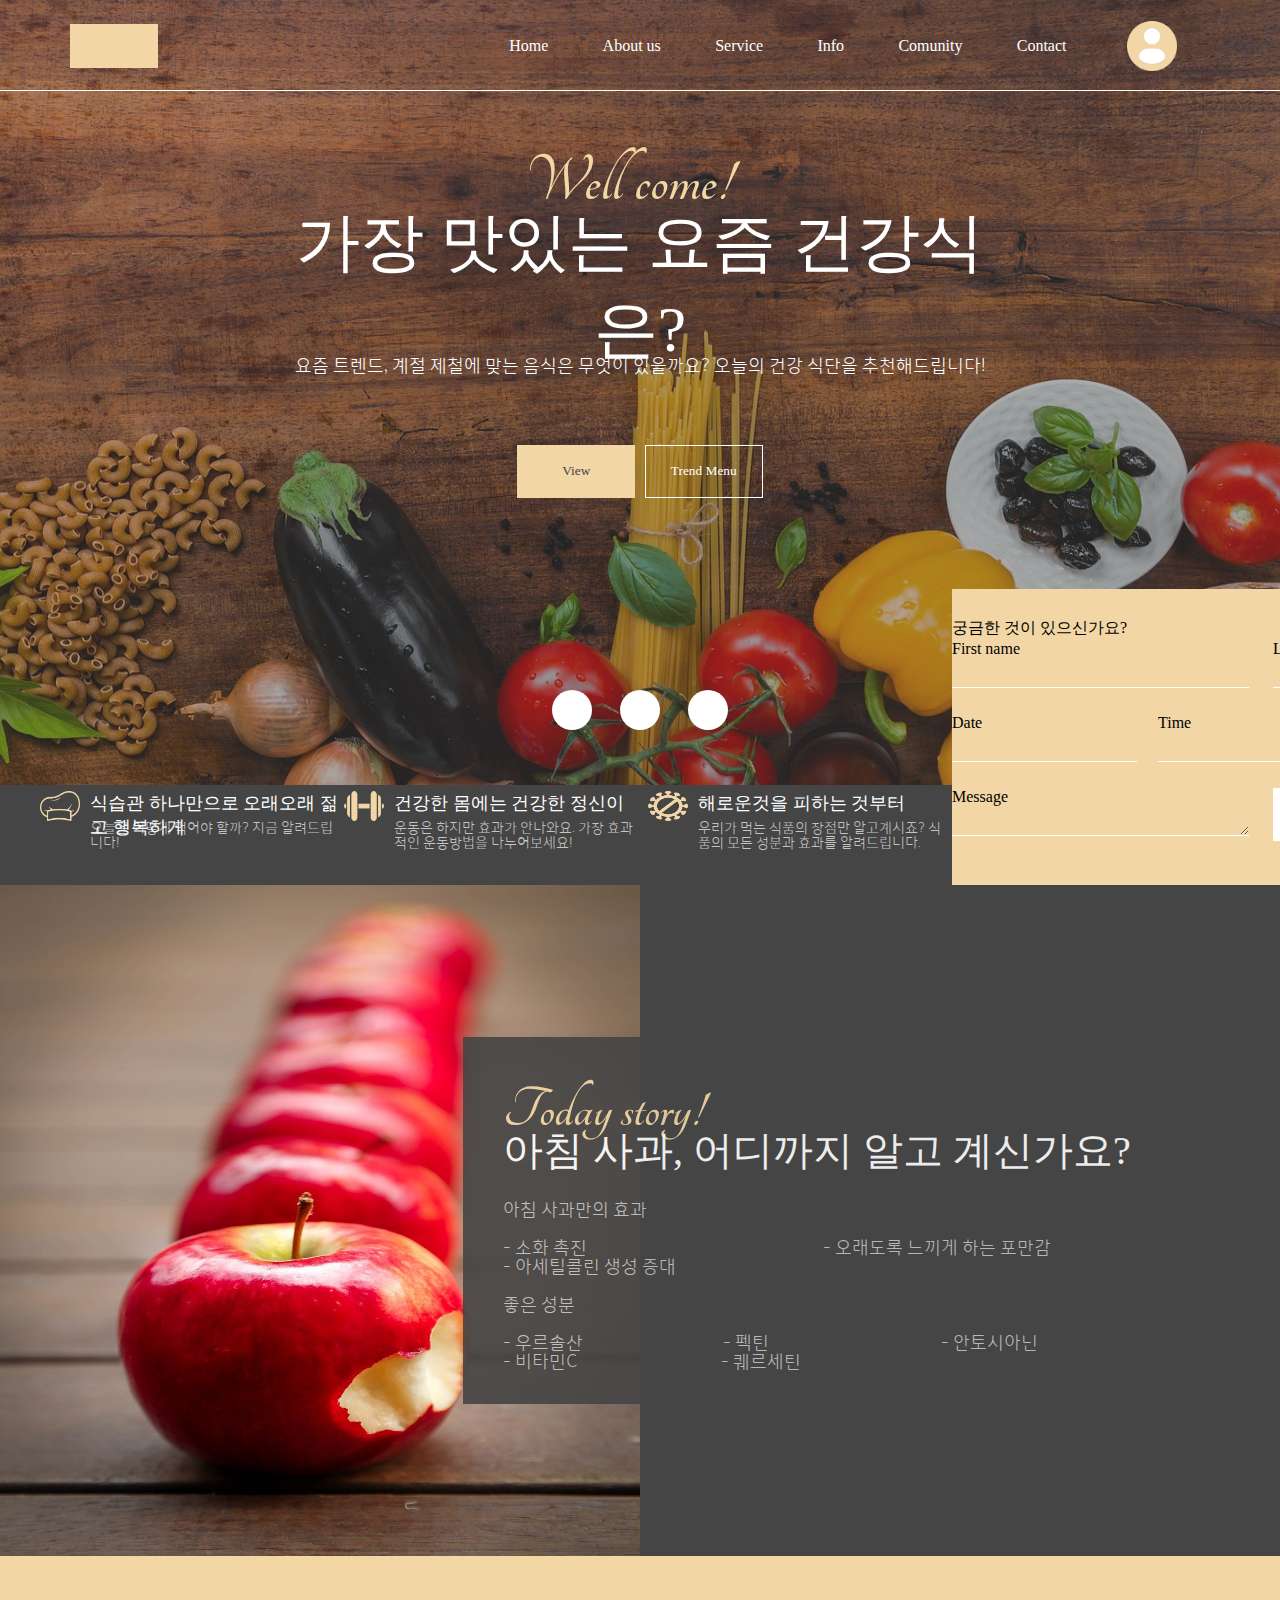
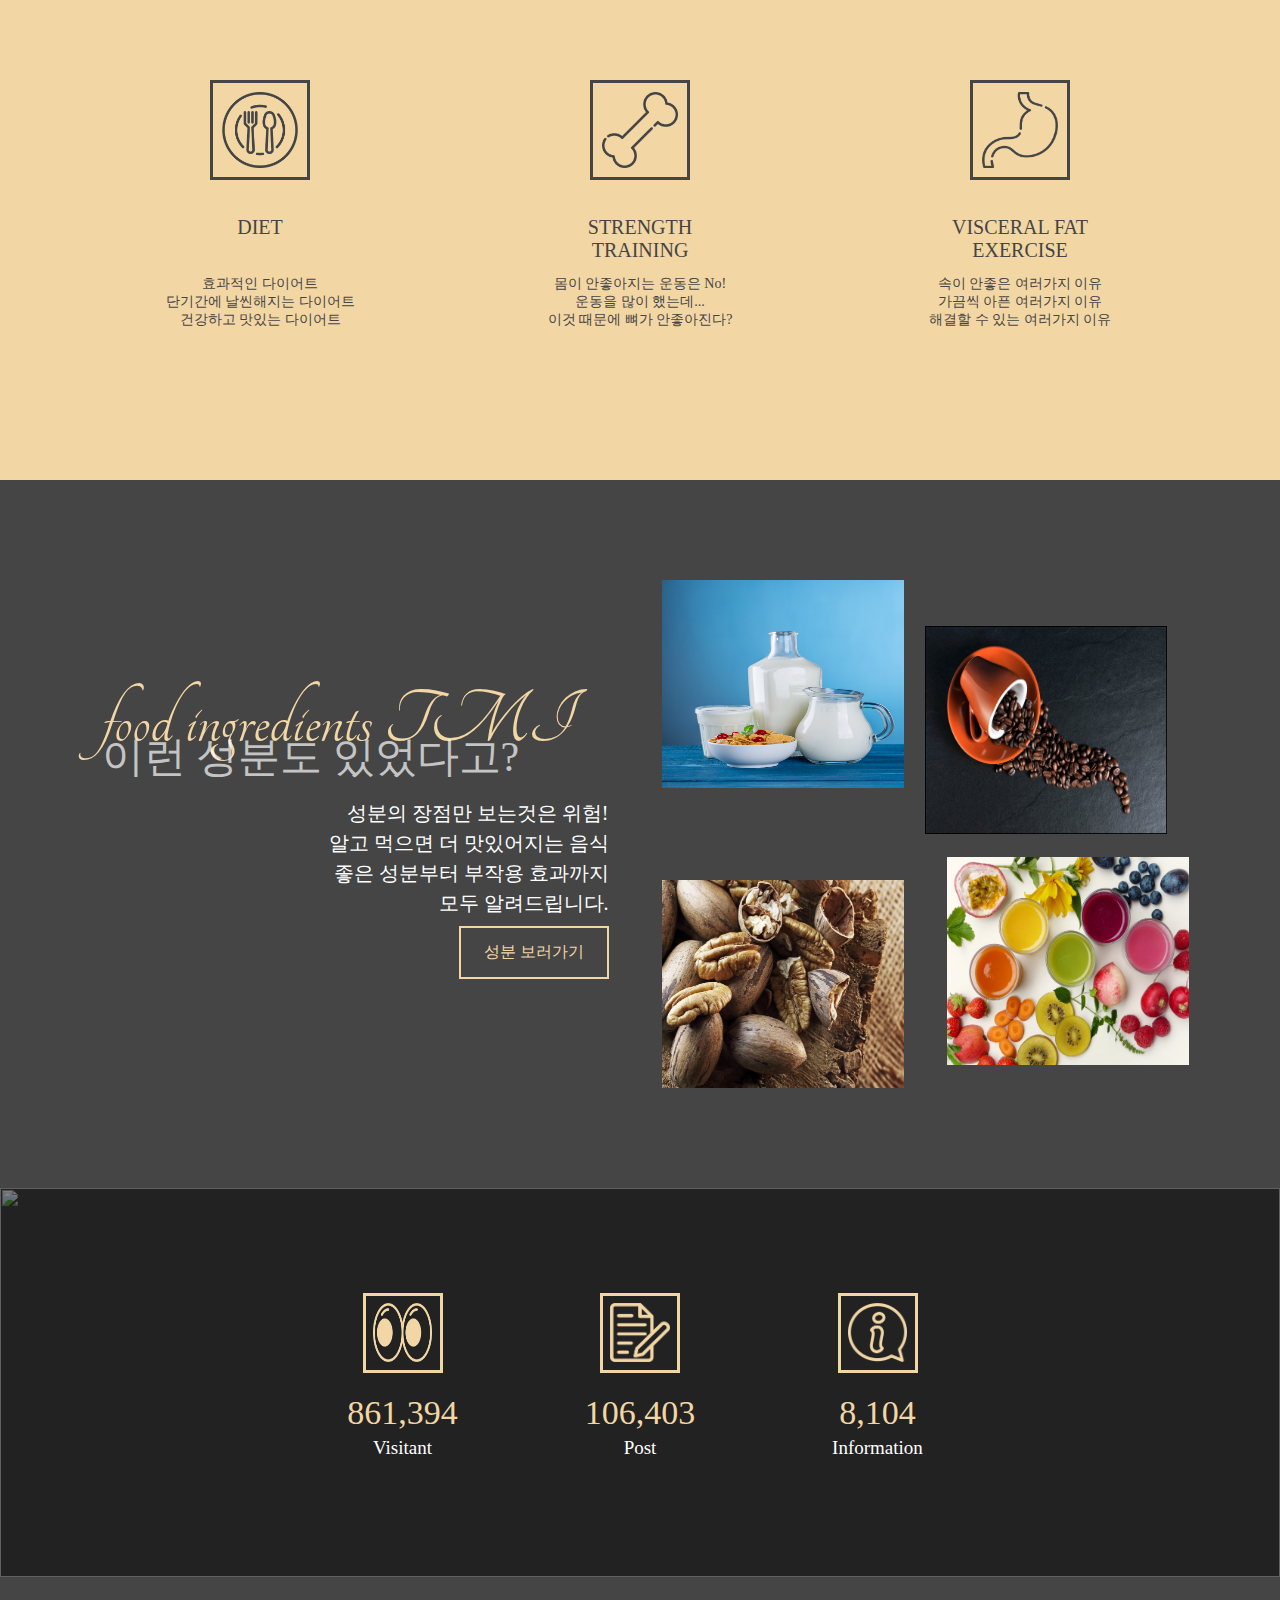
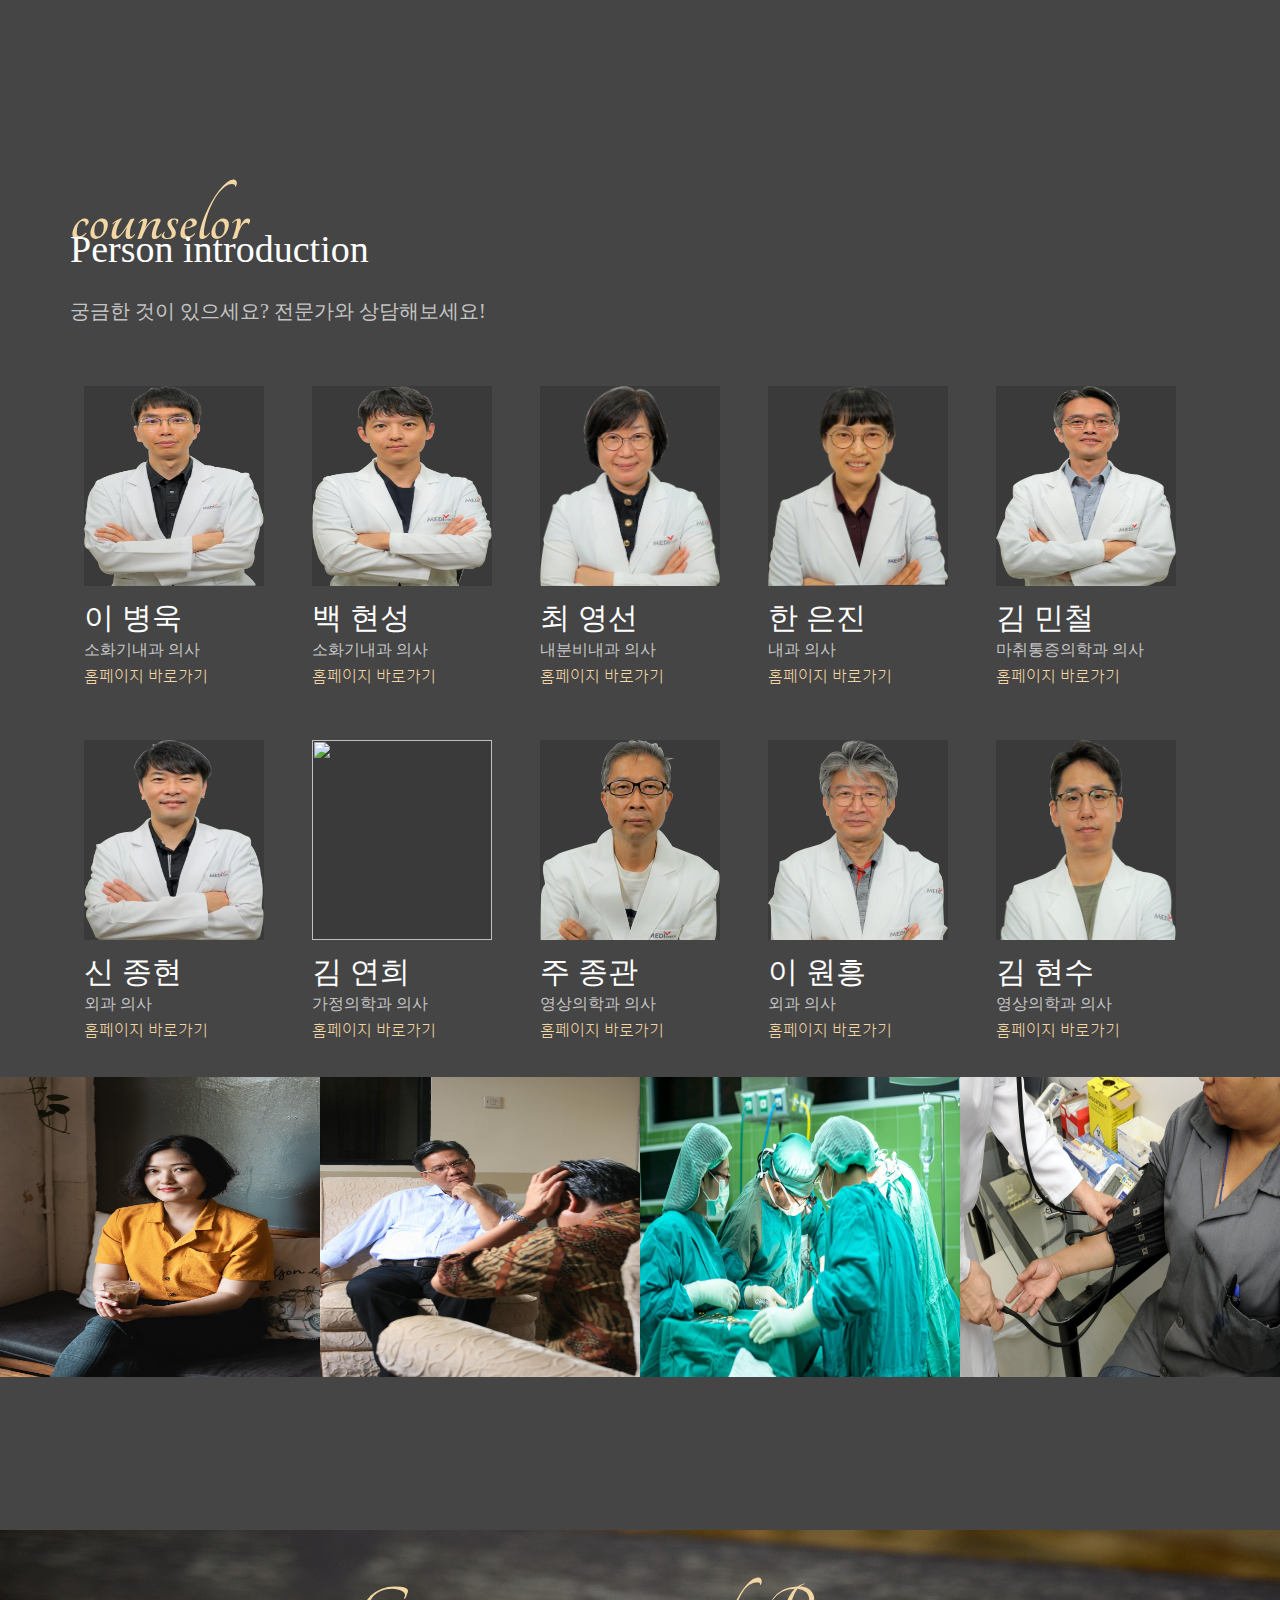
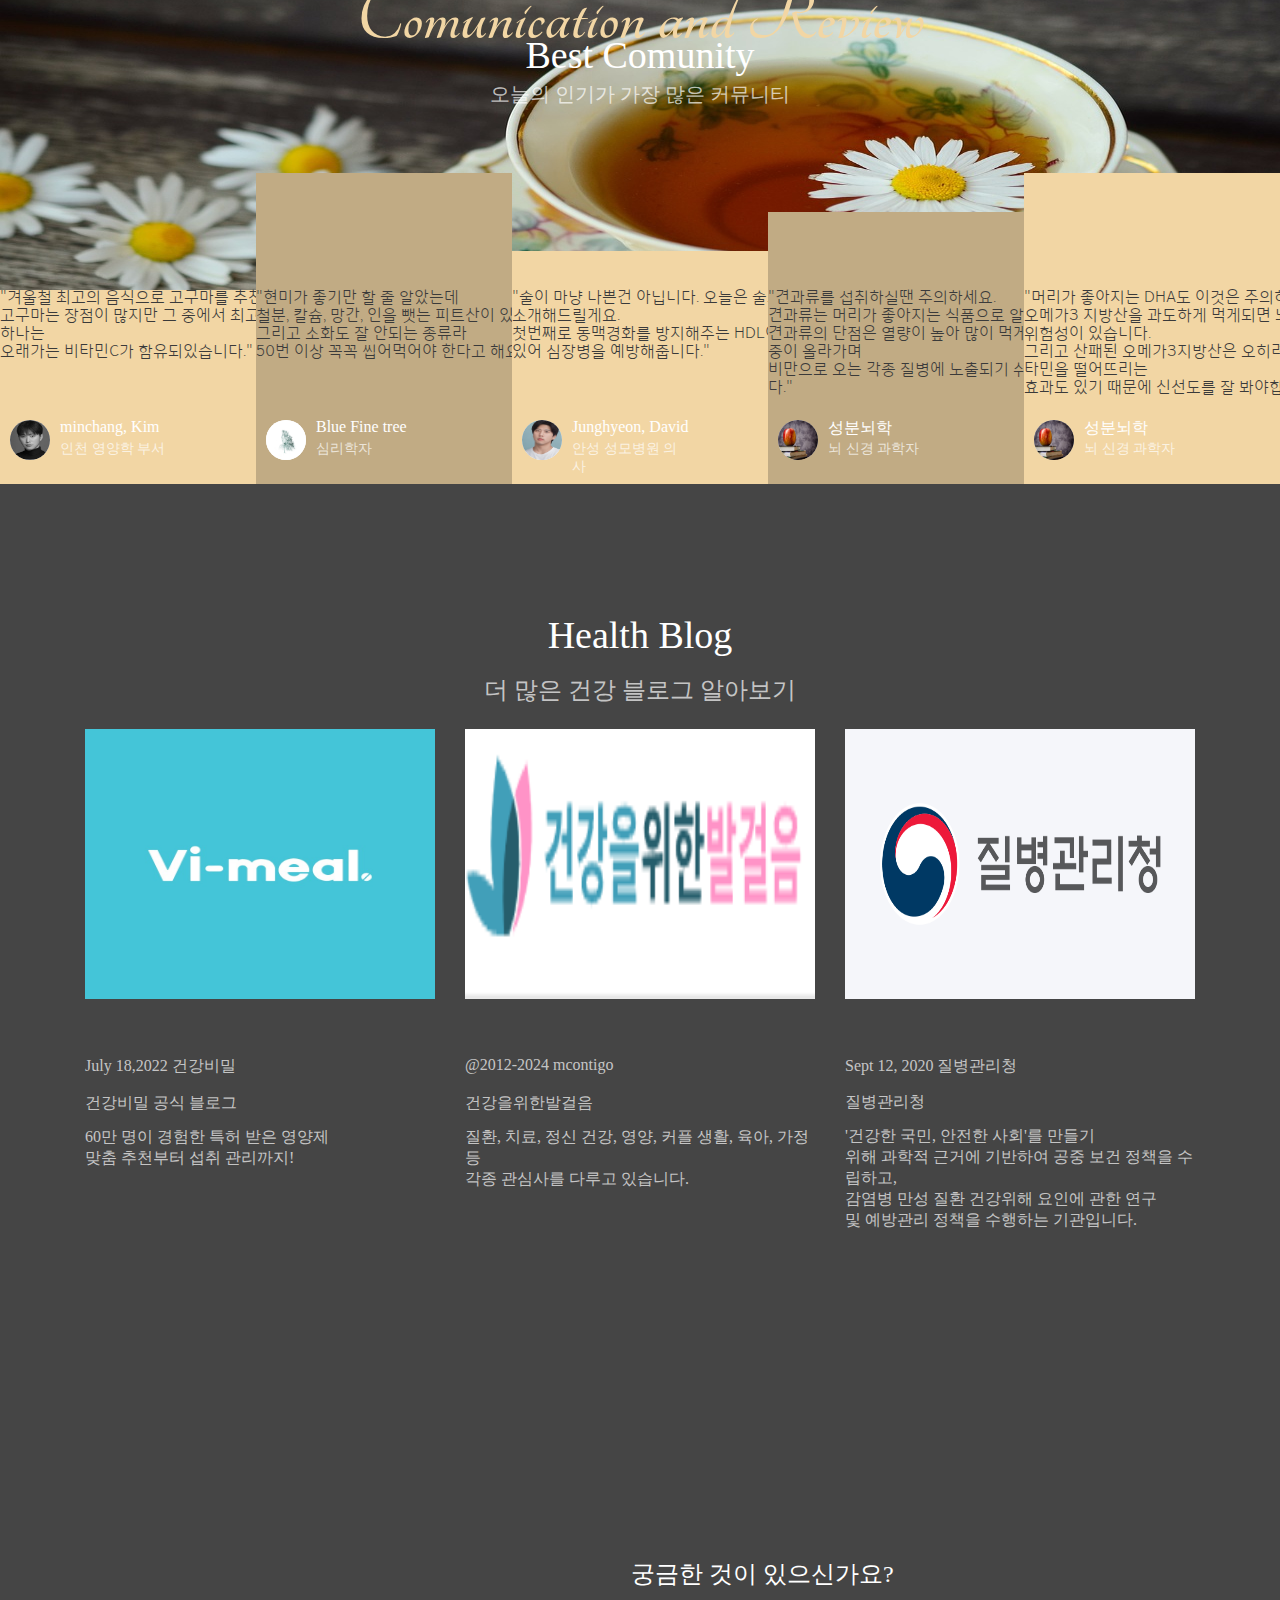
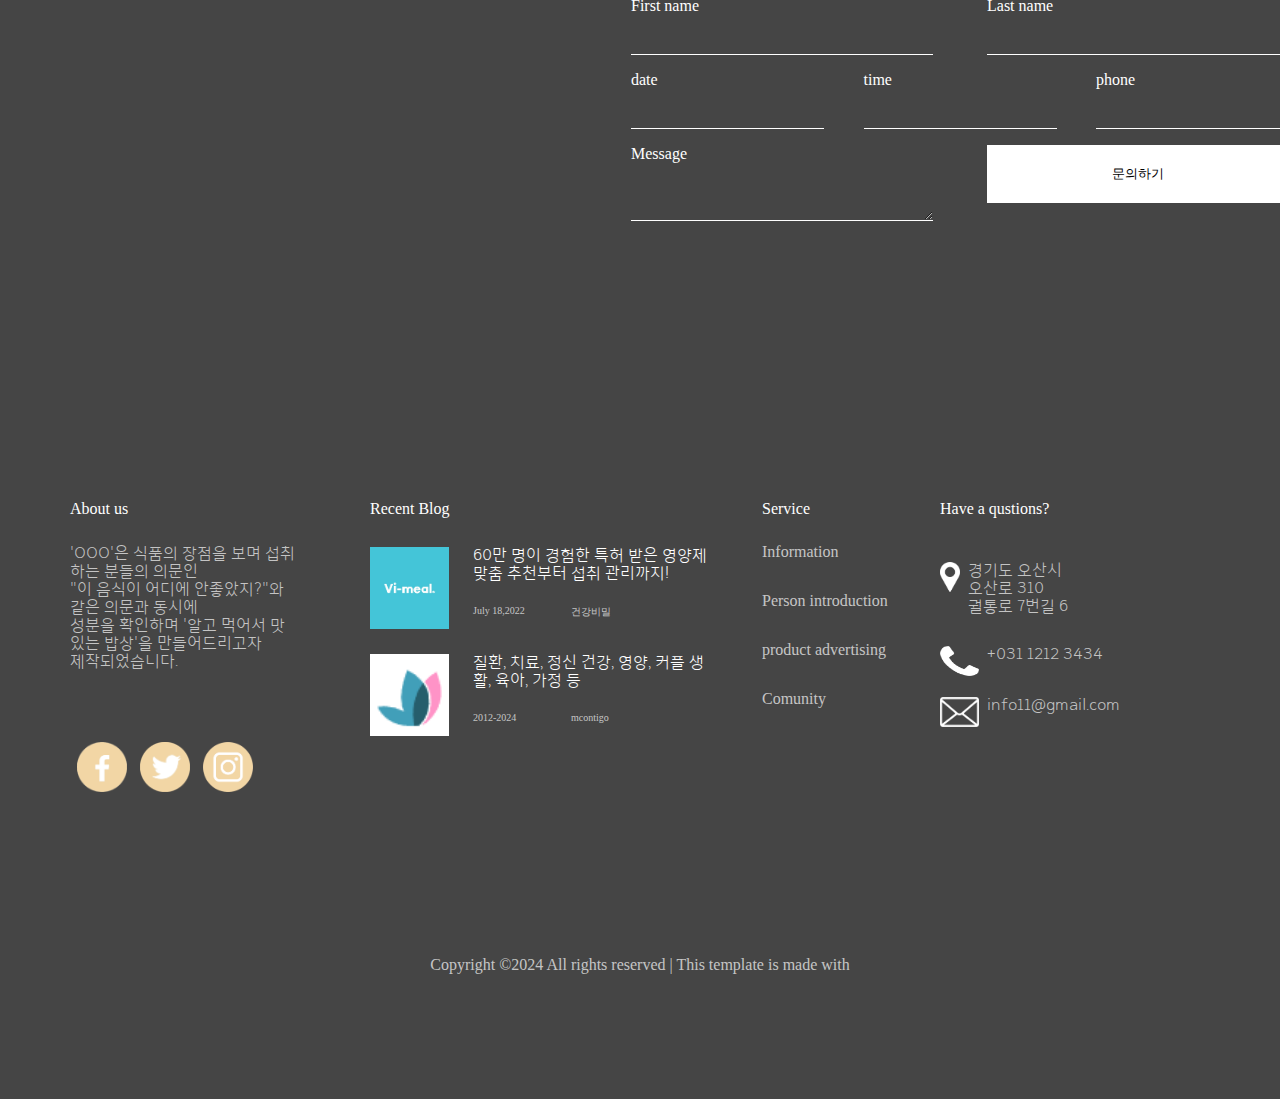
==== index.html @ 74428449 "2024-02-08_01" ====
<!DOCTYPE html>
<html lang="ko">

<head>
    <meta charset="UTF-8">
    <meta name="viewport" content="width=device-width, initial-scale=1.0">
    <title>Document</title>

    <link rel="stylesheet" href="css/reset.css">
    <link rel="stylesheet" href="css/common.css">
    <link rel="stylesheet" href="css/main.css">

</head>

<body>


    <!-- 해더 -->
    <header>

        <div class="container">

            <div class="nav_logo"></div>
            <nav>
                <ul>
                    <li>Home</li>
                    <li>About us</li>
                    <li>Service</li>
                    <li>Info</li>
                    <li>Comunity</li>
                    <li>Contact</li>
                    <li>
                        <div class="nav_icon"><img src="img/Group 1.png" alt=""></div>
                    </li>
                </ul>
            </nav>
        </div>
 
    </header>

    <div id="slider">
        
        <img src="img/cook-2364221_1280.jpg" alt="">
        <div class="slider_title">
            <div class="slider_title_main">
                <div class="slider_title_first">Well come!</div>
                <div class="slider_title_headline">가장 맛있는 요즘 건강식은?</div>
                <div class="slider_title_text">요즘 트렌드, 계절 제철에 맞는 음식은 무엇이 있을까요? 오늘의 건강 식단을 추천해드립니다!</div>
            </div>
            <div class="slider_title_button">
                <button><span>View</span></button>
                <button><span>Trend Menu</span></button>
            </div>

        </div>
        <ul class="slider_pagenation">
            <li class="slider_pagenation_button"></li>
            <li class="slider_pagenation_button"></li>
            <li class="slider_pagenation_button"></li>
            </ul>
    </div>

    <!-- reservation page -->

    <div id="reservation_page">

        <div class="slider_sub">
<div class="slider_sub_layer">
            <div class="slider_sub_icon"><img src="img/reservation_1.png" alt=""></div>
            <div class="slide_sub_location">
                <div class="slide_sub_title">식습관 하나만으로 오래오래 젊고 행복하게 </div>
                <div class="slide_sub_text">오늘은 어떻게 먹어야 할까? 지금 알려드립니다!</div>
            </div>
</div>
<div class="slider_sub_layer">
            <div class="slider_sub_icon"><img src="img/reservation_2.png" alt=""></div>
            <div class="slide_sub_location">
                <div class="slide_sub_title">건강한 몸에는 건강한 정신이</div>
                <div class="slide_sub_text">운동은 하지만 효과가 안나와요. 가장 효과적인 운동방법을 나누어보세요!</div>
            </div>
</div>
<div class="slider_sub_layer">
            <div class="slider_sub_icon"><img src="img/reservation_3.png" alt=""></div>
            <div class="slide_sub_location">
                <div class="slide_sub_title">해로운것을 피하는 것부터</div>
                <div class="slide_sub_text">우리가 먹는 식품의 장점만 알고계시죠? 식품의 모든 성분과 효과를 알려드립니다.</div>
            </div>
</div>
        </div>

        <div class="slider_reservation">

            <div class="slider_reservation_layout">
                <div class="slider_reservation_layout_title">궁금한 것이 있으신가요?</div>
                <div class="slider_reservation_layout_location1">
                    <div class="slider_reservation_layout_location1_item">First name <input type="text"></div>
                    <div class="slider_reservation_layout_location1_item">Last name<input type="text"></div>
                </div>
                <div class="slider_reservation_layout_location2">
                    <div class="slider_reservation_layout_location2_item">Date<input type="text"></div>
                    <div class="slider_reservation_layout_location2_item">Time<input type="text"></div>
                    <div class="slider_reservation_layout_location2_item">Phone<input type="text"></div>
                </div>
                <div class="slider_reservation_layout_location3">
                    <div class="slider_reservation_layout_location3_item">Message <textarea name="" id="" cols="30" rows="10"></textarea></div>
                    <div class="slider_reservation_layout_location3_item"><input type="button" value="문의하기"></div>
                </div>

            </div>

        </div>

    </div>

    <!-- section_1 -->
    <section class="section_1">

        <div class="section1_image_page"><img src="img/apples-634572_1280.jpg" alt=""></div>

        <div class="section1_text_page">

            <div class="section1_text_page_title">
                <div class="section1_text_page_title_title">
                    <div class="section1_text_page_title_title_title">Today story!</div>
                    <div class="section1_text_page_title_title_headline">아침 사과, 어디까지 알고 계신가요?</div>
                </div>
                <div class="section1_text_page_title_text">
 <pre>아침 사과만의 효과

- 소화 촉진                                                           - 오래도록 느끼게 하는 포만감  
- 아세틸콜린 생성 증대
                    <br>좋은 성분
                    <br>- 우르솔산                                   - 펙틴                                           - 안토시아닌 
- 비타민C                                    - 퀘르세틴
                </pre>
                </div>
            </div>

        </div>
    </section>

    <!-- section_2 -->
    <section class="section_2">

        <div class="section2_main_group">
            <div class="section2_main_group_location">
                <div class="section2_main_group_icon"><img src="img/Section_1.png" alt=""></div>
                <div class="section2_main_group_text">
                    <div class="section2_main_group_text_name">DIET</div>
                    <div class="section2_main_group_text_text">
                        <br>효과적인 다이어트<br>단기간에 날씬해지는 다이어트<br>건강하고 맛있는 다이어트
                    </div>
                </div>
            </div>
            <div class="section2_main_group_location">
                <div class="section2_main_group_icon"><img src="img/Section_2.png" alt=""></div>
                <div class="section2_main_group_text">
                    <div class="section2_main_group_text_name">STRENGTH <br>TRAINING</div>
                    <div class="section2_main_group_text_text">
                        <br>몸이 안좋아지는 운동은 No!<br>운동을 많이 했는데...
                        <br>이것 때문에 뼈가 안좋아진다?
                    </div>
                </div>
            </div>
            <div class="section2_main_group_location">
                <div class="section2_main_group_icon"><img src="img/Section_3.png" alt=""></div>
                <div class="section2_main_group_text">
                    <div class="section2_main_group_text_name">VISCERAL FAT <br>EXERCISE</div>
                    <div class="section2_main_group_text_text">
                        <br>속이 안좋은 여러가지 이유 <br>
                        가끔씩 아픈 여러가지 이유 <br>
                        해결할 수 있는 여러가지 이유
                    </div>
                </div>
            </div>
        </div>

    </section>

    <!-- section_3 -->

    <section class="section_3">

        <div class="section3_main_page">

            <div class="section3_text_page">
                <div class="section3_text_page_headline">food ingredients TMI</div>
                <div class="section3_text_page_title">이런 성분도 있었다고?</div>
                <div class="section3_text_page_text">
                    성분의 장점만 보는것은 위험!<br>
                    알고 먹으면 더 맛있어지는 음식 <br>
                    좋은 성분부터 부작용 효과까지<br>
                    모두 알려드립니다.
                </div>
                <div class="section3_text_page_button"> <button>성분 보러가기</button></div>
            </div>

            <div class="section3_capture_page">
                <div class="section3_capture_page_layout1">
                    <div class="section3_capture_page_layout_caption"><img src=
                        "img/cereal-1887237_1280.jpg" alt=""></div>
                </div>
                <div class="section3_capture_page_layout2">
                    <div class="section3_capture_page_layout_caption">
                        <img src="img/coffee-171653_1280.jpg" alt="">
                    </div>
                </div>
                <div class="section3_capture_page_layout3">
                    <div class="section3_capture_page_layout_caption">

                        <img src="img/pecan-nuts-7939326_1280.jpg" alt="">
                    </div>
                </div>
                <div class="section3_capture_page_layout4">
                    <div class="section3_capture_page_layout_caption">
                        <img src="img/smoothies-3809508_1280.jpg" alt="">
                    </div>
                </div>
            </div>
        </div>

    </section>

    <!-- section_4 -->

    <section class="section_4"><img src="img/section_4im.png" alt="">
        <div class="section4_main_layout">
            <div class="section4_main_page">
                <div class="section4_main_page_icon"><img src="img/Section_4_1.png" alt=""></div>
                <div class="section4_main_page_number">861,394</div>
                <div class="section4_main_page_text">Visitant</div>
            </div>
        </div>
        <div class="section4_main_layout">
            <div class="section4_main_page">
                <div class="section4_main_page_icon"><img src="img/Section_4_2.png" alt=""></div>
                <div class="section4_main_page_number">106,403</div>
                <div class="section4_main_page_text">Post</div>
            </div>
        </div>
        <div class="section4_main_layout">
            <div class="section4_main_page">
                <div class="section4_main_page_icon"><img src="img/Section_4_3.png" alt=""></div>
                <div class="section4_main_page_number">8,104</div>
                <div class="section4_main_page_text">Information</div>
            </div>
        </div>
    </section>

    <!-- section_5 -->

    <section class="section_5">

        <div class="section5_title">
            <div class="section5_title_headline">counselor</div>
            <div class="section5_title_title">Person introduction</div>
            <div class="section5_title_text">궁금한 것이 있으세요? 전문가와 상담해보세요!</div>
        </div>

        <div class="person_page">

            <div class="person_list">
                <div class="person_list_image"><img src="img/person_1.png" alt=""></div>
                <div class="person_list_head">이 병욱</div>
                <div class="person_list_job">소화기내과 의사</div>
                <div class="person_list_link"><a href="https://kss.kahp.or.kr/user/bbs/BD_selectBbsList.do?q_bbsCode=1120">홈페이지 바로가기</a></div>
            </div>
            <div class="person_list">
                <div class="person_list_image"><img src="img/person_2.png" alt=""></div>
                <div class="person_list_head">백 현성</div>
                <div class="person_list_job">소화기내과 의사</div>
                <div class="person_list_link"><a href="https://kss.kahp.or.kr/user/bbs/BD_selectBbsList.do?q_bbsCode=1120">홈페이지 바로가기</a></div>
            </div>
            <div class="person_list">
                <div class="person_list_image"><img src="img/person_3.png" alt=""></div>
                <div class="person_list_head">최 영선</div>
                <div class="person_list_job">내분비내과 의사</div>
                <div class="person_list_link"><a href="https://kss.kahp.or.kr/user/bbs/BD_selectBbsList.do?q_bbsCode=1120">홈페이지 바로가기</a></div>
            </div>
            <div class="person_list">
                <div class="person_list_image"><img src="img/person_4.png" alt=""></div>
                <div class="person_list_head">한 은진</div>
                <div class="person_list_job">내과 의사</div>
                <div class="person_list_link"><a href="https://kss.kahp.or.kr/user/bbs/BD_selectBbsList.do?q_bbsCode=1120">홈페이지 바로가기</a></div>
            </div>
            <div class="person_list">
                <div class="person_list_image"><img src="img/person_5.png" alt=""></div>
                <div class="person_list_head">김 민철</div>
                <div class="person_list_job">마취통증의학과 의사</div>
                <div class="person_list_link"><a href="https://kss.kahp.or.kr/user/bbs/BD_selectBbsList.do?q_bbsCode=1120">홈페이지 바로가기</a></div>
            </div>
            <div class="person_list">
                <div class="person_list_image"><img src="img/person_6.png" alt=""></div>
                <div class="person_list_head">신 종현</div>
                <div class="person_list_job">외과 의사</div>
                <div class="person_list_link"><a href="https://kss.kahp.or.kr/user/bbs/BD_selectBbsList.do?q_bbsCode=1120">홈페이지 바로가기</a></div>
            </div>
            <div class="person_list">
                <div class="person_list_image"><img src="img/person_7.png" alt=""></div>
                <div class="person_list_head">김 연희</div>
                <div class="person_list_job">가정의학과 의사</div>
                <div class="person_list_link"><a href="https://kss.kahp.or.kr/user/bbs/BD_selectBbsList.do?q_bbsCode=1120">홈페이지 바로가기</a></div>
            </div>
            <div class="person_list">
                <div class="person_list_image"><img src="img/person_8.png" alt=""></div>
                <div class="person_list_head">주 종관</div>
                <div class="person_list_job">영상의학과 의사</div>
                <div class="person_list_link"><a href="https://kss.kahp.or.kr/user/bbs/BD_selectBbsList.do?q_bbsCode=1120">홈페이지 바로가기</a></div>
            </div>
            <div class="person_list">
                <div class="person_list_image"><img src="img/person_9.png" alt=""></div>
                <div class="person_list_head">이 원흥</div>
                <div class="person_list_job">외과 의사</div>
                <div class="person_list_link"><a href="https://kss.kahp.or.kr/user/bbs/BD_selectBbsList.do?q_bbsCode=1120">홈페이지 바로가기</a></div>
            </div>
            <div class="person_list">
                <div class="person_list_image"><img src="img/person_10.png" alt=""></div>
                <div class="person_list_head">김 현수</div>
                <div class="person_list_job">영상의학과 의사</div>
                <div class="person_list_link"><a href="https://kss.kahp.or.kr/user/bbs/BD_selectBbsList.do?q_bbsCode=1120">홈페이지 바로가기</a></div>
            </div>
        </div>

        <div class="person_slide_page">

            <div class="person_slide_picture"><img src="img/girl-5775940_1280.jpg" alt=""></div>
            <div class="person_slide_picture"><img src="img/counseling-99740_1280.jpg" alt=""></div>
            <div class="person_slide_picture"><img src="img/surgery-1822458_1280.jpg" alt=""></div>
            <div class="person_slide_picture"><img src="img/heart-1698840_1280.jpg" alt=""></div>
        </div>

    </section>
 
    <!-- section_6 -->

    <section class="section_6">
        <img src="img/cup-829527_1280.jpg" alt="">
        <div class="section6_title_page">
            <div class="section6_title_page_headline">Comunication and Review</div>
            <div class="section6_title_page_title">Best Comunity</div>
            <div class="section6_title_page_text">오늘의 인기가 가장 많은 커뮤니티</div>
        </div>
        <div class="section6_community">
            <div class="section6_community_list">
                <div class="section6_community_list_user">
                    <div class="section6_community_list_user_text">
                        "겨울철 최고의 음식으로 고구마를 추천합니다.
                    <br>고구마는 장점이 많지만 그 중에서 최고 장점 중 하나는
                    <br> 오래가는 비타민C가 함유되있습니다."</div>
                    <div class="section6_community_list_user_sub">
                        <div class="section6_community_list_user_sub_cap"><img src="img/Ai_profil_1.png" alt=""></div>
                        <div class="section6_community_list_user_sub_text">
                            <div class="section6_community_list_user_sub_text_name">minchang, Kim</div>
                            <div class="section6_community_list_user_sub_text_name_sub">인천 영양학 부서</div>
                        </div>
                    </div>
                </div>
            </div>
            <div class="section6_community_list">
                <div class="section6_community_list_user">
                    <div class="section6_community_list_user_text">
                        "현미가 좋기만 할 줄 알았는데 
                        <br>철분, 칼슘, 망간, 인을 뺏는 피트산이 있었네요.
                        <br>그리고 소화도 잘 안되는 종류라 
                        <br>50번 이상 꼭꼭 씹어먹어야 한다고 해요."
                    </div>
                    <div class="section6_community_list_user_sub">
                        <div class="section6_community_list_user_sub_cap"><img src="img/Ai_profil_3.jpg" alt=""></div>
                        <div class="section6_community_list_user_sub_text">
                            <div class="section6_community_list_user_sub_text_name">Blue Fine tree</div>
                            <div class="section6_community_list_user_sub_text_name_sub">심리학자</div>
                        </div>
                    </div>
                </div>
            </div>
            <div class="section6_community_list">
                <div class="section6_community_list_user">
                    <div class="section6_community_list_user_text">
                        "술이 마냥 나쁜건 아닙니다. 오늘은 술의 장점만 소개해드릴게요.
                        <br>첫번째로 동맥경화를 방지해주는 HDL이 함유되있어 심장병을 예방해줍니다."
                    </div>
                    <div class="section6_community_list_user_sub">
                        <div class="section6_community_list_user_sub_cap"><img src="img/Ai_profil_2.png" alt=""></div>
                        <div class="section6_community_list_user_sub_text">
                            <div class="section6_community_list_user_sub_text_name">Junghyeon, David</div>
                            <div class="section6_community_list_user_sub_text_name_sub">안성 성모병원 의사</div>
                        </div>
                    </div>
                </div>
            </div> 
            <div class="section6_community_list">
                <div class="section6_community_list_user">
                    <div class="section6_community_list_user_text">
                        "견과류를 섭취하실땐 주의하세요.
                        <br>견과류는 머리가 좋아지는 식품으로 알려졌지만
                        <br>견과류의 단점은 열량이 높아 많이 먹게되면 체중이 올라가며
                        <br>비만으로 오는 각종 질병에 노출되기 쉬워집니다."
                    </div>
                    <div class="section6_community_list_user_sub">
                        <div class="section6_community_list_user_sub_cap"><img src="img/Ai_profil_4.jpg" alt=""></div>
                        <div class="section6_community_list_user_sub_text">
                            <div class="section6_community_list_user_sub_text_name">성분뇌학</div>
                            <div class="section6_community_list_user_sub_text_name_sub">뇌 신경 과학자</div>
                        </div>
                    </div>
                </div>
            </div>
            <div class="section6_community_list">
                <div class="section6_community_list_user">
                    <div class="section6_community_list_user_text">
                        "머리가 좋아지는 DHA도 이것은 주의하세요!
                        <br>오메가3 지방산을 과도하게 먹게되면 뇌졸중의 위험성이 있습니다.
                        <br>그리고 산패된 오메가3지방산은 오히려 체내 비타민을 떨어뜨리는
                        <br>효과도 있기 때문에 신선도를 잘 봐야합니다."
                    </div>
                    <div class="section6_community_list_user_sub">
                        <div class="section6_community_list_user_sub_cap"><img src="img/Ai_profil_4.jpg" alt=""></div>
                        <div class="section6_community_list_user_sub_text">
                            <div class="section6_community_list_user_sub_text_name">성분뇌학</div>
                            <div class="section6_community_list_user_sub_text_name_sub">뇌 신경 과학자</div>
                        </div>
                    </div>
                </div>
            </div>
        </div>
 
    </section>

    <!-- section_7 -->
    <section class="section_7">

        <div class="section7_main_page">
            <div class="section7_title">
                <div class="section7_title_title">Health Blog</div>
                <div class="section7_title_text">더 많은 건강 블로그 알아보기</div>
            </div>
            <div class="section7_page">
                <div class="section7_page_location">
                    <div class="section7_page_location_image"><img src="img/e763f32f6b0346b195be1df612126998.jpg" alt=""></div>
                    <div class="section7_page_location_info">
                        <div class="section7_page_location_info_date">July 18,2022 건강비밀</div>
                        <div class="section7_page_location_info_title">건강비밀 공식 블로그</div>
                        <div class="section7_page_location_info_text">60만 명이 경험한 특허 받은 영양제 <br>맞춤 추천부터 섭취 관리까지!</div>
                    </div>
                </div>
                <div class="section7_page_location">
                    <div class="section7_page_location_image"><img src="img/section_7img.png" alt=""></div>
                    <div class="section7_page_location_info">
                        <div class="section7_page_location_info_date">@2012-2024 mcontigo</div>
                        <div class="section7_page_location_info_title">건강을위한발걸음</div>
                        <div class="section7_page_location_info_text">질환, 치료, 정신 건강, 영양, 커플 생활, 육아, 가정 등 
                            <br>각종 관심사를 다루고 있습니다.</div>
                    </div>
                </div>
                <div class="section7_page_location">
                    <div class="section7_page_location_image"><img src="img/og_logo_n.png" alt=""></div>
                    <div class="section7_page_location_info">
                        <div class="section7_page_location_info_date">Sept 12, 2020 질병관리청</div>
                        <div class="section7_page_location_info_title">질병관리청</div>
                        <div class="section7_page_location_info_text">'건강한 국민, 안전한 사회'를 만들기 
                            <br>위해 과학적 근거에 기반하여 공중 보건 정책을 수립하고, 
                            <br>감염병 만성 질환 건강위해 요인에 관한 연구 
                            <br>및 예방관리
                            정책을 수행하는 기관입니다.</div>
                    </div>
                </div>
            </div>


    </section>
</div>
    <!-- section_8 -->

    <section class="section_8">

        <div class="section8_image_page"><iframe src="https://www.google.com/maps/embed?pb=!1m18!1m12!1m3!1d3179.9198510234314!2d127.06613157641644!3d37.15460524764078!2m3!1f0!2f0!3f0!3m2!1i1024!2i768!4f13.1!3m3!1m2!1s0x357b46e2711057c3%3A0x87d7fe7afe6ef77b!2z6rK96riw64-EIOyYpOyCsOyLnCDsmKTsgrDroZwgMzEw!5e0!3m2!1sko!2skr!4v1707367966206!5m2!1sko!2skr" width="600" height="450" style="border:0;" allowfullscreen="" loading="lazy" referrerpolicy="no-referrer-when-downgrade"></iframe></div>
        <div class="section8_title_page">

            <div class="section8_title_list">
                <div class="section8_title_list_title">궁금한 것이 있으신가요?</div>
                <div class="section8_title_list_first_name">
                    <div class="section8_title_list_first_name_list">First name <input type="text">
                    </div>
                    <div class="section8_title_list_first_name_list">Last name <input type="text"></div>
                </div>
                <div class="section8_title_list_date">
                    <div class="section8_title_list_date_list">date <input type="text"></div>
                    <div class="section8_title_list_date_list">time <input type="text"></div>
                    <div class="section8_title_list_date_list">phone <input type="text"></div>
                </div>
                <div class="section8_title_list_massage">
                    <div class="section8_title_list_massage_list">Message <textarea name="" id="" cols="30" rows="10"></textarea></div>
                    <div class="section8_title_list_massage_button"> <input type="button" value="문의하기"></div>
                </div>
            </div>

        </div>
    </section>

    <!-- footer -->

    <footer>

        <div class="footer_main">
            <div class="footer_page">
                <div class="footer_page_about_us">
                    <div class="footer_page_about_us_title">
                        <div class="footer_page_about_us_title_name">About us</div>
                        <div class="footer_page_about_us_title_text">
                            'OOO'은 식품의 장점을 보며 섭취하는 분들의 의문인
                        <br>"이 음식이 어디에 안좋았지?"와 같은 의문과 동시에
                    <br>성분을 확인하며 '알고 먹어서 맛있는 밥상'을 만들어드리고자
                <br>제작되었습니다.  </div>
                    </div>
                    <div class="footer_page_about_us_sns">
                        <div class="footer_page_about_us_sns_item"><img src="img/sns_1.png" alt=""></div>
                        <div class="footer_page_about_us_sns_item"><img src="img/sns_2.png" alt=""></div>
                        <div class="footer_page_about_us_sns_item"><img src="img/sns_3.png" alt=""></div>
                    </div>
                </div>

                <div class="footer_page_resent_blog">
                    <div class="footer_page_resent_blog_main">
                        <div class="footer_page_resent_blog_main_name">Recent Blog</div>
                        <div class="footer_page_resent_blog_main_location">
                            <div class="footer_page_resent_blog_main_location_image"><img src="img/e763f32f6b0346b195be1df612126998.jpg" alt=""></div>
                            <div class="footer_page_resent_blog_main_location_info">
                                <div class="footer_page_resent_blog_main_location_info_title">60만 명이 경험한 특허 받은 영양제 맞춤 추천부터 섭취 관리까지!</div>
                                <div class="footer_page_resent_blog_main_location_info_cal">
                                    <div class="footer_page_resent_blog_main_location_info_cal_day">July 18,2022</div>
                                    <div class="footer_page_resent_blog_main_location_info_cal_admin">건강비밀</div>
                                </div>
                            </div>
                        </div>
                        <div class="footer_page_resent_blog_main_location">
                            <div class="footer_page_resent_blog_main_location_image"><img src="img/capture.png" alt=""></div>
                            <div class="footer_page_resent_blog_main_location_info">
                                <div class="footer_page_resent_blog_main_location_info_title">질환, 치료, 정신 건강, 영양, 커플 생활, 육아, 가정 등</div>
                                <div class="footer_page_resent_blog_main_location_info_cal">
                                    <div class="footer_page_resent_blog_main_location_info_cal_day">2012-2024</div>
                                    <div class="footer_page_resent_blog_main_location_info_cal_admin">mcontigo</div>
                                </div>
                            </div>
                        </div>
                    </div>
                </div>

                <div class="footer_page_service">
                    <div class="footer_page_service_main">
                        <div class="footer_page_service_main_name">Service</div>
                        <div class="footer_page_service_main_list">Information</div>
                        <div class="footer_page_service_main_list">Person introduction</div>
                        <div class="footer_page_service_main_list">product advertising</div>
                        <div class="footer_page_service_main_list">Comunity</div>
                    </div>
                </div>
                <div class="footer_page_have_a_questions">
                    <div class="footer_page_have_a_questions_main">
                        <div class="footer_page_have_a_questions_sub">
                            <div class="footer_page_have_a_questions_sub_name">Have a qustions?</div>
                            <div class="footer_page_have_a_questions_sub_info">
                                <div class="footer_page_have_a_questions_sub_info_list1">
                                    <div class="footer_page_have_a_questions_sub_info_list1_image"><img src="img/footer_03.png" alt=""></div>
                                    <div class="footer_page_have_a_questions_sub_info_list1_text">
                                        <span>경기도 오산시 
                                            <br>오산로 310
                                            <br>궐통로 7번길 6</span></div>
                                </div>
                                <div class="footer_page_have_a_questions_sub_info_list2">
                                    <div class="footer_page_have_a_questions_sub_info_list2_image"><img src="img/footer_02.png" alt=""></div>
                                    <div class="footer_page_have_a_questions_sub_info_list2_text">+031 1212 3434</div>
                                </div>
                                <div class="footer_page_have_a_questions_sub_info_list2">
                                    <div class="footer_page_have_a_questions_sub_info_list2_image"><img src="img/footer_01.png" alt=""></div>
                                    <div class="footer_page_have_a_questions_sub_info_list2_text">info11@gmail.com</div>
                                </div>
                            </div>
                        </div>
                    </div>

                </div>
            </div>
            <div class="footer_col">Copyright ©2024 All rights reserved | This template is made with</div>
        </div>

    </footer>

    <script src="js/main.js"></script>

</body>

</html>
---- css/common.css ----
@charset "utf-8";


/* 폰트 페이지 */
@import url('https://fonts.googleapis.com/css2?family=Tangerine:wght@400;700&display=swap');


@font-face {
    font-family: 'SejonghospitalBold';
    src: url('https://cdn.jsdelivr.net/gh/projectnoonnu/noonfonts_2312-1@1.1/SejonghospitalBold.woff2') format('woff2');
    font-weight: 700;
    font-style: normal;
}

@font-face {
    font-family: 'Sejong hospital Light';
    src: url('../fonts/Sejong\ hospital\ Light.ttf') format('truetype');
    font-weight: 300;
    font-style: normal;
}



body {
    font-family: 'SejonghospitalBold';
    background-color: #454545;
}


    pre{font-family: 'Sejong hospital Light';
    }
    

@media screen and (max-width:599px){

/* 네비게이션 */

header {
    width: 100%;
    height: 599px;
    border-bottom: 1px solid white;}

.container {
    width: 100%;
    height: auto;
    margin: 0 auto;
    flex-direction:column;
}

.nav_logo {
    width: 100%;
    height: 80px;
    background-color: #F2D6A5;
    margin: 0 auto;
}

nav {
    width: 100%;
    height: auto;
    background-color: antiquewhite;
}


nav ul li {
    color: white;
    background-color: #454545;
    border: 1px solid white;
    height: 80px;
    text-align: center;
    padding: 30px;
}

nav ul li:hover {
    color: #F2D6A5;
    cursor: pointer;
    transition: 0.5s;
}

.nav_icon {
display:none;
}


/* footer */

footer {
    width: 100%;
    height: auto;
    margin-top: 50px;
}

.footer_main {
    width: 100%;;
    height: auto;
    display: flex;
    flex-direction: column;
}

.footer_page {
    width: 100%;
    height: auto;
    display: flex;
    flex-direction:column;
}

.footer_page_about_us {
    width: 100%;
    height: auto;
    display: flex;
    flex-direction:column;
    padding:15px;
}

.footer_page_about_us_title {
    width: 100%;
    height: auto;
}

.footer_page_about_us_title_name {
    width: 100%;
    height: auto;
    color: white;
    font-size:40px;
}

.footer_page_about_us_title_text {
    width: 100%;
    height: auto;
    margin-top: 23px;
    color: #ffffffb3;
    font-family:  'Sejong hospital Light';;
font-size:16px;
margin-top:30px;
}

.footer_page_about_us_sns {
    width: 230px;
    height: 60px;
    margin-top: 40px;
    display: flex;
    justify-content: space-around;
    align-content: center;
    align-items: center;
}

.footer_page_about_us_sns_item {
    width: 60px;
    height: 60px;
    border-radius: 100%;
}

.footer_page_about_us_sns_item img {
    width: 100%;
    height: 100%;
}

.footer_page_resent_blog {
    width: 100%;
    height: auto;
    display: flex;
    margin-top:30px;
    padding:15px;
}

.footer_page_resent_blog_main {
    width: 100%;
    height: auto;
}

.footer_page_resent_blog_main_name {
    width: 100%;
    height: auto;
    color: white;
    font-size:40px;
}

.footer_page_resent_blog_main_location {
    width: 350px;
    height: 82px;
    margin-top: 25px;
    display: flex;
    justify-content: space-between;
}

.footer_page_resent_blog_main_location_image {
    width: 79px;
    height: 82px;
}

.footer_page_resent_blog_main_location_image img {
    width: 100%;
    height: 100%;
}

.footer_page_resent_blog_main_location_info {
    width: 247px;
    height: 82px;
    display: flex;
    justify-content: space-between;
    flex-direction: column;
}

.footer_page_resent_blog_main_location_info_title {
    width: 247px;
    height: 45px;
    color: white;
    font-family:  'Sejong hospital Light';;
}

.footer_page_resent_blog_main_location_info_cal {
    width: 247px;
    height: 27px;
    display: flex;
    flex-direction: row;
    align-content: center;
    align-items: center;
}

.footer_page_resent_blog_main_location_info_cal_day {
    width: 86px;
    height: 22px;
    font-size: 10px;
    color: #ffffffb3;
    margin-right: 12px;
}

.footer_page_resent_blog_main_location_info_cal_admin {
    width: 54px;
    height: 22px;
    font-size: 10px;
    color: #ffffffb3;
    margin-right: 11px;
}

.footer_page_service {
    width: 100%;
    height: auto;
    display: flex;
    padding:15px;
}

.footer_page_service_main {
    width: 100%;
    height: auto;
    color: white;
}

.footer_page_service_main_name {
    width: 136px;
    height: 22px;
    margin-bottom: 60px;
    font-size:40px;
}

.footer_page_service_main_list {
    width: 100%;
    height: 30px;
    color: #ffffffb3;
    font-size:20px;
}

.footer_page_service_main_list:hover{
    color:white;
    cursor:pointer;
    transition:0.5s;
}

.footer_page_have_a_questions {
    width: 100%;
    height: auto;
}

.footer_page_have_a_questions_main {
    width: 100%;
    height: auto;
    display: flex;
padding:15px;
}

.footer_page_have_a_questions_sub {
    width: 100%;
    height: auto;
    display: flex;
    flex-direction: column;
    justify-content: space-between;
}

.footer_page_have_a_questions_sub_name {
    width: 100%;
    height: auto;
    color: white;
    font-size:40px;
}

.footer_page_have_a_questions_sub_info {
    width: 100%;
    height: auto;
    margin-top:30px;
}

.footer_page_have_a_questions_sub_info_list1 {
    width: 255px;
    height: 72px;
    margin-bottom: 12px;
    display: flex;
    font-size: 16px;
}

.footer_page_have_a_questions_sub_info_list1_image {
    width: 20px;
    height: 30px;
}

.footer_page_have_a_questions_sub_info_list1_image img {
    width: 100%;
    height: 100%;
}

.footer_page_have_a_questions_sub_info_list1_text {
    width: 215px;
    height: 72px;
    color: #ffffffb3;
    margin-left: 30px;
    font-family:  'Sejong hospital Light';
}

.footer_page_have_a_questions_sub_info_list2 {
    width: 255px;
    height: 39px;
    ;
    margin-bottom: 12px;
    display: flex;
}

.footer_page_have_a_questions_sub_info_list2_image {
    width: 40px;
    height: 30px;
}

.footer_page_have_a_questions_sub_info_list2_image img {
    width: 80%;
    height: 80%;
}

.footer_page_have_a_questions_sub_info_list2_text {
    width: 215px;
    height: 39px;
    color: white;
    margin-left: 8px;
    font-family:  'Sejong hospital Light';
    color: #ffffffb3;
}

.footer_col {
    width: 80%;
    height: auto;
    display: flex;
    align-items: center;
    justify-content: center;
    color: #ffffffb3;
    text-align:center;
    margin:0 auto;
}
    
}


@media screen and (min-width:600px){

    /* 네비게이션 */
    
    header {
        width: 100%;
        height: 91px;
        border-bottom: 1px solid white;
        position: absolute;
        z-index:10;
    }
    
    .container {
        width: 1140px;
        height: 91px;
        margin: 0 auto;
        display: flex;
        justify-content: space-between;
        align-items: center;
    }
    
    .nav_logo {
        width: 88px;
        height: 44px;
        background-color: #F2D6A5;
    }
    
    nav {
        width: 728px;
        height: 74px;
    }
    
    nav ul {
        display: flex;
        flex-direction: row;
        justify-content: space-around;
    }
    
    nav ul li {
        box-sizing: border-box;
        display: flex;
        align-items: center;
        color: white;
    }
    
    nav ul li:hover {
        color: #F2D6A5;
        cursor: pointer;
        transition: 0.5s;
    }
    
    .nav_icon {
        width: 62px;
        height: 75px;
        display: flex;
        justify-content: center;
        align-content: center;
        align-items: center;
    }
    
    .nav_icon img {
        width: 50px;
        height: 50px;
    }
    
    
    /* footer */
    
    footer {
        width: 100%;
        height: 711px;
        display: flex;
        justify-content: center;
        align-content: center;
        align-items: center;
    }
    
    .footer_main {
        width: 1140px;
        height: 487px;
        display: flex;
        flex-direction: column;
        justify-content: space-between;
    }
    
    .footer_page {
        width: 1140px;
        height: 394px;
        display: flex;
    }
    
    .footer_page_about_us {
        width: 285px;
        height: 394px;
        display: flex;
        flex-direction: column;
        justify-content: flex-start;
        flex-wrap: wrap;
    }
    
    .footer_page_about_us_title {
        width: 225px;
        height: 206px;
    }
    
    .footer_page_about_us_title_name {
        width: 225px;
        height: 22px;
        color: white;
    }
    
    .footer_page_about_us_title_text {
        width: 225px;
        height: 143px;
        margin-top: 23px;
        color: #ffffffb3;
        font-family:  'Sejong hospital Light';;
    }
    
    .footer_page_about_us_sns {
        width: 189px;
        height: 60px;
        margin-top: 31px;
        display: flex;
        justify-content: space-around;
        align-content: center;
        align-items: center;
    }
    
    .footer_page_about_us_sns_item {
        width: 50px;
        height: 50px;
        border-radius: 100%;
    }
    
    .footer_page_about_us_sns_item img {
        width: 100%;
        height: 100%;
    }
    
    .footer_page_resent_blog {
        width: 380px;
        height: 394px;
        display: flex;
        justify-content: center;
    }
    
    .footer_page_resent_blog_main {
        width: 350px;
        height: 250px;
    }
    
    .footer_page_resent_blog_main_name {
        width: 350px;
        height: 22px;
        color: white;
    }
    
    .footer_page_resent_blog_main_location {
        width: 350px;
        height: 82px;
        margin-top: 25px;
        display: flex;
        justify-content: space-between;
    }
    
    .footer_page_resent_blog_main_location_image {
        width: 79px;
        height: 82px;
    }
    
    .footer_page_resent_blog_main_location_image img {
        width: 100%;
        height: 100%;
    }
    
    .footer_page_resent_blog_main_location_info {
        width: 247px;
        height: 82px;
        display: flex;
        justify-content: space-between;
        flex-direction: column;
    }
    
    .footer_page_resent_blog_main_location_info_title {
        width: 247px;
        height: 45px;
        color: white;
        font-family:  'Sejong hospital Light';;
    }
    
    .footer_page_resent_blog_main_location_info_cal {
        width: 247px;
        height: 27px;
        display: flex;
        flex-direction: row;
        align-content: center;
        align-items: center;
    }
    
    .footer_page_resent_blog_main_location_info_cal_day {
        width: 86px;
        height: 22px;
        font-size: 10px;
        color: #ffffffb3;
        margin-right: 12px;
    }
    
    .footer_page_resent_blog_main_location_info_cal_admin {
        width: 54px;
        height: 22px;
        font-size: 10px;
        color: #ffffffb3;
        margin-right: 11px;
    }
    
    .footer_page_service {
        width: 190px;
        height: 394px;
        display: flex;
        justify-content: center;
    }
    
    .footer_page_service_main {
        width: 136px;
        height: 242px;
        color: white;
    }
    
    .footer_page_service_main_name {
        width: 136px;
        height: 22px;
        margin-bottom: 21px;
    }
    
    .footer_page_service_main_list {
        width: 136px;
        height: 45px;
        color: #ffffffb3;
        margin-bottom: 4px;
    }
    
    .footer_page_have_a_questions {
        width: 285px;
        height: 394px;
    }
    
    .footer_page_have_a_questions_main {
        width: 285px;
        height: 346px;
        display: flex;
        justify-content: center;
    }
    
    .footer_page_have_a_questions_sub {
        width: 255px;
        height: 242px;
        display: flex;
        flex-direction: column;
        justify-content: space-between;
    }
    
    .footer_page_have_a_questions_sub_name {
        width: 255px;
        height: 22px;
        color: white;
    }
    
    .footer_page_have_a_questions_sub_info {
        width: 255px;
        height: 180px;
    }
    
    .footer_page_have_a_questions_sub_info_list1 {
        width: 255px;
        height: 72px;
        ;
        margin-bottom: 12px;
        display: flex;
    }
    
    .footer_page_have_a_questions_sub_info_list1_image {
        width: 20px;
        height: 30px;
    }
    
    .footer_page_have_a_questions_sub_info_list1_image img {
        width: 100%;
        height: 100%;
    }
    
    .footer_page_have_a_questions_sub_info_list1_text {
        width: 215px;
        height: 72px;
        color: #ffffffb3;
        margin-left: 8px;
        font-family:  'Sejong hospital Light';
    }
    
    .footer_page_have_a_questions_sub_info_list2 {
        width: 255px;
        height: 39px;
        ;
        margin-bottom: 12px;
        display: flex;
    }
    
    .footer_page_have_a_questions_sub_info_list2_image {
        width: 40px;
        height: 30px;
    }
    
    .footer_page_have_a_questions_sub_info_list2_image img {
        width: 100%;
        height: 100%;
    }
    
    .footer_page_have_a_questions_sub_info_list2_text {
        width: 215px;
        height: 39px;
        color: white;
        margin-left: 8px;
        font-family:  'Sejong hospital Light';
        color: #ffffffb3;
    }
    
    .footer_col {
        width: 1140px;
        height: 45px;
        display: flex;
        align-items: center;
        justify-content: center;
        color: #ffffffb3;
    }
        
    }
---- css/main.css ----
@charset "utf-8";

/* 슬라이더 */

@media screen and (max-width:599px) {

    #slider {
        width: 100%;
        height: auto;
        display: flex;
        justify-content: center;
        position: relative;
    }

    #slider img {
        width: 100%;
        height: auto;
        opacity: 60%;
    }

    .slider_title {
        width: 100%;
        height: auto;
        display: flex;
        flex-direction: column;
        align-items: center;
        position: absolute;
    }

    .slider_pagenation {
        width: 140px;
        height: 30px;
        position: absolute;
        bottom: 10px;
        display: flex;
        flex-direction: row;
        justify-content: space-between;
    }

    .slider_pagenation_button {
        display: none;
    }

    .slider_title_main {
        width: 80%;
        height: auto;
        display: flex;
        flex-direction: column;
        align-items: center;
    }

    .slider_title_first {
        width: 230px;
        height: 38px;
        font-family: 'Tangerine';
        font-size: 70px;
        color: #f2D6A4;
        font-weight: bold;
    }

    .slider_title_headline {
        width: 80%;
        height: auto;
        margin-top: 16px;
        font-size: 32px;
        text-align: center;
        color: white;


    }

    .slider_title_text {
        width: 80%;
        height: auto;
        font-size: 16px;
        text-align: center;
        color: white;
        font-family: 'Sejong hospital Light';
        margin-top: 3%;
    }

    .slider_title_button {
        width: 255px;
        height: 54px;
        display: flex;
        justify-content: space-around;
        margin-top: 5%;
    }

    .slider_title_button button {
        width: 45%;
        height: auto;
        background-color: #F2D6A5;
        color: #454545;
        border: none;
    }

    .slider_title_button button:hover {
        background-color: transparent;
        color: #F2D6A5;
        border: none;
        cursor: pointer;
        transition: 0.5s;
        border: 1px solid #F2D6A5;
    }

    .slider_title_button button:nth-last-child(1) {
        background-color: transparent;
        color: white;
        border: 1px solid white;
    }

    .slider_title_button button:nth-last-child(1):hover {
        background-color: #F2D6A5;
        color: #454545;
        border: none;
        cursor: pointer;
        transition: 0.5s;

    }

    /* reservation page */

    #reservation_page {
        width: 100%;
        height: auto;
    }

    .slider_sub {
        width: 100%;
        height: auto;
        display: flex;
        flex-direction: column;
        margin-top: 15px;
    }


    .slider_sub_layer{
width:100%;
height:auto;
display:flex;
flex-direction:row;
padding:20px;
    }

    .slide_sub_location {
        width: 70%;
        height: auto;
        display: flex;
        flex-direction: column;
        margin-left: 20px;
    }

    .slider_sub_icon {
width:50px;
height:50px;

    }

    .slider_sub_icon img {
        width: 40px;
        height: 30px;

    }


    .slide_sub_title {
        width: 90%;
        height: auto;
        color: white;
        font-size: 20px;
        margin-bottom:10px;
    }

    .slide_sub_text {
        width: 90%;
        height: 54px;
        color: #ffffffb3;
        font-size: 16px;
        font-family: 'Sejong hospital Light';
    }

    .slider_reservation {
        width: 100%;
        height: auto;
        background-color: #F2D6A5;
    }

    .slider_reservation_layout {
        width: 100%;
        height: auto;
        display:flex;
        flex-direction:column;
    }

    .slider_reservation_layout_title {
        width: 100%;
        height: auto;
        display:flex;
        flex-direction:column;
        padding:20px;
    }

    .slider_reservation_layout_location1 {
        width: 100%;
        height: auto;
        display: flex;
        flex-direction: column;
    }

    .slider_reservation_layout_location1_item {
        width: 100%;
        height: auto;
        display: flex;
        flex-direction: column;
        padding: 20px;
    }

    .slider_reservation_layout_location1_item input {
        width: 100%;
        height: 40px;
        background-color: transparent;
        border: none;
        border-bottom: 1px solid white;
    }

    .slider_reservation_layout_location2 {
        width:100%;
        height: auto;
        display: flex;
        flex-direction: column;

    }

    .slider_reservation_layout_location2_item {
        width: 100%;
        height: auto;
        display:flex;
        flex-direction:column;
        padding:20px;
    }

    .slider_reservation_layout_location2_item input {
        width:100%;
        height:40px;
        background-color: transparent;
        border: none;
        border-bottom: 1px solid white;
    }

    .slider_reservation_layout_location3 {
        width: 100%;
        height: auto;
        background-color: #F2D6A5;
        display: flex;
        flex-direction: column;
    }

    .slider_reservation_layout_location3_item {
        width: 100%;
        height: auto;
        display:flex;
        flex-direction:column;
        padding:20px;
    }

    .slider_reservation_layout_location3_item textarea{
        width:100%;
        height:40px;
        border: none;
        border-bottom:1px solid white;
        background-color: transparent;
    }

    .slider_reservation_layout_location3_item input {
        width: 100%;
        height: 53px;
        background-color: white;
        border: none;
        font-family: 'SejonghospitalBold';
        margin-top: 30px;
        color:black;
    }

    .slider_reservation_layout_location3_item input:hover {
        transition: 0.5s;
        background-color: black;
        color: white;
        cursor: pointer;
    }

    /* section_1 */

    .section_1 {
        width: 100%;
        height: auto;
        display: flex;
        flex-direction: column;
    }

    .section1_image_page {
        width: 100%;
        height: auto;
    }

    .section1_image_page img {
        width: 100%;
        height: 100%;

    }

    .section1_text_page {
        width: 100%;
        height: auto;
        display: flex;
        align-content: center;
        align-items: center;
        padding: 20px;
    }

    .section1_text_page_title {
        width: 100%;
        height: auto;
        background-color: #454545;
        display: flex;
        align-content: center;
        justify-content: center;
        flex-direction: column;
        opacity: 90%;
    }

    .section1_text_page_title_title {
        width: 90%;
        height: auto;
        font-size: 28px;
        color: white;
    }

    .section1_text_page_title_title_title {
        width: 100%;
        height: auto;
        font-family: 'Tangerine';
        font-size: 50px;
        color: #f2D6A4;
        font-weight: bold;
    }

    .section1_text_page_title_title_headline {
        width: 100%;
        height: auto;
        margin-top: -6px;
    }

    .section1_text_page_title_text {
        width: 100%;
        height: auto;
        margin-top: 37px;
        color: #ffffffb3;
        font-size: 12px;
    }

    /* section_2 */

    .section_2 {
        width: 100%;
        height: auto;
        background-color: #f2D6A4;
        display: flex;
        justify-content: center;
        align-content: center;
        align-items: center;
    }

    .section2_main_group {
        width: 100%;
        height: auto;
        display: flex;
        flex-direction: column;
        margin-top: 50px;
    }

    .section2_main_group_location {
        width: 100%;
        height: auto;
        display: flex;
        justify-content: center;
        align-content: center;
        align-items: center;
        flex-direction: column;
        margin-bottom: 30px;
    }

    .section2_main_group_icon {
        width: 100px;
        height: 100px;
        border: 3px solid #454545;
        display: flex;
        justify-content: center;
        align-content: center;
        align-items: center;
        margin: 0 auto;
    }

    .section2_main_group_icon img {
        width: 80%;
        height: 80%;
    }

    .section2_main_group_text {
        width: 100%;
        height: auto;
        display: flex;
        flex-direction: column;
        justify-content: center;
        align-items: center;
        color: #454545;
        margin-top: 20px;
    }

    .section2_main_group_text_name {
        width: 100%;
        height: auto;
        text-align: center;
        font-size: 20px;
    }

    .section2_main_group_text_text {
        width: 100%;
        height: auto;
        text-align: center;
        font-size: 14px;
    }


    /* section_3 */

    .section_3 {
        width: 100%;
        height: auto;
        display: flex;
        flex-direction: column;
    }

    .section3_main_page {
        width: 100%;
        height: auto;
        display: flex;
        flex-direction: column;
    }

    .section3_text_page {
        width: 100%;
        height: auto;
        display: flex;
        flex-direction: column;
        padding: 20px;
        align-items: center;
    }

    .section3_text_page_headline {
        width: 100%;
        height: auto;
        font-size: 60px;
        color: #f2D6A4;
        font-family: 'Tangerine';
        text-align: center;
    }

    .section3_text_page_title {
        width: 100%;
        height: auto;
        font-size: 28px;
        color: #ffffffb3;
        margin-top: -10px;
        text-align: center;
    }

    .section3_text_page_text {
        width: 100%;
        height: auto;
        margin-top: 20px;
        font-size: 16px;
        color: white;
        line-height: 20px;
        justify-content: center;
        text-align: center;
    }

    .section3_text_page_button {
        width: 100%;
        height: 53px;
        margin-top: 15px;
        display: flex;
        justify-content: center;
    }

    .section3_text_page_button button {
        width: 150px;
        border: 2px solid #F2D6A5;
        font-size: 16px;
        color: #F2D6A5;
        background-color: transparent;
    }

    .section3_text_page_button button:hover {
        background-color: #F2D6A5;
        color: #454545;
        transition: 0.5s;
        cursor: pointer;
    }

    .section3_capture_page {
        width: 100%;
        height: auto;
        display: flex;
        flex-wrap: wrap;
    }

    .section3_capture_page_layout1 {
        width: 50%;
        height: auto;
        display: flex;
    }

    .section3_capture_page_layout2 {
        width: 50%;
        height: auto;
        display: flex;

    }

    .section3_capture_page_layout3 {
        width: 50%;
        height: auto;
        display: flex;
    }

    .section3_capture_page_layout4 {
        width: 50%;
        height: auto;
        display: flex;
    }

    .section3_capture_page_layout_caption {
        width: 242px;
        height: 208px;
        background-color: white;
    }

    .section3_capture_page_layout_caption img {
        width: 100%;
        height: 100%;
    }

    /* section_4 */

    .section_4 {
        width: 100%;
        height: 300px;
        margin-top: 100px;
        position: relative;
        display: flex;
        justify-content: center;
        align-items: center;
        align-content: center;
    }

    .section_4::after {
        content: '';
        position: absolute;
        top: 0;
        left: 0;
        width: 100%;
        height: 100%;
        background-color: black;
        opacity: 0.5;
        z-index: -1;
    }

    .section_4>img {
        width: 100%;
        height: 300px;
        position: absolute;
        top: 0;
        left: 0;
        z-index: -2;
    }

    .section4_main_layout {
        width: 33.3%;
        height: auto;
    }

    .section4_main_page_icon {
        width: 80px;
        height: 80px;
        border: 3px solid #f2D6A4;
        display: flex;
        align-content: center;
        justify-content: center;
        align-items: center;
        margin: 0 auto;
    }

    .section4_main_page_icon img {
        width: 80%;
        height: 80%;
    }

    .section4_main_page_number {
        width: 100%;
        height: 43px;
        margin-top: 21px;
        text-align: center;
        font-size: 34px;
        color: #f2D6A4
    }

    .section4_main_page_text {
        width: 100%;
        height: 25px;
        text-align: center;
        font-size: 19px;
        color: white;
    }

    /* section_5 */

    .section_5 {
        width: 100%;
        height: auto;
        display: flex;
        flex-direction: column;
        align-items: center;
        margin-top: 50px;
    }

    .section5_title {
        width: 100%;
        height: auto;
    }

    .section5_title_headline {
        width: 100%;
        height: auto;
        font-family: 'Tangerine';
        font-size: 80px;
        color: #f2D6A4;
        font-weight: bold;
        text-align: center;
    }

    .section5_title_title {
        width: 100%;
        height: auto;
        font-size: 32px;
        color: white;
        text-align: center;
        margin-top: -30px;
    }

    .section5_title_text {
        width: 100%;
        height: auto;
        font-size: 16px;
        color: #ffffffb3;
        text-align: center;
        margin-top: 15px;
    }

    .person_page {
        width: 100%;
        height: auto;
        display: flex;
        flex-wrap: wrap;
        justify-content: center;
        margin-top: 80px;
    }



    .person_list {
        width: 45%;
        height: auto;
        display: flex;
        flex-direction: column;
        justify-content: center;
        align-items: center;
        text-align: center;
        margin-bottom: 50px;
    }



    .person_list_image {
        width: 180px;
        height: 200px;
        background-color: #3a3a3a;
    }

    .person_list_image:hover {
        background-color: #f2D6A4;
        transition: 0.5s;

    }

    .person_list_image img {
        width: 100%;
        height: 100%;


    }

    .person_list_head {
        width: 200px;
        height: 42.35px;
        margin-top: 12px;
        font-size: 30px;
        color: white;

    }

    .person_list_job {
        width: 200px;
        height: 16.61px;
        color: #ffffffb3;
    }

    .person_list_link {
        width: 200px;
        height: 25.1px;
        margin-top: 11px;
        font-family: 'Sejong hospital Light';
    }

    .person_list_link a {
        color: #f2D6A4;
        text-decoration: none;
    }

    .person_list_link a:hover {
        color: #c1ab84;
        cursor: pointer;
    }

    .person_list_link a:active {
        color: #c1ab84;
    }


    .person_slide_page {
        width: 100%;
        height: auto;
        display: flex;
        flex-direction: column;
    }

    .person_slide_picture {
        width: 100%;
        height: auto;
    }

    .person_slide_picture img {
        width: 100%;
        height: auto;
        position: relative;
    }

    /* section_6 */

    .section_6 {
        width: 100%;
        height: auto;
        display: flex;
        flex-direction: column;
        justify-content: center;
        margin-top: 110px;
    }

    .section_6 img {
        width: 100%;
        height: auto;
        position: absolute;
    }

    .section6_title_page {
        width: 100%;
        height: auto;
        display: flex;
        flex-direction: column;
        align-items: center;

    }

    .section6_title_page_headline {
        width: 100%;
        height: auto;
        font-family: 'Tangerine';
        font-size: 60px;
        color: #f2D6A4;
        font-weight: bold;
    }


    .section6_title_page_title {
        width: 100%;
        height: auto;
        font-size: 30px;
        text-align: center;
        color: white;
    }

    .section6_title_page_text {
        width: 100%;
        height: auto;
        margin-top: 10px;
        font-size: 16px;
        text-align: center;
        color: #ffffffb3;
    }

    .section6_community {
        width: 100%;
        height: auto;
        display: flex;
        flex-direction: column;
    }

    .section6_community_list {
        width: 100%;
        height: auto;
        background-color: #f2D6A4;
        display: flex;
        align-items: flex-end;
    }

    .section6_community_list:nth-child(even) {
        background-color: #c1ab84
    }

    .section6_community_list_user {
        width: 100%;
        height: auto;
        display: flex;
        justify-content: center;
        align-content: center;
        align-items: center;
        flex-direction: column;
    }

    .section6_community_list_user_text {
        width: 100%;
        height: 100px;
        color: #3a3a3a;
        font-family: 'Sejong hospital Light';
        font-size: 15px;
    }

    .section6_community_list_user_sub {
        width: 100%;
        height: auto;
        margin-top: 22px;
        display: flex;
        align-items: center;
    }

    .section6_community_list_user_sub_cap {
        width: 40px;
        height: 40px;
        background-color: white;
        border-radius: 100%;
        margin-left: 10px;
    }

    .section6_community_list_user_sub_cap img {
        width: 40px;
        height: 40px;
        border-radius: 100%;
    }

    .section6_community_list_user_sub_text {
        width: 110px;
        height: 48px;
        margin-left: 10px;
        display: flex;
        flex-direction: column;
        justify-content: center;
    }

    .section6_community_list_user_sub_text_name {
        width: 160px;
        height: 22px;
        font-size: 16px;
        color: white;
    }

    .section6_community_list_user_sub_text_name_sub {
        width: 110px;
        height: 22px;
        font-size: 14px;
        color: #ffffffb3
    }


    /* section_7 */


    .section_7 {
        width: 100%;
        height: auto;
        display: flex;
        justify-content: center;
        position: relative;
        background-color: #454545;
        margin-top: 100px;
    }

    .section7_main_page {
        width: 100%;
        height: auto;
        display: flex;
        flex-direction: column;
        align-items: center;

    }

    .section7_title {
        width: 100%;
        height: auto;
    }

    .section7_title_title {
        width: 100%;
        height: auto;
        font-size: 38px;
        text-align: center;
        color: white;
    }

    .section7_title_text {
        width: 100%;
        height: auto;
        margin-top: 5px;
        text-align: center;
        font-size: 24px;
        color: #ffffffb3;
    }

    .section7_page {
        width: 100%;
        height: auto;
        display: flex;
        flex-direction: column;
    }

    .section7_page_location {
        width: 100%;
        height: auto;
        display: flex;
        flex-direction: column;
        align-items: center;
    }

    .section7_page_location_image {
        width: 90%;
        height: 270px;
        background-color: gray;
    }

    .section7_page_location_image :nth-child(0) {
        width: 100%;
        height: 70%;
    }

    .section7_page_location_image img {
        width: 100%;
        height: 100%;
    }

    .section7_page_location_info {
        width: 100%;
        height: auto;
        display: flex;
        flex-direction: column;
    }

    .section7_page_location_info_date {
        width: 100%;
        height: auto;
        margin-top: 27px;
        color: #ffffffb3;
    }

    .section7_page_location_info_title {
        width: 100%;
        height: auto;
        margin-top: 15px;
        color: #ffffffb3;
    }

    .section7_page_location_info_text {
        width: 100%;
        height: auto;
        margin-top: 13px;
        color: #ffffffb3;
    }

    /* section_8 */

    .section_8 {
        width: 100%;
        height: auto;
        display: flex;
flex-direction:column;
    }

    .section8_image_page {
        width: 100%;
        height: auto;
    }

    .section8_image_page iframe {
        width: 100%;
        height: 300px;
    }

    .section8_title_page {
        width: 100%;
        height: auto;
background-color:#f2D6A4
    }

    .section8_title_list {
        width: 100%;
        height: auto;
        display:flex;
        flex-direction:column;
    }

    .section8_title_list_title {
        width: 100%;
        height: auto;
        color: white;
        font-size: 24px;
        display:flex;
        flex-direction:column;
        padding:20px;
    }

    .section8_title_list_first_name {
        width: 100%;
        height: auto;
        display: flex;
        flex-direction:column;
    }

    .section8_title_list_first_name_list {
        width: 100%;
        height: auto;
        color: white;
        display:flex;
        flex-direction:column;
        align-items:flex-start;
        padding: 20px;
    }

    .section8_title_list_first_name_list input{
        width:100%;
        height:40px;
        border:none;
        border-bottom:1px solid white;
        background-color:transparent;
        
    }

    .section8_title_list_date {
        width: 100%;
        height: auto;
        display: flex;
flex-direction:column;
        color: white;
    }

    .section8_title_list_date_list {
        width: 100%;
        height: auto;
        display:flex;
        flex-direction:column;
        align-items:flex-start;
        padding: 20px;
    }

    .section8_title_list_date_list input{
        width:100%;
        height:40px;
        border:none;
        border-bottom:1px solid white;
        background-color:transparent;
        
    }

    .section8_title_list_massage {
        width: 100%;
        height: auto;
        display: flex;
        color: white;
        flex-direction:column;
    }

    .section8_title_list_massage_list {
        width: 100%;
        height: auto;
        display:flex;
        flex-direction:column;
    }

    .section8_title_list_massage_list textarea{
        width:100%;
        height:40px;
        border:none;
        border-bottom:1px solid white;
        background-color:transparent;
        
    }

.section8_title_list_massage_button{
    width:100%; height:auto;
display:flex; flex-direction:column;
}

.section8_title_list_massage_button input{
width:100%;
height: 53px;
border:none;
background-color:white;
color:black;
font-family: 'SejonghospitalBold';
margin-top: 30px;
}

.section8_title_list_massage_button input:hover{
    background-color:black;
    color:white;
    cursor:pointer;
    transition:0.5s;
}

}



/* 슬라이더 */

@media screen and (min-width:599px) {

    #slider {
        width: 100%;
        height: 785px;
        display: flex;
        justify-content: center;
        align-content: center;
        align-items: flex-start;
        position: relative;
        background-position: center;
        background-size: cover;
    }

    #slider img {
        width: 100%;
        height: 100%;
        position: relative;
        opacity: 60%;
    }

    .slider_title {
        width: 766px;
        height: 500px;
        margin: 110px;
        display: flex;
        flex-direction: column;
        align-items: center;
        position: absolute;
    }

    .slider_pagenation {
        width: 176px;
        height: 40px;
        position: absolute;
        bottom: 55px;
        display: flex;
        flex-direction: row;
        justify-content: space-between;
    }

    .slider_pagenation_button {
        width: 40px;
        height: 40px;
        background-color: white;
        border-radius: 100%;
    }

    .slider_title_main {
        width: 728px;
        height: 263px;
        display: flex;
        flex-direction: column;
        align-items: center;
        margin-top: 35px;
    }

    .slider_title_first {
        width: 230px;
        height: 38px;
        font-family: 'Tangerine';
        font-size: 70px;
        color: #f2D6A4;
        font-weight: bold;
    }

    .slider_title_headline {
        width: 728px;
        height: 120px;
        margin-top: 16px;
        font-size: 64px;
        text-align: center;
        color: white;
        text-justify: auto;


    }

    .slider_title_text {
        width: 728px;
        height: 53px;
        margin-top: 38px;
        font-size: 18px;
        text-align: center;
        color: white;
        font-family: 'Sejong hospital Light';
    }

    .slider_title_button {
        width: 255px;
        height: 54px;
        margin-top: 36px;
        display: flex;
        justify-content: space-around;
        align-items: center;
    }

    .slider_title_button button {
        width: 118px;
        height: 53px;
        background-color: #F2D6A5;
        color: #454545;
        border: none;
    }

    .slider_title_button button:hover {
        background-color: transparent;
        color: #F2D6A5;
        border: none;
        cursor: pointer;
        transition: 0.5s;
        border: 1px solid #F2D6A5;
    }

    .slider_title_button button:nth-last-child(1) {
        background-color: transparent;
        color: white;
        border: 1px solid white;
    }

    .slider_title_button button:nth-last-child(1):hover {
        background-color: #F2D6A5;
        color: #454545;
        border: none;
        cursor: pointer;
        transition: 0.5s;

    }

    /* reservation page */

    #reservation_page {
        width: 100%;
        height: 100px;
        display: flex;
        justify-content: space-between;
        align-items: flex-end;
        position: relative;
    }

    .slider_sub {
        width: 913px;
        height: 84px;
        margin-left: 40px;
        display: flex;
        align-items: center;
        flex-direction: row;
        align-content: center;
        justify-content: center;
        margin-bottom: 10px;
    }

    .slider_sub_layer{
width:304px;
height:84px;
display:flex;
align-items: center;
flex-direction: row;
align-content: center;
justify-content: center;
    }

    .slide_sub_location {
        width: 264px;
        height: 84px;
        display: flex;
        justify-content: space-between;
        flex-direction: column;
        margin-left: 10px;
    }

    .slider_sub_icon {
        width: 40px;
        height: 84px;
    }

    .slider_sub_icon img {
        width: 40px;
        height: 30px;

    }


    .slide_sub_title {
        width: 250px;
        height: 22px;
        color: white;
        font-size: 18px;
    }

    .slide_sub_text {
        width: 250px;
        height: 54px;
        color: #ffffffb3;
        font-size: 14px;
        font-family: 'Sejong hospital Light';
    }

    .slider_reservation {
        width: 666px;
        height: 296px;
        background-color: #F2D6A5;
        display: flex;
        justify-content: center;
        align-content: center;
        align-items: center;
    }

    .slider_reservation_layout {
        width: 618px;
        height: 239px;
    }

    .slider_reservation_layout_title {
        width: 618px;
        height: 22px;
    }

    .slider_reservation_layout_location1 {
        width: 618px;
        height: 74px;
        background-color: #F2D6A5;
        display: flex;
        flex-direction: row;
        justify-content: space-between;
    }

    .slider_reservation_layout_location1_item {
        width: 297px;
        height: 58px;
        display: flex;
        flex-direction: column;

    }

    .slider_reservation_layout_location1_item input {
        width: 100%;
        height: 30px;
        background-color: transparent;
        border: none;
        border-bottom: 1px solid white;
    }

    .slider_reservation_layout_location2 {
        width: 618px;
        height: 74px;
        display: flex;
        flex-direction: row;
        justify-content: space-between;
    }

    .slider_reservation_layout_location2_item {
        width: 100%;
        height: auto;
        display:flex;
        flex-direction:column;
    }

    .slider_reservation_layout_location2_item input {
        width:90%;
        height:30px;
        background-color: transparent;
        border: none;
        border-bottom: 1px solid white;

    }



.slider_reservation_layout_location3 {
    width: 618px;
    height: 69px;
    background-color: #F2D6A5;
    display: flex;
    flex-direction: row;
    justify-content: space-between;
}

.slider_reservation_layout_location3_item {
    width: 297px;
    height: 53px;
}

.slider_reservation_layout_location3_item textarea{
    width: 100%;
    height: 30px;
    background-color: transparent;
    border: none;
    border-bottom: 1px solid white;
}

.slider_reservation_layout_location3_item input {
    width: 297px;
    height: 53px;
    background-color: white;
    border: none;
    letter-spacing: 2px;
}

.slider_reservation_layout_location3_item input:hover {
    transition: 0.5s;
    background-color: black;
    color: white;
    cursor: pointer;
}

/* section_1 */

.section_1 {
    width: 100%;
    height: 671px;
    display: flex;
}

.section1_image_page {
    width: 50%;
    height: 671px;
    background-position: center;
    background-size: cover;
}

.section1_image_page img {
    width: 100%;
    height: 100%;

}

.section1_text_page {
    width: 50%;
    height: 671px;
    display: flex;
    align-content: center;
    align-items: center;
}

.section1_text_page_title {
    width: 759px;
    height: 367px;
    background-color: #454545;
    margin-left: -177px;
    display: flex;
    align-content: center;
    justify-content: center;
    align-items: center;
    flex-direction: column;
    opacity: 90%;
}

.section1_text_page_title_title {
    width: 679px;
    height: 85px;
    font-size: 40px;
    color: white;
}

.section1_text_page_title_title_title {
    width: 679px;
    height: 50px;
    font-family: 'Tangerine';
    font-size: 60px;
    color: #f2D6A4;
    font-weight: bold;
}

.section1_text_page_title_title_headline {
    width: 679px;
    height: 56px;
    margin-top: -6px;
}

.section1_text_page_title_text {
    width: 679px;
    height: 162px;
    margin-top: 37px;
    color: #ffffffb3;
    font-size: 18px;
}

/* section_2 */

.section_2 {
    width: 100%;
    height: 524px;
    background-color: #f2D6A4;
    display: flex;
    justify-content: center;
    align-content: center;
    align-items: center;
}

.section2_main_group {
    width: 1140px;
    height: 314px;
    display: flex;
}

.section2_main_group_location {
    width: 380px;
    height: 314px;
    display: flex;
    justify-content: center;
    align-content: center;
    align-items: center;
    flex-direction: column;
}

.section2_main_group_icon {
    width: 100px;
    height: 100px;
    border: 3px solid #454545;
    display: flex;
    justify-content: center;
    align-content: center;
    align-items: center;
}

.section2_main_group_icon img {
    width: 80%;
    height: 80%;
}

.section2_main_group_text {
    width: 350px;
    height: 156px;
    margin-top: 20px;
    display: flex;
    flex-direction: column;
    justify-content: center;
    color: #454545;
}

.section2_main_group_text_name {
    width: 350px;
    height: 35px;
    text-align: center;
    font-size: 20px;
}

.section2_main_group_text_text {
    width: 350px;
    height: 81px;
    text-align: center;
    font-size: 14px;
    margin-top: 8px;
}


/* section_3 */

.section_3 {
    width: 100%;
    height: 508px;
    display: flex;
    justify-content: center;
    margin-top: 100px;
}

.section3_main_page {
    width: 1140px;
    height: 508px;
    display: flex;
    align-content: center;
    align-items: center;
}

.section3_text_page {
    width: 570px;
    height: 310px;
    display: flex;
    flex-direction: column;
    align-items: center;
}

.section3_text_page_headline {
    width: 507px;
    height: 50px;
    font-size: 80px;
    color: #f2D6A4;
    font-family: 'Tangerine';
}

.section3_text_page_title {
    width: 507px;
    height: 56px;
    font-size: 42px;
    color: #ffffffb3;
}

.section3_text_page_text {
    width: 507px;
    height: 108px;
    margin-top: 13px;
    text-align: end;
    font-size: 20px;
    color: white;
    line-height: 30px;
}

.section3_text_page_button {
    width: 507px;
    height: 53px;
    margin-top: 15px;
    display: flex;
    justify-content: end;
    margin-top: 20px;
}

.section3_text_page_button button {
    width: 150px;
    border: 2px solid #F2D6A5;
    font-size: 16px;
    color: #F2D6A5;
    background-color: transparent;
}

.section3_text_page_button button:hover {
    background-color: #F2D6A5;
    color: #454545;
    transition: 0.5s;
    cursor: pointer;
}

.section3_capture_page {
    width: 570px;
    height: 508px;
    display: flex;
    flex-wrap: wrap;
}

.section3_capture_page_layout1 {
    width: 285px;
    height: 254px;
    display: flex;
    justify-content: center;
}

.section3_capture_page_layout2 {
    width: 285px;
    height: 254px;
    display: flex;
    align-items: flex-end;
}

.section3_capture_page_layout3 {
    width: 285px;
    height: 254px;
    display: flex;
    justify-content: center;
    align-items: flex-end;
}

.section3_capture_page_layout4 {
    width: 285px;
    height: 254px;
    display: flex;
    justify-content: center;
    align-items: center;
    align-content: center;
}

.section3_capture_page_layout_caption {
    width: 242px;
    height: 208px;
    background-color: white;
}

.section3_capture_page_layout_caption img {
    width: 100%;
    height: 100%;
}

/* section_4 */

.section_4 {
    width: 100%;
    height: 389px;
    margin-top: 100px;
    position: relative;
    display: flex;
    justify-content: center;
    align-items: center;
}

.section_4::after {
    content: '';
    position: absolute;
    top: 0;
    left: 0;
    width: 100%;
    height: 100%;
    background-color: black;
    opacity: 0.5;
    z-index: -1
}

.section_4>img {
    width: 100%;
    height: 100%;
    position: absolute;
    top: 0;
    left: 0;
    z-index: -2;
}

.section4_main_layout {
    width: 237.5px;
    height: 180px;
    display: flex;
    align-items: center;
    justify-content: center;
    position: relative;
}

.section4_main_page {
    width: 116px;
    height: 180px;
    display: flex;
    align-items: center;
    flex-direction: column;
}

.section4_main_page_icon {
    width: 80px;
    height: 80px;
    border: 3px solid #f2D6A4;
    display: flex;
    align-content: center;
    justify-content: center;
    align-items: center;
}

.section4_main_page_icon img {
    width: 80%;
    height: 80%;
}

.section4_main_page_number {
    width: 200px;
    height: 43px;
    margin-top: 21px;
    text-align: center;
    font-size: 34px;
    color: #f2D6A4
}

.section4_main_page_text {
    width: 116px;
    height: 25px;
    text-align: center;
    font-size: 19px;
    color: white;
}

/* section_5 */

.section_5 {
    width: 100%;
    height: 1200px;
    display: flex;
    flex-direction: column;
    align-items: center;
    margin-top: 200px;
}

.section5_title {
    width: 1140px;
    height: 195px;
}

.section5_title_headline {
    width: 1140px;
    height: 50px;
    font-family: 'Tangerine';
    font-size: 80px;
    color: #f2D6A4;
    font-weight: bold;
}

.section5_title_title {
    width: 1140px;
    height: 56px;
    margin-top: 13px;
    font-size: 38px;
    color: white;
    margin-top: -0.1px;
}

.section5_title_text {
    width: 1140px;
    height: 54px;
    margin-top: 15px;
    font-size: 20px;
    color: #ffffffb3;
}

.person_page {
    width: 1140px;
    height: 715px;
    display: flex;
    flex-wrap: wrap;
    justify-content: space-around;
    align-content: space-around;
    align-items: center;
}



.person_list {
    width: 200px;
    height: 321px;
}



.person_list_image {
    width: 180px;
    height: 200px;
    background-color: #3a3a3a;
}

.person_list_image:hover {
    background-color: #f2D6A4;
    transition: 0.5s;

}

.person_list_image img {
    width: 100%;
    height: 100%;


}

.person_list_head {
    width: 200px;
    height: 42.35px;
    margin-top: 12px;
    font-size: 30px;
    color: white;

}

.person_list_job {
    width: 200px;
    height: 16.61px;
    color: #ffffffb3;
}

.person_list_link {
    width: 200px;
    height: 25.1px;
    margin-top: 11px;
    font-family: 'Sejong hospital Light';
}

.person_list_link a {
    color: #f2D6A4;
    text-decoration: none;
}

.person_list_link a:hover {
    color: #c1ab84;
    cursor: pointer;
}

.person_list_link a:active {
    color: #c1ab84;
}


.person_slide_page {
    width: 100%;
    height: 300px;
    background: gray;
    display: flex;
    flex-direction: row;
}

.person_slide_picture {
    width: 476px;
    height: 300px;
}

.person_slide_picture img {
    width: 100%;
    height: 100%;
    position: relative;
}

/* section_6 */

.section_6 {
    width: 100%;
    height: 626px;
    display: flex;
    align-content: flex-end;
    flex-direction: column;
    justify-content: center;
    align-items: center;
    margin-top: 110px;
}

.section_6 img {
    width: 100%;
    height: 60%;
    position: absolute;
}

.section6_title_page {
    width: 665px;
    height: 179px;
    display: flex;
    flex-direction: column;
    align-items: center;
    position: relative;
}

.section6_title_page_headline {
    width: 636px;
    height: 50px;
    font-family: 'Tangerine';
    font-size: 80px;
    color: #f2D6A4;
    font-weight: bold;
    display: flex;
    justify-content: center;
    margin-top: 60px;
}


.section6_title_page_title {
    width: 636px;
    height: 56px;
    margin-top: 7px;
    font-size: 38px;
    text-align: center;
    color: white;
}

.section6_title_page_text {
    width: 636px;
    height: 54px;
    margin-top: 4px;
    font-size: 20px;
    text-align: center;
    color: #ffffffb3;
}

.section6_community {
    width: 100%;
    height: 389px;
    display: flex;
    position: relative;
    align-items: end;
}

.section6_community_list {
    width: 20%;
    height: 389px;
    background-color: #f2D6A4;
    display: flex;
    align-items: flex-end;
}

.section6_community_list:nth-child(even) {
    background-color: #c1ab84
}

.section6_community_list:nth-child(1) {
    height: 50%;
}

.section6_community_list:nth-child(2) {
    height: 80%;
}

.section6_community_list:nth-child(3) {
    height: 60%;
}

.section6_community_list:nth-child(4) {
    height: 70%;
}

.section6_community_list:nth-child(5) {
    height: 80%;
}

.section6_community_list_user {
    width: 384px;
    height: 215px;
    display: flex;
    justify-content: center;
    align-content: center;
    align-items: center;
    flex-direction: column;
}

.section6_community_list_user_text {
    width: 320px;
    height: 100px;
    color: #3a3a3a;
    font-family: 'Sejong hospital Light';
    font-size: 16px;
    margin-bottom: 5px;
}

.section6_community_list_user_sub {
    width: 320px;
    height: 48px;
    margin-top: 22px;
    display: flex;
    align-items: center;
}

.section6_community_list_user_sub_cap {
    width: 40px;
    height: 40px;
    background-color: white;
    border-radius: 100%;
    margin-left: 10px;
}

.section6_community_list_user_sub_cap img {
    width: 40px;
    height: 40px;
    border-radius: 100%;
}

.section6_community_list_user_sub_text {
    width: 110px;
    height: 48px;
    margin-left: 10px;
    display: flex;
    flex-direction: column;
    justify-content: center;
}

.section6_community_list_user_sub_text_name {
    width: 160px;
    height: 22px;
    font-size: 16px;
    color: white;
}

.section6_community_list_user_sub_text_name_sub {
    width: 110px;
    height: 22px;
    font-size: 14px;
    color: #ffffffb3
}


/* section_7 */


.section_7 {
    width: 100%;
    height: 770px;
    display: flex;
    justify-content: center;
    position: relative;
    background-color: #454545;
    margin-top: 100px;
}

.section7_main_page {
    width: 1140px;
    height: 708px;
    display: flex;
    flex-direction: column;
    align-items: center;

}

.section7_title {
    width: 635px;
    height: 116px;
}

.section7_title_title {
    width: 635px;
    height: 56px;
    font-size: 38px;
    text-align: center;
    color: white;
}

.section7_title_text {
    width: 635px;
    height: 54px;
    margin-top: 5px;
    text-align: center;
    font-size: 24px;
    color: #ffffffb3;
}

.section7_page {
    width: 1140px;
    height: 494px;
    display: flex;
}

.section7_page_location {
    width: 380px;
    height: 494px;
    display: flex;
    flex-direction: column;
    align-items: center;
    justify-content: space-between;
}

.section7_page_location_image {
    width: 350px;
    height: 270px;
    background-color: gray;
}

.section7_page_location_image :nth-child(0) {
    width: 100%;
    height: 70%;
}

.section7_page_location_image img {
    width: 100%;
    height: 100%;
}

.section7_page_location_info {
    width: 350px;
    height: 194px;
    display: flex;
    flex-direction: column;
}

.section7_page_location_info_date {
    width: 350px;
    height: 27px;
    margin-top: 27px;
    color: #ffffffb3;
}

.section7_page_location_info_title {
    width: 350px;
    height: 25px;
    margin-top: 15px;
    color: #ffffffb3;
}

.section7_page_location_info_text {
    width: 350px;
    height: 120px;
    margin-top: 13px;
    color: #ffffffb3;
}

/* section_8 */

.section_8 {
    width: 100%;
    height: 605px;
    display: flex;
    align-content: center;
    align-items: center;
}

.section8_image_page {
    width: 50%;
    height: 540px;
}

.section8_image_page iframe {
    width: 100%;
    height: 100%;
}

.section8_title_page {
    width: 50%;
    height: 540px;
    display: flex;
    justify-content: center;
    align-content: center;
    align-items: center;
}

.section8_title_list {
    width: 658px;
    height: 256px;
}

.section8_title_list_title {
    width: 658px;
    height: 39px;
    color: white;
    font-size: 24px;
}

.section8_title_list_first_name {
    width: 658px;
    height: 74px;
    display: flex;
    justify-content: space-between;
}

.section8_title_list_first_name_list {
    width: 302px;
    height: 58px;
    color: white;
}

.section8_title_list_first_name_list input{
    width:100%;
    height:40px;
    border:none;
    border-bottom:1px solid white;
    background-color:transparent;
    
}

.section8_title_list_date {
    width: 658px;
    height: 74px;
    display: flex;
    justify-content: space-between;
    color: white;
}

.section8_title_list_date_list {
    width: 193px;
    height: 58px;
}

.section8_title_list_date_list input{
    width:100%;
    height:40px;
    border:none;
    border-bottom:1px solid white;
    background-color:transparent;
    
}

.section8_title_list_massage {
    width: 658px;
    height: 74px;
    display: flex;
    justify-content: space-between;
    color: white;
}

.section8_title_list_massage_list {
    width: 302px;
    height: 58px;
}

.section8_title_list_massage_list textarea{
    width:302px;
    height:58px;
    border:none;
    border-bottom:1px solid white;
    background-color:transparent;
}

.section8_title_list_massage_button{
    width:302px; height:58px;
display:flex; flex-direction:column;
}

.section8_title_list_massage_button input{
width:302px;
height: 58px;
border:none;
background-color:white;
color:black;
font-family: 'SejonghospitalBold';
}

.section8_title_list_massage_button input:hover{
    background-color:black;
    color:white;
    cursor:pointer;
    transition:0.5s;
}

}
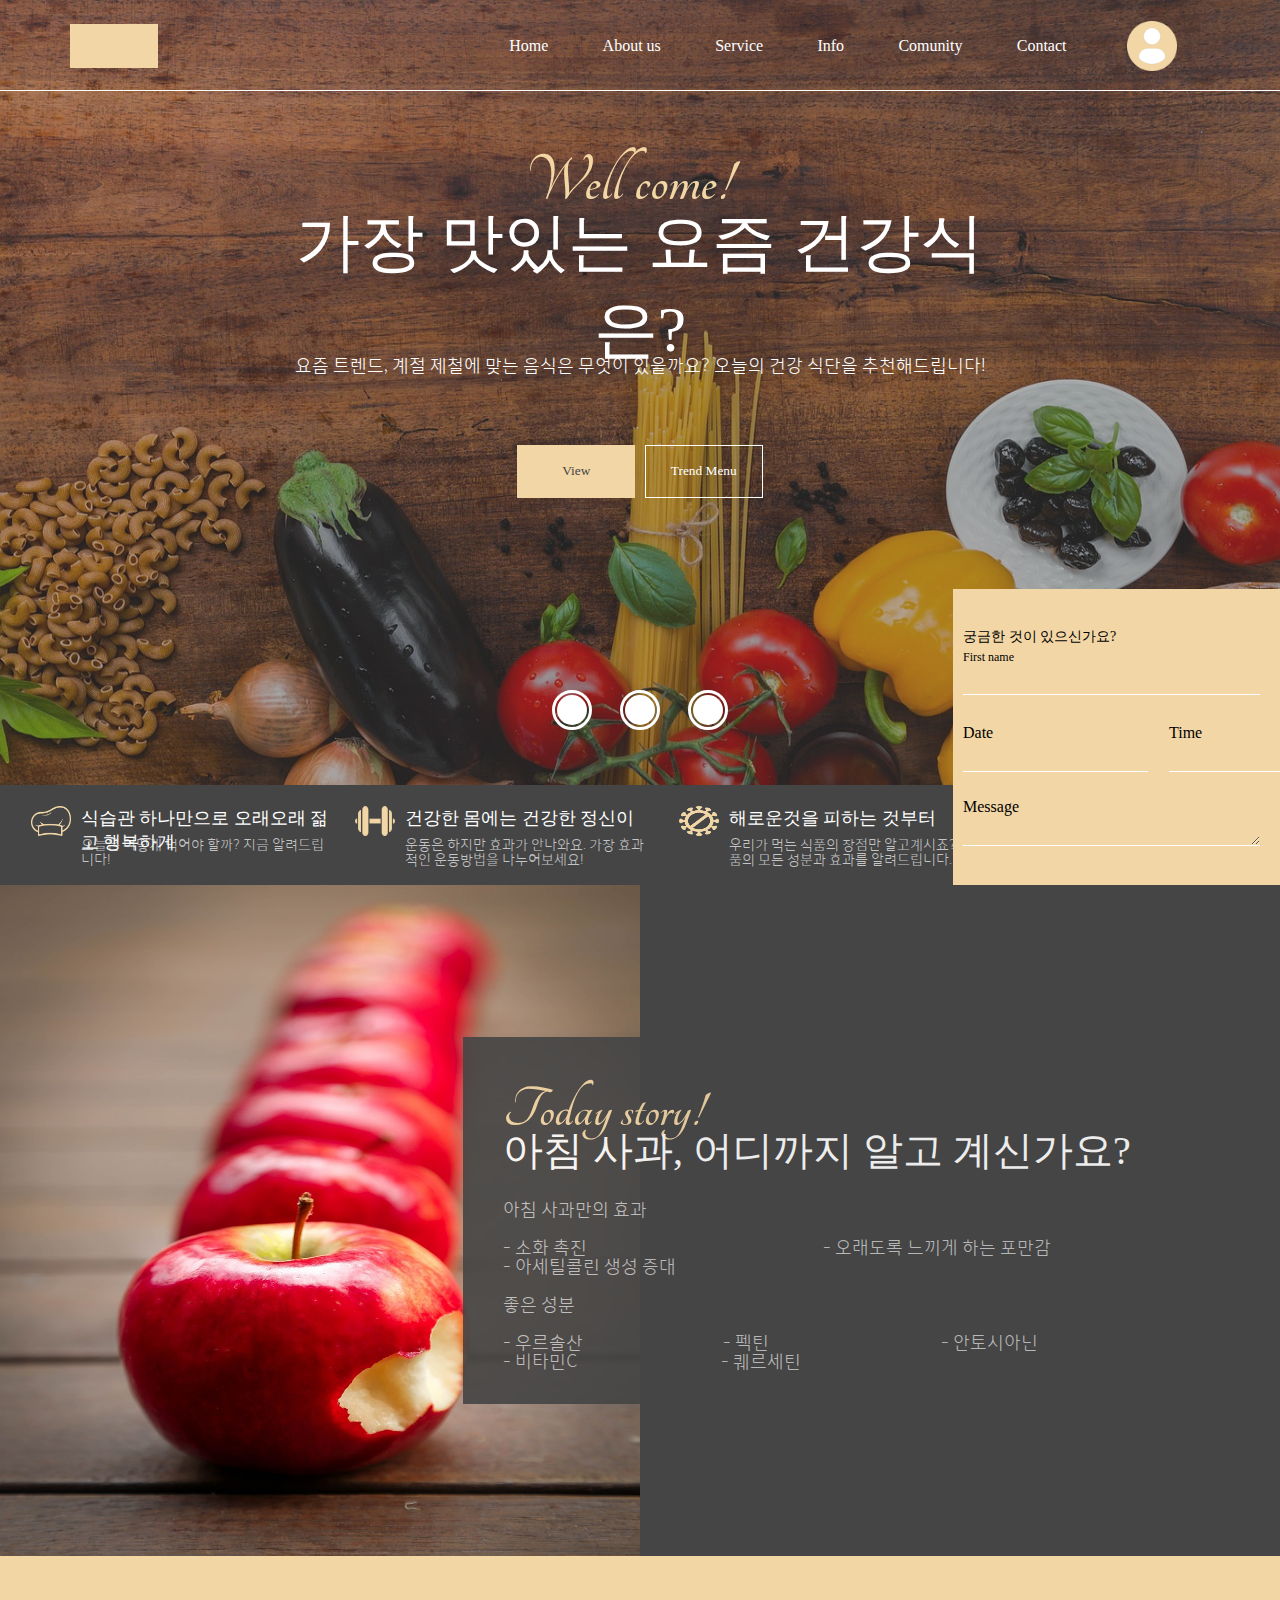
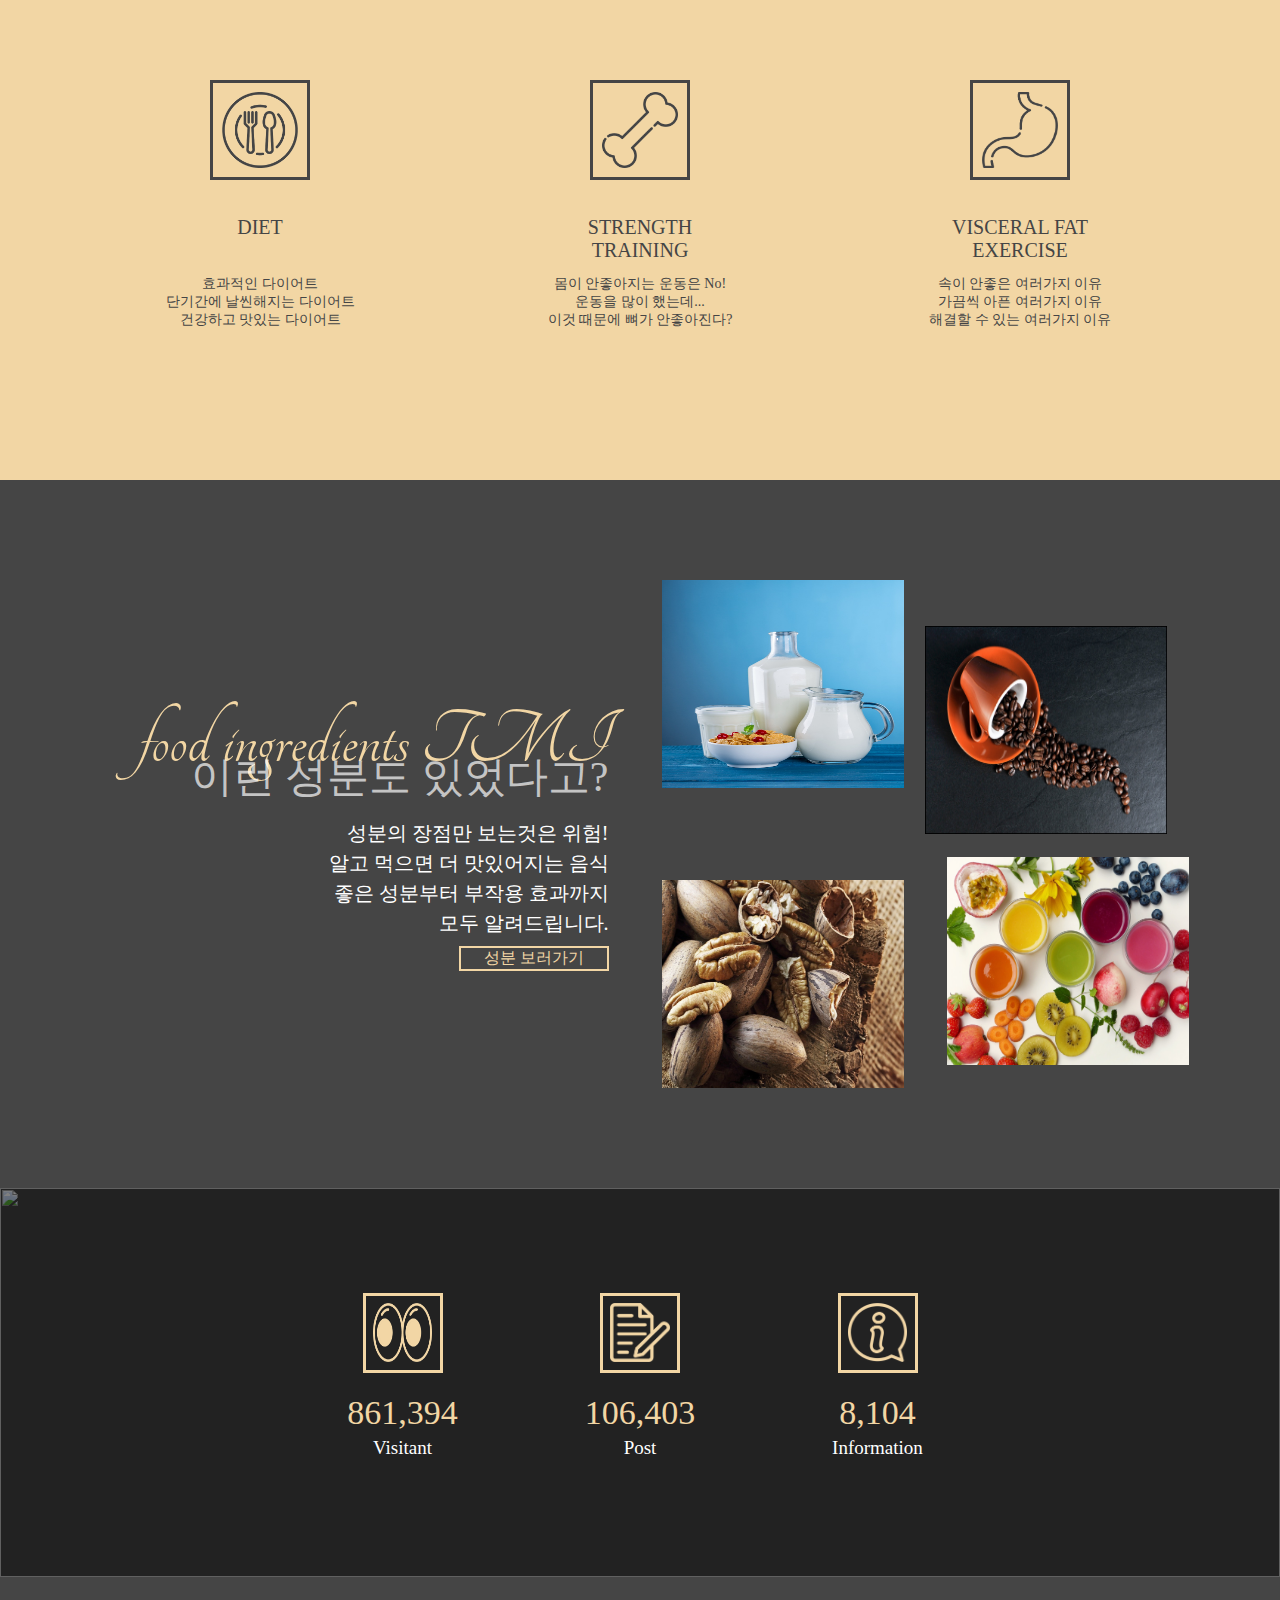
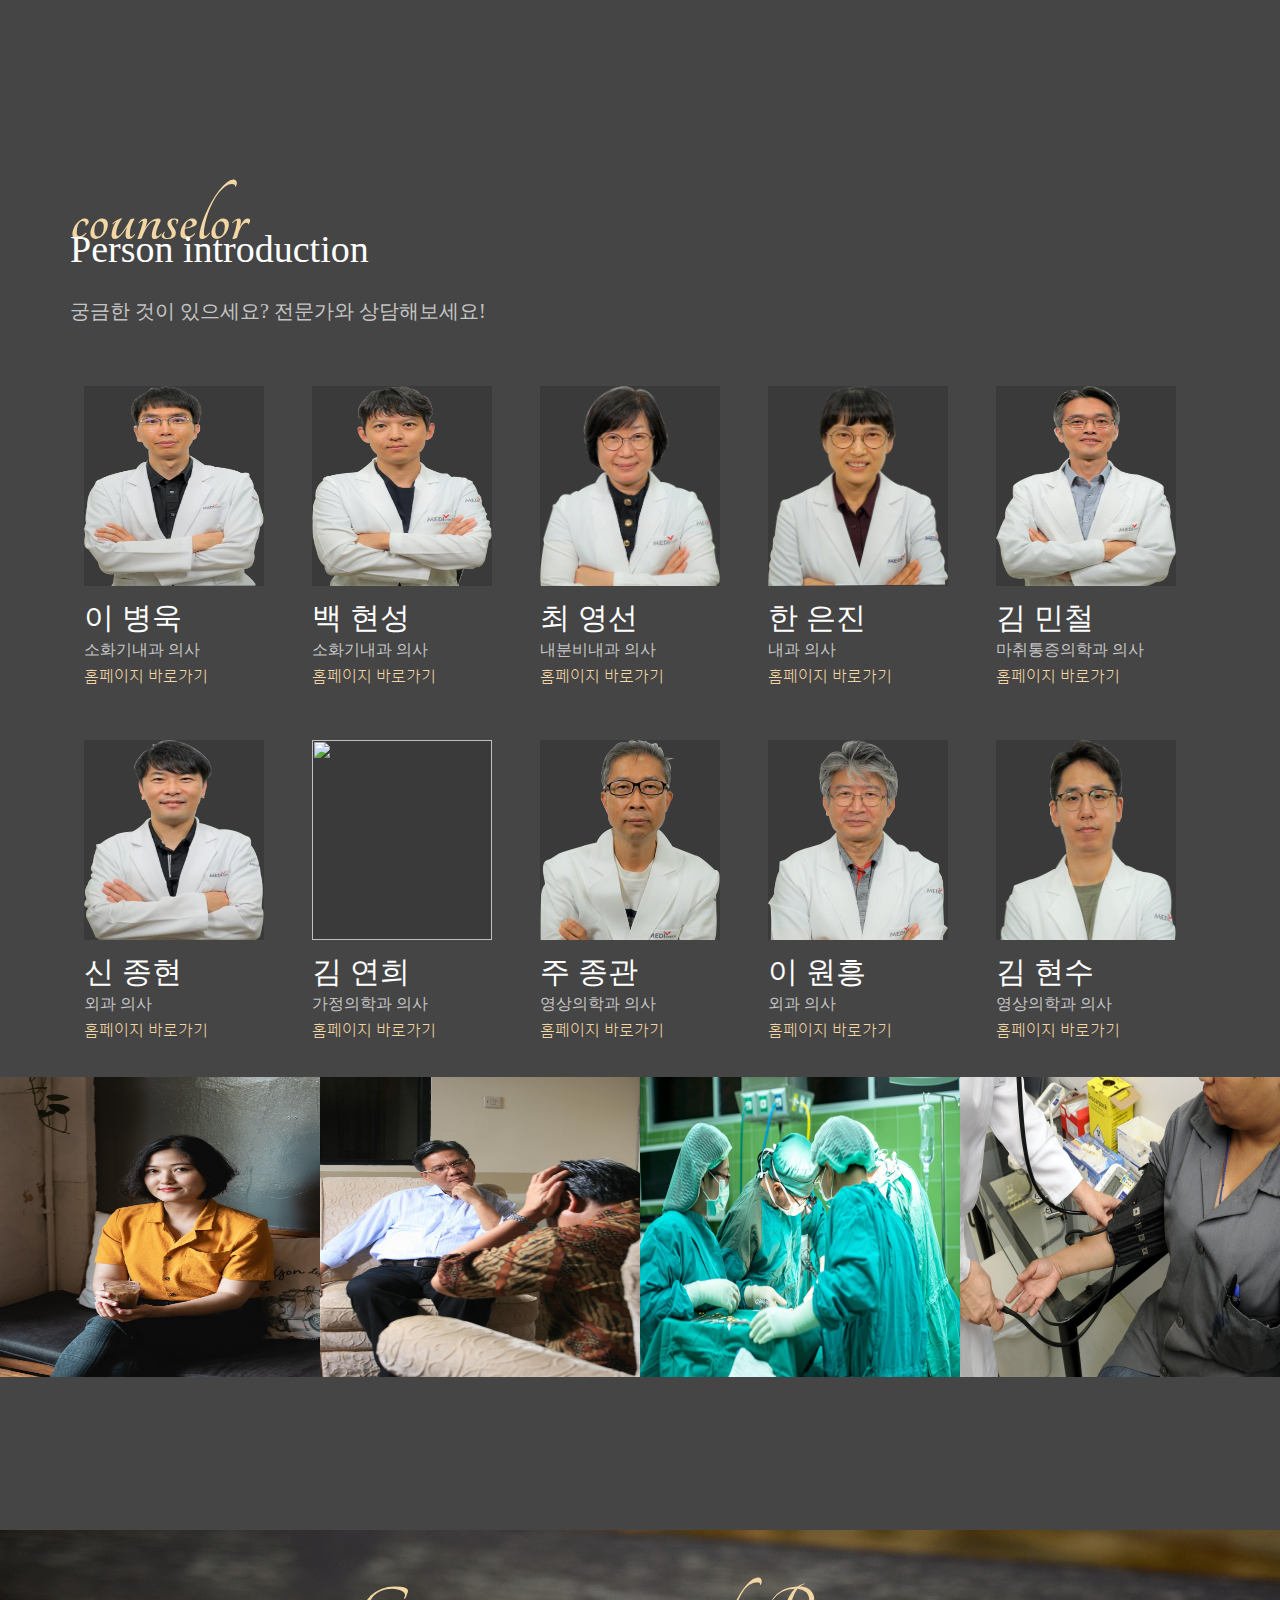
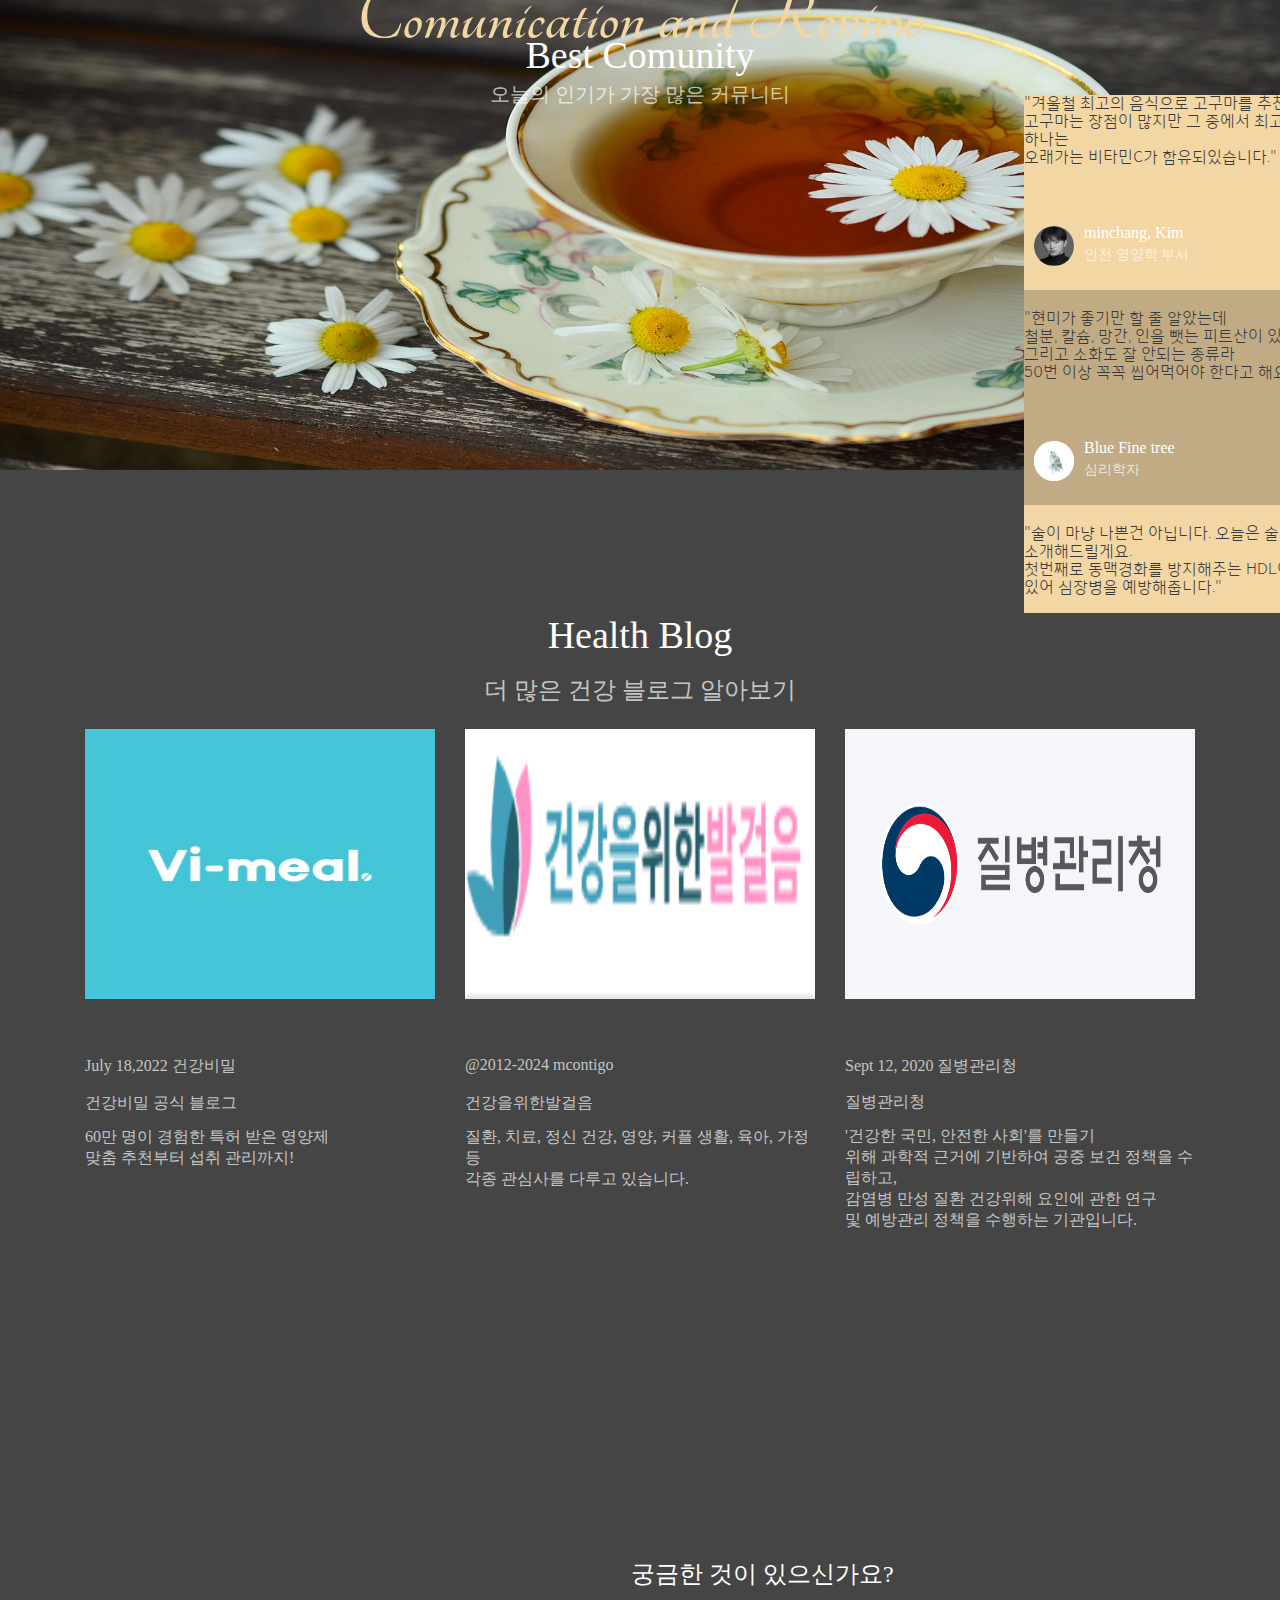
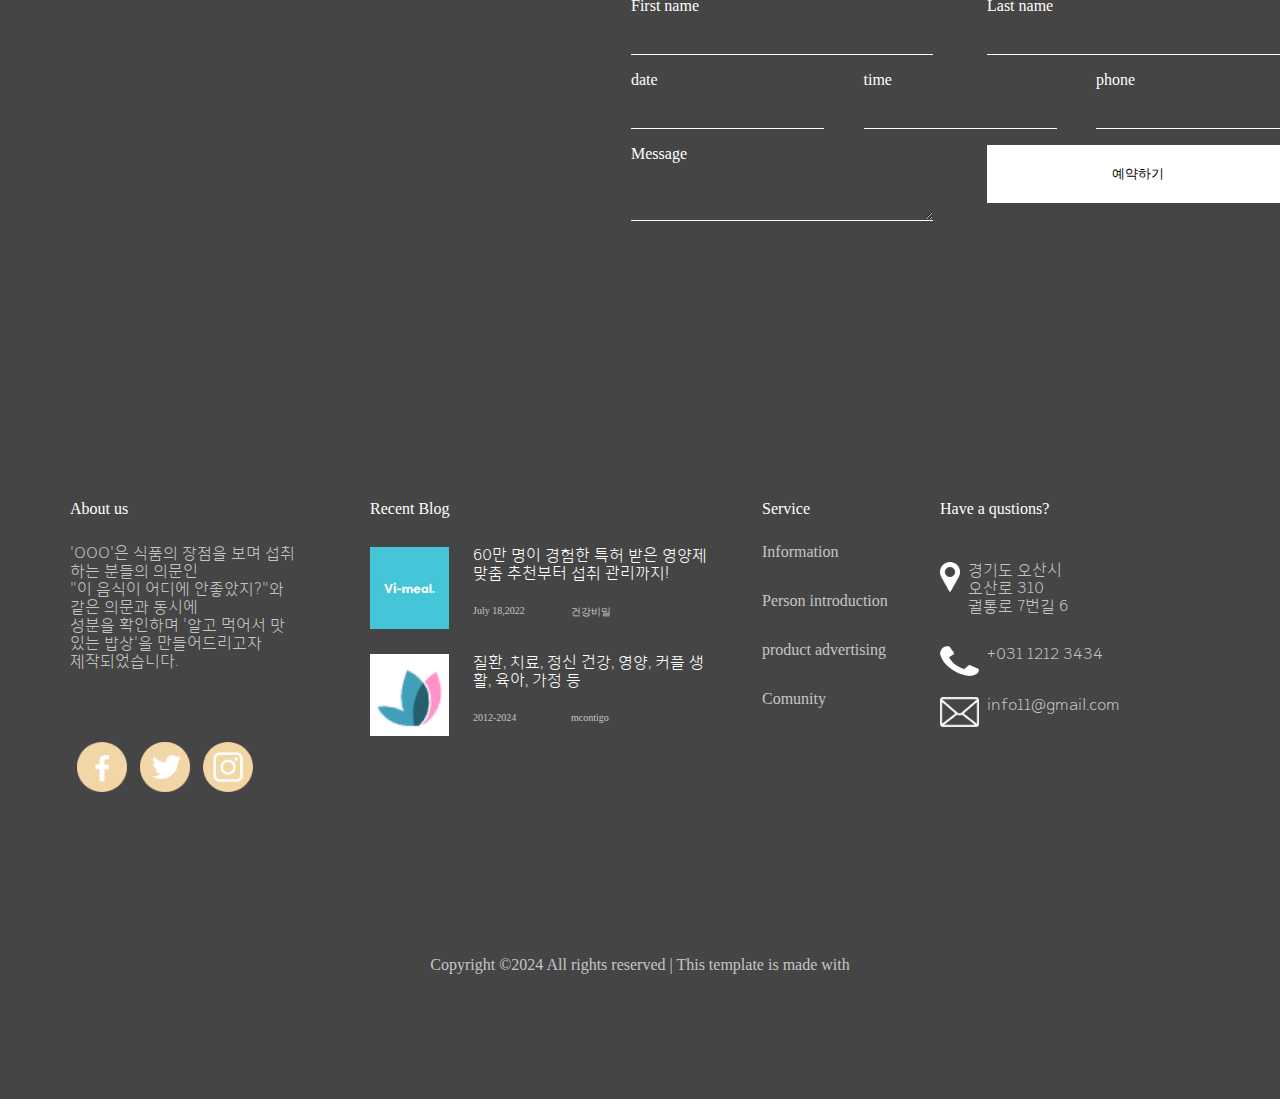
==== commit 960dc5a4: "2024-02-13_01" ====
--- a/index.html
+++ b/index.html
@@ -19,10 +19,12 @@
     <header>
 
         <div class="container">
-
-            <div class="nav_logo"></div>
+            <div class="nav_main">
+                <div class="nav_logo"></div>
+                <div class="nav_bars"></div>
+            </div>
             <nav>
-                <ul>
+                <ul class="menu">
                     <li>Home</li>
                     <li>About us</li>
                     <li>Service</li>
@@ -35,12 +37,12 @@
                 </ul>
             </nav>
         </div>
- 
+
     </header>
 
     <div id="slider">
-        
-        <img src="img/cook-2364221_1280.jpg" alt="">
+
+        <img src="img/cook-2364221_1280.jpg" alt="" id="slider_img">
         <div class="slider_title">
             <div class="slider_title_main">
                 <div class="slider_title_first">Well come!</div>
@@ -54,10 +56,10 @@
 
         </div>
         <ul class="slider_pagenation">
-            <li class="slider_pagenation_button"></li>
-            <li class="slider_pagenation_button"></li>
-            <li class="slider_pagenation_button"></li>
-            </ul>
+            <li class="slider_pagenation_button"><span></span></li>
+            <li class="slider_pagenation_button"><span></span></li>
+            <li class="slider_pagenation_button"><span></span></li>
+        </ul>
     </div>
 
     <!-- reservation page -->
@@ -65,27 +67,27 @@
     <div id="reservation_page">
 
         <div class="slider_sub">
-<div class="slider_sub_layer">
-            <div class="slider_sub_icon"><img src="img/reservation_1.png" alt=""></div>
-            <div class="slide_sub_location">
-                <div class="slide_sub_title">식습관 하나만으로 오래오래 젊고 행복하게 </div>
-                <div class="slide_sub_text">오늘은 어떻게 먹어야 할까? 지금 알려드립니다!</div>
-            </div>
-</div>
-<div class="slider_sub_layer">
-            <div class="slider_sub_icon"><img src="img/reservation_2.png" alt=""></div>
-            <div class="slide_sub_location">
-                <div class="slide_sub_title">건강한 몸에는 건강한 정신이</div>
-                <div class="slide_sub_text">운동은 하지만 효과가 안나와요. 가장 효과적인 운동방법을 나누어보세요!</div>
-            </div>
-</div>
-<div class="slider_sub_layer">
-            <div class="slider_sub_icon"><img src="img/reservation_3.png" alt=""></div>
-            <div class="slide_sub_location">
-                <div class="slide_sub_title">해로운것을 피하는 것부터</div>
-                <div class="slide_sub_text">우리가 먹는 식품의 장점만 알고계시죠? 식품의 모든 성분과 효과를 알려드립니다.</div>
-            </div>
-</div>
+            <div class="slider_sub_layer">
+                <div class="slider_sub_icon"><img src="img/reservation_1.png" alt=""></div>
+                <div class="slide_sub_location">
+                    <div class="slide_sub_title">식습관 하나만으로 오래오래 젊고 행복하게 </div>
+                    <div class="slide_sub_text">오늘은 어떻게 먹어야 할까? 지금 알려드립니다!</div>
+                </div>
+            </div>
+            <div class="slider_sub_layer">
+                <div class="slider_sub_icon"><img src="img/reservation_2.png" alt=""></div>
+                <div class="slide_sub_location">
+                    <div class="slide_sub_title">건강한 몸에는 건강한 정신이</div>
+                    <div class="slide_sub_text">운동은 하지만 효과가 안나와요. 가장 효과적인 운동방법을 나누어보세요!</div>
+                </div>
+            </div>
+            <div class="slider_sub_layer">
+                <div class="slider_sub_icon"><img src="img/reservation_3.png" alt=""></div>
+                <div class="slide_sub_location">
+                    <div class="slide_sub_title">해로운것을 피하는 것부터</div>
+                    <div class="slide_sub_text">우리가 먹는 식품의 장점만 알고계시죠? 식품의 모든 성분과 효과를 알려드립니다.</div>
+                </div>
+            </div>
         </div>
 
         <div class="slider_reservation">
@@ -102,12 +104,21 @@
                     <div class="slider_reservation_layout_location2_item">Phone<input type="text"></div>
                 </div>
                 <div class="slider_reservation_layout_location3">
-                    <div class="slider_reservation_layout_location3_item">Message <textarea name="" id="" cols="30" rows="10"></textarea></div>
-                    <div class="slider_reservation_layout_location3_item"><input type="button" value="문의하기"></div>
-                </div>
-
-            </div>
-
+                    <div class="slider_reservation_layout_location3_item">Message <textarea name="" id="" cols="30"
+                            rows="10"></textarea></div>
+                    <div class="slider_reservation_layout_location3_item"><input type="button" value="예약하기"
+                            id="reservation_click"></div>
+                </div>
+
+            </div>
+
+        </div>
+
+        <div id="modalwrap">
+            <div class="modal">
+                <p>예약이 전송되었습니다.</p>
+                <button id="reservation_close">Close</button>
+            </div>
         </div>
 
     </div>
@@ -125,7 +136,7 @@
                     <div class="section1_text_page_title_title_headline">아침 사과, 어디까지 알고 계신가요?</div>
                 </div>
                 <div class="section1_text_page_title_text">
- <pre>아침 사과만의 효과
+                    <pre>아침 사과만의 효과
 
 - 소화 촉진                                                           - 오래도록 느끼게 하는 포만감  
 - 아세틸콜린 생성 증대
@@ -197,8 +208,8 @@
 
             <div class="section3_capture_page">
                 <div class="section3_capture_page_layout1">
-                    <div class="section3_capture_page_layout_caption"><img src=
-                        "img/cereal-1887237_1280.jpg" alt=""></div>
+                    <div class="section3_capture_page_layout_caption"><img src="img/cereal-1887237_1280.jpg" alt="">
+                    </div>
                 </div>
                 <div class="section3_capture_page_layout2">
                     <div class="section3_capture_page_layout_caption">
@@ -263,61 +274,71 @@
                 <div class="person_list_image"><img src="img/person_1.png" alt=""></div>
                 <div class="person_list_head">이 병욱</div>
                 <div class="person_list_job">소화기내과 의사</div>
-                <div class="person_list_link"><a href="https://kss.kahp.or.kr/user/bbs/BD_selectBbsList.do?q_bbsCode=1120">홈페이지 바로가기</a></div>
+                <div class="person_list_link"><a
+                        href="https://kss.kahp.or.kr/user/bbs/BD_selectBbsList.do?q_bbsCode=1120">홈페이지 바로가기</a></div>
             </div>
             <div class="person_list">
                 <div class="person_list_image"><img src="img/person_2.png" alt=""></div>
                 <div class="person_list_head">백 현성</div>
                 <div class="person_list_job">소화기내과 의사</div>
-                <div class="person_list_link"><a href="https://kss.kahp.or.kr/user/bbs/BD_selectBbsList.do?q_bbsCode=1120">홈페이지 바로가기</a></div>
+                <div class="person_list_link"><a
+                        href="https://kss.kahp.or.kr/user/bbs/BD_selectBbsList.do?q_bbsCode=1120">홈페이지 바로가기</a></div>
             </div>
             <div class="person_list">
                 <div class="person_list_image"><img src="img/person_3.png" alt=""></div>
                 <div class="person_list_head">최 영선</div>
                 <div class="person_list_job">내분비내과 의사</div>
-                <div class="person_list_link"><a href="https://kss.kahp.or.kr/user/bbs/BD_selectBbsList.do?q_bbsCode=1120">홈페이지 바로가기</a></div>
+                <div class="person_list_link"><a
+                        href="https://kss.kahp.or.kr/user/bbs/BD_selectBbsList.do?q_bbsCode=1120">홈페이지 바로가기</a></div>
             </div>
             <div class="person_list">
                 <div class="person_list_image"><img src="img/person_4.png" alt=""></div>
                 <div class="person_list_head">한 은진</div>
                 <div class="person_list_job">내과 의사</div>
-                <div class="person_list_link"><a href="https://kss.kahp.or.kr/user/bbs/BD_selectBbsList.do?q_bbsCode=1120">홈페이지 바로가기</a></div>
+                <div class="person_list_link"><a
+                        href="https://kss.kahp.or.kr/user/bbs/BD_selectBbsList.do?q_bbsCode=1120">홈페이지 바로가기</a></div>
             </div>
             <div class="person_list">
                 <div class="person_list_image"><img src="img/person_5.png" alt=""></div>
                 <div class="person_list_head">김 민철</div>
                 <div class="person_list_job">마취통증의학과 의사</div>
-                <div class="person_list_link"><a href="https://kss.kahp.or.kr/user/bbs/BD_selectBbsList.do?q_bbsCode=1120">홈페이지 바로가기</a></div>
+                <div class="person_list_link"><a
+                        href="https://kss.kahp.or.kr/user/bbs/BD_selectBbsList.do?q_bbsCode=1120">홈페이지 바로가기</a></div>
             </div>
             <div class="person_list">
                 <div class="person_list_image"><img src="img/person_6.png" alt=""></div>
                 <div class="person_list_head">신 종현</div>
                 <div class="person_list_job">외과 의사</div>
-                <div class="person_list_link"><a href="https://kss.kahp.or.kr/user/bbs/BD_selectBbsList.do?q_bbsCode=1120">홈페이지 바로가기</a></div>
+                <div class="person_list_link"><a
+                        href="https://kss.kahp.or.kr/user/bbs/BD_selectBbsList.do?q_bbsCode=1120">홈페이지 바로가기</a></div>
             </div>
             <div class="person_list">
                 <div class="person_list_image"><img src="img/person_7.png" alt=""></div>
                 <div class="person_list_head">김 연희</div>
                 <div class="person_list_job">가정의학과 의사</div>
-                <div class="person_list_link"><a href="https://kss.kahp.or.kr/user/bbs/BD_selectBbsList.do?q_bbsCode=1120">홈페이지 바로가기</a></div>
+                <div class="person_list_link"><a
+                        href="https://kss.kahp.or.kr/user/bbs/BD_selectBbsList.do?q_bbsCode=1120">홈페이지 바로가기</a></div>
             </div>
             <div class="person_list">
                 <div class="person_list_image"><img src="img/person_8.png" alt=""></div>
                 <div class="person_list_head">주 종관</div>
                 <div class="person_list_job">영상의학과 의사</div>
-                <div class="person_list_link"><a href="https://kss.kahp.or.kr/user/bbs/BD_selectBbsList.do?q_bbsCode=1120">홈페이지 바로가기</a></div>
+                <div class="person_list_link"><a
+                        href="https://kss.kahp.or.kr/user/bbs/BD_selectBbsList.do?q_bbsCode=1120">홈페이지 바로가기</a></div>
             </div>
             <div class="person_list">
                 <div class="person_list_image"><img src="img/person_9.png" alt=""></div>
                 <div class="person_list_head">이 원흥</div>
                 <div class="person_list_job">외과 의사</div>
-                <div class="person_list_link"><a href="https://kss.kahp.or.kr/user/bbs/BD_selectBbsList.do?q_bbsCode=1120">홈페이지 바로가기</a></div>
+                <div class="person_list_link"><a
+                        href="https://kss.kahp.or.kr/user/bbs/BD_selectBbsList.do?q_bbsCode=1120">홈페이지 바로가기</a></div>
             </div>
             <div class="person_list">
                 <div class="person_list_image"><img src="img/person_10.png" alt=""></div>
                 <div class="person_list_head">김 현수</div>
                 <div class="person_list_job">영상의학과 의사</div>
-                <div class="person_list_link"><a href="https://kss.kahp.or.kr/user/bbs/BD_selectBbsList.do?q_bbsCode=1120">홈페이지 바로가기</a></div>
+                <div class="person_list_link"><a
+                        href="https://kss.kahp.or.kr/user/bbs/BD_selectBbsList.do?q_bbsCode=1120">홈페이지 바로가기</a></div>
             </div>
         </div>
 
@@ -330,7 +351,7 @@
         </div>
 
     </section>
- 
+
     <!-- section_6 -->
 
     <section class="section_6">
@@ -345,8 +366,9 @@
                 <div class="section6_community_list_user">
                     <div class="section6_community_list_user_text">
                         "겨울철 최고의 음식으로 고구마를 추천합니다.
-                    <br>고구마는 장점이 많지만 그 중에서 최고 장점 중 하나는
-                    <br> 오래가는 비타민C가 함유되있습니다."</div>
+                        <br>고구마는 장점이 많지만 그 중에서 최고 장점 중 하나는
+                        <br> 오래가는 비타민C가 함유되있습니다."
+                    </div>
                     <div class="section6_community_list_user_sub">
                         <div class="section6_community_list_user_sub_cap"><img src="img/Ai_profil_1.png" alt=""></div>
                         <div class="section6_community_list_user_sub_text">
@@ -359,9 +381,9 @@
             <div class="section6_community_list">
                 <div class="section6_community_list_user">
                     <div class="section6_community_list_user_text">
-                        "현미가 좋기만 할 줄 알았는데 
+                        "현미가 좋기만 할 줄 알았는데
                         <br>철분, 칼슘, 망간, 인을 뺏는 피트산이 있었네요.
-                        <br>그리고 소화도 잘 안되는 종류라 
+                        <br>그리고 소화도 잘 안되는 종류라
                         <br>50번 이상 꼭꼭 씹어먹어야 한다고 해요."
                     </div>
                     <div class="section6_community_list_user_sub">
@@ -387,7 +409,7 @@
                         </div>
                     </div>
                 </div>
-            </div> 
+            </div>
             <div class="section6_community_list">
                 <div class="section6_community_list_user">
                     <div class="section6_community_list_user_text">
@@ -423,7 +445,7 @@
                 </div>
             </div>
         </div>
- 
+
     </section>
 
     <!-- section_7 -->
@@ -436,7 +458,8 @@
             </div>
             <div class="section7_page">
                 <div class="section7_page_location">
-                    <div class="section7_page_location_image"><img src="img/e763f32f6b0346b195be1df612126998.jpg" alt=""></div>
+                    <div class="section7_page_location_image"><img src="img/e763f32f6b0346b195be1df612126998.jpg"
+                            alt=""></div>
                     <div class="section7_page_location_info">
                         <div class="section7_page_location_info_date">July 18,2022 건강비밀</div>
                         <div class="section7_page_location_info_title">건강비밀 공식 블로그</div>
@@ -448,8 +471,9 @@
                     <div class="section7_page_location_info">
                         <div class="section7_page_location_info_date">@2012-2024 mcontigo</div>
                         <div class="section7_page_location_info_title">건강을위한발걸음</div>
-                        <div class="section7_page_location_info_text">질환, 치료, 정신 건강, 영양, 커플 생활, 육아, 가정 등 
-                            <br>각종 관심사를 다루고 있습니다.</div>
+                        <div class="section7_page_location_info_text">질환, 치료, 정신 건강, 영양, 커플 생활, 육아, 가정 등
+                            <br>각종 관심사를 다루고 있습니다.
+                        </div>
                     </div>
                 </div>
                 <div class="section7_page_location">
@@ -457,23 +481,27 @@
                     <div class="section7_page_location_info">
                         <div class="section7_page_location_info_date">Sept 12, 2020 질병관리청</div>
                         <div class="section7_page_location_info_title">질병관리청</div>
-                        <div class="section7_page_location_info_text">'건강한 국민, 안전한 사회'를 만들기 
-                            <br>위해 과학적 근거에 기반하여 공중 보건 정책을 수립하고, 
-                            <br>감염병 만성 질환 건강위해 요인에 관한 연구 
+                        <div class="section7_page_location_info_text">'건강한 국민, 안전한 사회'를 만들기
+                            <br>위해 과학적 근거에 기반하여 공중 보건 정책을 수립하고,
+                            <br>감염병 만성 질환 건강위해 요인에 관한 연구
                             <br>및 예방관리
-                            정책을 수행하는 기관입니다.</div>
-                    </div>
-                </div>
-            </div>
-
-
-    </section>
-</div>
+                            정책을 수행하는 기관입니다.
+                        </div>
+                    </div>
+                </div>
+            </div>
+
+
+    </section>
+    </div>
     <!-- section_8 -->
 
     <section class="section_8">
 
-        <div class="section8_image_page"><iframe src="https://www.google.com/maps/embed?pb=!1m18!1m12!1m3!1d3179.9198510234314!2d127.06613157641644!3d37.15460524764078!2m3!1f0!2f0!3f0!3m2!1i1024!2i768!4f13.1!3m3!1m2!1s0x357b46e2711057c3%3A0x87d7fe7afe6ef77b!2z6rK96riw64-EIOyYpOyCsOyLnCDsmKTsgrDroZwgMzEw!5e0!3m2!1sko!2skr!4v1707367966206!5m2!1sko!2skr" width="600" height="450" style="border:0;" allowfullscreen="" loading="lazy" referrerpolicy="no-referrer-when-downgrade"></iframe></div>
+        <div class="section8_image_page"><iframe
+                src="https://www.google.com/maps/embed?pb=!1m18!1m12!1m3!1d3179.9198510234314!2d127.06613157641644!3d37.15460524764078!2m3!1f0!2f0!3f0!3m2!1i1024!2i768!4f13.1!3m3!1m2!1s0x357b46e2711057c3%3A0x87d7fe7afe6ef77b!2z6rK96riw64-EIOyYpOyCsOyLnCDsmKTsgrDroZwgMzEw!5e0!3m2!1sko!2skr!4v1707367966206!5m2!1sko!2skr"
+                width="600" height="450" style="border:0;" allowfullscreen="" loading="lazy"
+                referrerpolicy="no-referrer-when-downgrade"></iframe></div>
         <div class="section8_title_page">
 
             <div class="section8_title_list">
@@ -489,8 +517,9 @@
                     <div class="section8_title_list_date_list">phone <input type="text"></div>
                 </div>
                 <div class="section8_title_list_massage">
-                    <div class="section8_title_list_massage_list">Message <textarea name="" id="" cols="30" rows="10"></textarea></div>
-                    <div class="section8_title_list_massage_button"> <input type="button" value="문의하기"></div>
+                    <div class="section8_title_list_massage_list">Message <textarea name="" id="" cols="30"
+                            rows="10"></textarea></div>
+                    <div class="section8_title_list_massage_button"> <input type="button" value="예약하기"></div>
                 </div>
             </div>
 
@@ -508,9 +537,10 @@
                         <div class="footer_page_about_us_title_name">About us</div>
                         <div class="footer_page_about_us_title_text">
                             'OOO'은 식품의 장점을 보며 섭취하는 분들의 의문인
-                        <br>"이 음식이 어디에 안좋았지?"와 같은 의문과 동시에
-                    <br>성분을 확인하며 '알고 먹어서 맛있는 밥상'을 만들어드리고자
-                <br>제작되었습니다.  </div>
+                            <br>"이 음식이 어디에 안좋았지?"와 같은 의문과 동시에
+                            <br>성분을 확인하며 '알고 먹어서 맛있는 밥상'을 만들어드리고자
+                            <br>제작되었습니다.
+                        </div>
                     </div>
                     <div class="footer_page_about_us_sns">
                         <div class="footer_page_about_us_sns_item"><img src="img/sns_1.png" alt=""></div>
@@ -523,9 +553,11 @@
                     <div class="footer_page_resent_blog_main">
                         <div class="footer_page_resent_blog_main_name">Recent Blog</div>
                         <div class="footer_page_resent_blog_main_location">
-                            <div class="footer_page_resent_blog_main_location_image"><img src="img/e763f32f6b0346b195be1df612126998.jpg" alt=""></div>
+                            <div class="footer_page_resent_blog_main_location_image"><img
+                                    src="img/e763f32f6b0346b195be1df612126998.jpg" alt=""></div>
                             <div class="footer_page_resent_blog_main_location_info">
-                                <div class="footer_page_resent_blog_main_location_info_title">60만 명이 경험한 특허 받은 영양제 맞춤 추천부터 섭취 관리까지!</div>
+                                <div class="footer_page_resent_blog_main_location_info_title">60만 명이 경험한 특허 받은 영양제 맞춤
+                                    추천부터 섭취 관리까지!</div>
                                 <div class="footer_page_resent_blog_main_location_info_cal">
                                     <div class="footer_page_resent_blog_main_location_info_cal_day">July 18,2022</div>
                                     <div class="footer_page_resent_blog_main_location_info_cal_admin">건강비밀</div>
@@ -533,9 +565,11 @@
                             </div>
                         </div>
                         <div class="footer_page_resent_blog_main_location">
-                            <div class="footer_page_resent_blog_main_location_image"><img src="img/capture.png" alt=""></div>
+                            <div class="footer_page_resent_blog_main_location_image"><img src="img/capture.png" alt="">
+                            </div>
                             <div class="footer_page_resent_blog_main_location_info">
-                                <div class="footer_page_resent_blog_main_location_info_title">질환, 치료, 정신 건강, 영양, 커플 생활, 육아, 가정 등</div>
+                                <div class="footer_page_resent_blog_main_location_info_title">질환, 치료, 정신 건강, 영양, 커플 생활,
+                                    육아, 가정 등</div>
                                 <div class="footer_page_resent_blog_main_location_info_cal">
                                     <div class="footer_page_resent_blog_main_location_info_cal_day">2012-2024</div>
                                     <div class="footer_page_resent_blog_main_location_info_cal_admin">mcontigo</div>
@@ -560,18 +594,22 @@
                             <div class="footer_page_have_a_questions_sub_name">Have a qustions?</div>
                             <div class="footer_page_have_a_questions_sub_info">
                                 <div class="footer_page_have_a_questions_sub_info_list1">
-                                    <div class="footer_page_have_a_questions_sub_info_list1_image"><img src="img/footer_03.png" alt=""></div>
+                                    <div class="footer_page_have_a_questions_sub_info_list1_image"><img
+                                            src="img/footer_03.png" alt=""></div>
                                     <div class="footer_page_have_a_questions_sub_info_list1_text">
-                                        <span>경기도 오산시 
+                                        <span>경기도 오산시
                                             <br>오산로 310
-                                            <br>궐통로 7번길 6</span></div>
+                                            <br>궐통로 7번길 6</span>
+                                    </div>
                                 </div>
                                 <div class="footer_page_have_a_questions_sub_info_list2">
-                                    <div class="footer_page_have_a_questions_sub_info_list2_image"><img src="img/footer_02.png" alt=""></div>
+                                    <div class="footer_page_have_a_questions_sub_info_list2_image"><img
+                                            src="img/footer_02.png" alt=""></div>
                                     <div class="footer_page_have_a_questions_sub_info_list2_text">+031 1212 3434</div>
                                 </div>
                                 <div class="footer_page_have_a_questions_sub_info_list2">
-                                    <div class="footer_page_have_a_questions_sub_info_list2_image"><img src="img/footer_01.png" alt=""></div>
+                                    <div class="footer_page_have_a_questions_sub_info_list2_image"><img
+                                            src="img/footer_01.png" alt=""></div>
                                     <div class="footer_page_have_a_questions_sub_info_list2_text">info11@gmail.com</div>
                                 </div>
                             </div>
@@ -585,7 +623,9 @@
 
     </footer>
 
+    <script src="https://ajax.googleapis.com/ajax/libs/jquery/3.7.1/jquery.min.js"></script>
     <script src="js/main.js"></script>
+    <script src="js/common.js"></script>
 
 </body>
 
--- a/css/common.css
+++ b/css/common.css
@@ -27,356 +27,749 @@
 }
 
 
-    pre{font-family: 'Sejong hospital Light';
-    }
-    
-
-@media screen and (max-width:599px){
-
-/* 네비게이션 */
-
-header {
-    width: 100%;
-    height: 599px;
-    border-bottom: 1px solid white;}
-
-.container {
-    width: 100%;
-    height: auto;
-    margin: 0 auto;
-    flex-direction:column;
+pre {
+    font-family: 'Sejong hospital Light';
 }
 
-.nav_logo {
-    width: 100%;
-    height: 80px;
-    background-color: #F2D6A5;
-    margin: 0 auto;
+
+@media screen and (max-width:599px) {
+
+    /* 네비게이션 */
+
+    header {
+        width: 100%;
+        height: auto;
+        border-bottom: 1px solid white;
+    }
+
+    .container {
+        width: 100%;
+        height: auto;
+        margin: 0 auto;
+        display: flex;
+        flex-direction: column;
+    }
+
+    .nav_main {
+        width: 100%;
+        height: 80px;
+        display: flex;
+        flex-direction: row;
+        justify-content: space-between;
+        align-items: center;
+        padding: 20px;
+    }
+
+    .nav_logo {
+        width: 88px;
+        height: 44px;
+        background-color: #F2D6A5;
+    }
+
+    .nav_bars {
+        width: 100px;
+        height: 40px;
+        background-color: aqua;
+    }
+
+    nav {
+        width: 100%;
+        height: auto;
+        background-color: #454545;
+    }
+
+
+    nav ul li {
+        color: white;
+        background-color: #454545;
+        height: auto;
+        display: none;
+        align-items: center;
+        align-content: center;
+        padding: 20px;
+        
+    }
+
+    nav ul li:hover {
+        color: #F2D6A5;
+        cursor: pointer;
+        transition: 0.5s;
+    }
+
+    .nav_icon {
+        width: 60px;
+        height: 60px;
+    }
+
+    .nav_icon img {
+        width: 100%;
+        height: 100%;
+    }
+
+
+    /* footer */
+
+    footer {
+        width: 100%;
+        height: auto;
+        margin-top: 50px;
+    }
+
+    .footer_main {
+        width: 100%;
+        ;
+        height: auto;
+        display: flex;
+        flex-direction: column;
+    }
+
+    .footer_page {
+        width: 100%;
+        height: auto;
+        display: flex;
+        flex-direction: column;
+    }
+
+    .footer_page_about_us {
+        width: 100%;
+        height: auto;
+        display: flex;
+        flex-direction: column;
+        padding: 15px;
+    }
+
+    .footer_page_about_us_title {
+        width: 100%;
+        height: auto;
+    }
+
+    .footer_page_about_us_title_name {
+        width: 100%;
+        height: auto;
+        color: white;
+        font-size: 40px;
+    }
+
+    .footer_page_about_us_title_text {
+        width: 100%;
+        height: auto;
+        margin-top: 23px;
+        color: #ffffffb3;
+        font-family: 'Sejong hospital Light';
+        ;
+        font-size: 16px;
+        margin-top: 30px;
+    }
+
+    .footer_page_about_us_sns {
+        width: 230px;
+        height: 60px;
+        margin-top: 40px;
+        display: flex;
+        justify-content: space-around;
+        align-content: center;
+        align-items: center;
+    }
+
+    .footer_page_about_us_sns_item {
+        width: 60px;
+        height: 60px;
+        border-radius: 100%;
+    }
+
+    .footer_page_about_us_sns_item img {
+        width: 100%;
+        height: 100%;
+    }
+
+    .footer_page_resent_blog {
+        width: 100%;
+        height: auto;
+        display: flex;
+        margin-top: 30px;
+        padding: 15px;
+    }
+
+    .footer_page_resent_blog_main {
+        width: 100%;
+        height: auto;
+    }
+
+    .footer_page_resent_blog_main_name {
+        width: 100%;
+        height: auto;
+        color: white;
+        font-size: 40px;
+    }
+
+    .footer_page_resent_blog_main_location {
+        width: 350px;
+        height: 82px;
+        margin-top: 25px;
+        display: flex;
+        justify-content: space-between;
+    }
+
+    .footer_page_resent_blog_main_location_image {
+        width: 79px;
+        height: 82px;
+    }
+
+    .footer_page_resent_blog_main_location_image img {
+        width: 100%;
+        height: 100%;
+    }
+
+    .footer_page_resent_blog_main_location_info {
+        width: 247px;
+        height: 82px;
+        display: flex;
+        justify-content: space-between;
+        flex-direction: column;
+    }
+
+    .footer_page_resent_blog_main_location_info_title {
+        width: 247px;
+        height: 45px;
+        color: white;
+        font-family: 'Sejong hospital Light';
+        ;
+    }
+
+    .footer_page_resent_blog_main_location_info_cal {
+        width: 247px;
+        height: 27px;
+        display: flex;
+        flex-direction: row;
+        align-content: center;
+        align-items: center;
+    }
+
+    .footer_page_resent_blog_main_location_info_cal_day {
+        width: 86px;
+        height: 22px;
+        font-size: 10px;
+        color: #ffffffb3;
+        margin-right: 12px;
+    }
+
+    .footer_page_resent_blog_main_location_info_cal_admin {
+        width: 54px;
+        height: 22px;
+        font-size: 10px;
+        color: #ffffffb3;
+        margin-right: 11px;
+    }
+
+    .footer_page_service {
+        width: 100%;
+        height: auto;
+        display: flex;
+        padding: 15px;
+    }
+
+    .footer_page_service_main {
+        width: 100%;
+        height: auto;
+        color: white;
+    }
+
+    .footer_page_service_main_name {
+        width: 136px;
+        height: 22px;
+        margin-bottom: 60px;
+        font-size: 40px;
+    }
+
+    .footer_page_service_main_list {
+        width: 100%;
+        height: 30px;
+        color: #ffffffb3;
+        font-size: 20px;
+    }
+
+    .footer_page_service_main_list:hover {
+        color: white;
+        cursor: pointer;
+        transition: 0.5s;
+    }
+
+    .footer_page_have_a_questions {
+        width: 100%;
+        height: auto;
+    }
+
+    .footer_page_have_a_questions_main {
+        width: 100%;
+        height: auto;
+        display: flex;
+        padding: 15px;
+    }
+
+    .footer_page_have_a_questions_sub {
+        width: 100%;
+        height: auto;
+        display: flex;
+        flex-direction: column;
+        justify-content: space-between;
+    }
+
+    .footer_page_have_a_questions_sub_name {
+        width: 100%;
+        height: auto;
+        color: white;
+        font-size: 40px;
+    }
+
+    .footer_page_have_a_questions_sub_info {
+        width: 100%;
+        height: auto;
+        margin-top: 30px;
+    }
+
+    .footer_page_have_a_questions_sub_info_list1 {
+        width: 255px;
+        height: 72px;
+        margin-bottom: 12px;
+        display: flex;
+        font-size: 16px;
+    }
+
+    .footer_page_have_a_questions_sub_info_list1_image {
+        width: 20px;
+        height: 30px;
+    }
+
+    .footer_page_have_a_questions_sub_info_list1_image img {
+        width: 100%;
+        height: 100%;
+    }
+
+    .footer_page_have_a_questions_sub_info_list1_text {
+        width: 215px;
+        height: 72px;
+        color: #ffffffb3;
+        margin-left: 30px;
+        font-family: 'Sejong hospital Light';
+    }
+
+    .footer_page_have_a_questions_sub_info_list2 {
+        width: 255px;
+        height: 39px;
+        ;
+        margin-bottom: 12px;
+        display: flex;
+    }
+
+    .footer_page_have_a_questions_sub_info_list2_image {
+        width: 40px;
+        height: 30px;
+    }
+
+    .footer_page_have_a_questions_sub_info_list2_image img {
+        width: 80%;
+        height: 80%;
+    }
+
+    .footer_page_have_a_questions_sub_info_list2_text {
+        width: 215px;
+        height: 39px;
+        color: white;
+        margin-left: 8px;
+        font-family: 'Sejong hospital Light';
+        color: #ffffffb3;
+    }
+
+    .footer_col {
+        width: 80%;
+        height: auto;
+        display: flex;
+        align-items: center;
+        justify-content: center;
+        color: #ffffffb3;
+        text-align: center;
+        margin: 0 auto;
+    }
+
 }
 
-nav {
-    width: 100%;
-    height: auto;
-    background-color: antiquewhite;
+
+
+@media screen and (max-width:1023px) {
+
+
+        /* 네비게이션 */
+
+    header {
+        width: 100%;
+        height: auto;
+        border-bottom: 1px solid white;
+    }
+
+    .container {
+        width: 100%;
+        height: auto;
+        margin: 0 auto;
+        display: flex;
+        flex-direction: column;
+    }
+
+    .nav_main {
+        width: 100%;
+        height: 80px;
+        display: flex;
+        flex-direction: row;
+        justify-content: space-between;
+        align-items: center;
+        padding: 20px;
+    }
+
+    .nav_logo {
+        width: 88px;
+        height: 44px;
+        background-color: #F2D6A5;
+    }
+
+    .nav_bars {
+        width: 100px;
+        height: 40px;
+        background-color: aqua;
+    }
+
+    nav {
+        width: 100%;
+        height: auto;
+        background-color: #454545;
+    }
+
+
+    nav ul li {
+        color: white;
+        background-color: #454545;
+        display: none;
+        align-items: center;
+        align-content: center;
+        padding: 20px;
+        
+    }
+
+    nav ul li:hover {
+        color: #F2D6A5;
+        cursor: pointer;
+        transition: 0.5s;
+    }
+
+    .nav_icon {
+        width: 60px;
+        height: 60px;
+    }
+
+    .nav_icon img {
+        width: 100%;
+        height: 100%;
+    }
+
+
+    /* footer */
+
+    footer {
+        width: 100%;
+        height: auto;
+        margin-top: 50px;
+    }
+
+    .footer_main {
+        width: 100%;
+        ;
+        height: auto;
+        display: flex;
+        flex-direction: column;
+    }
+
+    .footer_page {
+        width: 100%;
+        height: auto;
+        display: flex;
+        flex-direction: column;
+    }
+
+    .footer_page_about_us {
+        width: 100%;
+        height: auto;
+        display: flex;
+        flex-direction: column;
+        padding: 15px;
+    }
+
+    .footer_page_about_us_title {
+        width: 100%;
+        height: auto;
+    }
+
+    .footer_page_about_us_title_name {
+        width: 100%;
+        height: auto;
+        color: white;
+        font-size: 40px;
+    }
+
+    .footer_page_about_us_title_text {
+        width: 100%;
+        height: auto;
+        margin-top: 23px;
+        color: #ffffffb3;
+        font-family: 'Sejong hospital Light';
+        ;
+        font-size: 16px;
+        margin-top: 30px;
+    }
+
+    .footer_page_about_us_sns {
+        width: 230px;
+        height: 60px;
+        margin-top: 40px;
+        display: flex;
+        justify-content: space-around;
+        align-content: center;
+        align-items: center;
+    }
+
+    .footer_page_about_us_sns_item {
+        width: 60px;
+        height: 60px;
+        border-radius: 100%;
+    }
+
+    .footer_page_about_us_sns_item img {
+        width: 100%;
+        height: 100%;
+    }
+
+    .footer_page_resent_blog {
+        width: 100%;
+        height: auto;
+        display: flex;
+        margin-top: 30px;
+        padding: 15px;
+    }
+
+    .footer_page_resent_blog_main {
+        width: 100%;
+        height: auto;
+    }
+
+    .footer_page_resent_blog_main_name {
+        width: 100%;
+        height: auto;
+        color: white;
+        font-size: 40px;
+    }
+
+    .footer_page_resent_blog_main_location {
+        width: 350px;
+        height: 82px;
+        margin-top: 25px;
+        display: flex;
+        justify-content: space-between;
+    }
+
+    .footer_page_resent_blog_main_location_image {
+        width: 79px;
+        height: 82px;
+    }
+
+    .footer_page_resent_blog_main_location_image img {
+        width: 100%;
+        height: 100%;
+    }
+
+    .footer_page_resent_blog_main_location_info {
+        width: 247px;
+        height: 82px;
+        display: flex;
+        justify-content: space-between;
+        flex-direction: column;
+    }
+
+    .footer_page_resent_blog_main_location_info_title {
+        width: 247px;
+        height: 45px;
+        color: white;
+        font-family: 'Sejong hospital Light';
+        ;
+    }
+
+    .footer_page_resent_blog_main_location_info_cal {
+        width: 247px;
+        height: 27px;
+        display: flex;
+        flex-direction: row;
+        align-content: center;
+        align-items: center;
+    }
+
+    .footer_page_resent_blog_main_location_info_cal_day {
+        width: 86px;
+        height: 22px;
+        font-size: 10px;
+        color: #ffffffb3;
+        margin-right: 12px;
+    }
+
+    .footer_page_resent_blog_main_location_info_cal_admin {
+        width: 54px;
+        height: 22px;
+        font-size: 10px;
+        color: #ffffffb3;
+        margin-right: 11px;
+    }
+
+    .footer_page_service {
+        width: 100%;
+        height: auto;
+        display: flex;
+        padding: 15px;
+    }
+
+    .footer_page_service_main {
+        width: 100%;
+        height: auto;
+        color: white;
+    }
+
+    .footer_page_service_main_name {
+        width: 136px;
+        height: 22px;
+        margin-bottom: 60px;
+        font-size: 40px;
+    }
+
+    .footer_page_service_main_list {
+        width: 100%;
+        height: 30px;
+        color: #ffffffb3;
+        font-size: 20px;
+    }
+
+    .footer_page_service_main_list:hover {
+        color: white;
+        cursor: pointer;
+        transition: 0.5s;
+    }
+
+    .footer_page_have_a_questions {
+        width: 100%;
+        height: auto;
+    }
+
+    .footer_page_have_a_questions_main {
+        width: 100%;
+        height: auto;
+        display: flex;
+        padding: 15px;
+    }
+
+    .footer_page_have_a_questions_sub {
+        width: 100%;
+        height: auto;
+        display: flex;
+        flex-direction: column;
+        justify-content: space-between;
+    }
+
+    .footer_page_have_a_questions_sub_name {
+        width: 100%;
+        height: auto;
+        color: white;
+        font-size: 40px;
+    }
+
+    .footer_page_have_a_questions_sub_info {
+        width: 100%;
+        height: auto;
+        margin-top: 30px;
+    }
+
+    .footer_page_have_a_questions_sub_info_list1 {
+        width: 255px;
+        height: 72px;
+        margin-bottom: 12px;
+        display: flex;
+        font-size: 16px;
+    }
+
+    .footer_page_have_a_questions_sub_info_list1_image {
+        width: 20px;
+        height: 30px;
+    }
+
+    .footer_page_have_a_questions_sub_info_list1_image img {
+        width: 100%;
+        height: 100%;
+    }
+
+    .footer_page_have_a_questions_sub_info_list1_text {
+        width: 215px;
+        height: 72px;
+        color: #ffffffb3;
+        margin-left: 30px;
+        font-family: 'Sejong hospital Light';
+    }
+
+    .footer_page_have_a_questions_sub_info_list2 {
+        width: 255px;
+        height: 39px;
+        ;
+        margin-bottom: 12px;
+        display: flex;
+    }
+
+    .footer_page_have_a_questions_sub_info_list2_image {
+        width: 40px;
+        height: 30px;
+    }
+
+    .footer_page_have_a_questions_sub_info_list2_image img {
+        width: 80%;
+        height: 80%;
+    }
+
+    .footer_page_have_a_questions_sub_info_list2_text {
+        width: 215px;
+        height: 39px;
+        color: white;
+        margin-left: 8px;
+        font-family: 'Sejong hospital Light';
+        color: #ffffffb3;
+    }
+
+    .footer_col {
+        width: 80%;
+        height: auto;
+        display: flex;
+        align-items: center;
+        justify-content: center;
+        color: #ffffffb3;
+        text-align: center;
+        margin: 0 auto;
+    }
+
 }
 
 
-nav ul li {
-    color: white;
-    background-color: #454545;
-    border: 1px solid white;
-    height: 80px;
-    text-align: center;
-    padding: 30px;
-}
-
-nav ul li:hover {
-    color: #F2D6A5;
-    cursor: pointer;
-    transition: 0.5s;
-}
-
-.nav_icon {
-display:none;
-}
-
-
-/* footer */
-
-footer {
-    width: 100%;
-    height: auto;
-    margin-top: 50px;
-}
-
-.footer_main {
-    width: 100%;;
-    height: auto;
-    display: flex;
-    flex-direction: column;
-}
-
-.footer_page {
-    width: 100%;
-    height: auto;
-    display: flex;
-    flex-direction:column;
-}
-
-.footer_page_about_us {
-    width: 100%;
-    height: auto;
-    display: flex;
-    flex-direction:column;
-    padding:15px;
-}
-
-.footer_page_about_us_title {
-    width: 100%;
-    height: auto;
-}
-
-.footer_page_about_us_title_name {
-    width: 100%;
-    height: auto;
-    color: white;
-    font-size:40px;
-}
-
-.footer_page_about_us_title_text {
-    width: 100%;
-    height: auto;
-    margin-top: 23px;
-    color: #ffffffb3;
-    font-family:  'Sejong hospital Light';;
-font-size:16px;
-margin-top:30px;
-}
-
-.footer_page_about_us_sns {
-    width: 230px;
-    height: 60px;
-    margin-top: 40px;
-    display: flex;
-    justify-content: space-around;
-    align-content: center;
-    align-items: center;
-}
-
-.footer_page_about_us_sns_item {
-    width: 60px;
-    height: 60px;
-    border-radius: 100%;
-}
-
-.footer_page_about_us_sns_item img {
-    width: 100%;
-    height: 100%;
-}
-
-.footer_page_resent_blog {
-    width: 100%;
-    height: auto;
-    display: flex;
-    margin-top:30px;
-    padding:15px;
-}
-
-.footer_page_resent_blog_main {
-    width: 100%;
-    height: auto;
-}
-
-.footer_page_resent_blog_main_name {
-    width: 100%;
-    height: auto;
-    color: white;
-    font-size:40px;
-}
-
-.footer_page_resent_blog_main_location {
-    width: 350px;
-    height: 82px;
-    margin-top: 25px;
-    display: flex;
-    justify-content: space-between;
-}
-
-.footer_page_resent_blog_main_location_image {
-    width: 79px;
-    height: 82px;
-}
-
-.footer_page_resent_blog_main_location_image img {
-    width: 100%;
-    height: 100%;
-}
-
-.footer_page_resent_blog_main_location_info {
-    width: 247px;
-    height: 82px;
-    display: flex;
-    justify-content: space-between;
-    flex-direction: column;
-}
-
-.footer_page_resent_blog_main_location_info_title {
-    width: 247px;
-    height: 45px;
-    color: white;
-    font-family:  'Sejong hospital Light';;
-}
-
-.footer_page_resent_blog_main_location_info_cal {
-    width: 247px;
-    height: 27px;
-    display: flex;
-    flex-direction: row;
-    align-content: center;
-    align-items: center;
-}
-
-.footer_page_resent_blog_main_location_info_cal_day {
-    width: 86px;
-    height: 22px;
-    font-size: 10px;
-    color: #ffffffb3;
-    margin-right: 12px;
-}
-
-.footer_page_resent_blog_main_location_info_cal_admin {
-    width: 54px;
-    height: 22px;
-    font-size: 10px;
-    color: #ffffffb3;
-    margin-right: 11px;
-}
-
-.footer_page_service {
-    width: 100%;
-    height: auto;
-    display: flex;
-    padding:15px;
-}
-
-.footer_page_service_main {
-    width: 100%;
-    height: auto;
-    color: white;
-}
-
-.footer_page_service_main_name {
-    width: 136px;
-    height: 22px;
-    margin-bottom: 60px;
-    font-size:40px;
-}
-
-.footer_page_service_main_list {
-    width: 100%;
-    height: 30px;
-    color: #ffffffb3;
-    font-size:20px;
-}
-
-.footer_page_service_main_list:hover{
-    color:white;
-    cursor:pointer;
-    transition:0.5s;
-}
-
-.footer_page_have_a_questions {
-    width: 100%;
-    height: auto;
-}
-
-.footer_page_have_a_questions_main {
-    width: 100%;
-    height: auto;
-    display: flex;
-padding:15px;
-}
-
-.footer_page_have_a_questions_sub {
-    width: 100%;
-    height: auto;
-    display: flex;
-    flex-direction: column;
-    justify-content: space-between;
-}
-
-.footer_page_have_a_questions_sub_name {
-    width: 100%;
-    height: auto;
-    color: white;
-    font-size:40px;
-}
-
-.footer_page_have_a_questions_sub_info {
-    width: 100%;
-    height: auto;
-    margin-top:30px;
-}
-
-.footer_page_have_a_questions_sub_info_list1 {
-    width: 255px;
-    height: 72px;
-    margin-bottom: 12px;
-    display: flex;
-    font-size: 16px;
-}
-
-.footer_page_have_a_questions_sub_info_list1_image {
-    width: 20px;
-    height: 30px;
-}
-
-.footer_page_have_a_questions_sub_info_list1_image img {
-    width: 100%;
-    height: 100%;
-}
-
-.footer_page_have_a_questions_sub_info_list1_text {
-    width: 215px;
-    height: 72px;
-    color: #ffffffb3;
-    margin-left: 30px;
-    font-family:  'Sejong hospital Light';
-}
-
-.footer_page_have_a_questions_sub_info_list2 {
-    width: 255px;
-    height: 39px;
-    ;
-    margin-bottom: 12px;
-    display: flex;
-}
-
-.footer_page_have_a_questions_sub_info_list2_image {
-    width: 40px;
-    height: 30px;
-}
-
-.footer_page_have_a_questions_sub_info_list2_image img {
-    width: 80%;
-    height: 80%;
-}
-
-.footer_page_have_a_questions_sub_info_list2_text {
-    width: 215px;
-    height: 39px;
-    color: white;
-    margin-left: 8px;
-    font-family:  'Sejong hospital Light';
-    color: #ffffffb3;
-}
-
-.footer_col {
-    width: 80%;
-    height: auto;
-    display: flex;
-    align-items: center;
-    justify-content: center;
-    color: #ffffffb3;
-    text-align:center;
-    margin:0 auto;
-}
-    
-}
-
-
-@media screen and (min-width:600px){
+
+@media screen and (min-width:1024px) {
 
     /* 네비게이션 */
-    
+
     header {
         width: 100%;
         height: 91px;
         border-bottom: 1px solid white;
         position: absolute;
-        z-index:10;
-    }
-    
+        z-index: 10;
+    }
+
     .container {
         width: 1140px;
         height: 91px;
@@ -385,37 +778,37 @@
         justify-content: space-between;
         align-items: center;
     }
-    
+
     .nav_logo {
         width: 88px;
         height: 44px;
         background-color: #F2D6A5;
     }
-    
+
     nav {
         width: 728px;
         height: 74px;
     }
-    
+
     nav ul {
         display: flex;
         flex-direction: row;
         justify-content: space-around;
     }
-    
+
     nav ul li {
         box-sizing: border-box;
         display: flex;
         align-items: center;
         color: white;
     }
-    
+
     nav ul li:hover {
         color: #F2D6A5;
         cursor: pointer;
         transition: 0.5s;
     }
-    
+
     .nav_icon {
         width: 62px;
         height: 75px;
@@ -424,15 +817,15 @@
         align-content: center;
         align-items: center;
     }
-    
+
     .nav_icon img {
         width: 50px;
         height: 50px;
     }
-    
-    
+
+
     /* footer */
-    
+
     footer {
         width: 100%;
         height: 711px;
@@ -441,7 +834,7 @@
         align-content: center;
         align-items: center;
     }
-    
+
     .footer_main {
         width: 1140px;
         height: 487px;
@@ -449,13 +842,13 @@
         flex-direction: column;
         justify-content: space-between;
     }
-    
+
     .footer_page {
         width: 1140px;
         height: 394px;
         display: flex;
     }
-    
+
     .footer_page_about_us {
         width: 285px;
         height: 394px;
@@ -464,26 +857,27 @@
         justify-content: flex-start;
         flex-wrap: wrap;
     }
-    
+
     .footer_page_about_us_title {
         width: 225px;
         height: 206px;
     }
-    
+
     .footer_page_about_us_title_name {
         width: 225px;
         height: 22px;
         color: white;
     }
-    
+
     .footer_page_about_us_title_text {
         width: 225px;
         height: 143px;
         margin-top: 23px;
         color: #ffffffb3;
-        font-family:  'Sejong hospital Light';;
-    }
-    
+        font-family: 'Sejong hospital Light';
+        ;
+    }
+
     .footer_page_about_us_sns {
         width: 189px;
         height: 60px;
@@ -493,36 +887,36 @@
         align-content: center;
         align-items: center;
     }
-    
+
     .footer_page_about_us_sns_item {
         width: 50px;
         height: 50px;
         border-radius: 100%;
     }
-    
+
     .footer_page_about_us_sns_item img {
         width: 100%;
         height: 100%;
     }
-    
+
     .footer_page_resent_blog {
         width: 380px;
         height: 394px;
         display: flex;
         justify-content: center;
     }
-    
+
     .footer_page_resent_blog_main {
         width: 350px;
         height: 250px;
     }
-    
+
     .footer_page_resent_blog_main_name {
         width: 350px;
         height: 22px;
         color: white;
     }
-    
+
     .footer_page_resent_blog_main_location {
         width: 350px;
         height: 82px;
@@ -530,17 +924,17 @@
         display: flex;
         justify-content: space-between;
     }
-    
+
     .footer_page_resent_blog_main_location_image {
         width: 79px;
         height: 82px;
     }
-    
+
     .footer_page_resent_blog_main_location_image img {
         width: 100%;
         height: 100%;
     }
-    
+
     .footer_page_resent_blog_main_location_info {
         width: 247px;
         height: 82px;
@@ -548,14 +942,15 @@
         justify-content: space-between;
         flex-direction: column;
     }
-    
+
     .footer_page_resent_blog_main_location_info_title {
         width: 247px;
         height: 45px;
         color: white;
-        font-family:  'Sejong hospital Light';;
-    }
-    
+        font-family: 'Sejong hospital Light';
+        ;
+    }
+
     .footer_page_resent_blog_main_location_info_cal {
         width: 247px;
         height: 27px;
@@ -564,7 +959,7 @@
         align-content: center;
         align-items: center;
     }
-    
+
     .footer_page_resent_blog_main_location_info_cal_day {
         width: 86px;
         height: 22px;
@@ -572,7 +967,7 @@
         color: #ffffffb3;
         margin-right: 12px;
     }
-    
+
     .footer_page_resent_blog_main_location_info_cal_admin {
         width: 54px;
         height: 22px;
@@ -580,45 +975,45 @@
         color: #ffffffb3;
         margin-right: 11px;
     }
-    
+
     .footer_page_service {
         width: 190px;
         height: 394px;
         display: flex;
         justify-content: center;
     }
-    
+
     .footer_page_service_main {
         width: 136px;
         height: 242px;
         color: white;
     }
-    
+
     .footer_page_service_main_name {
         width: 136px;
         height: 22px;
         margin-bottom: 21px;
     }
-    
+
     .footer_page_service_main_list {
         width: 136px;
         height: 45px;
         color: #ffffffb3;
         margin-bottom: 4px;
     }
-    
+
     .footer_page_have_a_questions {
         width: 285px;
         height: 394px;
     }
-    
+
     .footer_page_have_a_questions_main {
         width: 285px;
         height: 346px;
         display: flex;
         justify-content: center;
     }
-    
+
     .footer_page_have_a_questions_sub {
         width: 255px;
         height: 242px;
@@ -626,18 +1021,18 @@
         flex-direction: column;
         justify-content: space-between;
     }
-    
+
     .footer_page_have_a_questions_sub_name {
         width: 255px;
         height: 22px;
         color: white;
     }
-    
+
     .footer_page_have_a_questions_sub_info {
         width: 255px;
         height: 180px;
     }
-    
+
     .footer_page_have_a_questions_sub_info_list1 {
         width: 255px;
         height: 72px;
@@ -645,25 +1040,25 @@
         margin-bottom: 12px;
         display: flex;
     }
-    
+
     .footer_page_have_a_questions_sub_info_list1_image {
         width: 20px;
         height: 30px;
     }
-    
+
     .footer_page_have_a_questions_sub_info_list1_image img {
         width: 100%;
         height: 100%;
     }
-    
+
     .footer_page_have_a_questions_sub_info_list1_text {
         width: 215px;
         height: 72px;
         color: #ffffffb3;
         margin-left: 8px;
-        font-family:  'Sejong hospital Light';
-    }
-    
+        font-family: 'Sejong hospital Light';
+    }
+
     .footer_page_have_a_questions_sub_info_list2 {
         width: 255px;
         height: 39px;
@@ -671,26 +1066,26 @@
         margin-bottom: 12px;
         display: flex;
     }
-    
+
     .footer_page_have_a_questions_sub_info_list2_image {
         width: 40px;
         height: 30px;
     }
-    
+
     .footer_page_have_a_questions_sub_info_list2_image img {
         width: 100%;
         height: 100%;
     }
-    
+
     .footer_page_have_a_questions_sub_info_list2_text {
         width: 215px;
         height: 39px;
         color: white;
         margin-left: 8px;
-        font-family:  'Sejong hospital Light';
-        color: #ffffffb3;
-    }
-    
+        font-family: 'Sejong hospital Light';
+        color: #ffffffb3;
+    }
+
     .footer_col {
         width: 1140px;
         height: 45px;
@@ -699,5 +1094,5 @@
         justify-content: center;
         color: #ffffffb3;
     }
-        
-    }
+
+}--- a/css/main.css
+++ b/css/main.css
@@ -3,6 +3,7 @@
 /* 슬라이더 */
 
 @media screen and (max-width:599px) {
+
 
     #slider {
         width: 100%;
@@ -38,7 +39,22 @@
     }
 
     .slider_pagenation_button {
-        display: none;
+        width: 40px;
+        height: 40px;
+        border-radius: 50%;
+        background:transparent;
+        border: 3px solid white ;
+        position: relative;
+        outline:none;
+    }
+    .slider_pagenation_button span{
+        width:30px;
+        height:30px;
+        background-color:white;
+        position: absolute;
+        border-radius: 50%;
+        left:6%;
+        top:6%;
     }
 
     .slider_title_main {
@@ -135,12 +151,12 @@
     }
 
 
-    .slider_sub_layer{
-width:100%;
-height:auto;
-display:flex;
-flex-direction:row;
-padding:20px;
+    .slider_sub_layer {
+        width: 100%;
+        height: auto;
+        display: flex;
+        flex-direction: row;
+        padding: 20px;
     }
 
     .slide_sub_location {
@@ -152,8 +168,8 @@
     }
 
     .slider_sub_icon {
-width:50px;
-height:50px;
+        width: 50px;
+        height: 50px;
 
     }
 
@@ -169,7 +185,7 @@
         height: auto;
         color: white;
         font-size: 20px;
-        margin-bottom:10px;
+        margin-bottom: 10px;
     }
 
     .slide_sub_text {
@@ -189,16 +205,16 @@
     .slider_reservation_layout {
         width: 100%;
         height: auto;
-        display:flex;
-        flex-direction:column;
+        display: flex;
+        flex-direction: column;
     }
 
     .slider_reservation_layout_title {
         width: 100%;
         height: auto;
-        display:flex;
-        flex-direction:column;
-        padding:20px;
+        display: flex;
+        flex-direction: column;
+        padding: 20px;
     }
 
     .slider_reservation_layout_location1 {
@@ -225,7 +241,7 @@
     }
 
     .slider_reservation_layout_location2 {
-        width:100%;
+        width: 100%;
         height: auto;
         display: flex;
         flex-direction: column;
@@ -235,14 +251,14 @@
     .slider_reservation_layout_location2_item {
         width: 100%;
         height: auto;
-        display:flex;
-        flex-direction:column;
-        padding:20px;
+        display: flex;
+        flex-direction: column;
+        padding: 20px;
     }
 
     .slider_reservation_layout_location2_item input {
-        width:100%;
-        height:40px;
+        width: 100%;
+        height: 40px;
         background-color: transparent;
         border: none;
         border-bottom: 1px solid white;
@@ -259,16 +275,16 @@
     .slider_reservation_layout_location3_item {
         width: 100%;
         height: auto;
-        display:flex;
-        flex-direction:column;
-        padding:20px;
-    }
-
-    .slider_reservation_layout_location3_item textarea{
-        width:100%;
-        height:40px;
+        display: flex;
+        flex-direction: column;
+        padding: 20px;
+    }
+
+    .slider_reservation_layout_location3_item textarea {
+        width: 100%;
+        height: 40px;
         border: none;
-        border-bottom:1px solid white;
+        border-bottom: 1px solid white;
         background-color: transparent;
     }
 
@@ -279,7 +295,7 @@
         border: none;
         font-family: 'SejonghospitalBold';
         margin-top: 30px;
-        color:black;
+        color: black;
     }
 
     .slider_reservation_layout_location3_item input:hover {
@@ -780,7 +796,6 @@
     .section_6 img {
         width: 100%;
         height: auto;
-        position: absolute;
     }
 
     .section6_title_page {
@@ -789,7 +804,6 @@
         display: flex;
         flex-direction: column;
         align-items: center;
-
     }
 
     .section6_title_page_headline {
@@ -927,6 +941,7 @@
     .section7_title {
         width: 100%;
         height: auto;
+        margin-bottom: 50px;
     }
 
     .section7_title_title {
@@ -982,12 +997,12 @@
         height: auto;
         display: flex;
         flex-direction: column;
+        padding: 30px;
     }
 
     .section7_page_location_info_date {
         width: 100%;
         height: auto;
-        margin-top: 27px;
         color: #ffffffb3;
     }
 
@@ -1011,7 +1026,8 @@
         width: 100%;
         height: auto;
         display: flex;
-flex-direction:column;
+        flex-direction: column;
+        margin-top: 100px;
     }
 
     .section8_image_page {
@@ -1027,14 +1043,14 @@
     .section8_title_page {
         width: 100%;
         height: auto;
-background-color:#f2D6A4
+        background-color: #f2D6A4
     }
 
     .section8_title_list {
         width: 100%;
         height: auto;
-        display:flex;
-        flex-direction:column;
+        display: flex;
+        flex-direction: column;
     }
 
     .section8_title_list_title {
@@ -1042,61 +1058,61 @@
         height: auto;
         color: white;
         font-size: 24px;
-        display:flex;
-        flex-direction:column;
-        padding:20px;
+        display: flex;
+        flex-direction: column;
+        padding: 20px;
     }
 
     .section8_title_list_first_name {
         width: 100%;
         height: auto;
         display: flex;
-        flex-direction:column;
+        flex-direction: column;
     }
 
     .section8_title_list_first_name_list {
         width: 100%;
         height: auto;
         color: white;
-        display:flex;
-        flex-direction:column;
-        align-items:flex-start;
+        display: flex;
+        flex-direction: column;
+        align-items: flex-start;
         padding: 20px;
     }
 
-    .section8_title_list_first_name_list input{
-        width:100%;
-        height:40px;
-        border:none;
-        border-bottom:1px solid white;
-        background-color:transparent;
-        
+    .section8_title_list_first_name_list input {
+        width: 100%;
+        height: 40px;
+        border: none;
+        border-bottom: 1px solid white;
+        background-color: transparent;
+
     }
 
     .section8_title_list_date {
         width: 100%;
         height: auto;
         display: flex;
-flex-direction:column;
+        flex-direction: column;
         color: white;
     }
 
     .section8_title_list_date_list {
         width: 100%;
         height: auto;
-        display:flex;
-        flex-direction:column;
-        align-items:flex-start;
+        display: flex;
+        flex-direction: column;
+        align-items: flex-start;
         padding: 20px;
     }
 
-    .section8_title_list_date_list input{
-        width:100%;
-        height:40px;
-        border:none;
-        border-bottom:1px solid white;
-        background-color:transparent;
-        
+    .section8_title_list_date_list input {
+        width: 100%;
+        height: 40px;
+        border: none;
+        border-bottom: 1px solid white;
+        background-color: transparent;
+
     }
 
     .section8_title_list_massage {
@@ -1104,54 +1120,53 @@
         height: auto;
         display: flex;
         color: white;
-        flex-direction:column;
+        flex-direction: column;
     }
 
     .section8_title_list_massage_list {
         width: 100%;
         height: auto;
-        display:flex;
-        flex-direction:column;
-    }
-
-    .section8_title_list_massage_list textarea{
-        width:100%;
-        height:40px;
-        border:none;
-        border-bottom:1px solid white;
-        background-color:transparent;
-        
-    }
-
-.section8_title_list_massage_button{
-    width:100%; height:auto;
-display:flex; flex-direction:column;
+        display: flex;
+        flex-direction: column;
+    }
+
+    .section8_title_list_massage_list textarea {
+        width: 100%;
+        height: 40px;
+        border: none;
+        border-bottom: 1px solid white;
+        background-color: transparent;
+
+    }
+
+    .section8_title_list_massage_button {
+        width: 100%;
+        height: auto;
+        display: flex;
+        flex-direction: column;
+    }
+
+    .section8_title_list_massage_button input {
+        width: 100%;
+        height: 53px;
+        border: none;
+        background-color: white;
+        color: black;
+        font-family: 'SejonghospitalBold';
+        margin-top: 30px;
+    }
+
+    .section8_title_list_massage_button input:hover {
+        background-color: black;
+        color: white;
+        cursor: pointer;
+        transition: 0.5s;
+    }
+
 }
 
-.section8_title_list_massage_button input{
-width:100%;
-height: 53px;
-border:none;
-background-color:white;
-color:black;
-font-family: 'SejonghospitalBold';
-margin-top: 30px;
-}
-
-.section8_title_list_massage_button input:hover{
-    background-color:black;
-    color:white;
-    cursor:pointer;
-    transition:0.5s;
-}
-
-}
-
-
-
-/* 슬라이더 */
-
-@media screen and (min-width:599px) {
+
+@media screen and (min-width:600px) {
 
     #slider {
         width: 100%;
@@ -1170,11 +1185,12 @@
         height: 100%;
         position: relative;
         opacity: 60%;
+        overflow: hidden;
     }
 
     .slider_title {
-        width: 766px;
-        height: 500px;
+        width: 100%;
+        height: auto;
         margin: 110px;
         display: flex;
         flex-direction: column;
@@ -1195,17 +1211,28 @@
     .slider_pagenation_button {
         width: 40px;
         height: 40px;
-        background-color: white;
-        border-radius: 100%;
+        border-radius: 50%;
+        background:transparent;
+        border: 3px solid white ;
+        position: relative;
+        outline:none;
+    }
+    .slider_pagenation_button span{
+        width:30px;
+        height:30px;
+        background-color:white;
+        position: absolute;
+        border-radius: 50%;
+        left:6%;
+        top:6%;
     }
 
     .slider_title_main {
-        width: 728px;
-        height: 263px;
-        display: flex;
-        flex-direction: column;
-        align-items: center;
-        margin-top: 35px;
+        width: 80%;
+        height: auto;
+        display: flex;
+        flex-direction: column;
+        align-items: center;
     }
 
     .slider_title_first {
@@ -1284,6 +1311,1219 @@
 
     #reservation_page {
         width: 100%;
+        height: 300px;
+        display: flex;
+        flex-direction:row;
+
+    }
+
+    .slider_sub {
+        width: 75%;
+        height: 300px;
+                display: flex;
+                flex-direction:row;
+                justify-content:space-between;
+    }
+
+    .slider_sub_layer {
+        width: 100%;
+        height: auto;
+        display: flex;
+        flex-direction: row;
+        margin-top: 30px;
+        margin-left: 20px;
+    }
+
+    .slide_sub_location {
+        width: 100%;
+        height: auto;
+        display: flex;
+        flex-direction: column;
+        margin-left: 20px;
+    }
+
+    .slider_sub_icon {
+        width: 40px;
+        height: 84px;
+    }
+
+    .slider_sub_icon img {
+        width: 40px;
+        height: 30px;
+
+    }
+
+
+    .slide_sub_title {
+        width: 75%;
+        height: 80px;
+        color: white;
+        font-size: 18px;
+    }
+
+    .slide_sub_text {
+        width: 75%;
+        height: auto;
+        color: #ffffffb3;
+        font-size: 14px;
+        font-family: 'Sejong hospital Light';
+margin-top:10px;
+    }
+
+    .slider_reservation {
+        width: 25%;
+        height: 300px;
+        background-color: #F2D6A5;
+        display: flex;
+    }
+
+    .slider_reservation_layout {
+        width: 100%;
+        height: auto;
+        padding: 10px;
+    }
+
+    .slider_reservation_layout_title {
+        width: 100%;
+        height: 22px;
+        font-size: 14px;
+    }
+
+    .slider_reservation_layout_location1 {
+        width: 100%;
+        height: 74px;
+        background-color: #F2D6A5;
+        display: flex;
+        flex-direction: row;
+        justify-content: space-between;
+        font-size: 12px;
+    }
+
+    .slider_reservation_layout_location1_item {
+        width: 50%;
+        height: 58px;
+        display: flex;
+        flex-direction: column;
+
+    }
+
+    .slider_reservation_layout_location1_item input {
+        width: 90%;
+        height: 30px;
+        background-color: transparent;
+        border: none;
+        border-bottom: 1px solid white;
+        font-size: 12px;
+    }
+
+    .slider_reservation_layout_location2 {
+        width: 100%;
+        height: 74px;
+        display: flex;
+        flex-direction: row;
+        justify-content: space-between;
+    }
+
+    .slider_reservation_layout_location2_item {
+        width: 100%;
+        height: auto;
+        display: flex;
+        flex-direction: column;
+    }
+
+    .slider_reservation_layout_location2_item input {
+        width: 90%;
+        height: 30px;
+        background-color: transparent;
+        border: none;
+        border-bottom: 1px solid white;
+
+    }
+
+
+
+    .slider_reservation_layout_location3 {
+        width: 100%;
+        height: 69px;
+        background-color: #F2D6A5;
+        display: flex;
+        flex-direction: column;
+
+    }
+
+    .slider_reservation_layout_location3_item {
+        width: 100%;
+        height: 53px;
+    }
+
+    .slider_reservation_layout_location3_item textarea {
+        width: 100%;
+        height: 30px;
+        background-color: transparent;
+        border: none;
+        border-bottom: 1px solid white;
+    }
+
+    .slider_reservation_layout_location3_item input {
+        width: 100%;
+        height: 53px;
+        background-color: white;
+        border: none;
+        letter-spacing: 2px;
+    }
+
+    .slider_reservation_layout_location3_item input:hover {
+        transition: 0.5s;
+        background-color: black;
+        color: white;
+        cursor: pointer;
+    }
+
+    #modalwrap{width:100vw; height: 100vh; background-color:rgba(0,0,0,0.5); position:fixed;
+    top:0; left:0;z-index:10; display:none;
+    }
+
+    .modal{position:absolute; top:50%; left:50%; transform:translate(-50%,-50%);
+    width: 500px; height:300px; background-color:white;
+    display: flex; align-items: center; justify-content: space-around;
+    flex-direction:column; 
+    border: 3px solid #f2D6A4;border-radius: 30px;
+    }
+
+    .modal p{font-size:30px; color: #454545;
+    margin-top:50px; letter-spacing: 2px;
+    }
+
+    #reservation_close{width:200px; 
+        border: none;
+        height: 60px;
+    background-color: #3a3a3a;
+    color:white;
+    border-radius: 20px;
+    }
+
+    #reservation_close:hover{
+transition: 0.5s;
+background-color: #f2D6A4;
+color: #3a3a3a;
+cursor: pointer;
+    }
+
+    /* section_1 */
+
+    .section_1 {
+        width: 100%;
+        height: 671px;
+        display: flex;
+    }
+
+    .section1_image_page {
+        width: 50%;
+        height: 671px;
+        background-position: center;
+        background-size: cover;
+    }
+
+    .section1_image_page img {
+        width: 100%;
+        height: 100%;
+
+    }
+
+    .section1_text_page {
+        width: 50%;
+        height: 671px;
+        display: flex;
+        align-content: center;
+        align-items: center;
+    }
+
+    .section1_text_page_title {
+        width: 759px;
+        height: 367px;
+        background-color: #454545;
+        margin-left: -177px;
+        display: flex;
+        align-content: center;
+        justify-content: center;
+        align-items: center;
+        flex-direction: column;
+        opacity: 90%;
+float: right;
+    }
+
+    .section1_text_page_title_title {
+        width: 100%;;
+        height: 85px;
+        font-size: 40px;
+        color: white;
+    }
+
+    .section1_text_page_title_title_title {
+        width: 679px;
+        height: 50px;
+        font-family: 'Tangerine';
+        font-size: 60px;
+        color: #f2D6A4;
+        font-weight: bold;
+    }
+
+    .section1_text_page_title_title_headline {
+        width: 679px;
+        height: 56px;
+        margin-top: -6px;
+    }
+
+    .section1_text_page_title_text {
+        width: 679px;
+        height: 162px;
+        margin-top: 37px;
+        color: #ffffffb3;
+        font-size: 18px;
+    }
+
+    /* section_2 */
+
+    .section_2 {
+        width: 100%;
+        height: 524px;
+        background-color: #f2D6A4;
+        display: flex;
+        justify-content: center;
+        align-content: center;
+        align-items: center;
+    }
+
+    .section2_main_group {
+        width: 100%;
+        height: auto;
+        display: flex;
+    }
+
+    .section2_main_group_location {
+        width: 33.33%;
+        height: 314px;
+        display: flex;
+        justify-content: center;
+        align-content: center;
+        align-items: center;
+        flex-direction: column;
+    }
+
+    .section2_main_group_icon {
+        width: 100px;
+        height: 100px;
+        border: 3px solid #454545;
+        display: flex;
+        justify-content: center;
+        align-content: center;
+        align-items: center;
+    }
+
+    .section2_main_group_icon img {
+        width: 80%;
+        height: 80%;
+    }
+
+    .section2_main_group_text {
+        width: 100%;
+        height: auto;
+        margin-top: 20px;
+        display: flex;
+        flex-direction: column;
+        justify-content: center;
+        color: #454545;
+    }
+
+    .section2_main_group_text_name {
+        width: 100%;
+        height: auto;
+        text-align: center;
+        font-size: 20px;
+    }
+
+    .section2_main_group_text_text {
+        width: 100%;
+        height: auto;
+        text-align: center;
+        font-size: 14px;
+        margin-top: 8px;
+    }
+
+
+    /* section_3 */
+
+    .section_3 {
+        width: 100%;
+        height: 508px;
+        display: flex;
+        justify-content: center;
+        margin-top: 100px;
+    }
+
+    .section3_main_page {
+        width: 100%;
+        height: auto;
+        display: flex;
+        align-content: center;
+        align-items: center;
+    }
+
+    .section3_text_page {
+        width: 50%;
+        height: 310px;
+        display: flex;
+        flex-direction: column;
+        align-items: center;
+        padding: 20px;
+    }
+
+    .section3_text_page_headline {
+        width: 100%;
+        height: 50px;
+        font-size: 50px;
+        color: #f2D6A4;
+        font-family: 'Tangerine';
+        display: flex;
+        justify-content: flex-end;
+    }
+
+    .section3_text_page_title {
+        width: 100%;
+        height: auto;
+        font-size: 28px;
+        color: #ffffffb3;
+        display: flex;
+        justify-content: flex-end;
+    }
+
+    .section3_text_page_text {
+        width: 100%;
+        height: 108px;
+        margin-top: 13px;
+        text-align: end;
+        font-size: 18px;
+        color: white;
+        line-height: 30px;
+    }
+
+    .section3_text_page_button {
+        width: 100%;
+        height: 53px;
+        margin-top: 35px;
+        display: flex;
+        justify-content: end;
+    }
+
+    .section3_text_page_button button {
+        width: 150px;
+        border: 2px solid #F2D6A5;
+        font-size: 16px;
+        color: #F2D6A5;
+        background-color: transparent;
+    }
+
+    .section3_text_page_button button:hover {
+        background-color: #F2D6A5;
+        color: #454545;
+        transition: 0.5s;
+        cursor: pointer;
+    }
+
+    .section3_capture_page {
+        width: 50%;
+        height: auto;
+        display: flex;
+        flex-wrap: wrap;
+    }
+
+    .section3_capture_page_layout1 {
+        width: 40%;
+        height: 40%;
+        display: flex;
+        justify-content: center;
+    }
+
+    .section3_capture_page_layout2 {
+        width: 40%;
+        height: 40%;
+        display: flex;
+        align-items: flex-end;
+    }
+
+    .section3_capture_page_layout3 {
+        width: 40%;
+        height: 40%;
+        display: flex;
+        justify-content: center;
+        align-items: flex-end;
+    }
+
+    .section3_capture_page_layout4 {
+        width: 40%;
+        height: 40%;
+        display: flex;
+        justify-content: center;
+        align-items: center;
+        align-content: center;
+    }
+
+    .section3_capture_page_layout_caption {
+        width: 242px;
+        height: 208px;
+        background-color: white;
+    }
+
+    .section3_capture_page_layout_caption img {
+        width: 100%;
+        height: 100%;
+    }
+
+    /* section_4 */
+
+    .section_4 {
+        width: 100%;
+        height: 700px;
+        margin-top: 100px;
+        position: relative;
+        display: flex;
+        justify-content: center;
+        align-items: center;
+    }
+
+    .section_4::after {
+        content: '';
+        position: absolute;
+        top: 0;
+        left: 0;
+        width: 100%;
+        height: 100%;
+        background-color: black;
+        opacity: 0.5;
+        z-index: -1
+    }
+
+    .section_4>img {
+        width: 100%;
+        height: 100%;
+        position: absolute;
+        top: 0;
+        left: 0;
+        z-index: -2;
+    }
+
+    .section4_main_layout {
+        width: 237.5px;
+        height: 180px;
+        display: flex;
+        align-items: center;
+        justify-content: center;
+        position: relative;
+    }
+
+    .section4_main_page {
+        width: 116px;
+        height: 180px;
+        display: flex;
+        align-items: center;
+        flex-direction: column;
+    }
+
+    .section4_main_page_icon {
+        width: 80px;
+        height: 80px;
+        border: 3px solid #f2D6A4;
+        display: flex;
+        align-content: center;
+        justify-content: center;
+        align-items: center;
+    }
+
+    .section4_main_page_icon img {
+        width: 80%;
+        height: 80%;
+    }
+
+    .section4_main_page_number {
+        width: 200px;
+        height: 43px;
+        margin-top: 21px;
+        text-align: center;
+        font-size: 34px;
+        color: #f2D6A4
+    }
+
+    .section4_main_page_text {
+        width: 116px;
+        height: 25px;
+        text-align: center;
+        font-size: 19px;
+        color: white;
+    }
+
+    /* section_5 */
+
+    .section_5 {
+        width: 100%;
+        height: 1200px;
+        display: flex;
+        flex-direction: column;
+        align-items: center;
+        margin-top: 200px;
+    }
+
+    .section5_title {
+        width: 1140px;
+        height: 195px;
+    }
+
+    .section5_title_headline {
+        width: 1140px;
+        height: 50px;
+        font-family: 'Tangerine';
+        font-size: 80px;
+        color: #f2D6A4;
+        font-weight: bold;
+    }
+
+    .section5_title_title {
+        width: 1140px;
+        height: 56px;
+        margin-top: 13px;
+        font-size: 38px;
+        color: white;
+        margin-top: -0.1px;
+    }
+
+    .section5_title_text {
+        width: 1140px;
+        height: 54px;
+        margin-top: 15px;
+        font-size: 20px;
+        color: #ffffffb3;
+    }
+
+    .person_page {
+        width: 1140px;
+        height: 715px;
+        display: flex;
+        flex-wrap: wrap;
+        justify-content: space-around;
+        align-content: space-around;
+        align-items: center;
+    }
+
+
+
+    .person_list {
+        width: 200px;
+        height: 321px;
+    }
+
+
+
+    .person_list_image {
+        width: 180px;
+        height: 200px;
+        background-color: #3a3a3a;
+    }
+
+    .person_list_image:hover {
+        background-color: #f2D6A4;
+        transition: 0.5s;
+
+    }
+
+    .person_list_image img {
+        width: 100%;
+        height: 100%;
+
+
+    }
+
+    .person_list_head {
+        width: 200px;
+        height: 42.35px;
+        margin-top: 12px;
+        font-size: 30px;
+        color: white;
+
+    }
+
+    .person_list_job {
+        width: 200px;
+        height: 16.61px;
+        color: #ffffffb3;
+    }
+
+    .person_list_link {
+        width: 200px;
+        height: 25.1px;
+        margin-top: 11px;
+        font-family: 'Sejong hospital Light';
+    }
+
+    .person_list_link a {
+        color: #f2D6A4;
+        text-decoration: none;
+    }
+
+    .person_list_link a:hover {
+        color: #c1ab84;
+        cursor: pointer;
+    }
+
+    .person_list_link a:active {
+        color: #c1ab84;
+    }
+
+
+    .person_slide_page {
+        width: 100%;
+        height: 300px;
+        background: gray;
+        display: flex;
+        flex-direction: row;
+    }
+
+    .person_slide_picture {
+        width: 476px;
+        height: 300px;
+    }
+
+    .person_slide_picture img {
+        width: 100%;
+        height: 100%;
+        position: relative;
+    }
+
+    /* section_6 */
+
+    .section_6 {
+        width: 100%;
+        height: 626px;
+        display: flex;
+        align-content: flex-end;
+        flex-direction: column;
+        justify-content: center;
+        align-items: center;
+        margin-top: 110px;
+    }
+
+    .section_6 img {
+        width: 100%;
+        height: 60%;
+        position: absolute;
+    }
+
+    .section6_title_page {
+        width: 665px;
+        height: 179px;
+        display: flex;
+        flex-direction: column;
+        align-items: center;
+        position: relative;
+    }
+
+    .section6_title_page_headline {
+        width: 636px;
+        height: 50px;
+        font-family: 'Tangerine';
+        font-size: 80px;
+        color: #f2D6A4;
+        font-weight: bold;
+        display: flex;
+        justify-content: center;
+        margin-top: 60px;
+    }
+
+
+    .section6_title_page_title {
+        width: 636px;
+        height: 56px;
+        margin-top: 7px;
+        font-size: 38px;
+        text-align: center;
+        color: white;
+    }
+
+    .section6_title_page_text {
+        width: 636px;
+        height: 54px;
+        margin-top: 4px;
+        font-size: 20px;
+        text-align: center;
+        color: #ffffffb3;
+    }
+
+    .section6_community {
+        width: 100%;
+        height: auto;
+        display: flex;
+        flex-direction:column;
+    }
+
+    .section6_community_list {
+        width: 100%;
+        height: 200px;
+        background-color: #f2D6A4;
+        display: flex;
+        align-items: flex-end;
+    }
+
+    .section6_community_list:nth-child(even) {
+        background-color: #c1ab84
+    }
+
+
+    .section6_community_list_user {
+        width: 384px;
+        height: 215px;
+        display: flex;
+        justify-content: center;
+        align-content: center;
+        align-items: center;
+        flex-direction: column;
+    }
+
+    .section6_community_list_user_text {
+        width: 320px;
+        height: 100px;
+        color: #3a3a3a;
+        font-family: 'Sejong hospital Light';
+        font-size: 16px;
+        margin-bottom: 5px;
+    }
+
+    .section6_community_list_user_sub {
+        width: 320px;
+        height: 48px;
+        margin-top: 22px;
+        display: flex;
+        align-items: center;
+    }
+
+    .section6_community_list_user_sub_cap {
+        width: 40px;
+        height: 40px;
+        background-color: white;
+        border-radius: 100%;
+        margin-left: 10px;
+    }
+
+    .section6_community_list_user_sub_cap img {
+        width: 40px;
+        height: 40px;
+        border-radius: 100%;
+    }
+
+    .section6_community_list_user_sub_text {
+        width: 110px;
+        height: 48px;
+        margin-left: 10px;
+        display: flex;
+        flex-direction: column;
+        justify-content: center;
+    }
+
+    .section6_community_list_user_sub_text_name {
+        width: 160px;
+        height: 22px;
+        font-size: 16px;
+        color: white;
+    }
+
+    .section6_community_list_user_sub_text_name_sub {
+        width: 110px;
+        height: 22px;
+        font-size: 14px;
+        color: #ffffffb3
+    }
+
+
+    /* section_7 */
+
+
+    .section_7 {
+        width: 100%;
+        height: 770px;
+        display: flex;
+        justify-content: center;
+        position: relative;
+        background-color: #454545;
+        margin-top: 100px;
+    }
+
+    .section7_main_page {
+        width: 1140px;
+        height: 708px;
+        display: flex;
+        flex-direction: column;
+        align-items: center;
+
+    }
+
+    .section7_title {
+        width: 635px;
+        height: 116px;
+    }
+
+    .section7_title_title {
+        width: 635px;
+        height: 56px;
+        font-size: 38px;
+        text-align: center;
+        color: white;
+    }
+
+    .section7_title_text {
+        width: 635px;
+        height: 54px;
+        margin-top: 5px;
+        text-align: center;
+        font-size: 24px;
+        color: #ffffffb3;
+    }
+
+    .section7_page {
+        width: 1140px;
+        height: 494px;
+        display: flex;
+    }
+
+    .section7_page_location {
+        width: 380px;
+        height: 494px;
+        display: flex;
+        flex-direction: column;
+        align-items: center;
+        justify-content: space-between;
+    }
+
+    .section7_page_location_image {
+        width: 350px;
+        height: 270px;
+        background-color: gray;
+    }
+
+    .section7_page_location_image :nth-child(0) {
+        width: 100%;
+        height: 70%;
+    }
+
+    .section7_page_location_image img {
+        width: 100%;
+        height: 100%;
+    }
+
+    .section7_page_location_info {
+        width: 350px;
+        height: 194px;
+        display: flex;
+        flex-direction: column;
+    }
+
+    .section7_page_location_info_date {
+        width: 350px;
+        height: 27px;
+        margin-top: 27px;
+        color: #ffffffb3;
+    }
+
+    .section7_page_location_info_title {
+        width: 350px;
+        height: 25px;
+        margin-top: 15px;
+        color: #ffffffb3;
+    }
+
+    .section7_page_location_info_text {
+        width: 350px;
+        height: 120px;
+        margin-top: 13px;
+        color: #ffffffb3;
+    }
+
+    /* section_8 */
+
+    .section_8 {
+        width: 100%;
+        height: 605px;
+        display: flex;
+        align-content: center;
+        align-items: center;
+    }
+
+    .section8_image_page {
+        width: 50%;
+        height: 540px;
+    }
+
+    .section8_image_page iframe {
+        width: 100%;
+        height: 100%;
+    }
+
+    .section8_title_page {
+        width: 50%;
+        height: 540px;
+        display: flex;
+        justify-content: center;
+        align-content: center;
+        align-items: center;
+    }
+
+    .section8_title_list {
+        width: 658px;
+        height: 256px;
+    }
+
+    .section8_title_list_title {
+        width: 658px;
+        height: 39px;
+        color: white;
+        font-size: 24px;
+    }
+
+    .section8_title_list_first_name {
+        width: 658px;
+        height: 74px;
+        display: flex;
+        justify-content: space-between;
+    }
+
+    .section8_title_list_first_name_list {
+        width: 302px;
+        height: 58px;
+        color: white;
+    }
+
+    .section8_title_list_first_name_list input {
+        width: 100%;
+        height: 40px;
+        border: none;
+        border-bottom: 1px solid white;
+        background-color: transparent;
+
+    }
+
+    .section8_title_list_date {
+        width: 658px;
+        height: 74px;
+        display: flex;
+        justify-content: space-between;
+        color: white;
+    }
+
+    .section8_title_list_date_list {
+        width: 193px;
+        height: 58px;
+    }
+
+    .section8_title_list_date_list input {
+        width: 100%;
+        height: 40px;
+        border: none;
+        border-bottom: 1px solid white;
+        background-color: transparent;
+
+    }
+
+    .section8_title_list_massage {
+        width: 658px;
+        height: 74px;
+        display: flex;
+        justify-content: space-between;
+        color: white;
+    }
+
+    .section8_title_list_massage_list {
+        width: 302px;
+        height: 58px;
+    }
+
+    .section8_title_list_massage_list textarea {
+        width: 302px;
+        height: 58px;
+        border: none;
+        border-bottom: 1px solid white;
+        background-color: transparent;
+    }
+
+    .section8_title_list_massage_button {
+        width: 302px;
+        height: 58px;
+        display: flex;
+        flex-direction: column;
+    }
+
+    .section8_title_list_massage_button input {
+        width: 302px;
+        height: 58px;
+        border: none;
+        background-color: white;
+        color: black;
+        font-family: 'SejonghospitalBold';
+    }
+
+    .section8_title_list_massage_button input:hover {
+        background-color: black;
+        color: white;
+        cursor: pointer;
+        transition: 0.5s;
+    }
+
+}
+
+
+/* 슬라이더 */
+
+@media screen and (min-width:1024px) {
+
+    #slider {
+        width: 100%;
+        height: 785px;
+        display: flex;
+        justify-content: center;
+        align-content: center;
+        align-items: flex-start;
+        position: relative;
+        background-position: center;
+        background-size: cover;
+    }
+
+    #slider img {
+        width: 100%;
+        height: 100%;
+        position: relative;
+        opacity: 60%;
+    }
+
+    .slider_title {
+        width: 766px;
+        height: 500px;
+        margin: 110px;
+        display: flex;
+        flex-direction: column;
+        align-items: center;
+        position: absolute;
+    }
+
+    .slider_pagenation {
+        width: 176px;
+        height: 40px;
+        position: absolute;
+        bottom: 55px;
+        display: flex;
+        flex-direction: row;
+        justify-content: space-between;
+    }
+
+    .slider_pagenation_button {
+        width: 40px;
+        height: 40px;
+        border-radius: 50%;
+        background:transparent;
+        border: 3px solid white ;
+        position: relative;
+        outline:none;
+    }
+    .slider_pagenation_button span{
+        width:30px;
+        height:30px;
+        background-color:white;
+        position: absolute;
+        border-radius: 50%;
+        left:6%;
+        top:6%;
+    }
+
+
+    .slider_title_main {
+        width: 728px;
+        height: 263px;
+        display: flex;
+        flex-direction: column;
+        align-items: center;
+        margin-top: 35px;
+    }
+
+    .slider_title_first {
+        width: 230px;
+        height: 38px;
+        font-family: 'Tangerine';
+        font-size: 70px;
+        color: #f2D6A4;
+        font-weight: bold;
+    }
+
+    .slider_title_headline {
+        width: 728px;
+        height: 120px;
+        margin-top: 16px;
+        font-size: 64px;
+        text-align: center;
+        color: white;
+        text-justify: auto;
+
+
+    }
+
+    .slider_title_text {
+        width: 728px;
+        height: 53px;
+        margin-top: 38px;
+        font-size: 18px;
+        text-align: center;
+        color: white;
+        font-family: 'Sejong hospital Light';
+    }
+
+    .slider_title_button {
+        width: 255px;
+        height: 54px;
+        margin-top: 36px;
+        display: flex;
+        justify-content: space-around;
+        align-items: center;
+    }
+
+    .slider_title_button button {
+        width: 118px;
+        height: 53px;
+        background-color: #F2D6A5;
+        color: #454545;
+        border: none;
+    }
+
+    .slider_title_button button:hover {
+        background-color: transparent;
+        color: #F2D6A5;
+        border: none;
+        cursor: pointer;
+        transition: 0.5s;
+        border: 1px solid #F2D6A5;
+    }
+
+    .slider_title_button button:nth-last-child(1) {
+        background-color: transparent;
+        color: white;
+        border: 1px solid white;
+    }
+
+    .slider_title_button button:nth-last-child(1):hover {
+        background-color: #F2D6A5;
+        color: #454545;
+        border: none;
+        cursor: pointer;
+        transition: 0.5s;
+
+    }
+
+    /* reservation page */
+
+    #reservation_page {
+        width: 100%;
         height: 100px;
         display: flex;
         justify-content: space-between;
@@ -1303,14 +2543,14 @@
         margin-bottom: 10px;
     }
 
-    .slider_sub_layer{
-width:304px;
-height:84px;
-display:flex;
-align-items: center;
-flex-direction: row;
-align-content: center;
-justify-content: center;
+    .slider_sub_layer {
+        width: 304px;
+        height: 84px;
+        display: flex;
+        align-items: center;
+        flex-direction: row;
+        align-content: center;
+        justify-content: center;
     }
 
     .slide_sub_location {
@@ -1405,13 +2645,13 @@
     .slider_reservation_layout_location2_item {
         width: 100%;
         height: auto;
-        display:flex;
-        flex-direction:column;
+        display: flex;
+        flex-direction: column;
     }
 
     .slider_reservation_layout_location2_item input {
-        width:90%;
-        height:30px;
+        width: 90%;
+        height: 30px;
         background-color: transparent;
         border: none;
         border-bottom: 1px solid white;
@@ -1420,918 +2660,920 @@
 
 
 
-.slider_reservation_layout_location3 {
-    width: 618px;
-    height: 69px;
-    background-color: #F2D6A5;
-    display: flex;
-    flex-direction: row;
-    justify-content: space-between;
-}
-
-.slider_reservation_layout_location3_item {
-    width: 297px;
-    height: 53px;
-}
-
-.slider_reservation_layout_location3_item textarea{
-    width: 100%;
-    height: 30px;
-    background-color: transparent;
-    border: none;
-    border-bottom: 1px solid white;
-}
-
-.slider_reservation_layout_location3_item input {
-    width: 297px;
-    height: 53px;
-    background-color: white;
-    border: none;
-    letter-spacing: 2px;
-}
-
-.slider_reservation_layout_location3_item input:hover {
-    transition: 0.5s;
-    background-color: black;
-    color: white;
-    cursor: pointer;
-}
-
-/* section_1 */
-
-.section_1 {
-    width: 100%;
-    height: 671px;
-    display: flex;
-}
-
-.section1_image_page {
-    width: 50%;
-    height: 671px;
-    background-position: center;
-    background-size: cover;
-}
-
-.section1_image_page img {
-    width: 100%;
-    height: 100%;
-
-}
-
-.section1_text_page {
-    width: 50%;
-    height: 671px;
-    display: flex;
-    align-content: center;
-    align-items: center;
-}
-
-.section1_text_page_title {
-    width: 759px;
-    height: 367px;
-    background-color: #454545;
-    margin-left: -177px;
-    display: flex;
-    align-content: center;
-    justify-content: center;
-    align-items: center;
-    flex-direction: column;
-    opacity: 90%;
-}
-
-.section1_text_page_title_title {
-    width: 679px;
-    height: 85px;
-    font-size: 40px;
-    color: white;
-}
-
-.section1_text_page_title_title_title {
-    width: 679px;
-    height: 50px;
-    font-family: 'Tangerine';
-    font-size: 60px;
-    color: #f2D6A4;
-    font-weight: bold;
-}
-
-.section1_text_page_title_title_headline {
-    width: 679px;
-    height: 56px;
-    margin-top: -6px;
-}
-
-.section1_text_page_title_text {
-    width: 679px;
-    height: 162px;
-    margin-top: 37px;
-    color: #ffffffb3;
-    font-size: 18px;
-}
-
-/* section_2 */
-
-.section_2 {
-    width: 100%;
-    height: 524px;
-    background-color: #f2D6A4;
-    display: flex;
-    justify-content: center;
-    align-content: center;
-    align-items: center;
-}
-
-.section2_main_group {
-    width: 1140px;
-    height: 314px;
-    display: flex;
-}
-
-.section2_main_group_location {
-    width: 380px;
-    height: 314px;
-    display: flex;
-    justify-content: center;
-    align-content: center;
-    align-items: center;
-    flex-direction: column;
-}
-
-.section2_main_group_icon {
-    width: 100px;
-    height: 100px;
-    border: 3px solid #454545;
-    display: flex;
-    justify-content: center;
-    align-content: center;
-    align-items: center;
-}
-
-.section2_main_group_icon img {
-    width: 80%;
-    height: 80%;
-}
-
-.section2_main_group_text {
-    width: 350px;
-    height: 156px;
-    margin-top: 20px;
-    display: flex;
-    flex-direction: column;
-    justify-content: center;
-    color: #454545;
-}
-
-.section2_main_group_text_name {
-    width: 350px;
-    height: 35px;
-    text-align: center;
-    font-size: 20px;
-}
-
-.section2_main_group_text_text {
-    width: 350px;
-    height: 81px;
-    text-align: center;
-    font-size: 14px;
-    margin-top: 8px;
-}
-
-
-/* section_3 */
-
-.section_3 {
-    width: 100%;
-    height: 508px;
-    display: flex;
-    justify-content: center;
-    margin-top: 100px;
-}
-
-.section3_main_page {
-    width: 1140px;
-    height: 508px;
-    display: flex;
-    align-content: center;
-    align-items: center;
-}
-
-.section3_text_page {
-    width: 570px;
-    height: 310px;
-    display: flex;
-    flex-direction: column;
-    align-items: center;
-}
-
-.section3_text_page_headline {
-    width: 507px;
-    height: 50px;
-    font-size: 80px;
-    color: #f2D6A4;
-    font-family: 'Tangerine';
-}
-
-.section3_text_page_title {
-    width: 507px;
-    height: 56px;
-    font-size: 42px;
-    color: #ffffffb3;
-}
-
-.section3_text_page_text {
-    width: 507px;
-    height: 108px;
-    margin-top: 13px;
-    text-align: end;
-    font-size: 20px;
-    color: white;
-    line-height: 30px;
-}
-
-.section3_text_page_button {
-    width: 507px;
-    height: 53px;
-    margin-top: 15px;
-    display: flex;
-    justify-content: end;
-    margin-top: 20px;
-}
-
-.section3_text_page_button button {
-    width: 150px;
-    border: 2px solid #F2D6A5;
-    font-size: 16px;
-    color: #F2D6A5;
-    background-color: transparent;
-}
-
-.section3_text_page_button button:hover {
-    background-color: #F2D6A5;
-    color: #454545;
-    transition: 0.5s;
-    cursor: pointer;
-}
-
-.section3_capture_page {
-    width: 570px;
-    height: 508px;
-    display: flex;
-    flex-wrap: wrap;
-}
-
-.section3_capture_page_layout1 {
-    width: 285px;
-    height: 254px;
-    display: flex;
-    justify-content: center;
-}
-
-.section3_capture_page_layout2 {
-    width: 285px;
-    height: 254px;
-    display: flex;
-    align-items: flex-end;
-}
-
-.section3_capture_page_layout3 {
-    width: 285px;
-    height: 254px;
-    display: flex;
-    justify-content: center;
-    align-items: flex-end;
-}
-
-.section3_capture_page_layout4 {
-    width: 285px;
-    height: 254px;
-    display: flex;
-    justify-content: center;
-    align-items: center;
-    align-content: center;
-}
-
-.section3_capture_page_layout_caption {
-    width: 242px;
-    height: 208px;
-    background-color: white;
-}
-
-.section3_capture_page_layout_caption img {
-    width: 100%;
-    height: 100%;
-}
-
-/* section_4 */
-
-.section_4 {
-    width: 100%;
-    height: 389px;
-    margin-top: 100px;
-    position: relative;
-    display: flex;
-    justify-content: center;
-    align-items: center;
-}
-
-.section_4::after {
-    content: '';
-    position: absolute;
-    top: 0;
-    left: 0;
-    width: 100%;
-    height: 100%;
-    background-color: black;
-    opacity: 0.5;
-    z-index: -1
-}
-
-.section_4>img {
-    width: 100%;
-    height: 100%;
-    position: absolute;
-    top: 0;
-    left: 0;
-    z-index: -2;
-}
-
-.section4_main_layout {
-    width: 237.5px;
-    height: 180px;
-    display: flex;
-    align-items: center;
-    justify-content: center;
-    position: relative;
-}
-
-.section4_main_page {
-    width: 116px;
-    height: 180px;
-    display: flex;
-    align-items: center;
-    flex-direction: column;
-}
-
-.section4_main_page_icon {
-    width: 80px;
-    height: 80px;
-    border: 3px solid #f2D6A4;
-    display: flex;
-    align-content: center;
-    justify-content: center;
-    align-items: center;
-}
-
-.section4_main_page_icon img {
-    width: 80%;
-    height: 80%;
-}
-
-.section4_main_page_number {
-    width: 200px;
-    height: 43px;
-    margin-top: 21px;
-    text-align: center;
-    font-size: 34px;
-    color: #f2D6A4
-}
-
-.section4_main_page_text {
-    width: 116px;
-    height: 25px;
-    text-align: center;
-    font-size: 19px;
-    color: white;
-}
-
-/* section_5 */
-
-.section_5 {
-    width: 100%;
-    height: 1200px;
-    display: flex;
-    flex-direction: column;
-    align-items: center;
-    margin-top: 200px;
-}
-
-.section5_title {
-    width: 1140px;
-    height: 195px;
-}
-
-.section5_title_headline {
-    width: 1140px;
-    height: 50px;
-    font-family: 'Tangerine';
-    font-size: 80px;
-    color: #f2D6A4;
-    font-weight: bold;
-}
-
-.section5_title_title {
-    width: 1140px;
-    height: 56px;
-    margin-top: 13px;
-    font-size: 38px;
-    color: white;
-    margin-top: -0.1px;
-}
-
-.section5_title_text {
-    width: 1140px;
-    height: 54px;
-    margin-top: 15px;
-    font-size: 20px;
-    color: #ffffffb3;
-}
-
-.person_page {
-    width: 1140px;
-    height: 715px;
-    display: flex;
-    flex-wrap: wrap;
-    justify-content: space-around;
-    align-content: space-around;
-    align-items: center;
-}
-
-
-
-.person_list {
-    width: 200px;
-    height: 321px;
-}
-
-
-
-.person_list_image {
-    width: 180px;
-    height: 200px;
-    background-color: #3a3a3a;
-}
-
-.person_list_image:hover {
-    background-color: #f2D6A4;
-    transition: 0.5s;
-
-}
-
-.person_list_image img {
-    width: 100%;
-    height: 100%;
-
-
-}
-
-.person_list_head {
-    width: 200px;
-    height: 42.35px;
-    margin-top: 12px;
-    font-size: 30px;
-    color: white;
-
-}
-
-.person_list_job {
-    width: 200px;
-    height: 16.61px;
-    color: #ffffffb3;
-}
-
-.person_list_link {
-    width: 200px;
-    height: 25.1px;
-    margin-top: 11px;
-    font-family: 'Sejong hospital Light';
-}
-
-.person_list_link a {
-    color: #f2D6A4;
-    text-decoration: none;
-}
-
-.person_list_link a:hover {
-    color: #c1ab84;
-    cursor: pointer;
-}
-
-.person_list_link a:active {
-    color: #c1ab84;
-}
-
-
-.person_slide_page {
-    width: 100%;
-    height: 300px;
-    background: gray;
-    display: flex;
-    flex-direction: row;
-}
-
-.person_slide_picture {
-    width: 476px;
-    height: 300px;
-}
-
-.person_slide_picture img {
-    width: 100%;
-    height: 100%;
-    position: relative;
-}
-
-/* section_6 */
-
-.section_6 {
-    width: 100%;
-    height: 626px;
-    display: flex;
-    align-content: flex-end;
-    flex-direction: column;
-    justify-content: center;
-    align-items: center;
-    margin-top: 110px;
-}
-
-.section_6 img {
-    width: 100%;
-    height: 60%;
-    position: absolute;
-}
-
-.section6_title_page {
-    width: 665px;
-    height: 179px;
-    display: flex;
-    flex-direction: column;
-    align-items: center;
-    position: relative;
-}
-
-.section6_title_page_headline {
-    width: 636px;
-    height: 50px;
-    font-family: 'Tangerine';
-    font-size: 80px;
-    color: #f2D6A4;
-    font-weight: bold;
-    display: flex;
-    justify-content: center;
-    margin-top: 60px;
-}
-
-
-.section6_title_page_title {
-    width: 636px;
-    height: 56px;
-    margin-top: 7px;
-    font-size: 38px;
-    text-align: center;
-    color: white;
-}
-
-.section6_title_page_text {
-    width: 636px;
-    height: 54px;
-    margin-top: 4px;
-    font-size: 20px;
-    text-align: center;
-    color: #ffffffb3;
-}
-
-.section6_community {
-    width: 100%;
-    height: 389px;
-    display: flex;
-    position: relative;
-    align-items: end;
-}
-
-.section6_community_list {
-    width: 20%;
-    height: 389px;
-    background-color: #f2D6A4;
-    display: flex;
-    align-items: flex-end;
-}
-
-.section6_community_list:nth-child(even) {
-    background-color: #c1ab84
-}
-
-.section6_community_list:nth-child(1) {
-    height: 50%;
-}
-
-.section6_community_list:nth-child(2) {
-    height: 80%;
-}
-
-.section6_community_list:nth-child(3) {
-    height: 60%;
-}
-
-.section6_community_list:nth-child(4) {
-    height: 70%;
-}
-
-.section6_community_list:nth-child(5) {
-    height: 80%;
-}
-
-.section6_community_list_user {
-    width: 384px;
-    height: 215px;
-    display: flex;
-    justify-content: center;
-    align-content: center;
-    align-items: center;
-    flex-direction: column;
-}
-
-.section6_community_list_user_text {
-    width: 320px;
-    height: 100px;
-    color: #3a3a3a;
-    font-family: 'Sejong hospital Light';
-    font-size: 16px;
-    margin-bottom: 5px;
-}
-
-.section6_community_list_user_sub {
-    width: 320px;
-    height: 48px;
-    margin-top: 22px;
-    display: flex;
-    align-items: center;
-}
-
-.section6_community_list_user_sub_cap {
-    width: 40px;
-    height: 40px;
-    background-color: white;
-    border-radius: 100%;
-    margin-left: 10px;
-}
-
-.section6_community_list_user_sub_cap img {
-    width: 40px;
-    height: 40px;
-    border-radius: 100%;
-}
-
-.section6_community_list_user_sub_text {
-    width: 110px;
-    height: 48px;
-    margin-left: 10px;
-    display: flex;
-    flex-direction: column;
-    justify-content: center;
-}
-
-.section6_community_list_user_sub_text_name {
-    width: 160px;
-    height: 22px;
-    font-size: 16px;
-    color: white;
-}
-
-.section6_community_list_user_sub_text_name_sub {
-    width: 110px;
-    height: 22px;
-    font-size: 14px;
-    color: #ffffffb3
-}
-
-
-/* section_7 */
-
-
-.section_7 {
-    width: 100%;
-    height: 770px;
-    display: flex;
-    justify-content: center;
-    position: relative;
-    background-color: #454545;
-    margin-top: 100px;
-}
-
-.section7_main_page {
-    width: 1140px;
-    height: 708px;
-    display: flex;
-    flex-direction: column;
-    align-items: center;
-
-}
-
-.section7_title {
-    width: 635px;
-    height: 116px;
-}
-
-.section7_title_title {
-    width: 635px;
-    height: 56px;
-    font-size: 38px;
-    text-align: center;
-    color: white;
-}
-
-.section7_title_text {
-    width: 635px;
-    height: 54px;
-    margin-top: 5px;
-    text-align: center;
-    font-size: 24px;
-    color: #ffffffb3;
-}
-
-.section7_page {
-    width: 1140px;
-    height: 494px;
-    display: flex;
-}
-
-.section7_page_location {
-    width: 380px;
-    height: 494px;
-    display: flex;
-    flex-direction: column;
-    align-items: center;
-    justify-content: space-between;
-}
-
-.section7_page_location_image {
-    width: 350px;
-    height: 270px;
-    background-color: gray;
-}
-
-.section7_page_location_image :nth-child(0) {
-    width: 100%;
-    height: 70%;
-}
-
-.section7_page_location_image img {
-    width: 100%;
-    height: 100%;
-}
-
-.section7_page_location_info {
-    width: 350px;
-    height: 194px;
-    display: flex;
-    flex-direction: column;
-}
-
-.section7_page_location_info_date {
-    width: 350px;
-    height: 27px;
-    margin-top: 27px;
-    color: #ffffffb3;
-}
-
-.section7_page_location_info_title {
-    width: 350px;
-    height: 25px;
-    margin-top: 15px;
-    color: #ffffffb3;
-}
-
-.section7_page_location_info_text {
-    width: 350px;
-    height: 120px;
-    margin-top: 13px;
-    color: #ffffffb3;
-}
-
-/* section_8 */
-
-.section_8 {
-    width: 100%;
-    height: 605px;
-    display: flex;
-    align-content: center;
-    align-items: center;
-}
-
-.section8_image_page {
-    width: 50%;
-    height: 540px;
-}
-
-.section8_image_page iframe {
-    width: 100%;
-    height: 100%;
-}
-
-.section8_title_page {
-    width: 50%;
-    height: 540px;
-    display: flex;
-    justify-content: center;
-    align-content: center;
-    align-items: center;
-}
-
-.section8_title_list {
-    width: 658px;
-    height: 256px;
-}
-
-.section8_title_list_title {
-    width: 658px;
-    height: 39px;
-    color: white;
-    font-size: 24px;
-}
-
-.section8_title_list_first_name {
-    width: 658px;
-    height: 74px;
-    display: flex;
-    justify-content: space-between;
-}
-
-.section8_title_list_first_name_list {
-    width: 302px;
-    height: 58px;
-    color: white;
-}
-
-.section8_title_list_first_name_list input{
-    width:100%;
-    height:40px;
-    border:none;
-    border-bottom:1px solid white;
-    background-color:transparent;
-    
-}
-
-.section8_title_list_date {
-    width: 658px;
-    height: 74px;
-    display: flex;
-    justify-content: space-between;
-    color: white;
-}
-
-.section8_title_list_date_list {
-    width: 193px;
-    height: 58px;
-}
-
-.section8_title_list_date_list input{
-    width:100%;
-    height:40px;
-    border:none;
-    border-bottom:1px solid white;
-    background-color:transparent;
-    
-}
-
-.section8_title_list_massage {
-    width: 658px;
-    height: 74px;
-    display: flex;
-    justify-content: space-between;
-    color: white;
-}
-
-.section8_title_list_massage_list {
-    width: 302px;
-    height: 58px;
-}
-
-.section8_title_list_massage_list textarea{
-    width:302px;
-    height:58px;
-    border:none;
-    border-bottom:1px solid white;
-    background-color:transparent;
-}
-
-.section8_title_list_massage_button{
-    width:302px; height:58px;
-display:flex; flex-direction:column;
-}
-
-.section8_title_list_massage_button input{
-width:302px;
-height: 58px;
-border:none;
-background-color:white;
-color:black;
-font-family: 'SejonghospitalBold';
-}
-
-.section8_title_list_massage_button input:hover{
-    background-color:black;
-    color:white;
-    cursor:pointer;
-    transition:0.5s;
-}
+    .slider_reservation_layout_location3 {
+        width: 618px;
+        height: 69px;
+        background-color: #F2D6A5;
+        display: flex;
+        flex-direction: row;
+        justify-content: space-between;
+    }
+
+    .slider_reservation_layout_location3_item {
+        width: 297px;
+        height: 53px;
+    }
+
+    .slider_reservation_layout_location3_item textarea {
+        width: 100%;
+        height: 30px;
+        background-color: transparent;
+        border: none;
+        border-bottom: 1px solid white;
+    }
+
+    .slider_reservation_layout_location3_item input {
+        width: 297px;
+        height: 53px;
+        background-color: white;
+        border: none;
+        letter-spacing: 2px;
+    }
+
+    .slider_reservation_layout_location3_item input:hover {
+        transition: 0.5s;
+        background-color: black;
+        color: white;
+        cursor: pointer;
+    }
+
+    /* section_1 */
+
+    .section_1 {
+        width: 100%;
+        height: 671px;
+        display: flex;
+    }
+
+    .section1_image_page {
+        width: 50%;
+        height: 671px;
+        background-position: center;
+        background-size: cover;
+    }
+
+    .section1_image_page img {
+        width: 100%;
+        height: 100%;
+
+    }
+
+    .section1_text_page {
+        width: 50%;
+        height: 671px;
+        display: flex;
+        align-content: center;
+        align-items: center;
+    }
+
+    .section1_text_page_title {
+        width: 759px;
+        height: 367px;
+        background-color: #454545;
+        margin-left: -177px;
+        display: flex;
+        align-content: center;
+        justify-content: center;
+        align-items: center;
+        flex-direction: column;
+        opacity: 90%;
+    }
+
+    .section1_text_page_title_title {
+        width: 679px;
+        height: 85px;
+        font-size: 40px;
+        color: white;
+    }
+
+    .section1_text_page_title_title_title {
+        width: 679px;
+        height: 50px;
+        font-family: 'Tangerine';
+        font-size: 60px;
+        color: #f2D6A4;
+        font-weight: bold;
+    }
+
+    .section1_text_page_title_title_headline {
+        width: 679px;
+        height: 56px;
+        margin-top: -6px;
+    }
+
+    .section1_text_page_title_text {
+        width: 679px;
+        height: 162px;
+        margin-top: 37px;
+        color: #ffffffb3;
+        font-size: 18px;
+    }
+
+    /* section_2 */
+
+    .section_2 {
+        width: 100%;
+        height: 524px;
+        background-color: #f2D6A4;
+        display: flex;
+        justify-content: center;
+        align-content: center;
+        align-items: center;
+    }
+
+    .section2_main_group {
+        width: 1140px;
+        height: 314px;
+        display: flex;
+    }
+
+    .section2_main_group_location {
+        width: 380px;
+        height: 314px;
+        display: flex;
+        justify-content: center;
+        align-content: center;
+        align-items: center;
+        flex-direction: column;
+    }
+
+    .section2_main_group_icon {
+        width: 100px;
+        height: 100px;
+        border: 3px solid #454545;
+        display: flex;
+        justify-content: center;
+        align-content: center;
+        align-items: center;
+    }
+
+    .section2_main_group_icon img {
+        width: 80%;
+        height: 80%;
+    }
+
+    .section2_main_group_text {
+        width: 350px;
+        height: 156px;
+        margin-top: 20px;
+        display: flex;
+        flex-direction: column;
+        justify-content: center;
+        color: #454545;
+    }
+
+    .section2_main_group_text_name {
+        width: 350px;
+        height: 35px;
+        text-align: center;
+        font-size: 20px;
+    }
+
+    .section2_main_group_text_text {
+        width: 350px;
+        height: 81px;
+        text-align: center;
+        font-size: 14px;
+        margin-top: 8px;
+    }
+
+
+    /* section_3 */
+
+    .section_3 {
+        width: 100%;
+        height: 508px;
+        display: flex;
+        justify-content: center;
+        margin-top: 100px;
+    }
+
+    .section3_main_page {
+        width: 1140px;
+        height: 508px;
+        display: flex;
+        align-content: center;
+        align-items: center;
+    }
+
+    .section3_text_page {
+        width: 570px;
+        height: 310px;
+        display: flex;
+        flex-direction: column;
+        align-items: center;
+    }
+
+    .section3_text_page_headline {
+        width: 507px;
+        height: 50px;
+        font-size: 80px;
+        color: #f2D6A4;
+        font-family: 'Tangerine';
+    }
+
+    .section3_text_page_title {
+        width: 507px;
+        height: 56px;
+        font-size: 42px;
+        color: #ffffffb3;
+    }
+
+    .section3_text_page_text {
+        width: 507px;
+        height: 108px;
+        margin-top: 13px;
+        text-align: end;
+        font-size: 20px;
+        color: white;
+        line-height: 30px;
+    }
+
+    .section3_text_page_button {
+        width: 507px;
+        height: 53px;
+        margin-top: 15px;
+        display: flex;
+        justify-content: end;
+        margin-top: 20px;
+    }
+
+    .section3_text_page_button button {
+        width: 150px;
+        border: 2px solid #F2D6A5;
+        font-size: 16px;
+        color: #F2D6A5;
+        background-color: transparent;
+    }
+
+    .section3_text_page_button button:hover {
+        background-color: #F2D6A5;
+        color: #454545;
+        transition: 0.5s;
+        cursor: pointer;
+    }
+
+    .section3_capture_page {
+        width: 570px;
+        height: 508px;
+        display: flex;
+        flex-wrap: wrap;
+    }
+
+    .section3_capture_page_layout1 {
+        width: 285px;
+        height: 254px;
+        display: flex;
+        justify-content: center;
+    }
+
+    .section3_capture_page_layout2 {
+        width: 285px;
+        height: 254px;
+        display: flex;
+        align-items: flex-end;
+    }
+
+    .section3_capture_page_layout3 {
+        width: 285px;
+        height: 254px;
+        display: flex;
+        justify-content: center;
+        align-items: flex-end;
+    }
+
+    .section3_capture_page_layout4 {
+        width: 285px;
+        height: 254px;
+        display: flex;
+        justify-content: center;
+        align-items: center;
+        align-content: center;
+    }
+
+    .section3_capture_page_layout_caption {
+        width: 242px;
+        height: 208px;
+        background-color: white;
+    }
+
+    .section3_capture_page_layout_caption img {
+        width: 100%;
+        height: 100%;
+    }
+
+    /* section_4 */
+
+    .section_4 {
+        width: 100%;
+        height: 389px;
+        margin-top: 100px;
+        position: relative;
+        display: flex;
+        justify-content: center;
+        align-items: center;
+    }
+
+    .section_4::after {
+        content: '';
+        position: absolute;
+        top: 0;
+        left: 0;
+        width: 100%;
+        height: 100%;
+        background-color: black;
+        opacity: 0.5;
+        z-index: -1
+    }
+
+    .section_4>img {
+        width: 100%;
+        height: 100%;
+        position: absolute;
+        top: 0;
+        left: 0;
+        z-index: -2;
+    }
+
+    .section4_main_layout {
+        width: 237.5px;
+        height: 180px;
+        display: flex;
+        align-items: center;
+        justify-content: center;
+        position: relative;
+    }
+
+    .section4_main_page {
+        width: 116px;
+        height: 180px;
+        display: flex;
+        align-items: center;
+        flex-direction: column;
+    }
+
+    .section4_main_page_icon {
+        width: 80px;
+        height: 80px;
+        border: 3px solid #f2D6A4;
+        display: flex;
+        align-content: center;
+        justify-content: center;
+        align-items: center;
+    }
+
+    .section4_main_page_icon img {
+        width: 80%;
+        height: 80%;
+    }
+
+    .section4_main_page_number {
+        width: 200px;
+        height: 43px;
+        margin-top: 21px;
+        text-align: center;
+        font-size: 34px;
+        color: #f2D6A4
+    }
+
+    .section4_main_page_text {
+        width: 116px;
+        height: 25px;
+        text-align: center;
+        font-size: 19px;
+        color: white;
+    }
+
+    /* section_5 */
+
+    .section_5 {
+        width: 100%;
+        height: 1200px;
+        display: flex;
+        flex-direction: column;
+        align-items: center;
+        margin-top: 200px;
+    }
+
+    .section5_title {
+        width: 1140px;
+        height: 195px;
+    }
+
+    .section5_title_headline {
+        width: 1140px;
+        height: 50px;
+        font-family: 'Tangerine';
+        font-size: 80px;
+        color: #f2D6A4;
+        font-weight: bold;
+    }
+
+    .section5_title_title {
+        width: 1140px;
+        height: 56px;
+        margin-top: 13px;
+        font-size: 38px;
+        color: white;
+        margin-top: -0.1px;
+    }
+
+    .section5_title_text {
+        width: 1140px;
+        height: 54px;
+        margin-top: 15px;
+        font-size: 20px;
+        color: #ffffffb3;
+    }
+
+    .person_page {
+        width: 1140px;
+        height: 715px;
+        display: flex;
+        flex-wrap: wrap;
+        justify-content: space-around;
+        align-content: space-around;
+        align-items: center;
+    }
+
+
+
+    .person_list {
+        width: 200px;
+        height: 321px;
+    }
+
+
+
+    .person_list_image {
+        width: 180px;
+        height: 200px;
+        background-color: #3a3a3a;
+    }
+
+    .person_list_image:hover {
+        background-color: #f2D6A4;
+        transition: 0.5s;
+
+    }
+
+    .person_list_image img {
+        width: 100%;
+        height: 100%;
+
+
+    }
+
+    .person_list_head {
+        width: 200px;
+        height: 42.35px;
+        margin-top: 12px;
+        font-size: 30px;
+        color: white;
+
+    }
+
+    .person_list_job {
+        width: 200px;
+        height: 16.61px;
+        color: #ffffffb3;
+    }
+
+    .person_list_link {
+        width: 200px;
+        height: 25.1px;
+        margin-top: 11px;
+        font-family: 'Sejong hospital Light';
+    }
+
+    .person_list_link a {
+        color: #f2D6A4;
+        text-decoration: none;
+    }
+
+    .person_list_link a:hover {
+        color: #c1ab84;
+        cursor: pointer;
+    }
+
+    .person_list_link a:active {
+        color: #c1ab84;
+    }
+
+
+    .person_slide_page {
+        width: 100%;
+        height: 300px;
+        background: gray;
+        display: flex;
+        flex-direction: row;
+    }
+
+    .person_slide_picture {
+        width: 476px;
+        height: 300px;
+    }
+
+    .person_slide_picture img {
+        width: 100%;
+        height: 100%;
+        position: relative;
+    }
+
+    /* section_6 */
+
+    .section_6 {
+        width: 100%;
+        height: 626px;
+        display: flex;
+        align-content: flex-end;
+        flex-direction: column;
+        justify-content: center;
+        align-items: center;
+        margin-top: 110px;
+    }
+
+    .section_6 img {
+        width: 100%;
+        height: 60%;
+        position: absolute;
+    }
+
+    .section6_title_page {
+        width: 665px;
+        height: 179px;
+        display: flex;
+        flex-direction: column;
+        align-items: center;
+        position: relative;
+    }
+
+    .section6_title_page_headline {
+        width: 636px;
+        height: 50px;
+        font-family: 'Tangerine';
+        font-size: 80px;
+        color: #f2D6A4;
+        font-weight: bold;
+        display: flex;
+        justify-content: center;
+        margin-top: 60px;
+    }
+
+
+    .section6_title_page_title {
+        width: 636px;
+        height: 56px;
+        margin-top: 7px;
+        font-size: 38px;
+        text-align: center;
+        color: white;
+    }
+
+    .section6_title_page_text {
+        width: 636px;
+        height: 54px;
+        margin-top: 4px;
+        font-size: 20px;
+        text-align: center;
+        color: #ffffffb3;
+    }
+
+    .section6_community {
+        width: 100%;
+        height: 389px;
+        display: flex;
+        position: relative;
+        align-items: end;
+    }
+
+    .section6_community_list {
+        width: 20%;
+        height: 389px;
+        background-color: #f2D6A4;
+        display: flex;
+        align-items: flex-end;
+    }
+
+    .section6_community_list:nth-child(even) {
+        background-color: #c1ab84
+    }
+
+    .section6_community_list:nth-child(1) {
+        height: 50%;
+    }
+
+    .section6_community_list:nth-child(2) {
+        height: 80%;
+    }
+
+    .section6_community_list:nth-child(3) {
+        height: 60%;
+    }
+
+    .section6_community_list:nth-child(4) {
+        height: 70%;
+    }
+
+    .section6_community_list:nth-child(5) {
+        height: 80%;
+    }
+
+    .section6_community_list_user {
+        width: 384px;
+        height: 215px;
+        display: flex;
+        justify-content: center;
+        align-content: center;
+        align-items: center;
+        flex-direction: column;
+    }
+
+    .section6_community_list_user_text {
+        width: 320px;
+        height: 100px;
+        color: #3a3a3a;
+        font-family: 'Sejong hospital Light';
+        font-size: 16px;
+        margin-bottom: 5px;
+    }
+
+    .section6_community_list_user_sub {
+        width: 320px;
+        height: 48px;
+        margin-top: 22px;
+        display: flex;
+        align-items: center;
+    }
+
+    .section6_community_list_user_sub_cap {
+        width: 40px;
+        height: 40px;
+        background-color: white;
+        border-radius: 100%;
+        margin-left: 10px;
+    }
+
+    .section6_community_list_user_sub_cap img {
+        width: 40px;
+        height: 40px;
+        border-radius: 100%;
+    }
+
+    .section6_community_list_user_sub_text {
+        width: 110px;
+        height: 48px;
+        margin-left: 10px;
+        display: flex;
+        flex-direction: column;
+        justify-content: center;
+    }
+
+    .section6_community_list_user_sub_text_name {
+        width: 160px;
+        height: 22px;
+        font-size: 16px;
+        color: white;
+    }
+
+    .section6_community_list_user_sub_text_name_sub {
+        width: 110px;
+        height: 22px;
+        font-size: 14px;
+        color: #ffffffb3
+    }
+
+
+    /* section_7 */
+
+
+    .section_7 {
+        width: 100%;
+        height: 770px;
+        display: flex;
+        justify-content: center;
+        position: relative;
+        background-color: #454545;
+        margin-top: 100px;
+    }
+
+    .section7_main_page {
+        width: 1140px;
+        height: 708px;
+        display: flex;
+        flex-direction: column;
+        align-items: center;
+
+    }
+
+    .section7_title {
+        width: 635px;
+        height: 116px;
+    }
+
+    .section7_title_title {
+        width: 635px;
+        height: 56px;
+        font-size: 38px;
+        text-align: center;
+        color: white;
+    }
+
+    .section7_title_text {
+        width: 635px;
+        height: 54px;
+        margin-top: 5px;
+        text-align: center;
+        font-size: 24px;
+        color: #ffffffb3;
+    }
+
+    .section7_page {
+        width: 1140px;
+        height: 494px;
+        display: flex;
+    }
+
+    .section7_page_location {
+        width: 380px;
+        height: 494px;
+        display: flex;
+        flex-direction: column;
+        align-items: center;
+        justify-content: space-between;
+    }
+
+    .section7_page_location_image {
+        width: 350px;
+        height: 270px;
+        background-color: gray;
+    }
+
+    .section7_page_location_image :nth-child(0) {
+        width: 100%;
+        height: 70%;
+    }
+
+    .section7_page_location_image img {
+        width: 100%;
+        height: 100%;
+    }
+
+    .section7_page_location_info {
+        width: 350px;
+        height: 194px;
+        display: flex;
+        flex-direction: column;
+    }
+
+    .section7_page_location_info_date {
+        width: 350px;
+        height: 27px;
+        margin-top: 27px;
+        color: #ffffffb3;
+    }
+
+    .section7_page_location_info_title {
+        width: 350px;
+        height: 25px;
+        margin-top: 15px;
+        color: #ffffffb3;
+    }
+
+    .section7_page_location_info_text {
+        width: 350px;
+        height: 120px;
+        margin-top: 13px;
+        color: #ffffffb3;
+    }
+
+    /* section_8 */
+
+    .section_8 {
+        width: 100%;
+        height: 605px;
+        display: flex;
+        align-content: center;
+        align-items: center;
+    }
+
+    .section8_image_page {
+        width: 50%;
+        height: 540px;
+    }
+
+    .section8_image_page iframe {
+        width: 100%;
+        height: 100%;
+    }
+
+    .section8_title_page {
+        width: 50%;
+        height: 540px;
+        display: flex;
+        justify-content: center;
+        align-content: center;
+        align-items: center;
+    }
+
+    .section8_title_list {
+        width: 658px;
+        height: 256px;
+    }
+
+    .section8_title_list_title {
+        width: 658px;
+        height: 39px;
+        color: white;
+        font-size: 24px;
+    }
+
+    .section8_title_list_first_name {
+        width: 658px;
+        height: 74px;
+        display: flex;
+        justify-content: space-between;
+    }
+
+    .section8_title_list_first_name_list {
+        width: 302px;
+        height: 58px;
+        color: white;
+    }
+
+    .section8_title_list_first_name_list input {
+        width: 100%;
+        height: 40px;
+        border: none;
+        border-bottom: 1px solid white;
+        background-color: transparent;
+
+    }
+
+    .section8_title_list_date {
+        width: 658px;
+        height: 74px;
+        display: flex;
+        justify-content: space-between;
+        color: white;
+    }
+
+    .section8_title_list_date_list {
+        width: 193px;
+        height: 58px;
+    }
+
+    .section8_title_list_date_list input {
+        width: 100%;
+        height: 40px;
+        border: none;
+        border-bottom: 1px solid white;
+        background-color: transparent;
+
+    }
+
+    .section8_title_list_massage {
+        width: 658px;
+        height: 74px;
+        display: flex;
+        justify-content: space-between;
+        color: white;
+    }
+
+    .section8_title_list_massage_list {
+        width: 302px;
+        height: 58px;
+    }
+
+    .section8_title_list_massage_list textarea {
+        width: 302px;
+        height: 58px;
+        border: none;
+        border-bottom: 1px solid white;
+        background-color: transparent;
+    }
+
+    .section8_title_list_massage_button {
+        width: 302px;
+        height: 58px;
+        display: flex;
+        flex-direction: column;
+    }
+
+    .section8_title_list_massage_button input {
+        width: 302px;
+        height: 58px;
+        border: none;
+        background-color: white;
+        color: black;
+        font-family: 'SejonghospitalBold';
+    }
+
+    .section8_title_list_massage_button input:hover {
+        background-color: black;
+        color: white;
+        cursor: pointer;
+        transition: 0.5s;
+    }
 
 }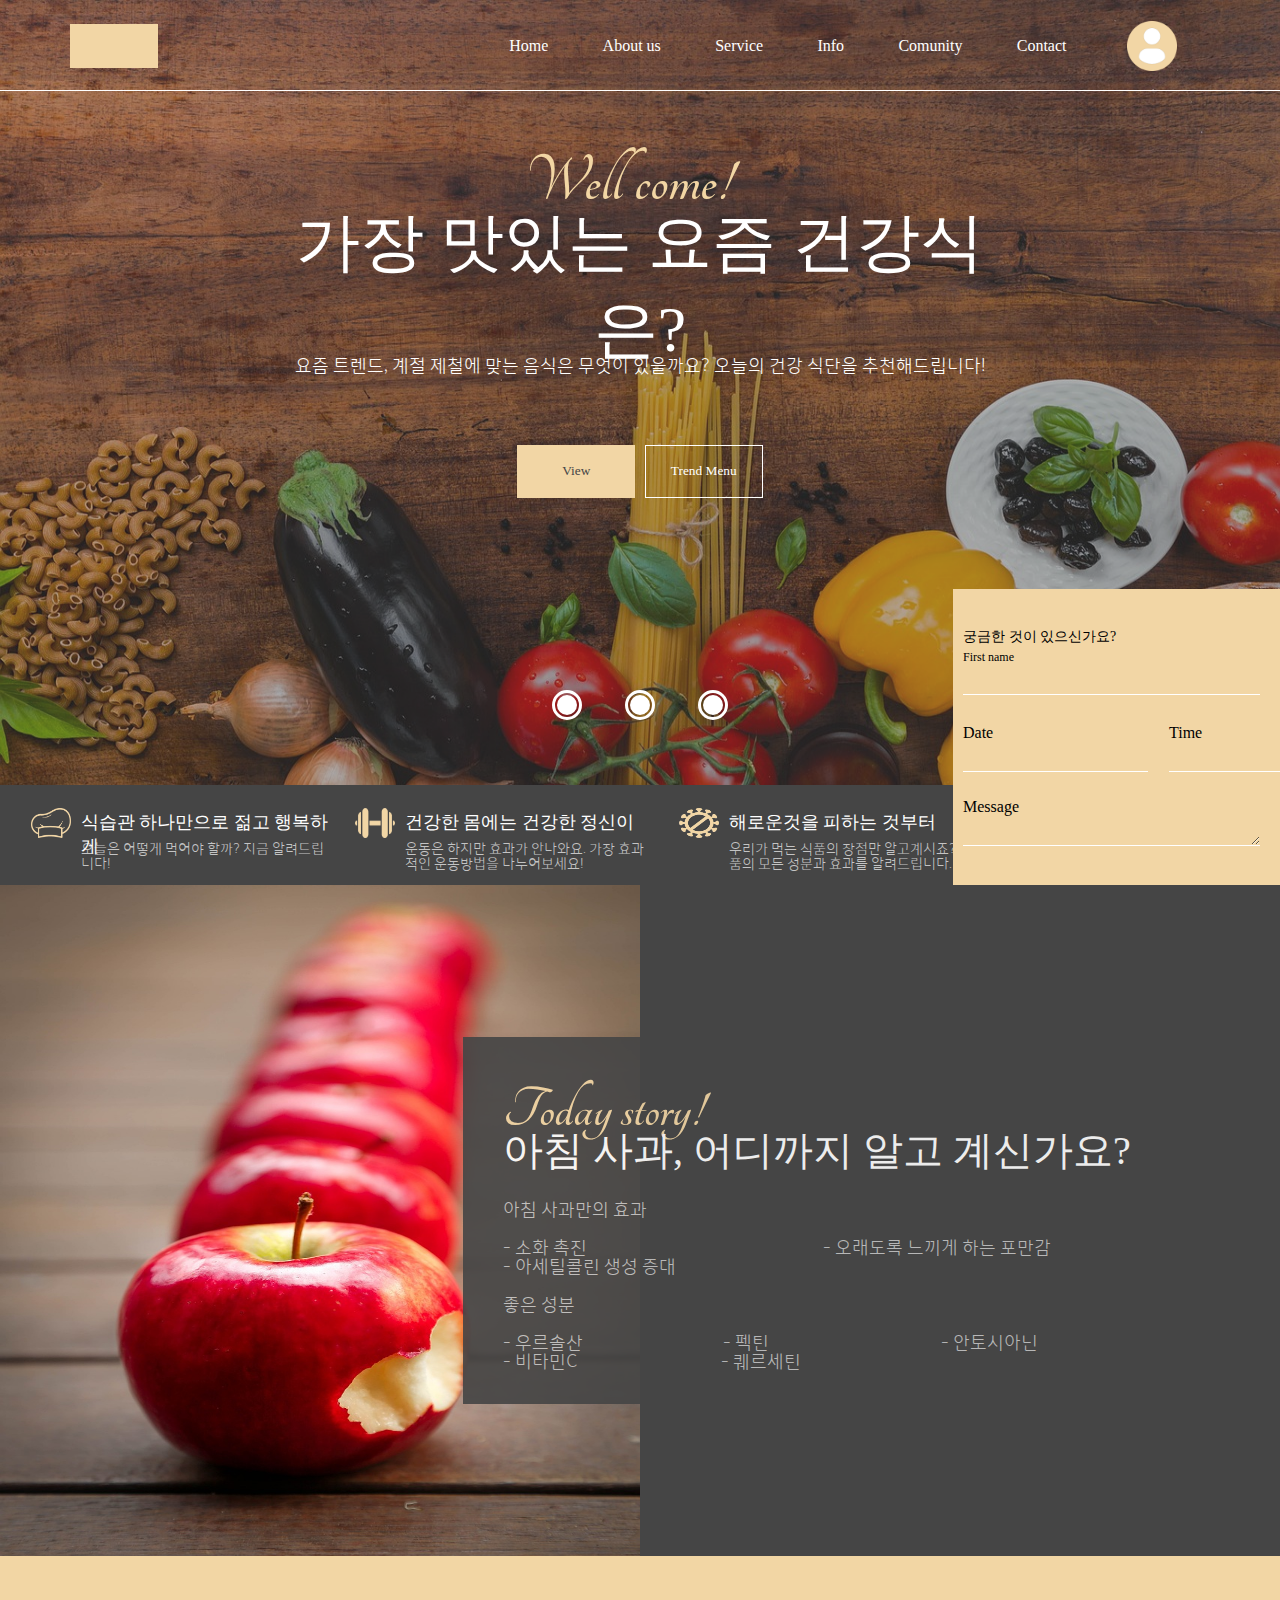
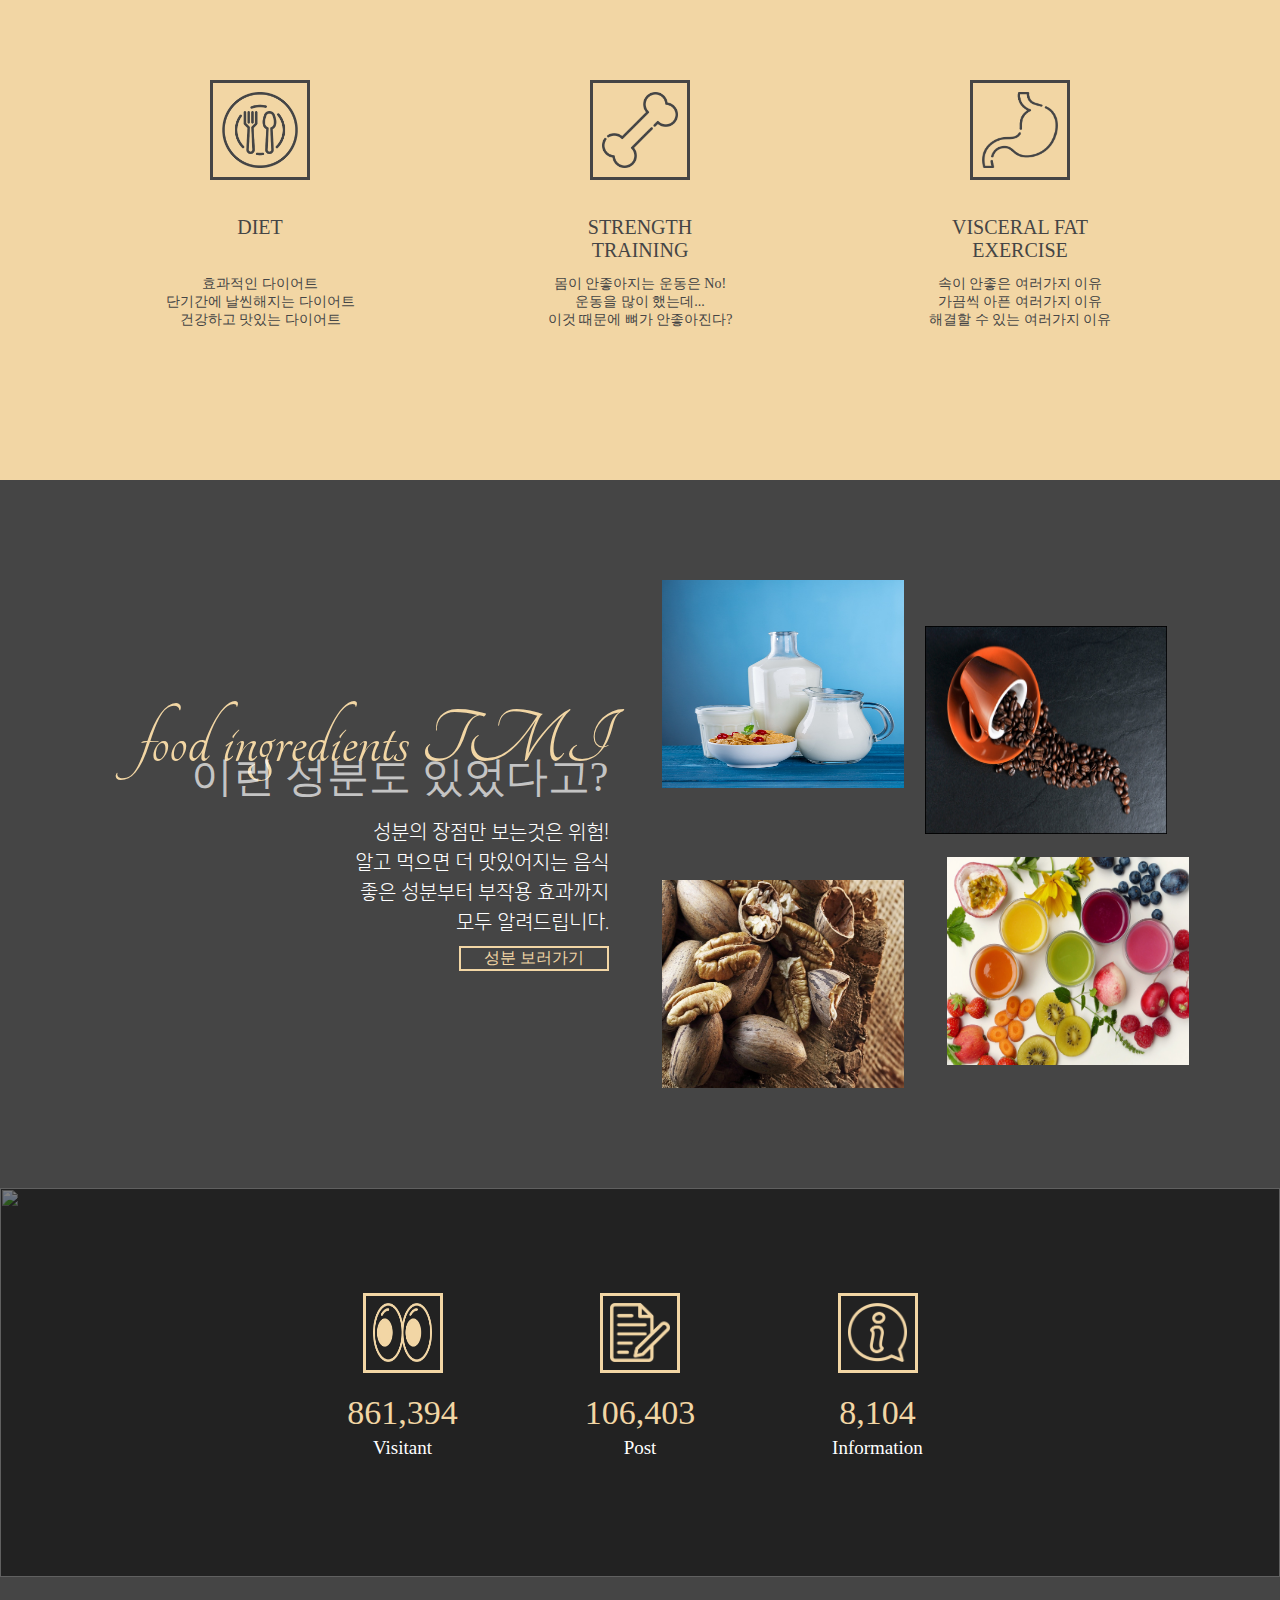
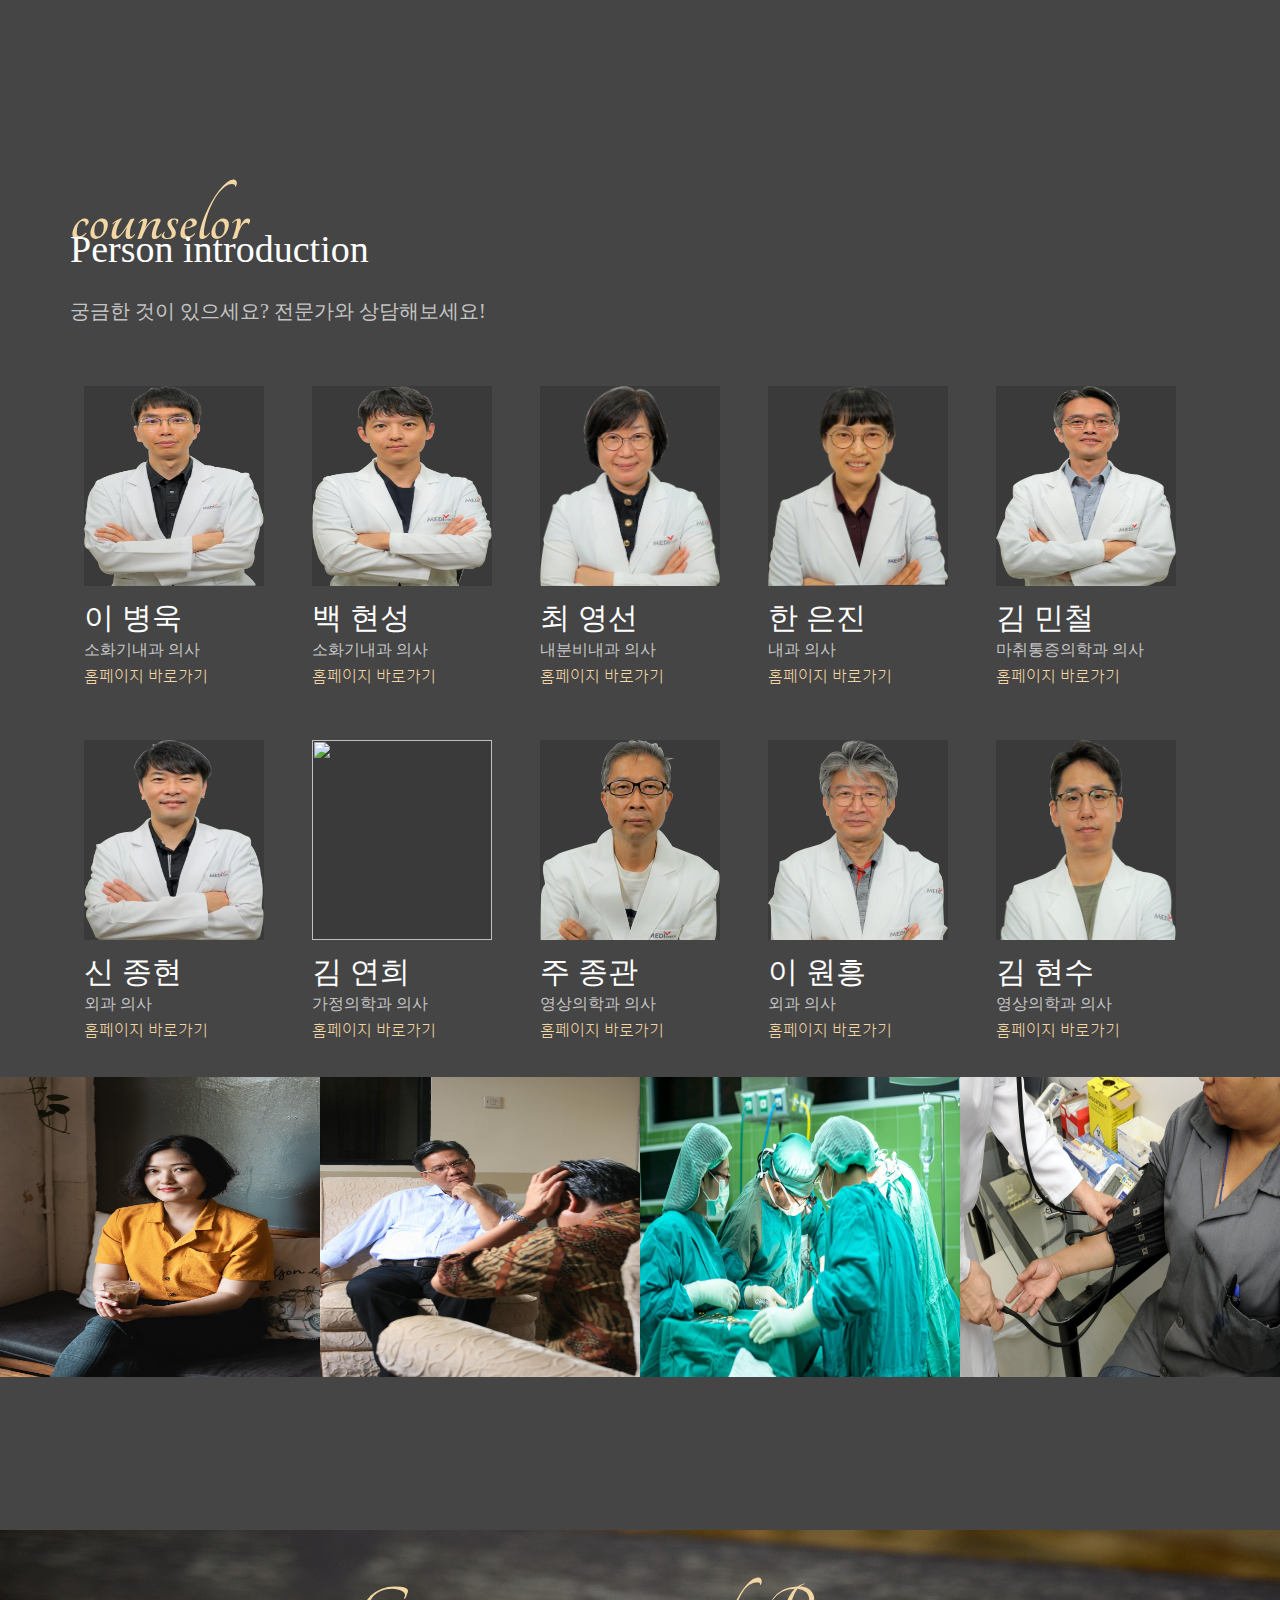
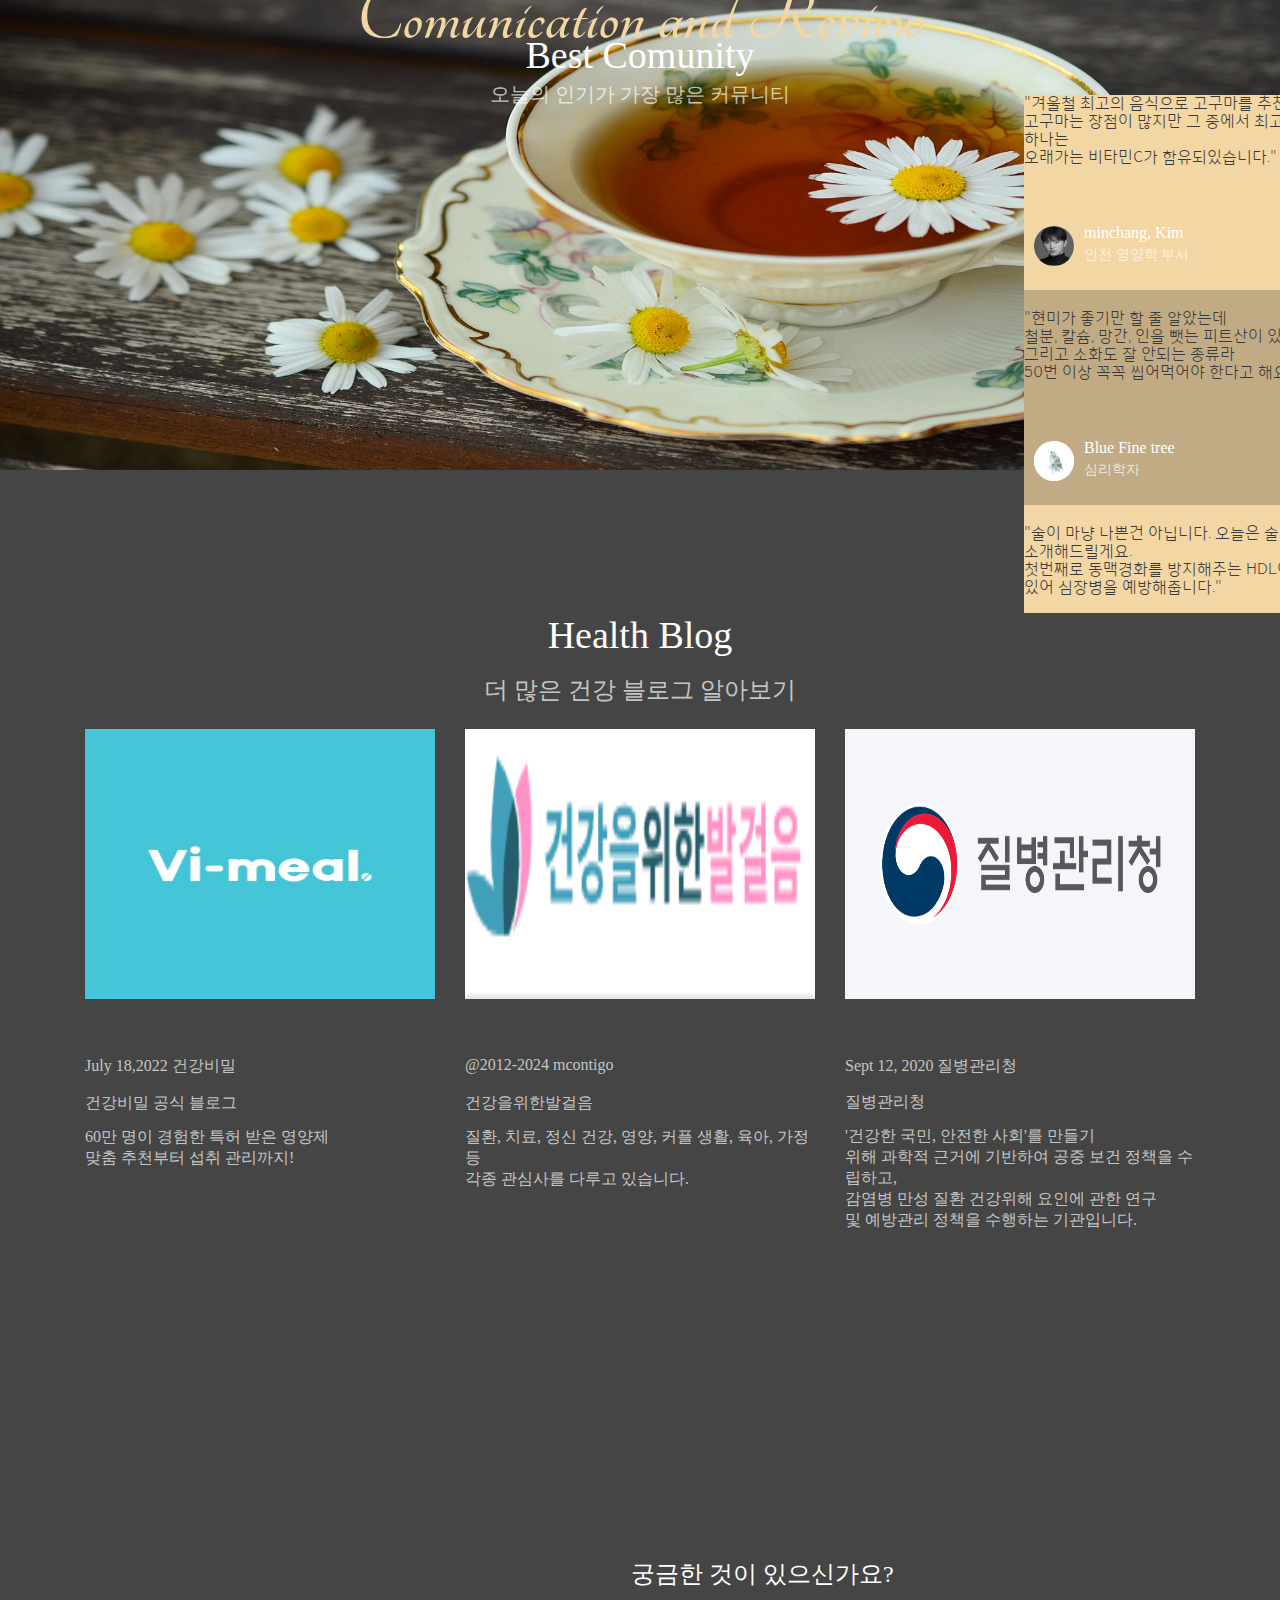
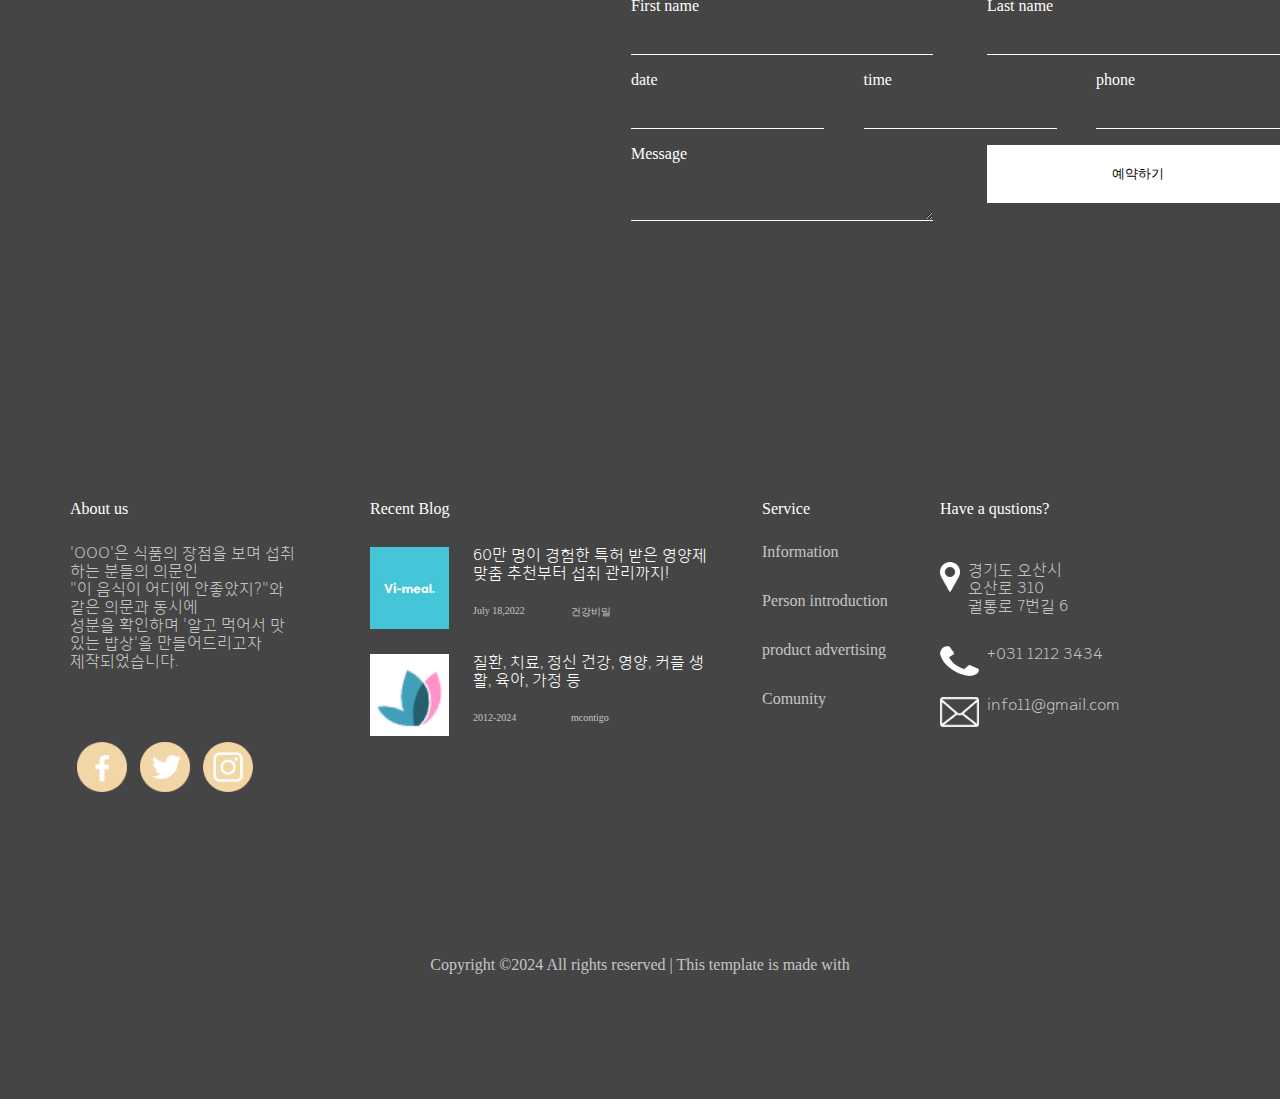
==== commit 3b18104a: "2024-02-15_01" ====
--- a/index.html
+++ b/index.html
@@ -70,7 +70,7 @@
             <div class="slider_sub_layer">
                 <div class="slider_sub_icon"><img src="img/reservation_1.png" alt=""></div>
                 <div class="slide_sub_location">
-                    <div class="slide_sub_title">식습관 하나만으로 오래오래 젊고 행복하게 </div>
+                    <div class="slide_sub_title">식습관 하나만으로 젊고 행복하게 </div>
                     <div class="slide_sub_text">오늘은 어떻게 먹어야 할까? 지금 알려드립니다!</div>
                 </div>
             </div>
--- a/css/main.css
+++ b/css/main.css
@@ -1,9 +1,8 @@
 @charset "utf-8";
 
-/* 슬라이더 */
-
 @media screen and (max-width:599px) {
 
+    /* 슬라이더 */
 
     #slider {
         width: 100%;
@@ -39,8 +38,8 @@
     }
 
     .slider_pagenation_button {
-        width: 40px;
-        height: 40px;
+        width: 30px;
+        height: 30px;
         border-radius: 50%;
         background:transparent;
         border: 3px solid white ;
@@ -48,13 +47,13 @@
         outline:none;
     }
     .slider_pagenation_button span{
-        width:30px;
-        height:30px;
+        width:20px;
+        height:20px;
         background-color:white;
         position: absolute;
         border-radius: 50%;
-        left:6%;
-        top:6%;
+        left:10%;
+        top:10%;
     }
 
     .slider_title_main {
@@ -500,6 +499,7 @@
         line-height: 20px;
         justify-content: center;
         text-align: center;
+        font-family: 'Sejong hospital Light';
     }
 
     .section3_text_page_button {
@@ -1165,7 +1165,6 @@
 
 }
 
-
 @media screen and (min-width:600px) {
 
     #slider {
@@ -1209,8 +1208,8 @@
     }
 
     .slider_pagenation_button {
-        width: 40px;
-        height: 40px;
+        width: 30px;
+        height: 30px;
         border-radius: 50%;
         background:transparent;
         border: 3px solid white ;
@@ -1218,13 +1217,13 @@
         outline:none;
     }
     .slider_pagenation_button span{
-        width:30px;
-        height:30px;
+        width:20px;
+        height:20px;
         background-color:white;
         position: absolute;
         border-radius: 50%;
-        left:6%;
-        top:6%;
+        left:10%;
+        top:10%;
     }
 
     .slider_title_main {
@@ -1319,7 +1318,7 @@
 
     .slider_sub {
         width: 75%;
-        height: 300px;
+        height: 100%;
                 display: flex;
                 flex-direction:row;
                 justify-content:space-between;
@@ -1705,6 +1704,7 @@
         font-size: 18px;
         color: white;
         line-height: 30px;
+        font-family: 'Sejong hospital Light';
     }
 
     .section3_text_page_button {
@@ -2375,10 +2375,9 @@
 
 }
 
-
-/* 슬라이더 */
-
 @media screen and (min-width:1024px) {
+
+    /* 슬라이더 */
 
     #slider {
         width: 100%;
@@ -2420,8 +2419,8 @@
     }
 
     .slider_pagenation_button {
-        width: 40px;
-        height: 40px;
+        width: 30px;
+        height: 30px;
         border-radius: 50%;
         background:transparent;
         border: 3px solid white ;
@@ -2429,13 +2428,13 @@
         outline:none;
     }
     .slider_pagenation_button span{
-        width:30px;
-        height:30px;
+        width:20px;
+        height:20px;
         background-color:white;
         position: absolute;
         border-radius: 50%;
-        left:6%;
-        top:6%;
+        left:10%;
+        top:10%;
     }
 
 
@@ -2533,19 +2532,18 @@
 
     .slider_sub {
         width: 913px;
-        height: 84px;
+        height: 100%;
         margin-left: 40px;
         display: flex;
         align-items: center;
         flex-direction: row;
         align-content: center;
         justify-content: center;
-        margin-bottom: 10px;
     }
 
     .slider_sub_layer {
         width: 304px;
-        height: 84px;
+        height: 100%;
         display: flex;
         align-items: center;
         flex-direction: row;
@@ -2555,7 +2553,7 @@
 
     .slide_sub_location {
         width: 264px;
-        height: 84px;
+        height: 80px;
         display: flex;
         justify-content: space-between;
         flex-direction: column;
@@ -2887,6 +2885,7 @@
         font-size: 20px;
         color: white;
         line-height: 30px;
+        font-family: 'Sejong hospital Light';
     }
 
     .section3_text_page_button {
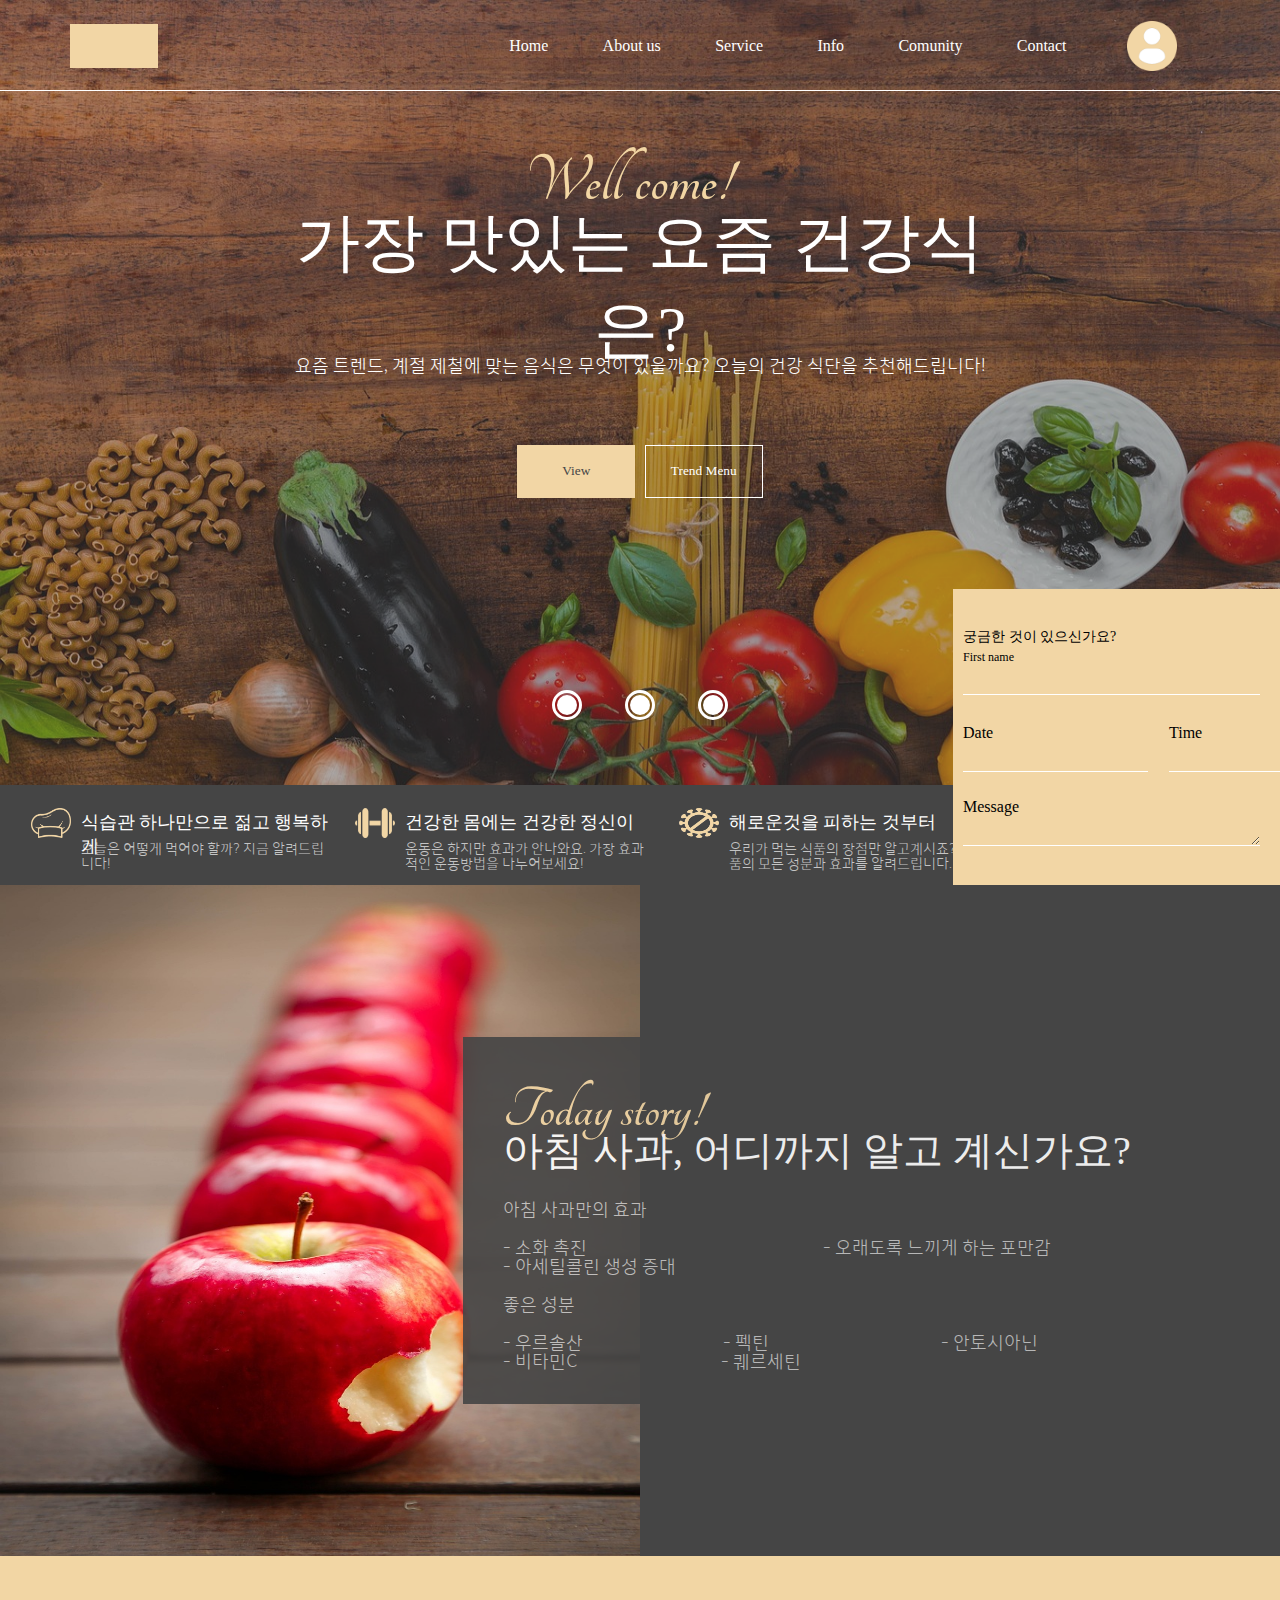
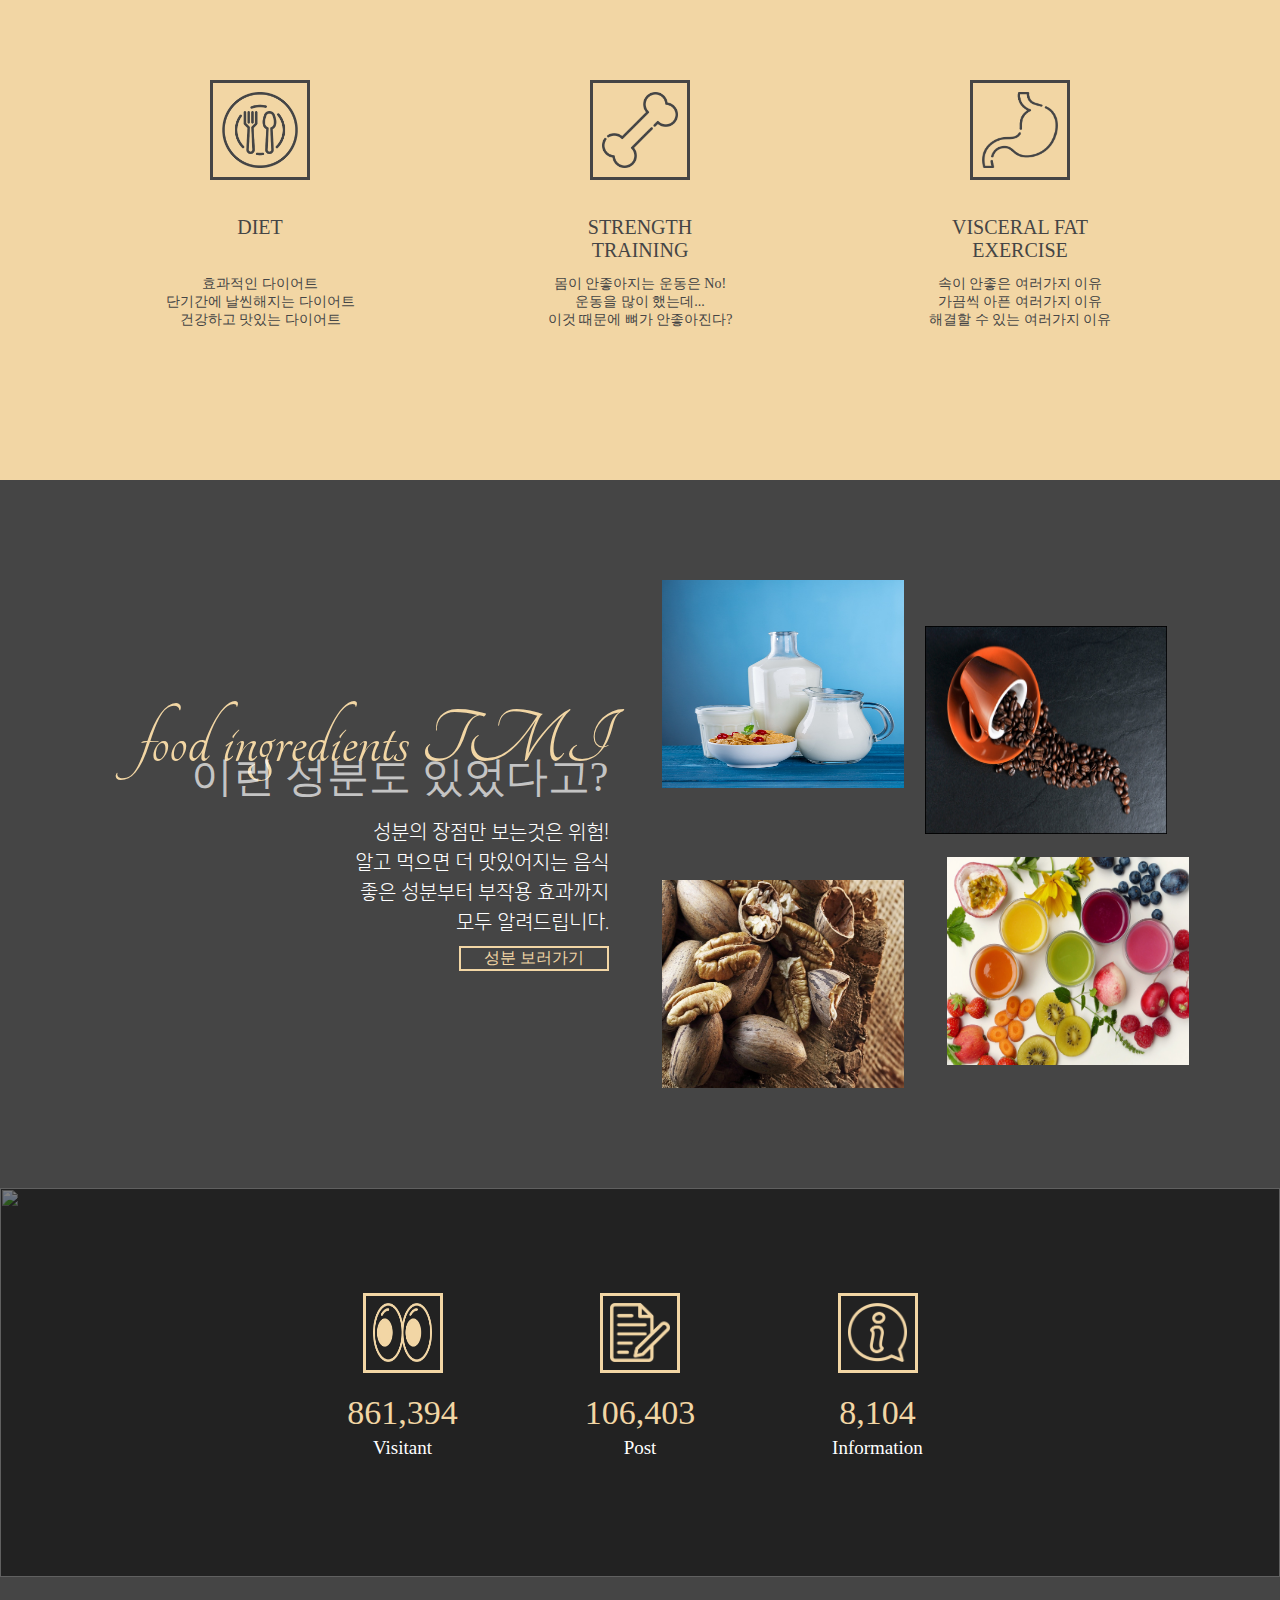
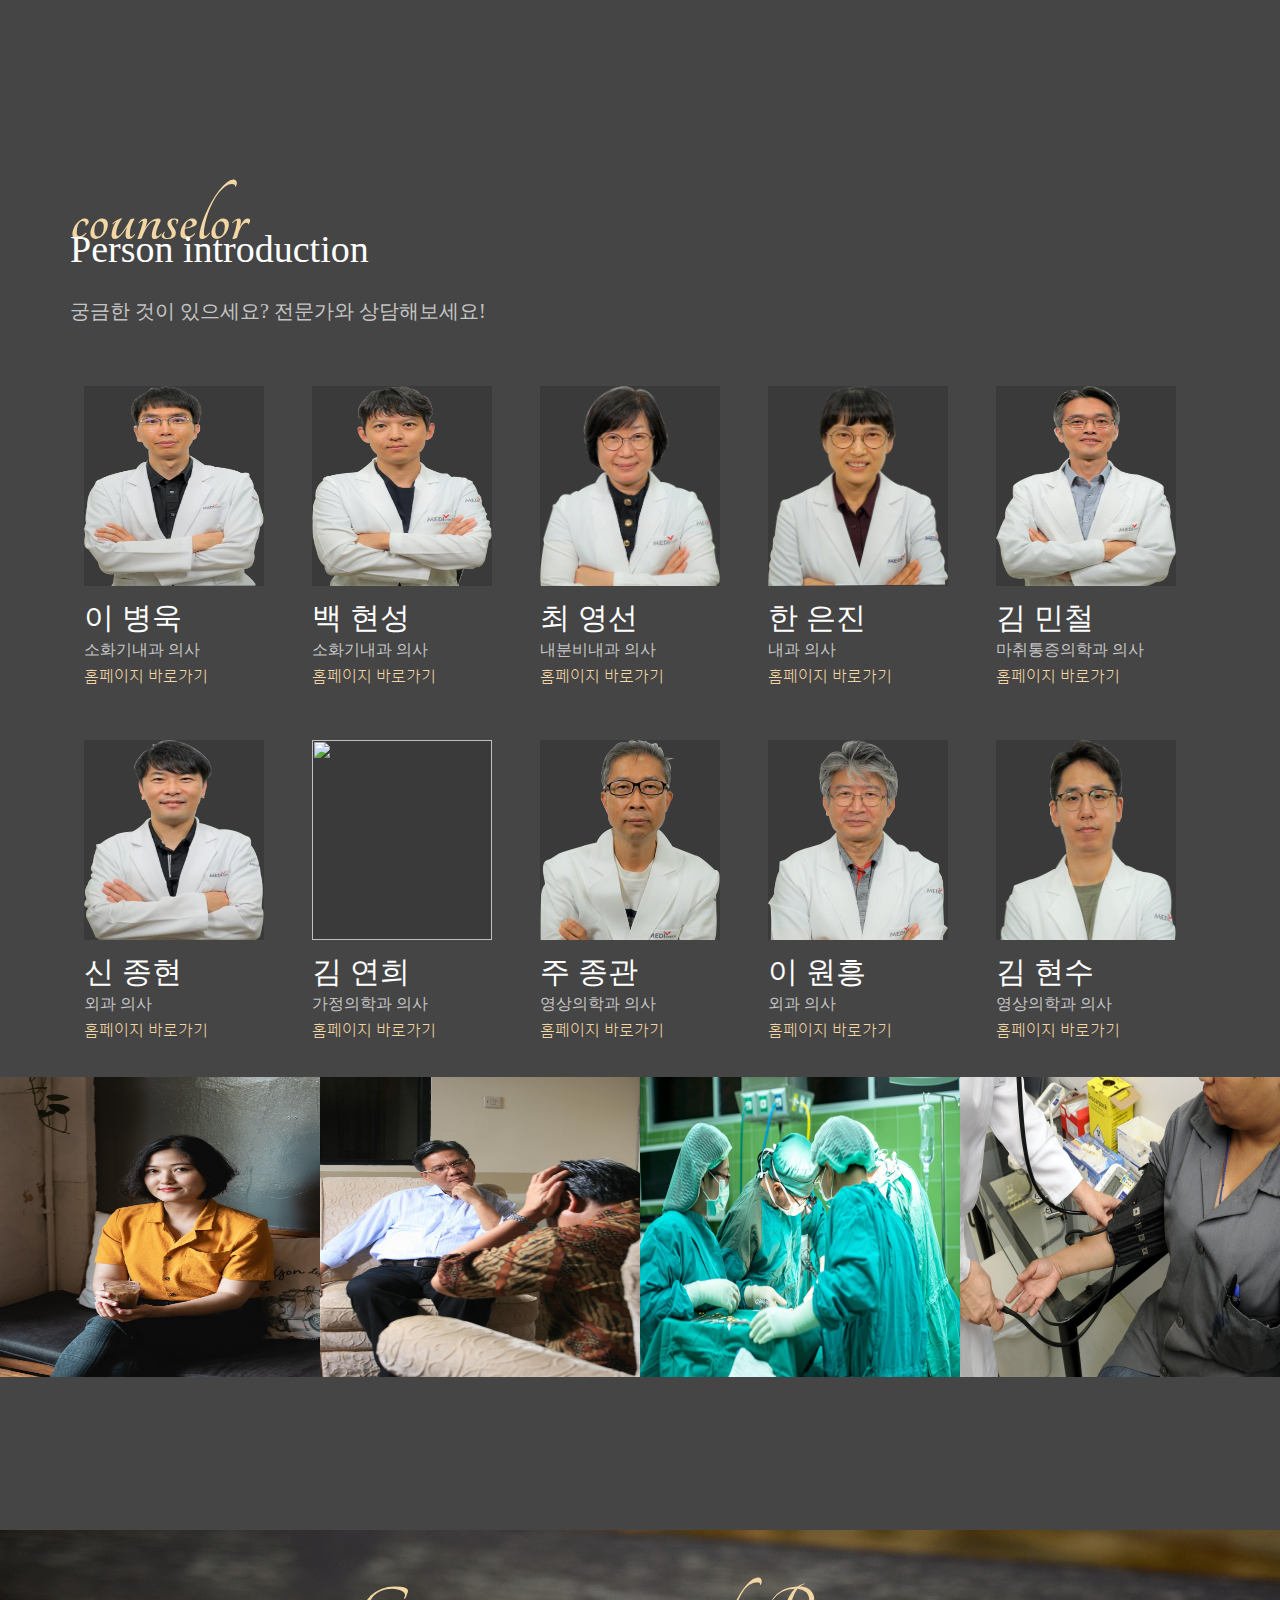
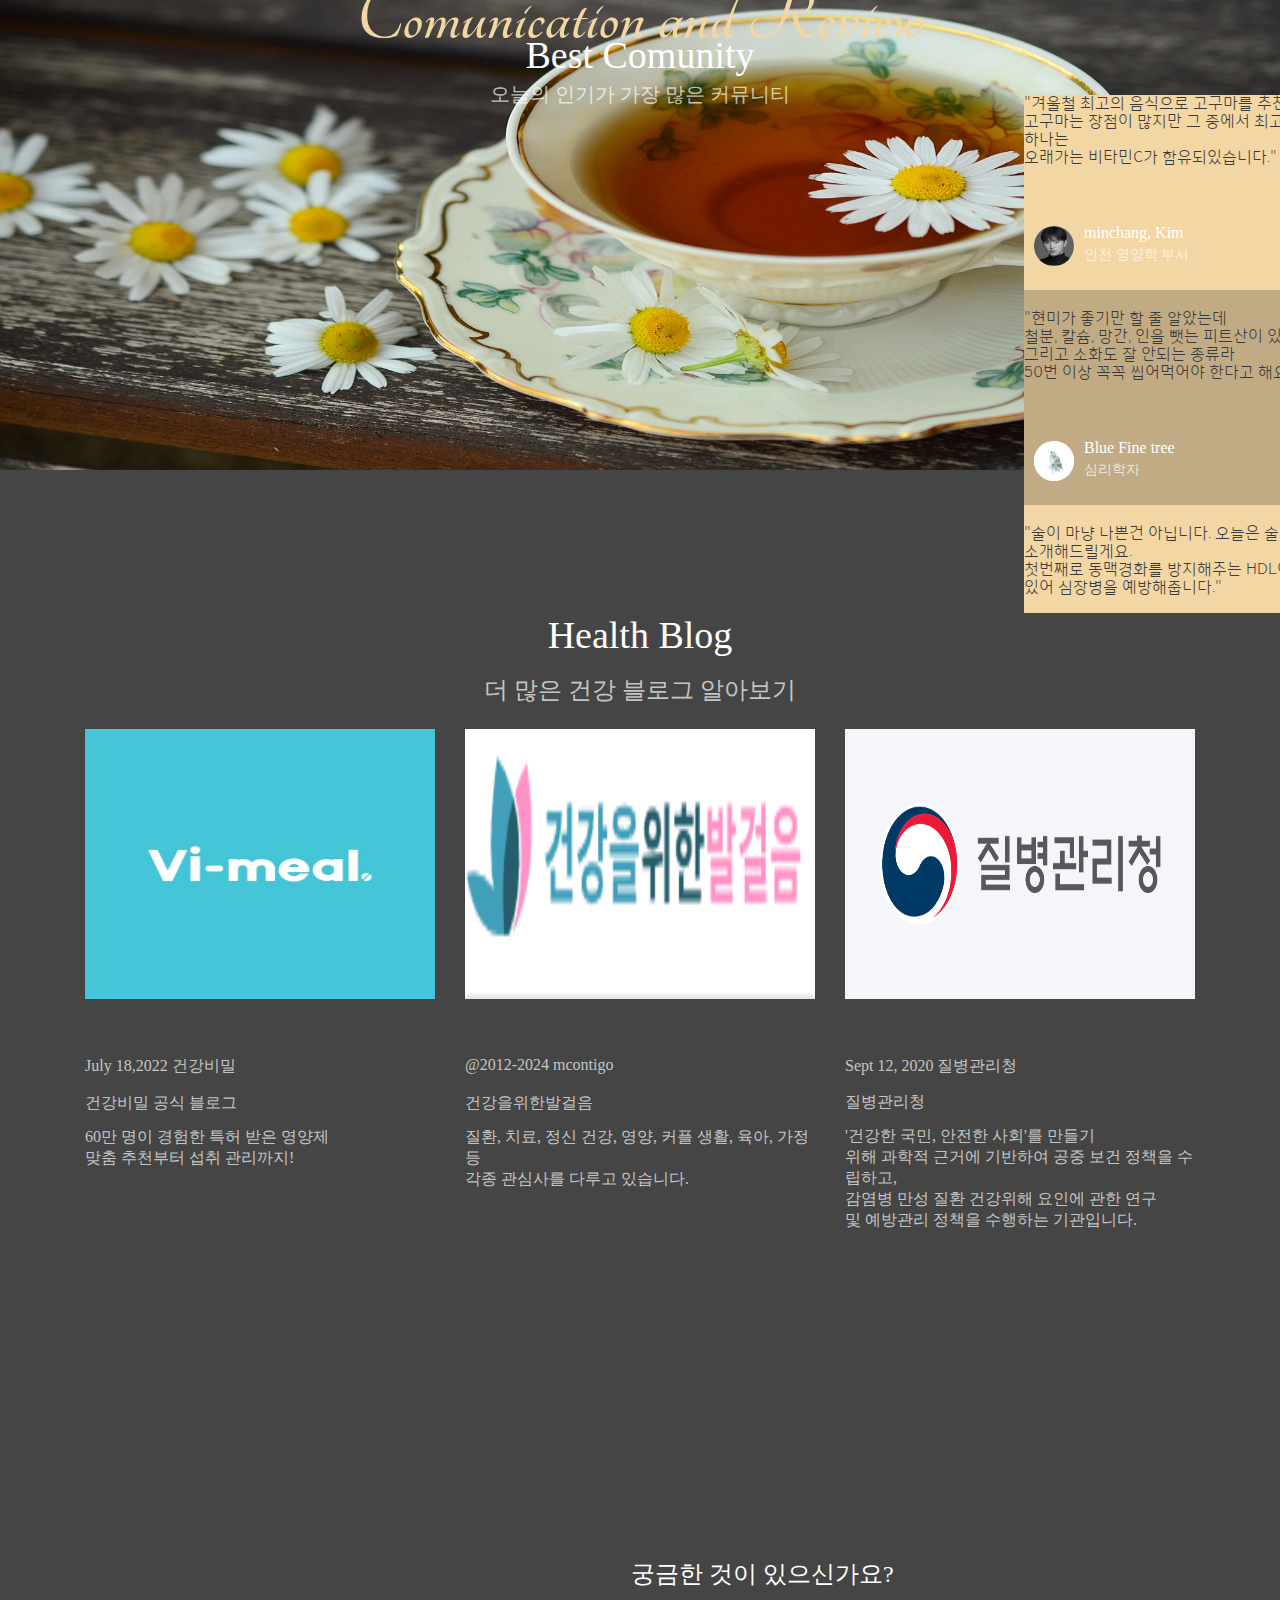
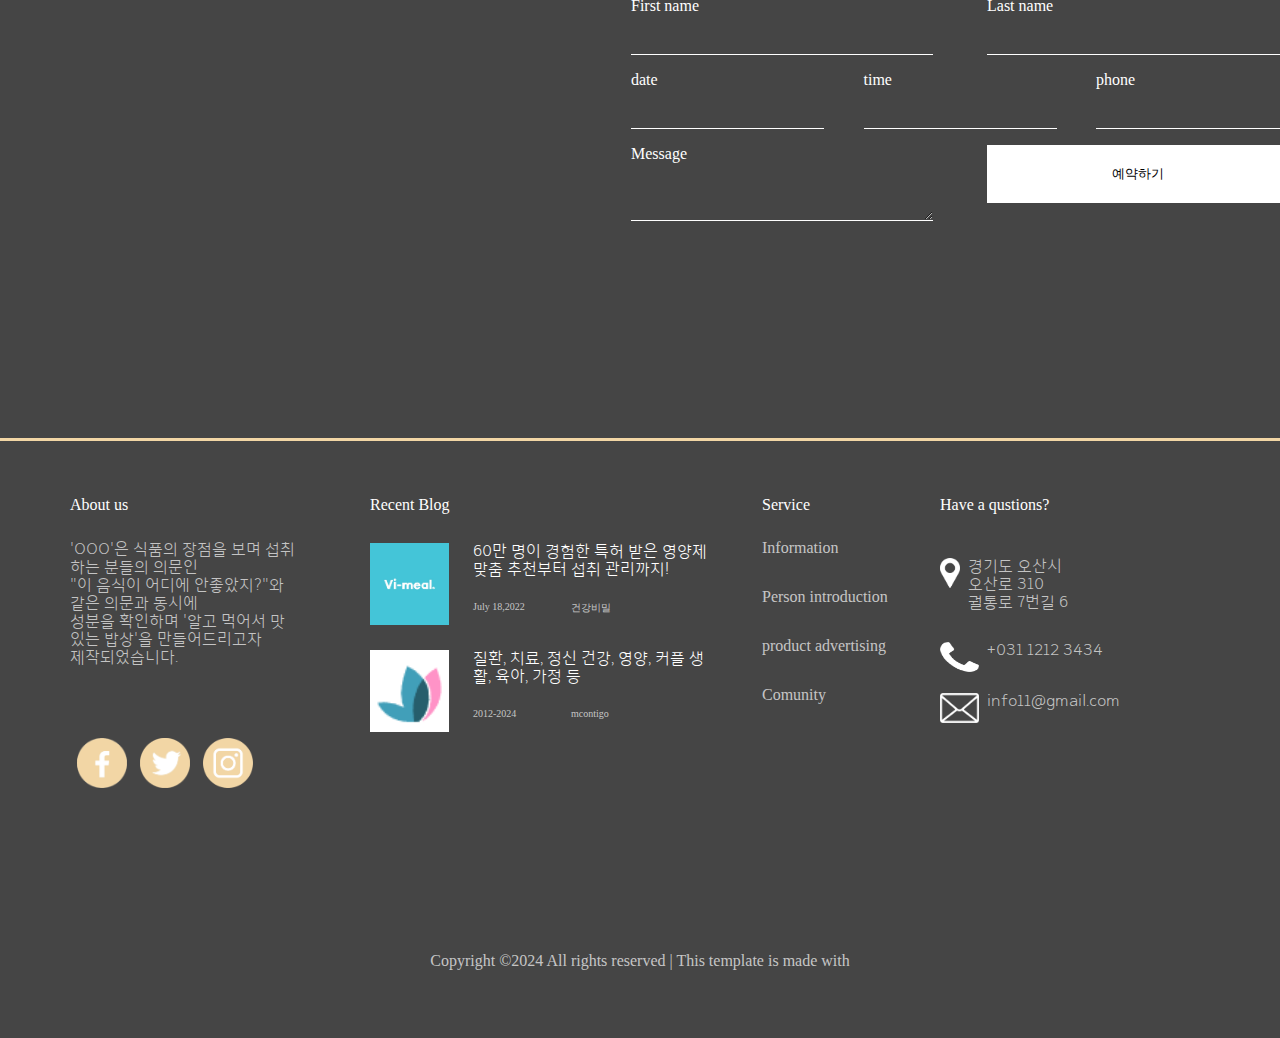
==== commit 1149f3c5: "2024-02-16_01" ====
--- a/index.html
+++ b/index.html
@@ -4,7 +4,7 @@
 <head>
     <meta charset="UTF-8">
     <meta name="viewport" content="width=device-width, initial-scale=1.0">
-    <title>Document</title>
+    <title>모든 건강의 이야기,</title>
 
     <link rel="stylesheet" href="css/reset.css">
     <link rel="stylesheet" href="css/common.css">
--- a/css/common.css
+++ b/css/common.css
@@ -113,6 +113,7 @@
         width: 100%;
         height: auto;
         margin-top: 50px;
+        border-top: 3px solid #F2D6A5;
     }
 
     .footer_main {
@@ -476,6 +477,7 @@
         width: 100%;
         height: auto;
         margin-top: 50px;
+        border-top: 3px solid #F2D6A5;
     }
 
     .footer_main {
@@ -828,11 +830,13 @@
 
     footer {
         width: 100%;
-        height: 711px;
+        height: 600px;
         display: flex;
         justify-content: center;
         align-content: center;
         align-items: center;
+        border-top: 3px solid #F2D6A5;
+        margin-top: 50px;
     }
 
     .footer_main {
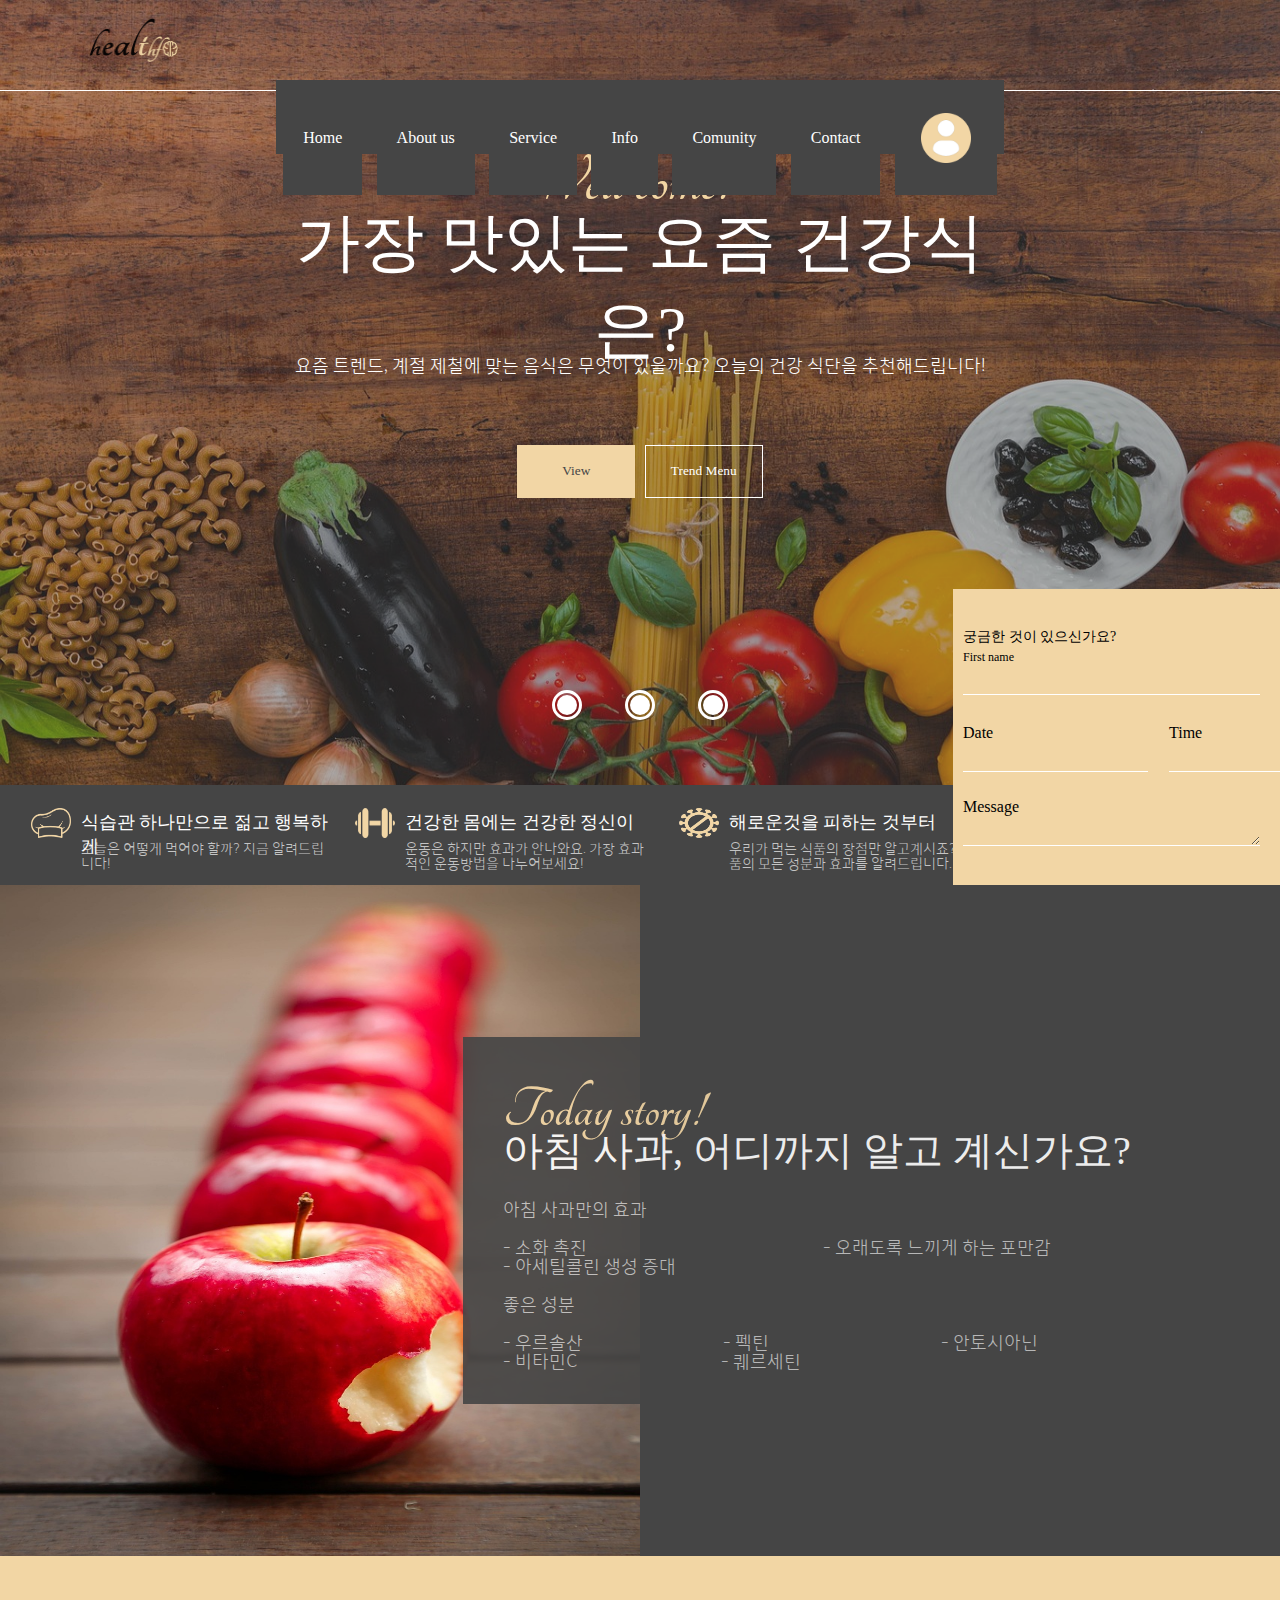
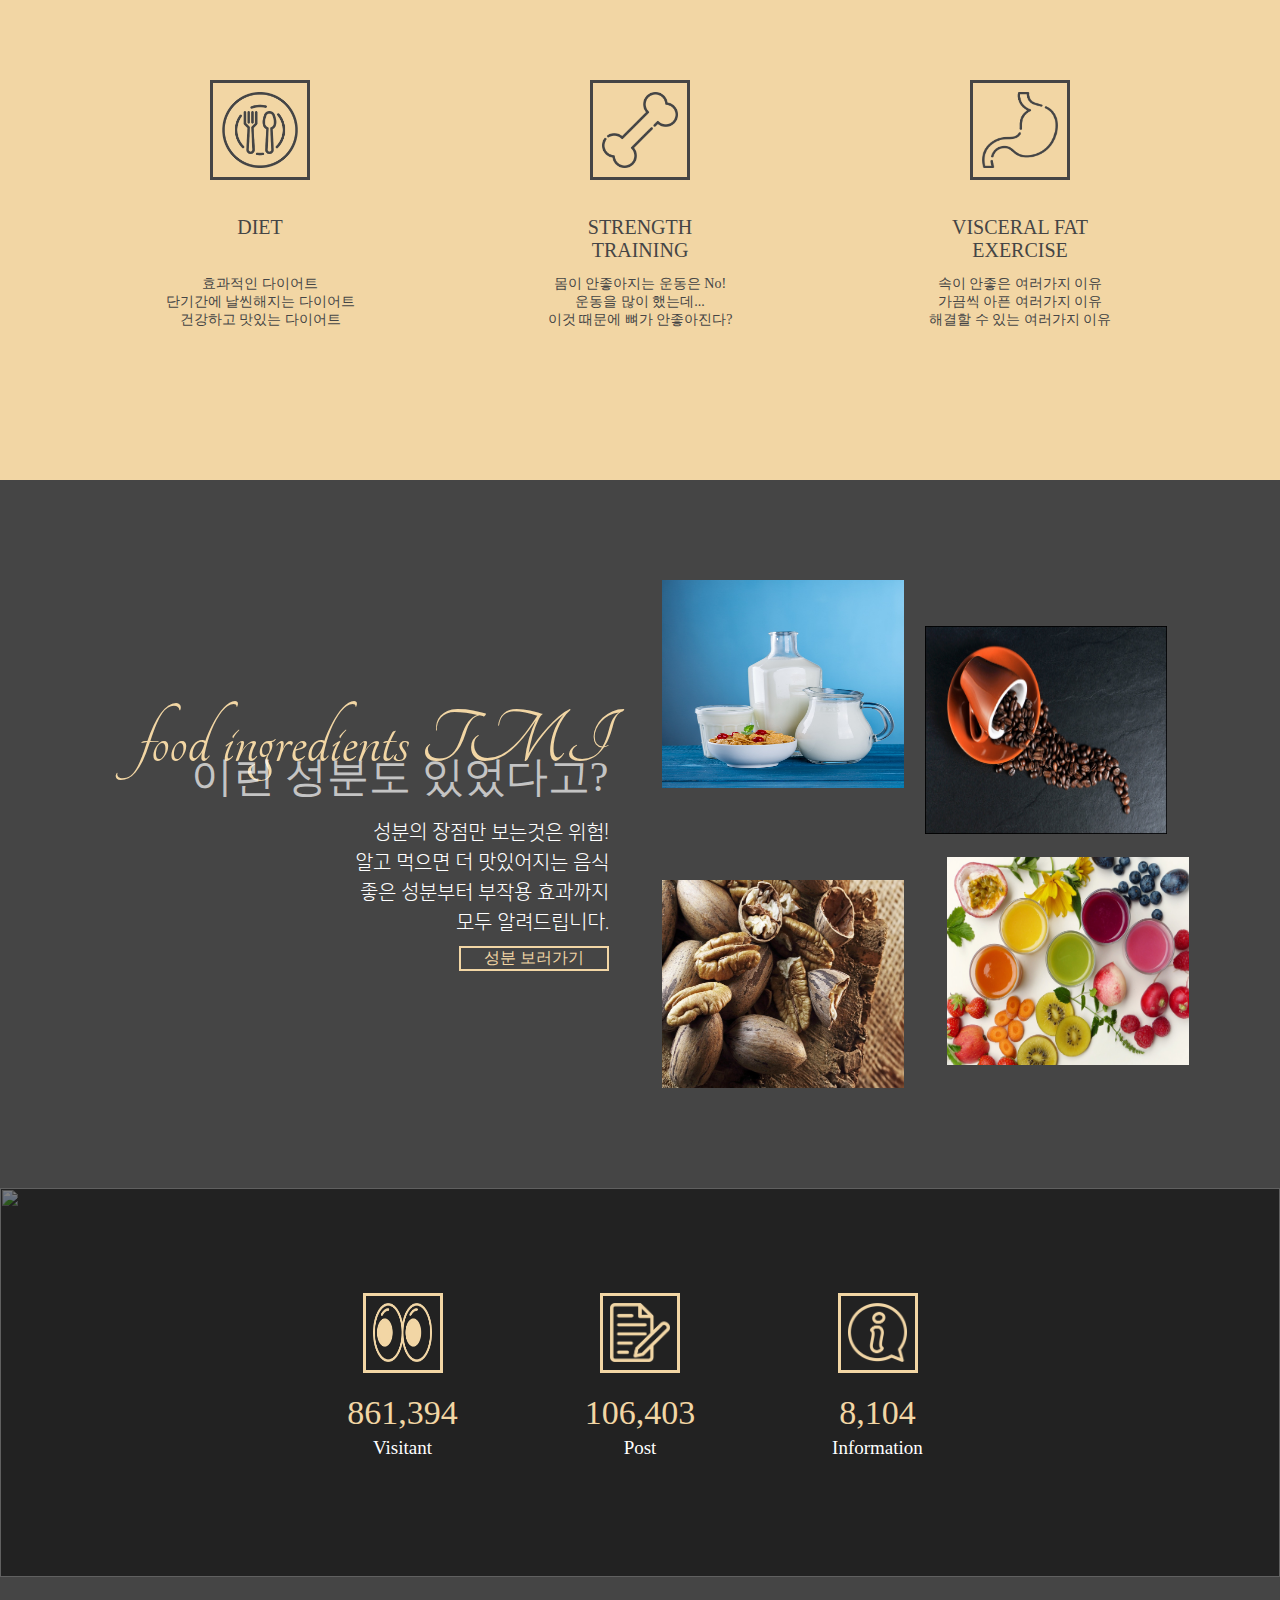
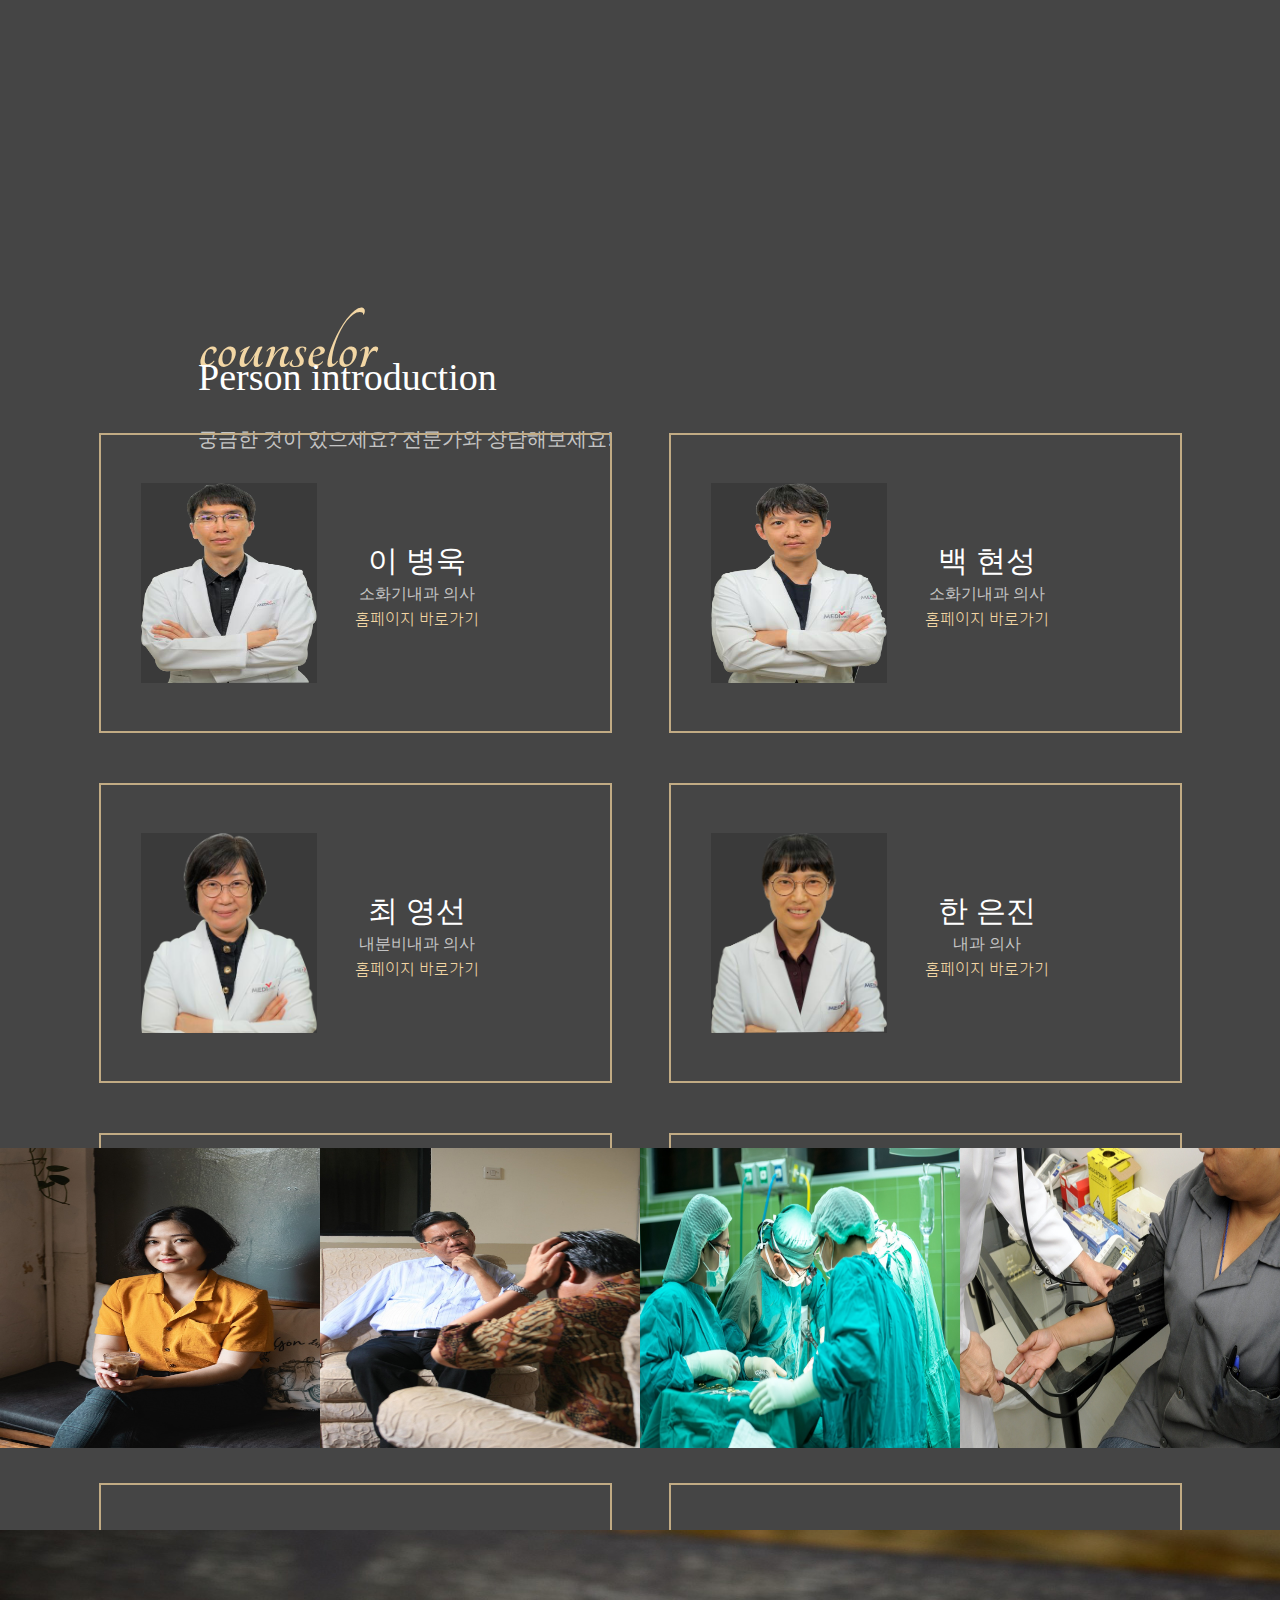
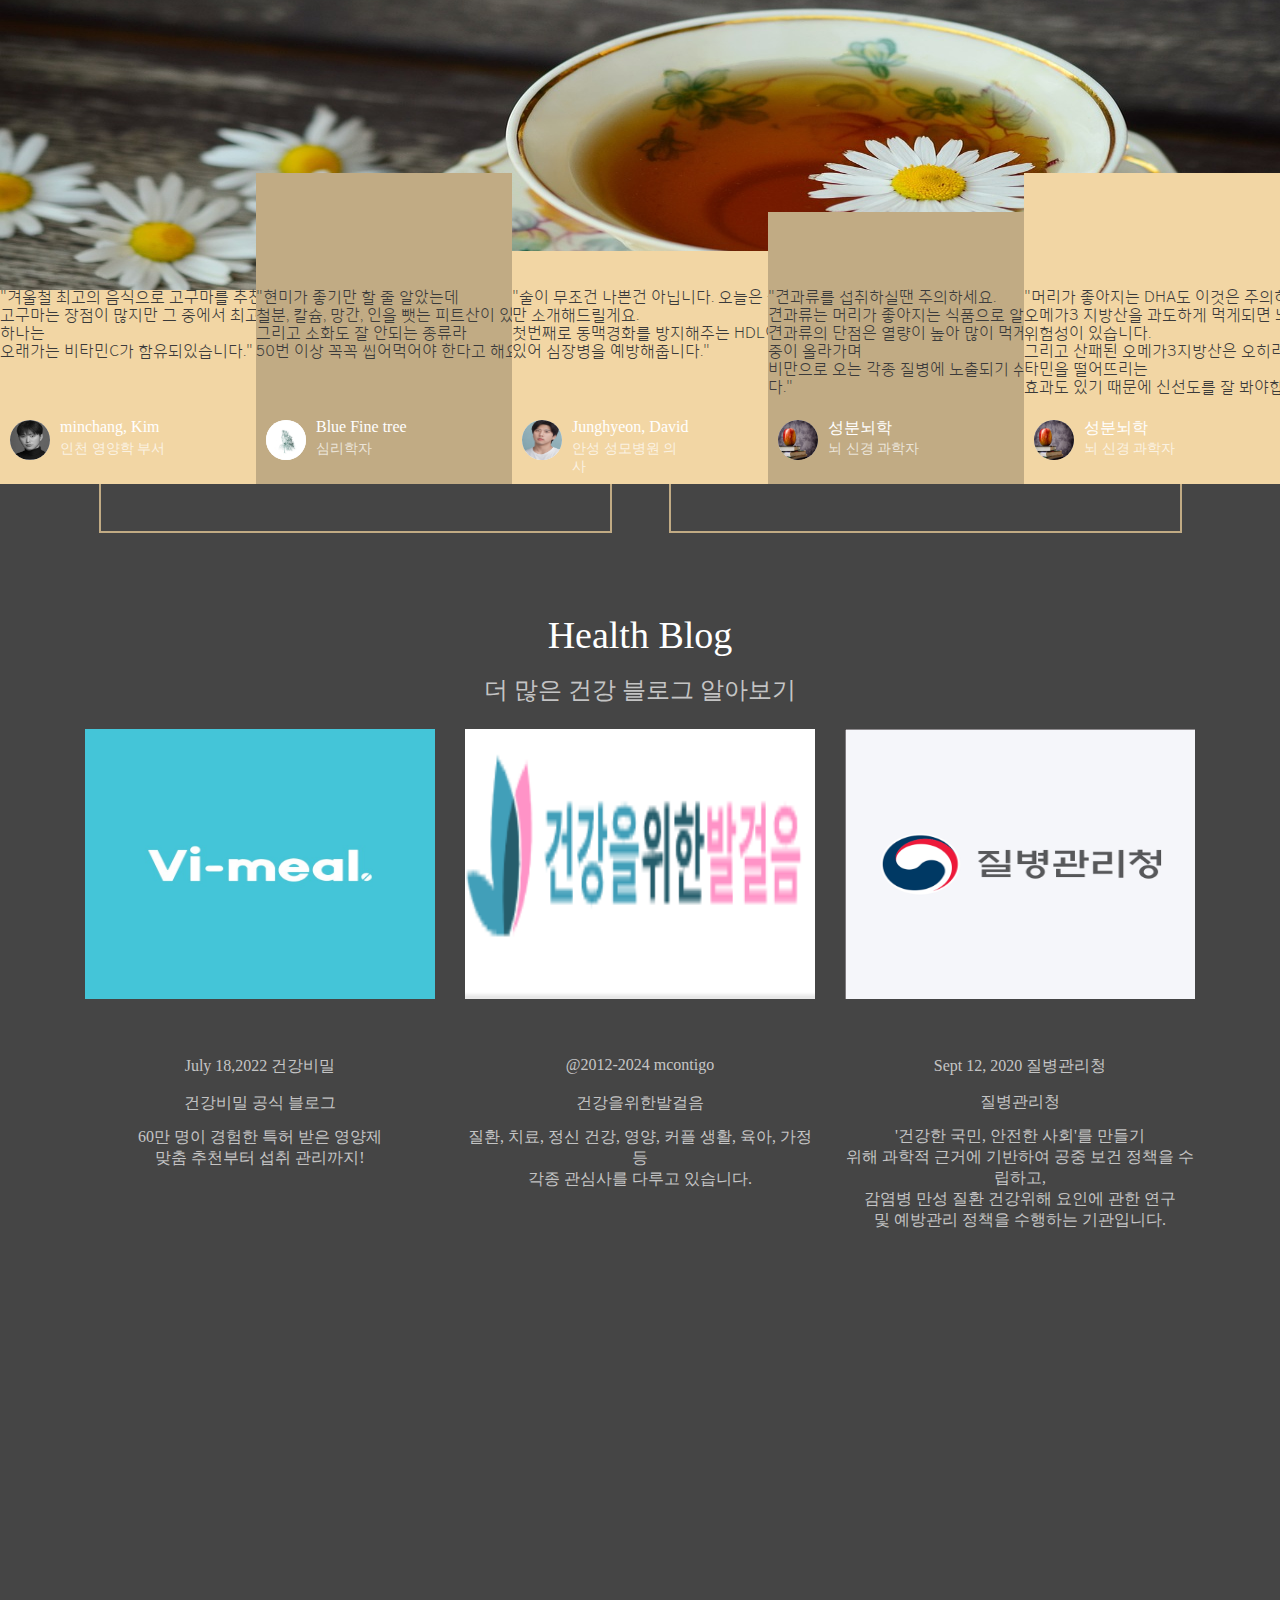
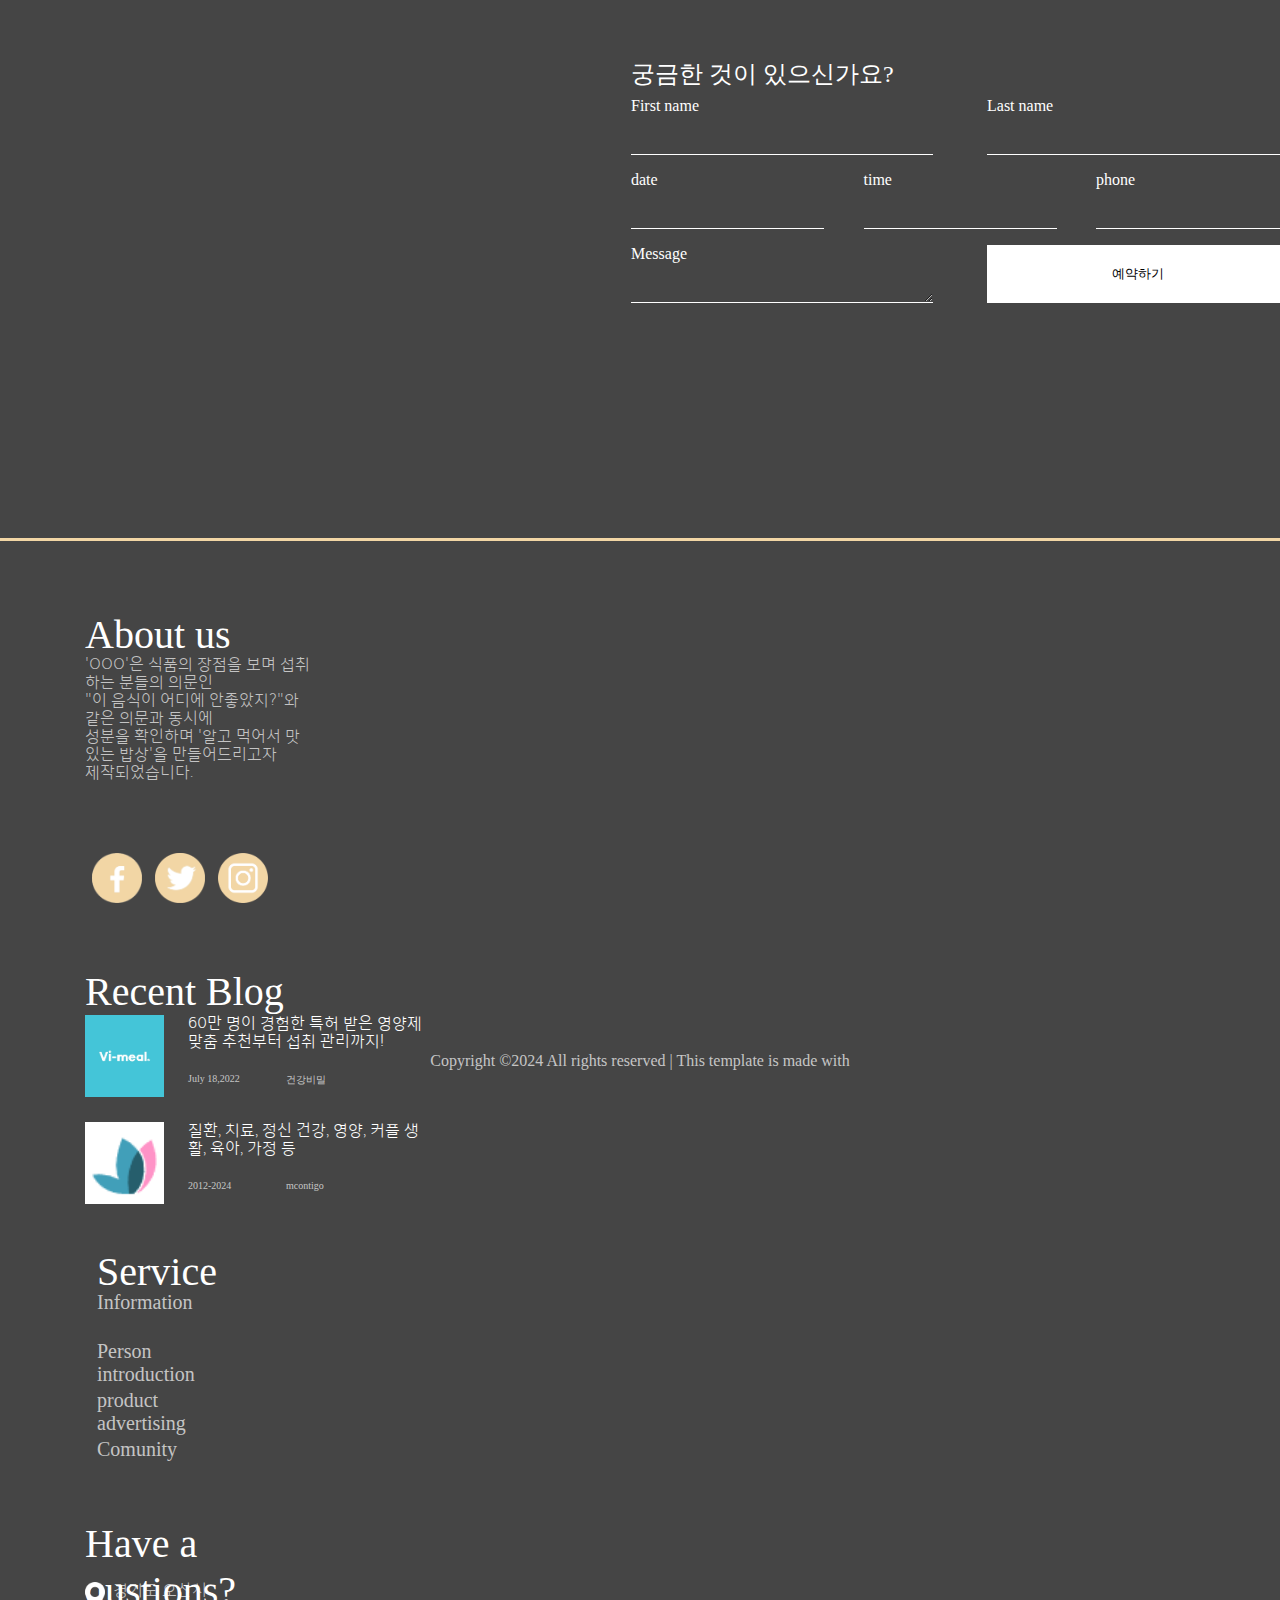
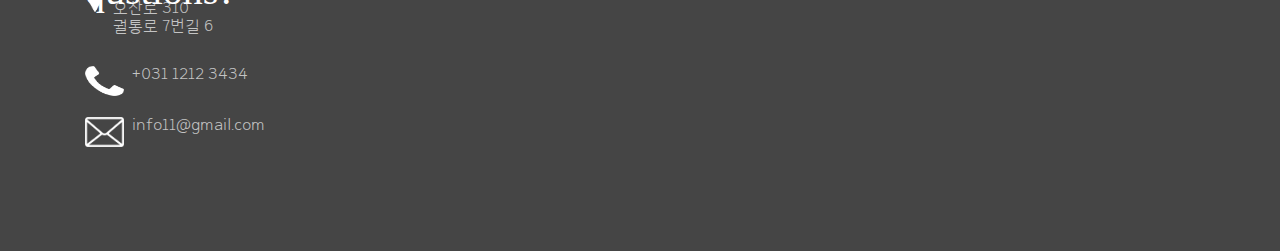
==== commit 900cf4e7: "2024-02-19_001" ====
--- a/index.html
+++ b/index.html
@@ -20,8 +20,13 @@
 
         <div class="container">
             <div class="nav_main">
-                <div class="nav_logo"></div>
-                <div class="nav_bars"></div>
+                <div class="nav_logo">
+                    <img src="img/logo.png" alt="">
+                </div>
+                <div class="nav_bars">
+                    <img src="img/menu_1.png" alt="">
+                    <div class="bars_menu">Menu</div>
+                </div>
             </div>
             <nav>
                 <ul class="menu">
@@ -272,73 +277,93 @@
 
             <div class="person_list">
                 <div class="person_list_image"><img src="img/person_1.png" alt=""></div>
+                <div class="person_list_txtx_page">
                 <div class="person_list_head">이 병욱</div>
                 <div class="person_list_job">소화기내과 의사</div>
                 <div class="person_list_link"><a
                         href="https://kss.kahp.or.kr/user/bbs/BD_selectBbsList.do?q_bbsCode=1120">홈페이지 바로가기</a></div>
             </div>
+            </div>
             <div class="person_list">
                 <div class="person_list_image"><img src="img/person_2.png" alt=""></div>
+                <div class="person_list_txtx_page">
                 <div class="person_list_head">백 현성</div>
                 <div class="person_list_job">소화기내과 의사</div>
                 <div class="person_list_link"><a
                         href="https://kss.kahp.or.kr/user/bbs/BD_selectBbsList.do?q_bbsCode=1120">홈페이지 바로가기</a></div>
             </div>
+            </div>
             <div class="person_list">
                 <div class="person_list_image"><img src="img/person_3.png" alt=""></div>
+                <div class="person_list_txtx_page">
                 <div class="person_list_head">최 영선</div>
                 <div class="person_list_job">내분비내과 의사</div>
                 <div class="person_list_link"><a
                         href="https://kss.kahp.or.kr/user/bbs/BD_selectBbsList.do?q_bbsCode=1120">홈페이지 바로가기</a></div>
             </div>
+            </div>
             <div class="person_list">
                 <div class="person_list_image"><img src="img/person_4.png" alt=""></div>
+                <div class="person_list_txtx_page">
                 <div class="person_list_head">한 은진</div>
                 <div class="person_list_job">내과 의사</div>
                 <div class="person_list_link"><a
                         href="https://kss.kahp.or.kr/user/bbs/BD_selectBbsList.do?q_bbsCode=1120">홈페이지 바로가기</a></div>
             </div>
+            </div>
             <div class="person_list">
                 <div class="person_list_image"><img src="img/person_5.png" alt=""></div>
+                <div class="person_list_txtx_page">
                 <div class="person_list_head">김 민철</div>
                 <div class="person_list_job">마취통증의학과 의사</div>
                 <div class="person_list_link"><a
                         href="https://kss.kahp.or.kr/user/bbs/BD_selectBbsList.do?q_bbsCode=1120">홈페이지 바로가기</a></div>
             </div>
+            </div>
             <div class="person_list">
                 <div class="person_list_image"><img src="img/person_6.png" alt=""></div>
+                <div class="person_list_txtx_page">
                 <div class="person_list_head">신 종현</div>
                 <div class="person_list_job">외과 의사</div>
                 <div class="person_list_link"><a
                         href="https://kss.kahp.or.kr/user/bbs/BD_selectBbsList.do?q_bbsCode=1120">홈페이지 바로가기</a></div>
             </div>
+            </div>
             <div class="person_list">
                 <div class="person_list_image"><img src="img/person_7.png" alt=""></div>
+                <div class="person_list_txtx_page">
                 <div class="person_list_head">김 연희</div>
                 <div class="person_list_job">가정의학과 의사</div>
                 <div class="person_list_link"><a
                         href="https://kss.kahp.or.kr/user/bbs/BD_selectBbsList.do?q_bbsCode=1120">홈페이지 바로가기</a></div>
             </div>
+            </div>
             <div class="person_list">
                 <div class="person_list_image"><img src="img/person_8.png" alt=""></div>
+                <div class="person_list_txtx_page">
                 <div class="person_list_head">주 종관</div>
                 <div class="person_list_job">영상의학과 의사</div>
                 <div class="person_list_link"><a
                         href="https://kss.kahp.or.kr/user/bbs/BD_selectBbsList.do?q_bbsCode=1120">홈페이지 바로가기</a></div>
             </div>
+            </div>
             <div class="person_list">
                 <div class="person_list_image"><img src="img/person_9.png" alt=""></div>
+                <div class="person_list_txtx_page">
                 <div class="person_list_head">이 원흥</div>
                 <div class="person_list_job">외과 의사</div>
                 <div class="person_list_link"><a
                         href="https://kss.kahp.or.kr/user/bbs/BD_selectBbsList.do?q_bbsCode=1120">홈페이지 바로가기</a></div>
             </div>
+            </div>
             <div class="person_list">
                 <div class="person_list_image"><img src="img/person_10.png" alt=""></div>
+                <div class="person_list_txtx_page">
                 <div class="person_list_head">김 현수</div>
                 <div class="person_list_job">영상의학과 의사</div>
                 <div class="person_list_link"><a
                         href="https://kss.kahp.or.kr/user/bbs/BD_selectBbsList.do?q_bbsCode=1120">홈페이지 바로가기</a></div>
+            </div>
             </div>
         </div>
 
@@ -355,12 +380,13 @@
     <!-- section_6 -->
 
     <section class="section_6">
-        <img src="img/cup-829527_1280.jpg" alt="">
+
         <div class="section6_title_page">
             <div class="section6_title_page_headline">Comunication and Review</div>
             <div class="section6_title_page_title">Best Comunity</div>
             <div class="section6_title_page_text">오늘의 인기가 가장 많은 커뮤니티</div>
         </div>
+        <img src="img/cup-829527_1280.jpg" alt="">
         <div class="section6_community">
             <div class="section6_community_list">
                 <div class="section6_community_list_user">
@@ -398,7 +424,7 @@
             <div class="section6_community_list">
                 <div class="section6_community_list_user">
                     <div class="section6_community_list_user_text">
-                        "술이 마냥 나쁜건 아닙니다. 오늘은 술의 장점만 소개해드릴게요.
+                        "술이 무조건 나쁜건 아닙니다. 오늘은 술의 장점만 소개해드릴게요.
                         <br>첫번째로 동맥경화를 방지해주는 HDL이 함유되있어 심장병을 예방해줍니다."
                     </div>
                     <div class="section6_community_list_user_sub">
@@ -519,7 +545,15 @@
                 <div class="section8_title_list_massage">
                     <div class="section8_title_list_massage_list">Message <textarea name="" id="" cols="30"
                             rows="10"></textarea></div>
-                    <div class="section8_title_list_massage_button"> <input type="button" value="예약하기"></div>
+                    <div class="section8_title_list_massage_button"> <input type="button" value="예약하기"
+                        id="reservation_click_2"></div>
+                </div>
+            </div>
+
+            <div id="modalwrap_2">
+                <div class="modal">
+                    <p>예약이 전송되었습니다.</p>
+                    <button id="reservation_close_2">Close</button>
                 </div>
             </div>
 
--- a/css/common.css
+++ b/css/common.css
@@ -32,7 +32,7 @@
 }
 
 
-@media screen and (max-width:599px) {
+@media screen and (max-width:699px) {
 
     /* 네비게이션 */
 
@@ -63,13 +63,28 @@
     .nav_logo {
         width: 88px;
         height: 44px;
-        background-color: #F2D6A5;
+    }
+
+    .nav_logo img{
+        width:100%;
+        height:100%;
     }
 
     .nav_bars {
         width: 100px;
         height: 40px;
-        background-color: aqua;
+        display: flex;
+        justify-content: center;
+    }
+
+    .nav_bars img{
+        width:40px;
+        height:40px;
+        display:flex;
+    }
+
+    .bars_menu{
+        display:none;
     }
 
     nav {
@@ -396,7 +411,7 @@
 
 
 
-@media screen and (max-width:1023px) {
+@media screen and (min-width:700px) {
 
 
         /* 네비게이션 */
@@ -415,6 +430,8 @@
         flex-direction: column;
     }
 
+    
+
     .nav_main {
         width: 100%;
         height: 80px;
@@ -423,18 +440,41 @@
         justify-content: space-between;
         align-items: center;
         padding: 20px;
+    }
+
+
+    .nav_logo img{
+        width:100%;
+        height:100%;
     }
 
     .nav_logo {
         width: 88px;
         height: 44px;
-        background-color: #F2D6A5;
     }
 
     .nav_bars {
-        width: 100px;
+        width: 150px;
         height: 40px;
-        background-color: aqua;
+        display:flex;
+        justify-content: space-around;
+        align-items: center;
+    }
+
+    .nav_bars img{
+        width:30px;
+        height:30px;
+    }
+
+    .bars_menu{
+        width: 80px;
+        height:40px;
+        font-size: 30px;
+        color: white;
+        letter-spacing: 4px;
+        display: flex;
+        align-items: center;
+        font-family: 'Sejong hospital Light';
     }
 
     nav {
@@ -784,12 +824,25 @@
     .nav_logo {
         width: 88px;
         height: 44px;
-        background-color: #F2D6A5;
+    }
+
+    .nav_logo img{
+        width:100%;
+        height:100%;
     }
 
     nav {
         width: 728px;
         height: 74px;
+    }
+
+    .nav_bars img{
+        display: none;
+    }
+
+
+    .bars_menu{
+        display: none;
     }
 
     nav ul {
--- a/css/main.css
+++ b/css/main.css
@@ -1,6 +1,6 @@
 @charset "utf-8";
 
-@media screen and (max-width:599px) {
+@media screen and (max-width:699px) {
 
     /* 슬라이더 */
 
@@ -1165,7 +1165,7 @@
 
 }
 
-@media screen and (min-width:600px) {
+@media screen and (min-width:700px) {
 
     #slider {
         width: 100%;
@@ -1548,7 +1548,6 @@
         align-items: center;
         flex-direction: column;
         opacity: 90%;
-float: right;
     }
 
     .section1_text_page_title_title {
@@ -1574,7 +1573,7 @@
     }
 
     .section1_text_page_title_text {
-        width: 679px;
+        width: 100%;
         height: 162px;
         margin-top: 37px;
         color: #ffffffb3;
@@ -1865,7 +1864,7 @@
 
     .section_5 {
         width: 100%;
-        height: 1200px;
+        height: auto;
         display: flex;
         flex-direction: column;
         align-items: center;
@@ -1873,12 +1872,13 @@
     }
 
     .section5_title {
-        width: 1140px;
-        height: 195px;
+        width: 100%;
+        height: auto;
+        padding: 10%;
     }
 
     .section5_title_headline {
-        width: 1140px;
+        width: 100%;
         height: 50px;
         font-family: 'Tangerine';
         font-size: 80px;
@@ -1887,7 +1887,7 @@
     }
 
     .section5_title_title {
-        width: 1140px;
+        width: 100%;
         height: 56px;
         margin-top: 13px;
         font-size: 38px;
@@ -1896,7 +1896,7 @@
     }
 
     .section5_title_text {
-        width: 1140px;
+        width: 100%;
         height: 54px;
         margin-top: 15px;
         font-size: 20px;
@@ -1904,8 +1904,8 @@
     }
 
     .person_page {
-        width: 1140px;
-        height: 715px;
+        width: 100%;
+        height: auto;
         display: flex;
         flex-wrap: wrap;
         justify-content: space-around;
@@ -1916,10 +1916,25 @@
 
 
     .person_list {
-        width: 200px;
-        height: 321px;
-    }
-
+        width: 45%;
+        height: 300px;
+        border: 2px solid #c1ab84;
+        display:flex;
+        flex-direction:row;
+        align-items:center;
+        justify-content: center;
+        margin-bottom: 50px;
+        padding: 40px;
+    }
+
+
+    .person_list_txtx_page{
+        width:60%;
+        height:200px;
+        display:flex;
+        flex-direction:column;
+        justify-content:center;
+    }
 
 
     .person_list_image {
@@ -1942,25 +1957,27 @@
     }
 
     .person_list_head {
-        width: 200px;
-        height: 42.35px;
+        width: 100%;
+        height: auto;
         margin-top: 12px;
         font-size: 30px;
         color: white;
-
+        text-align:center;
     }
 
     .person_list_job {
-        width: 200px;
+        width: 100%;
         height: 16.61px;
         color: #ffffffb3;
+        text-align:center;
     }
 
     .person_list_link {
-        width: 200px;
+        width: 100%;
         height: 25.1px;
         margin-top: 11px;
         font-family: 'Sejong hospital Light';
+        text-align:center;
     }
 
     .person_list_link a {
@@ -1980,7 +1997,7 @@
 
     .person_slide_page {
         width: 100%;
-        height: 300px;
+        height: auto;
         background: gray;
         display: flex;
         flex-direction: row;
@@ -2001,19 +2018,13 @@
 
     .section_6 {
         width: 100%;
-        height: 626px;
+        height: auto;
         display: flex;
         align-content: flex-end;
         flex-direction: column;
         justify-content: center;
         align-items: center;
         margin-top: 110px;
-    }
-
-    .section_6 img {
-        width: 100%;
-        height: 60%;
-        position: absolute;
     }
 
     .section6_title_page {
@@ -2056,11 +2067,16 @@
         color: #ffffffb3;
     }
 
+    .section_6 img {
+        width: 100%;
+        height: 60%;
+    }
+
+
+
     .section6_community {
         width: 100%;
         height: auto;
-        display: flex;
-        flex-direction:column;
     }
 
     .section6_community_list {
@@ -2146,7 +2162,7 @@
 
     .section_7 {
         width: 100%;
-        height: 770px;
+        height: auto;
         display: flex;
         justify-content: center;
         position: relative;
@@ -2155,8 +2171,8 @@
     }
 
     .section7_main_page {
-        width: 1140px;
-        height: 708px;
+        width: 100%;
+        height: auto;
         display: flex;
         flex-direction: column;
         align-items: center;
@@ -2164,7 +2180,7 @@
     }
 
     .section7_title {
-        width: 635px;
+        width: 100%;
         height: 116px;
     }
 
@@ -2186,23 +2202,24 @@
     }
 
     .section7_page {
-        width: 1140px;
+        width: 100%;
+        height: auto;
+        display: flex;
+        justify-content: space-around;
+    }
+
+    .section7_page_location {
+        width: 30%;
         height: 494px;
         display: flex;
-    }
-
-    .section7_page_location {
-        width: 380px;
-        height: 494px;
-        display: flex;
         flex-direction: column;
         align-items: center;
         justify-content: space-between;
     }
 
     .section7_page_location_image {
-        width: 350px;
-        height: 270px;
+        width: 100%;
+        height: auto;
         background-color: gray;
     }
 
@@ -2217,41 +2234,45 @@
     }
 
     .section7_page_location_info {
-        width: 350px;
-        height: 194px;
+        width: 100%;
+        height: auto;
         display: flex;
         flex-direction: column;
     }
 
     .section7_page_location_info_date {
-        width: 350px;
+        width: 100%;
         height: 27px;
         margin-top: 27px;
         color: #ffffffb3;
+        text-align:center;
     }
 
     .section7_page_location_info_title {
-        width: 350px;
+        width: 100%;
         height: 25px;
         margin-top: 15px;
         color: #ffffffb3;
+        text-align:center;
     }
 
     .section7_page_location_info_text {
-        width: 350px;
+        width: 100%;
         height: 120px;
         margin-top: 13px;
         color: #ffffffb3;
+        text-align:center;
     }
 
     /* section_8 */
 
     .section_8 {
         width: 100%;
-        height: 605px;
+        height: auto;
         display: flex;
         align-content: center;
         align-items: center;
+        margin-top:100px;
     }
 
     .section8_image_page {
@@ -2267,33 +2288,31 @@
     .section8_title_page {
         width: 50%;
         height: 540px;
-        display: flex;
-        justify-content: center;
-        align-content: center;
-        align-items: center;
+        padding:20px;
+        display:flex;
     }
 
     .section8_title_list {
-        width: 658px;
+        width: 100%;
         height: 256px;
     }
 
     .section8_title_list_title {
-        width: 658px;
+        width: 100%;
         height: 39px;
         color: white;
         font-size: 24px;
     }
 
     .section8_title_list_first_name {
-        width: 658px;
-        height: 74px;
-        display: flex;
-        justify-content: space-between;
+        width: 100%;
+        height: auto;
+        display: flex;
+        flex-direction:column;
     }
 
     .section8_title_list_first_name_list {
-        width: 302px;
+        width: 100%;
         height: 58px;
         color: white;
     }
@@ -2308,15 +2327,15 @@
     }
 
     .section8_title_list_date {
-        width: 658px;
-        height: 74px;
-        display: flex;
-        justify-content: space-between;
+        width: 100%;
+        height: auto;
+        display: flex;
+        flex-direction: column;
         color: white;
     }
 
     .section8_title_list_date_list {
-        width: 193px;
+        width: 100%;
         height: 58px;
     }
 
@@ -2330,16 +2349,18 @@
     }
 
     .section8_title_list_massage {
-        width: 658px;
-        height: 74px;
-        display: flex;
-        justify-content: space-between;
+        width: 100%;
+        height: auto;
+        display: flex;
+        flex-direction:column;
         color: white;
     }
 
     .section8_title_list_massage_list {
-        width: 302px;
-        height: 58px;
+        width: 100%;
+        height: 100px;
+        display: flex;
+        flex-direction: column;
     }
 
     .section8_title_list_massage_list textarea {
@@ -2351,14 +2372,14 @@
     }
 
     .section8_title_list_massage_button {
-        width: 302px;
+        width: 100%;
         height: 58px;
         display: flex;
         flex-direction: column;
     }
 
     .section8_title_list_massage_button input {
-        width: 302px;
+        width: 100%;
         height: 58px;
         border: none;
         background-color: white;
@@ -2372,6 +2393,11 @@
         cursor: pointer;
         transition: 0.5s;
     }
+
+
+    #modalwrap_2{width:100vw; height: 100vh; background-color:rgba(0,0,0,0.5); position:fixed;
+        top:0; left:0;z-index:10; display:none;
+        }
 
 }
 
@@ -3097,13 +3123,6 @@
 
 
 
-    .person_list {
-        width: 200px;
-        height: 321px;
-    }
-
-
-
     .person_list_image {
         width: 180px;
         height: 200px;
@@ -3243,6 +3262,7 @@
         height: 389px;
         display: flex;
         position: relative;
+        flex-direction: row;
         align-items: end;
     }
 
@@ -3466,6 +3486,7 @@
         height: 100%;
     }
 
+
     .section8_title_page {
         width: 50%;
         height: 540px;
@@ -3473,6 +3494,7 @@
         justify-content: center;
         align-content: center;
         align-items: center;
+        padding: 0;
     }
 
     .section8_title_list {
@@ -3491,6 +3513,7 @@
         width: 658px;
         height: 74px;
         display: flex;
+        flex-direction: row;
         justify-content: space-between;
     }
 
@@ -3513,6 +3536,7 @@
         width: 658px;
         height: 74px;
         display: flex;
+        flex-direction: row;
         justify-content: space-between;
         color: white;
     }
@@ -3536,6 +3560,7 @@
         height: 74px;
         display: flex;
         justify-content: space-between;
+        flex-direction: row;
         color: white;
     }
 
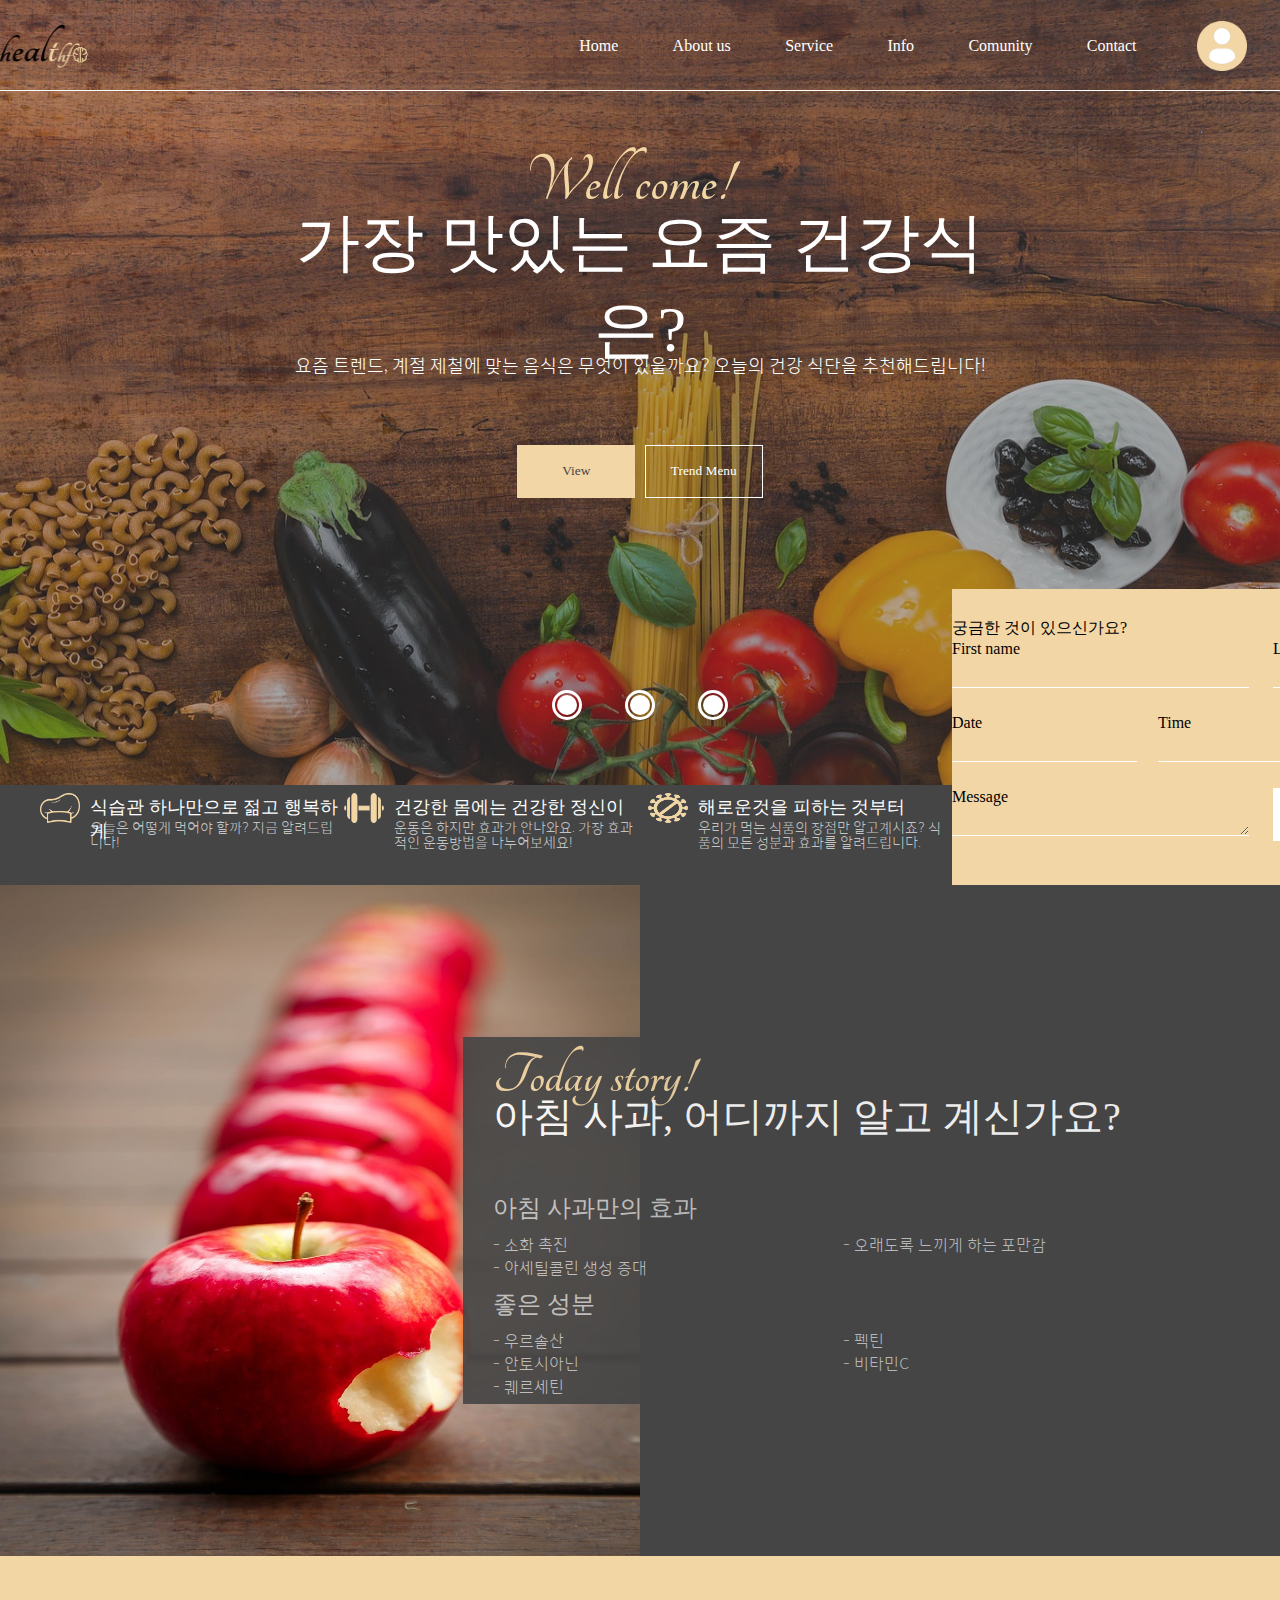
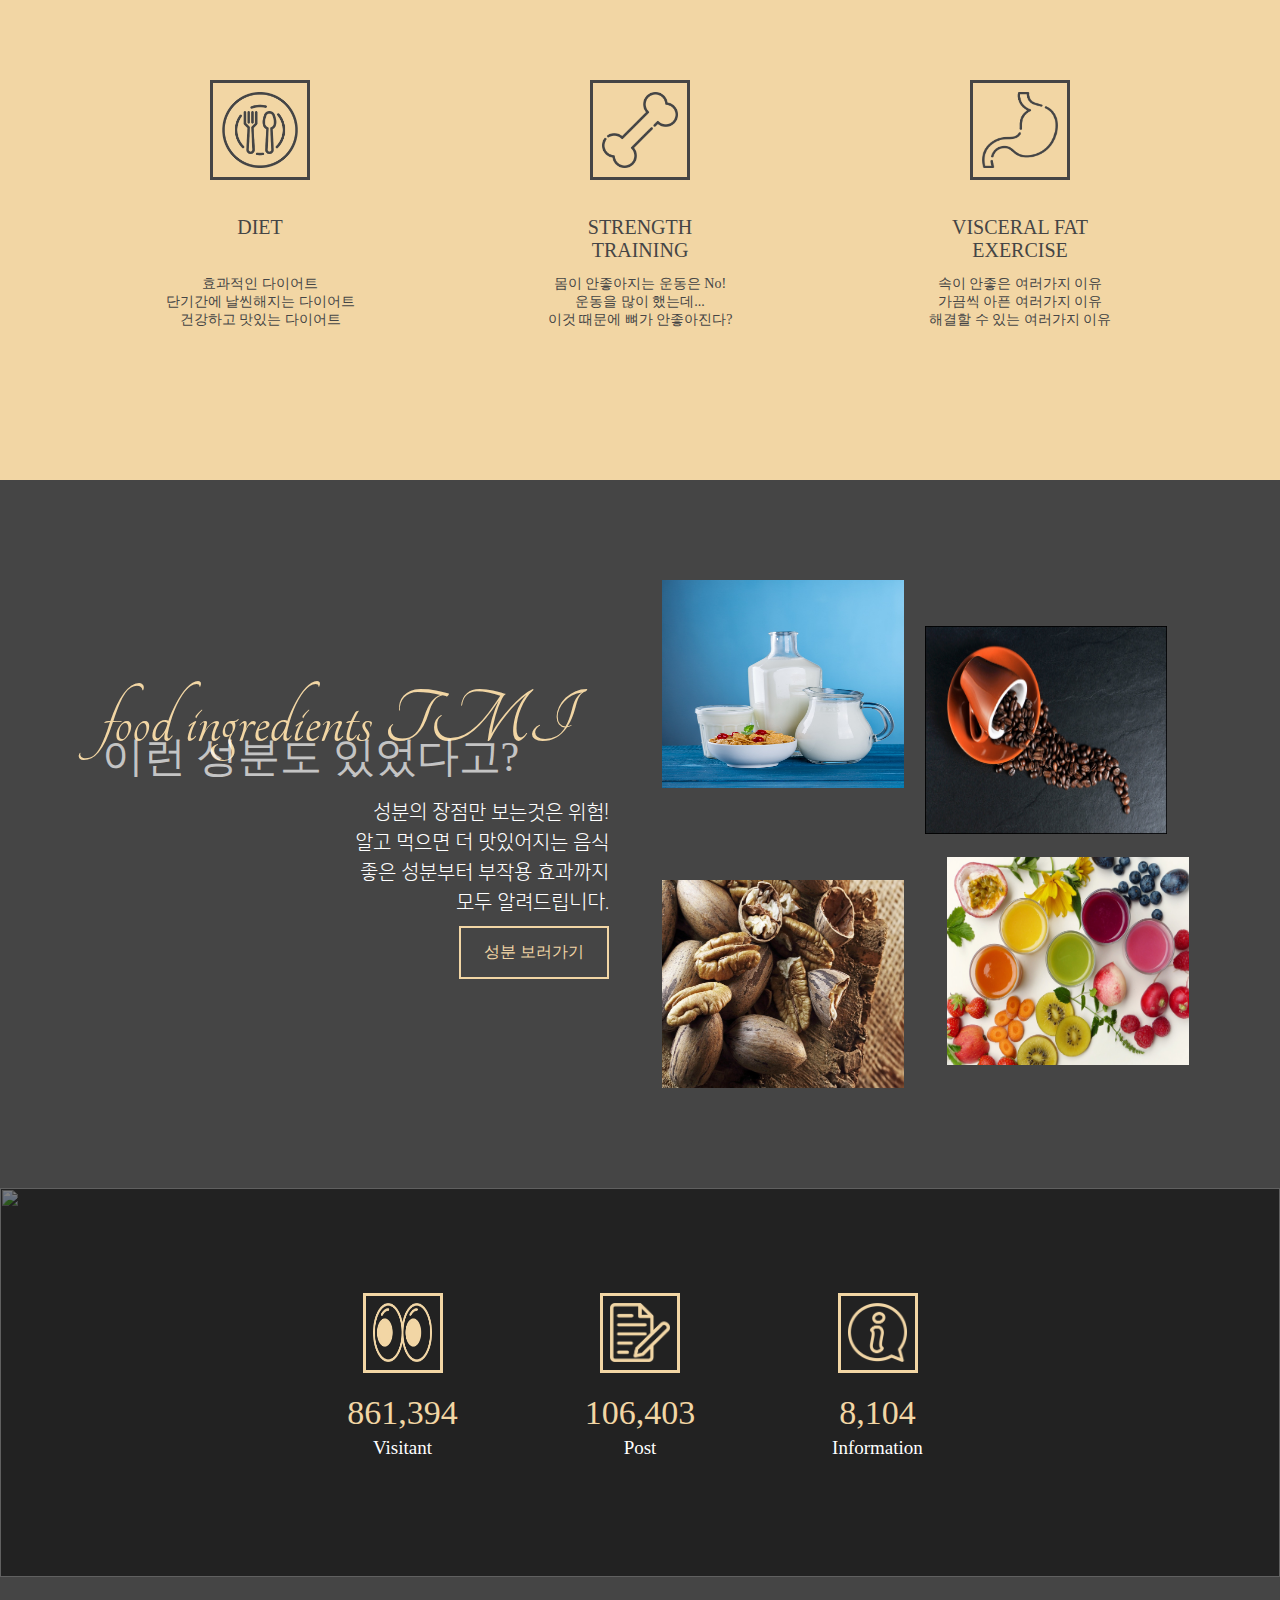
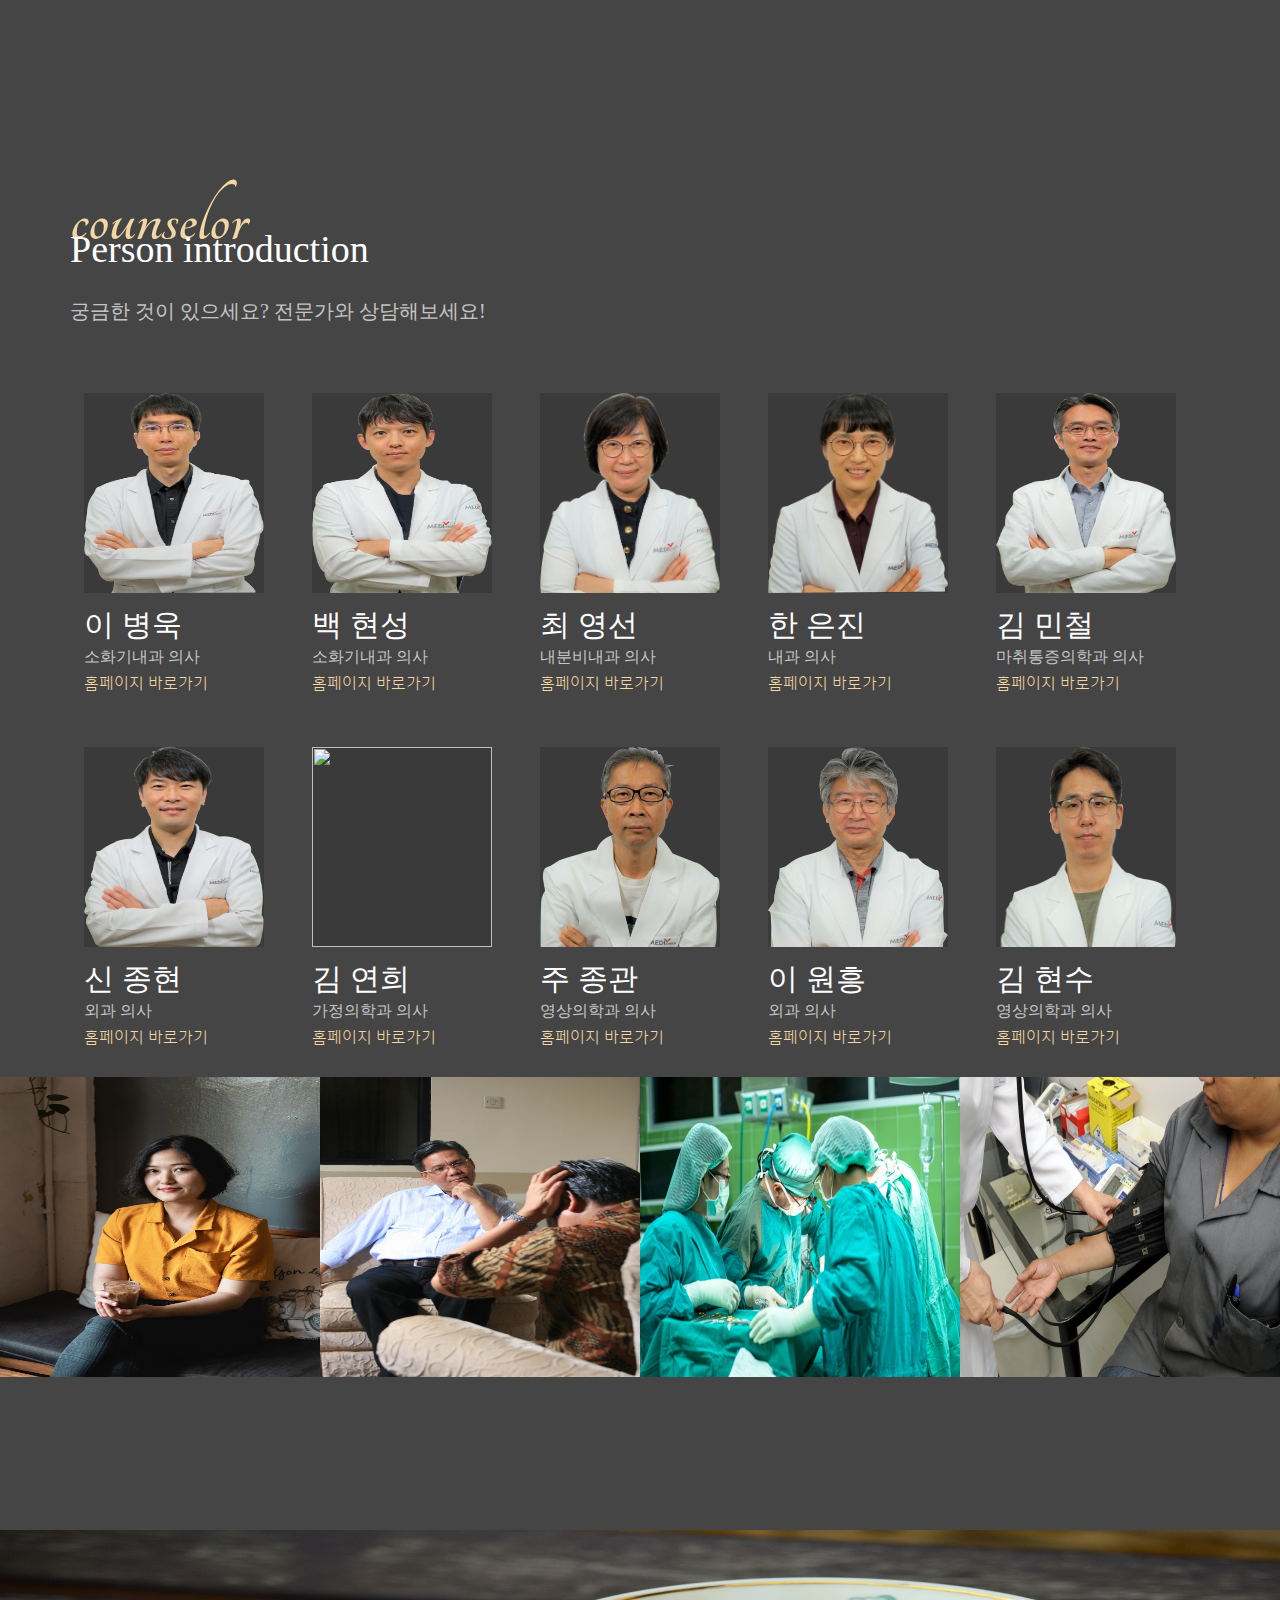
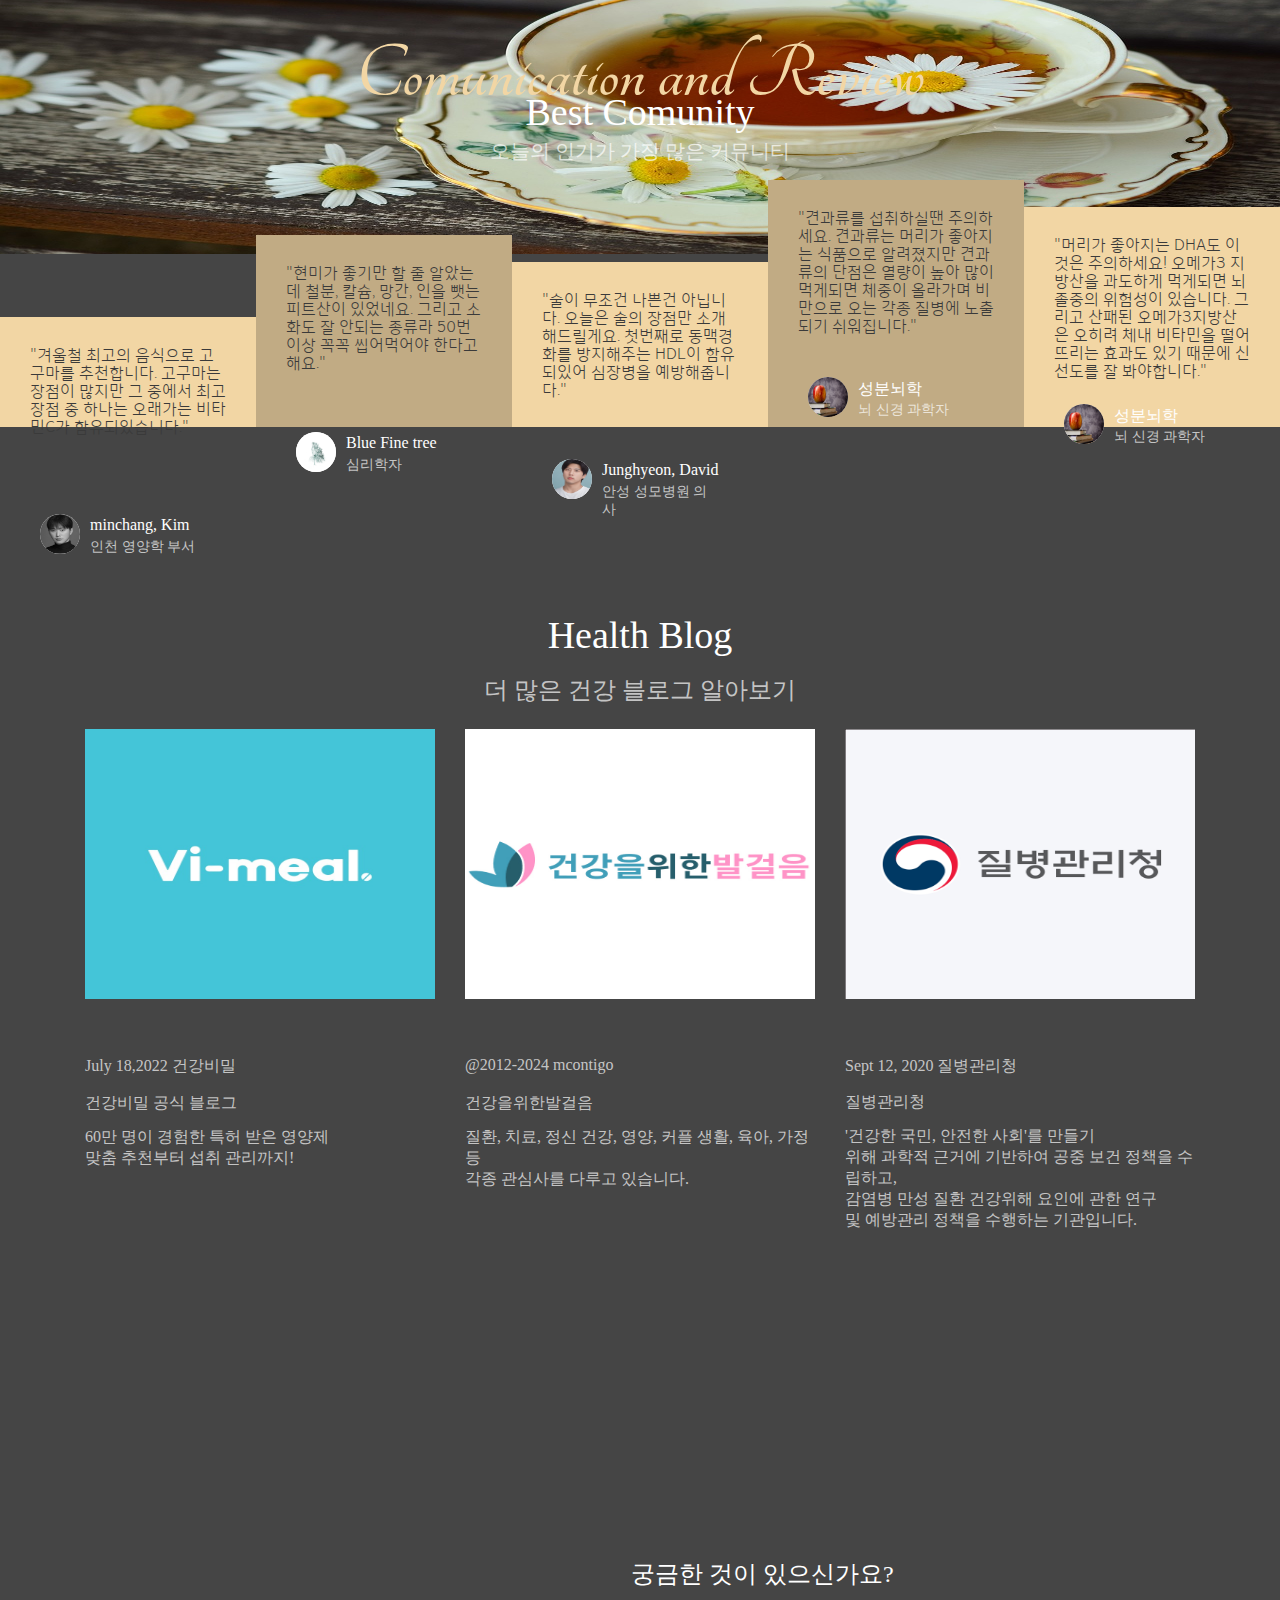
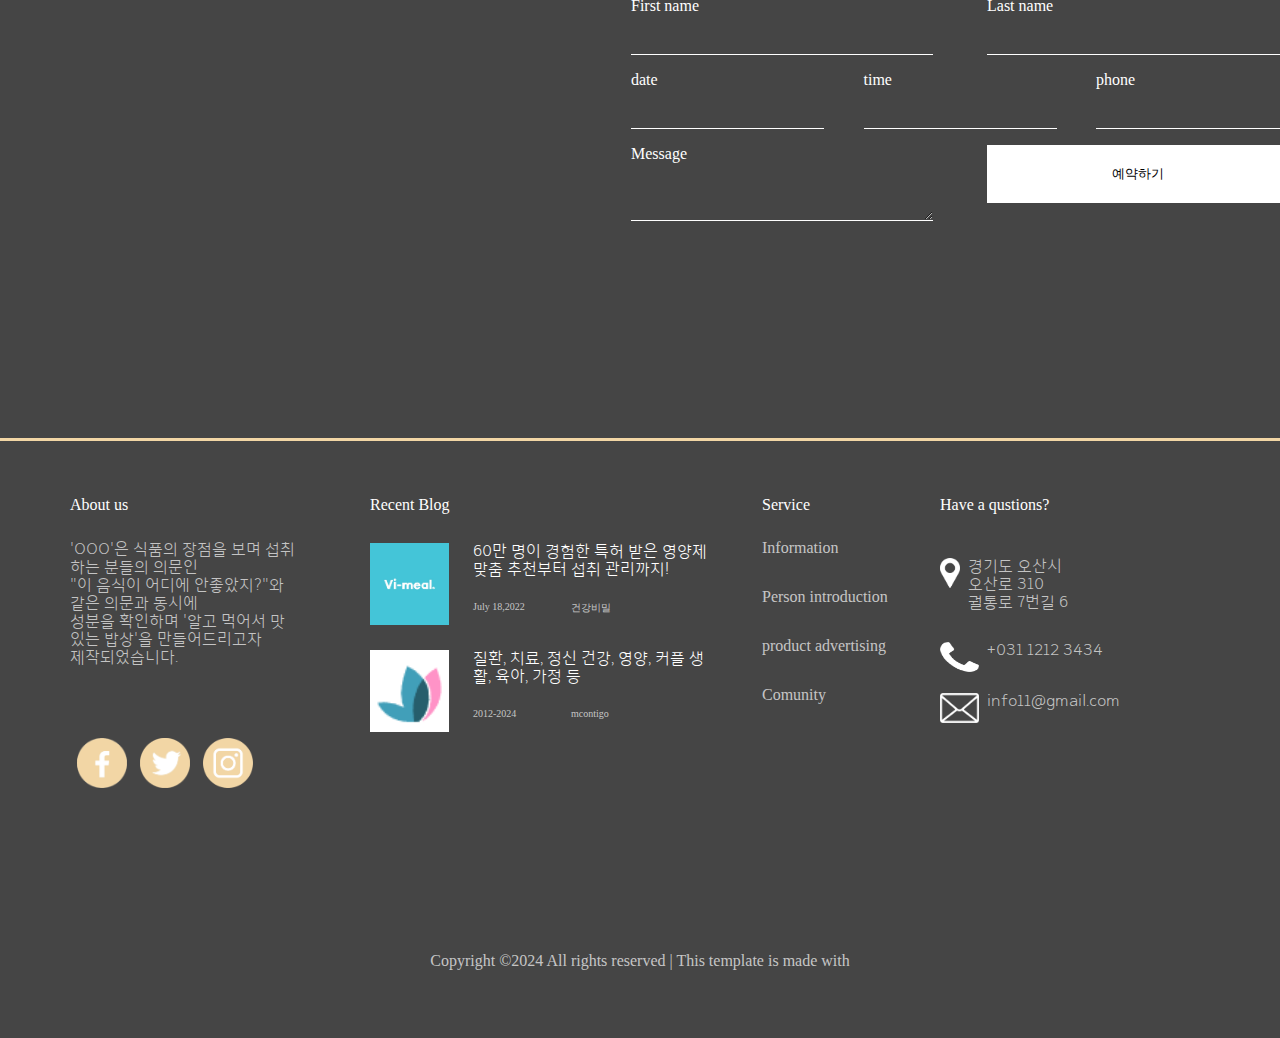
==== commit 985240d0: "2024-02-19_01" ====
--- a/index.html
+++ b/index.html
@@ -42,7 +42,7 @@
                 </ul>
             </nav>
         </div>
-
+ 
     </header>
 
     <div id="slider">
@@ -141,14 +141,20 @@
                     <div class="section1_text_page_title_title_headline">아침 사과, 어디까지 알고 계신가요?</div>
                 </div>
                 <div class="section1_text_page_title_text">
-                    <pre>아침 사과만의 효과
-
-- 소화 촉진                                                           - 오래도록 느끼게 하는 포만감  
-- 아세틸콜린 생성 증대
-                    <br>좋은 성분
-                    <br>- 우르솔산                                   - 펙틴                                           - 안토시아닌 
-- 비타민C                                    - 퀘르세틴
-                </pre>
+                    <div class="section1_text_page_title_text_main">아침 사과만의 효과</div>
+                    <div class="section1_text_page_title_text_sub_group">
+                    <div class="section1_text_page_title_text_sub">- 소화 촉진</div>                                                          
+                    <div class="section1_text_page_title_text_sub"> - 오래도록 느끼게 하는 포만감 </div>
+                    <div class="section1_text_page_title_text_sub">- 아세틸콜린 생성 증대</div>
+                    </div>
+<div class="section1_text_page_title_text_main">좋은 성분</div>    
+<div class="section1_text_page_title_text_sub_group">                
+<div class="section1_text_page_title_text_sub">- 우르솔산</div>                                   
+<div class="section1_text_page_title_text_sub">- 펙틴  </div>                                         
+<div class="section1_text_page_title_text_sub">- 안토시아닌 </div>
+<div class="section1_text_page_title_text_sub">- 비타민C</div>                  
+<div class="section1_text_page_title_text_sub">- 퀘르세틴</div>
+</div>
                 </div>
             </div>
 
@@ -386,14 +392,14 @@
             <div class="section6_title_page_title">Best Comunity</div>
             <div class="section6_title_page_text">오늘의 인기가 가장 많은 커뮤니티</div>
         </div>
-        <img src="img/cup-829527_1280.jpg" alt="">
+        <div class="section_6_img"><img src="img/cup-829527_1280.jpg" alt=""></div>
         <div class="section6_community">
             <div class="section6_community_list">
                 <div class="section6_community_list_user">
                     <div class="section6_community_list_user_text">
                         "겨울철 최고의 음식으로 고구마를 추천합니다.
-                        <br>고구마는 장점이 많지만 그 중에서 최고 장점 중 하나는
-                        <br> 오래가는 비타민C가 함유되있습니다."
+                        고구마는 장점이 많지만 그 중에서 최고 장점 중 하나는
+                         오래가는 비타민C가 함유되있습니다."
                     </div>
                     <div class="section6_community_list_user_sub">
                         <div class="section6_community_list_user_sub_cap"><img src="img/Ai_profil_1.png" alt=""></div>
@@ -408,9 +414,9 @@
                 <div class="section6_community_list_user">
                     <div class="section6_community_list_user_text">
                         "현미가 좋기만 할 줄 알았는데
-                        <br>철분, 칼슘, 망간, 인을 뺏는 피트산이 있었네요.
-                        <br>그리고 소화도 잘 안되는 종류라
-                        <br>50번 이상 꼭꼭 씹어먹어야 한다고 해요."
+                        철분, 칼슘, 망간, 인을 뺏는 피트산이 있었네요.
+                        그리고 소화도 잘 안되는 종류라
+                        50번 이상 꼭꼭 씹어먹어야 한다고 해요."
                     </div>
                     <div class="section6_community_list_user_sub">
                         <div class="section6_community_list_user_sub_cap"><img src="img/Ai_profil_3.jpg" alt=""></div>
@@ -425,7 +431,7 @@
                 <div class="section6_community_list_user">
                     <div class="section6_community_list_user_text">
                         "술이 무조건 나쁜건 아닙니다. 오늘은 술의 장점만 소개해드릴게요.
-                        <br>첫번째로 동맥경화를 방지해주는 HDL이 함유되있어 심장병을 예방해줍니다."
+                        첫번째로 동맥경화를 방지해주는 HDL이 함유되있어 심장병을 예방해줍니다."
                     </div>
                     <div class="section6_community_list_user_sub">
                         <div class="section6_community_list_user_sub_cap"><img src="img/Ai_profil_2.png" alt=""></div>
@@ -440,9 +446,9 @@
                 <div class="section6_community_list_user">
                     <div class="section6_community_list_user_text">
                         "견과류를 섭취하실땐 주의하세요.
-                        <br>견과류는 머리가 좋아지는 식품으로 알려졌지만
-                        <br>견과류의 단점은 열량이 높아 많이 먹게되면 체중이 올라가며
-                        <br>비만으로 오는 각종 질병에 노출되기 쉬워집니다."
+                        견과류는 머리가 좋아지는 식품으로 알려졌지만
+                        견과류의 단점은 열량이 높아 많이 먹게되면 체중이 올라가며
+                        비만으로 오는 각종 질병에 노출되기 쉬워집니다."
                     </div>
                     <div class="section6_community_list_user_sub">
                         <div class="section6_community_list_user_sub_cap"><img src="img/Ai_profil_4.jpg" alt=""></div>
@@ -457,9 +463,9 @@
                 <div class="section6_community_list_user">
                     <div class="section6_community_list_user_text">
                         "머리가 좋아지는 DHA도 이것은 주의하세요!
-                        <br>오메가3 지방산을 과도하게 먹게되면 뇌졸중의 위험성이 있습니다.
-                        <br>그리고 산패된 오메가3지방산은 오히려 체내 비타민을 떨어뜨리는
-                        <br>효과도 있기 때문에 신선도를 잘 봐야합니다."
+                        오메가3 지방산을 과도하게 먹게되면 뇌졸중의 위험성이 있습니다.
+                        그리고 산패된 오메가3지방산은 오히려 체내 비타민을 떨어뜨리는
+                        효과도 있기 때문에 신선도를 잘 봐야합니다."
                     </div>
                     <div class="section6_community_list_user_sub">
                         <div class="section6_community_list_user_sub_cap"><img src="img/Ai_profil_4.jpg" alt=""></div>
@@ -493,7 +499,7 @@
                     </div>
                 </div>
                 <div class="section7_page_location">
-                    <div class="section7_page_location_image"><img src="img/section_7img.png" alt=""></div>
+                    <div class="section7_page_location_image"><img src="img/imgsection_7.jpg" alt=""></div>
                     <div class="section7_page_location_info">
                         <div class="section7_page_location_info_date">@2012-2024 mcontigo</div>
                         <div class="section7_page_location_info_title">건강을위한발걸음</div>
--- a/css/common.css
+++ b/css/common.css
@@ -91,14 +91,14 @@
         width: 100%;
         height: auto;
         background-color: #454545;
+        display: none;
     }
 
 
     nav ul li {
         color: white;
         background-color: #454545;
-        height: auto;
-        display: none;
+        height: auto;       
         align-items: center;
         align-content: center;
         padding: 20px;
@@ -143,7 +143,7 @@
         width: 100%;
         height: auto;
         display: flex;
-        flex-direction: column;
+        flex-direction:column;
     }
 
     .footer_page_about_us {
@@ -411,7 +411,7 @@
 
 
 
-@media screen and (min-width:700px) {
+@media screen and (min-width:700px) and (max-width:1023px) {
 
 
         /* 네비게이션 */
@@ -481,13 +481,13 @@
         width: 100%;
         height: auto;
         background-color: #454545;
+        display: none;
     }
 
 
     nav ul li {
         color: white;
-        background-color: #454545;
-        display: none;
+        background-color: #454545;        
         align-items: center;
         align-content: center;
         padding: 20px;
@@ -813,7 +813,7 @@
     }
 
     .container {
-        width: 1140px;
+        width: 100%;
         height: 91px;
         margin: 0 auto;
         display: flex;
--- a/css/main.css
+++ b/css/main.css
@@ -41,19 +41,20 @@
         width: 30px;
         height: 30px;
         border-radius: 50%;
-        background:transparent;
-        border: 3px solid white ;
+        background: transparent;
+        border: 3px solid white;
         position: relative;
-        outline:none;
-    }
-    .slider_pagenation_button span{
-        width:20px;
-        height:20px;
-        background-color:white;
+        outline: none;
+    }
+
+    .slider_pagenation_button span {
+        width: 20px;
+        height: 20px;
+        background-color: white;
         position: absolute;
         border-radius: 50%;
-        left:10%;
-        top:10%;
+        left: 10%;
+        top: 10%;
     }
 
     .slider_title_main {
@@ -304,6 +305,56 @@
         cursor: pointer;
     }
 
+    #modalwrap {
+        width: 100vw;
+        height: 100vh;
+        background-color: rgba(0, 0, 0, 0.5);
+        position: fixed;
+        top: 0;
+        left: 0;
+        z-index: 10;
+        display: none;
+    }
+
+    .modal {
+        position: absolute;
+        top: 50%;
+        left: 50%;
+        transform: translate(-50%, -50%);
+        width: 500px;
+        height: 300px;
+        background-color: white;
+        display: flex;
+        align-items: center;
+        justify-content: space-around;
+        flex-direction: column;
+        border: 3px solid #f2D6A4;
+        border-radius: 30px;
+    }
+
+    .modal p {
+        font-size: 30px;
+        color: #454545;
+        margin-top: 50px;
+        letter-spacing: 2px;
+    }
+
+    #reservation_close {
+        width: 200px;
+        border: none;
+        height: 60px;
+        background-color: #3a3a3a;
+        color: white;
+        border-radius: 20px;
+    }
+
+    #reservation_close:hover {
+        transition: 0.5s;
+        background-color: #f2D6A4;
+        color: #3a3a3a;
+        cursor: pointer;
+    }
+
     /* section_1 */
 
     .section_1 {
@@ -372,7 +423,27 @@
         margin-top: 37px;
         color: #ffffffb3;
         font-size: 12px;
-    }
+        display: flex;
+        flex-direction:column;
+    }
+
+    .section1_text_page_title_text_main{
+        width:100%;
+        height: auto;
+        font-size: 16px;
+    }
+
+.section1_text_page_title_text_sub_group{
+    display:flex;
+    flex-wrap:wrap;
+}
+
+.section1_text_page_title_text_sub{
+width:50%;
+height:auto;
+font-family: 'Sejong hospital Light';
+}
+
 
     /* section_2 */
 
@@ -793,9 +864,15 @@
         margin-top: 110px;
     }
 
-    .section_6 img {
-        width: 100%;
-        height: auto;
+    .section_6_img{
+        width: 100%;
+        height: auto; 
+        
+    }
+
+    .section_6_img img {
+        width: 100%;
+        height: auto; 
     }
 
     .section6_title_page {
@@ -804,6 +881,9 @@
         display: flex;
         flex-direction: column;
         align-items: center;
+        position: absolute;
+        z-index: 1;
+        margin-bottom: 1200px;
     }
 
     .section6_title_page_headline {
@@ -813,6 +893,7 @@
         font-size: 60px;
         color: #f2D6A4;
         font-weight: bold;
+        text-align:center;
     }
 
 
@@ -846,6 +927,7 @@
         background-color: #f2D6A4;
         display: flex;
         align-items: flex-end;
+        padding: 20px;
     }
 
     .section6_community_list:nth-child(even) {
@@ -1163,9 +1245,36 @@
         transition: 0.5s;
     }
 
+    #modalwrap_2 {
+        width: 100vw;
+        height: 100vh;
+        background-color: rgba(0, 0, 0, 0.5);
+        position: fixed;
+        top: 0;
+        left: 0;
+        z-index: 10;
+        display: none;
+    }
+
+    #reservation_close_2 {
+        width: 200px;
+        border: none;
+        height: 60px;
+        background-color: #3a3a3a;
+        color: white;
+        border-radius: 20px;
+    }
+
+    #reservation_close_2:hover {
+        transition: 0.5s;
+        background-color: #f2D6A4;
+        color: #3a3a3a;
+        cursor: pointer;
+    }
+
 }
 
-@media screen and (min-width:700px) {
+@media screen and (min-width:700px) and (max-width:1023px) {
 
     #slider {
         width: 100%;
@@ -1211,19 +1320,20 @@
         width: 30px;
         height: 30px;
         border-radius: 50%;
-        background:transparent;
-        border: 3px solid white ;
+        background: transparent;
+        border: 3px solid white;
         position: relative;
-        outline:none;
-    }
-    .slider_pagenation_button span{
-        width:20px;
-        height:20px;
-        background-color:white;
+        outline: none;
+    }
+
+    .slider_pagenation_button span {
+        width: 20px;
+        height: 20px;
+        background-color: white;
         position: absolute;
         border-radius: 50%;
-        left:10%;
-        top:10%;
+        left: 10%;
+        top: 10%;
     }
 
     .slider_title_main {
@@ -1312,16 +1422,16 @@
         width: 100%;
         height: 300px;
         display: flex;
-        flex-direction:row;
+        flex-direction: row;
 
     }
 
     .slider_sub {
         width: 75%;
         height: 100%;
-                display: flex;
-                flex-direction:row;
-                justify-content:space-between;
+        display: flex;
+        flex-direction: row;
+        justify-content: space-between;
     }
 
     .slider_sub_layer {
@@ -1366,7 +1476,7 @@
         color: #ffffffb3;
         font-size: 14px;
         font-family: 'Sejong hospital Light';
-margin-top:10px;
+        margin-top: 10px;
     }
 
     .slider_reservation {
@@ -1478,34 +1588,54 @@
         cursor: pointer;
     }
 
-    #modalwrap{width:100vw; height: 100vh; background-color:rgba(0,0,0,0.5); position:fixed;
-    top:0; left:0;z-index:10; display:none;
-    }
-
-    .modal{position:absolute; top:50%; left:50%; transform:translate(-50%,-50%);
-    width: 500px; height:300px; background-color:white;
-    display: flex; align-items: center; justify-content: space-around;
-    flex-direction:column; 
-    border: 3px solid #f2D6A4;border-radius: 30px;
-    }
-
-    .modal p{font-size:30px; color: #454545;
-    margin-top:50px; letter-spacing: 2px;
-    }
-
-    #reservation_close{width:200px; 
+    #modalwrap {
+        width: 100vw;
+        height: 100vh;
+        background-color: rgba(0, 0, 0, 0.5);
+        position: fixed;
+        top: 0;
+        left: 0;
+        z-index: 10;
+        display: none;
+    }
+
+    .modal {
+        position: absolute;
+        top: 50%;
+        left: 50%;
+        transform: translate(-50%, -50%);
+        width: 500px;
+        height: 300px;
+        background-color: white;
+        display: flex;
+        align-items: center;
+        justify-content: space-around;
+        flex-direction: column;
+        border: 3px solid #f2D6A4;
+        border-radius: 30px;
+    }
+
+    .modal p {
+        font-size: 30px;
+        color: #454545;
+        margin-top: 50px;
+        letter-spacing: 2px;
+    }
+
+    #reservation_close {
+        width: 200px;
         border: none;
         height: 60px;
-    background-color: #3a3a3a;
-    color:white;
-    border-radius: 20px;
-    }
-
-    #reservation_close:hover{
-transition: 0.5s;
-background-color: #f2D6A4;
-color: #3a3a3a;
-cursor: pointer;
+        background-color: #3a3a3a;
+        color: white;
+        border-radius: 20px;
+    }
+
+    #reservation_close:hover {
+        transition: 0.5s;
+        background-color: #f2D6A4;
+        color: #3a3a3a;
+        cursor: pointer;
     }
 
     /* section_1 */
@@ -1548,10 +1678,12 @@
         align-items: center;
         flex-direction: column;
         opacity: 90%;
+        padding: 30px;
     }
 
     .section1_text_page_title_title {
-        width: 100%;;
+        width: 100%;
+        ;
         height: 85px;
         font-size: 40px;
         color: white;
@@ -1572,13 +1704,37 @@
         margin-top: -6px;
     }
 
+
     .section1_text_page_title_text {
         width: 100%;
-        height: 162px;
+        height: auto;
         margin-top: 37px;
         color: #ffffffb3;
-        font-size: 18px;
-    }
+        font-size: 12px;
+        display: flex;
+        flex-direction:column;
+    }
+
+    .section1_text_page_title_text_main{
+        width:100%;
+        height: auto;
+        font-size: 24px;
+        margin-top: 10px;
+    }
+
+.section1_text_page_title_text_sub_group{
+    display:flex;
+    flex-wrap:wrap;
+    margin-top: 8px;
+}
+
+.section1_text_page_title_text_sub{
+width:50%;
+height:auto;
+font-family: 'Sejong hospital Light';
+font-size: 16px;
+margin-top: 5px;
+}
 
     /* section_2 */
 
@@ -1868,7 +2024,6 @@
         display: flex;
         flex-direction: column;
         align-items: center;
-        margin-top: 200px;
     }
 
     .section5_title {
@@ -1919,20 +2074,21 @@
         width: 45%;
         height: 300px;
         border: 2px solid #c1ab84;
-        display:flex;
-        flex-direction:row;
-        align-items:center;
+        display: flex;
+        flex-direction: row;
+        align-items: center;
         justify-content: center;
         margin-bottom: 50px;
         padding: 40px;
-    }
-
-
-    .person_list_txtx_page{
-        width:60%;
-        height:200px;
-        display:flex;
-        flex-direction:column;
+        border-radius: 30px;
+    }
+
+
+    .person_list_txtx_page {
+        width: 60%;
+        height: 200px;
+        display: flex;
+        flex-direction: column;
         justify-content:center;
     }
 
@@ -1962,22 +2118,22 @@
         margin-top: 12px;
         font-size: 30px;
         color: white;
-        text-align:center;
+        text-align: center;
     }
 
     .person_list_job {
         width: 100%;
-        height: 16.61px;
+        height: auto;
         color: #ffffffb3;
-        text-align:center;
+        text-align: center;
     }
 
     .person_list_link {
         width: 100%;
-        height: 25.1px;
+        height: auto;
         margin-top: 11px;
         font-family: 'Sejong hospital Light';
-        text-align:center;
+        text-align: center;
     }
 
     .person_list_link a {
@@ -2033,7 +2189,8 @@
         display: flex;
         flex-direction: column;
         align-items: center;
-        position: relative;
+        position: absolute;
+        margin-bottom: 1700px;
     }
 
     .section6_title_page_headline {
@@ -2081,10 +2238,11 @@
 
     .section6_community_list {
         width: 100%;
-        height: 200px;
+        height: auto;
         background-color: #f2D6A4;
         display: flex;
         align-items: flex-end;
+        padding: 30px;
     }
 
     .section6_community_list:nth-child(even) {
@@ -2093,17 +2251,15 @@
 
 
     .section6_community_list_user {
-        width: 384px;
+        width: 100%;
         height: 215px;
         display: flex;
-        justify-content: center;
-        align-content: center;
-        align-items: center;
-        flex-direction: column;
+        flex-direction: column;
+        justify-content: space-between;
     }
 
     .section6_community_list_user_text {
-        width: 320px;
+        width: 100%;
         height: 100px;
         color: #3a3a3a;
         font-family: 'Sejong hospital Light';
@@ -2245,7 +2401,7 @@
         height: 27px;
         margin-top: 27px;
         color: #ffffffb3;
-        text-align:center;
+        text-align: center;
     }
 
     .section7_page_location_info_title {
@@ -2253,7 +2409,7 @@
         height: 25px;
         margin-top: 15px;
         color: #ffffffb3;
-        text-align:center;
+        text-align: center;
     }
 
     .section7_page_location_info_text {
@@ -2261,7 +2417,7 @@
         height: 120px;
         margin-top: 13px;
         color: #ffffffb3;
-        text-align:center;
+        text-align: center;
     }
 
     /* section_8 */
@@ -2272,7 +2428,7 @@
         display: flex;
         align-content: center;
         align-items: center;
-        margin-top:100px;
+        margin-top: 100px;
     }
 
     .section8_image_page {
@@ -2288,8 +2444,8 @@
     .section8_title_page {
         width: 50%;
         height: 540px;
-        padding:20px;
-        display:flex;
+        padding: 20px;
+        display: flex;
     }
 
     .section8_title_list {
@@ -2308,7 +2464,7 @@
         width: 100%;
         height: auto;
         display: flex;
-        flex-direction:column;
+        flex-direction: column;
     }
 
     .section8_title_list_first_name_list {
@@ -2352,7 +2508,7 @@
         width: 100%;
         height: auto;
         display: flex;
-        flex-direction:column;
+        flex-direction: column;
         color: white;
     }
 
@@ -2395,9 +2551,32 @@
     }
 
 
-    #modalwrap_2{width:100vw; height: 100vh; background-color:rgba(0,0,0,0.5); position:fixed;
-        top:0; left:0;z-index:10; display:none;
-        }
+    #modalwrap_2 {
+        width: 100vw;
+        height: 100vh;
+        background-color: rgba(0, 0, 0, 0.5);
+        position: fixed;
+        top: 0;
+        left: 0;
+        z-index: 10;
+        display: none;
+    }
+
+    #reservation_close_2 {
+        width: 200px;
+        border: none;
+        height: 60px;
+        background-color: #3a3a3a;
+        color: white;
+        border-radius: 20px;
+    }
+
+    #reservation_close_2:hover {
+        transition: 0.5s;
+        background-color: #f2D6A4;
+        color: #3a3a3a;
+        cursor: pointer;
+    }
 
 }
 
@@ -2448,19 +2627,20 @@
         width: 30px;
         height: 30px;
         border-radius: 50%;
-        background:transparent;
-        border: 3px solid white ;
+        background: transparent;
+        border: 3px solid white;
         position: relative;
-        outline:none;
-    }
-    .slider_pagenation_button span{
-        width:20px;
-        height:20px;
-        background-color:white;
+        outline: none;
+    }
+
+    .slider_pagenation_button span {
+        width: 20px;
+        height: 20px;
+        background-color: white;
         position: absolute;
         border-radius: 50%;
-        left:10%;
-        top:10%;
+        left: 10%;
+        top: 10%;
     }
 
 
@@ -2721,6 +2901,56 @@
         cursor: pointer;
     }
 
+    #modalwrap {
+        width: 100vw;
+        height: 100vh;
+        background-color: rgba(0, 0, 0, 0.5);
+        position: fixed;
+        top: 0;
+        left: 0;
+        z-index: 10;
+        display: none;
+    }
+
+    .modal {
+        position: absolute;
+        top: 50%;
+        left: 50%;
+        transform: translate(-50%, -50%);
+        width: 500px;
+        height: 300px;
+        background-color: white;
+        display: flex;
+        align-items: center;
+        justify-content: space-around;
+        flex-direction: column;
+        border: 3px solid #f2D6A4;
+        border-radius: 30px;
+    }
+
+    .modal p {
+        font-size: 30px;
+        color: #454545;
+        margin-top: 50px;
+        letter-spacing: 2px;
+    }
+
+    #reservation_close {
+        width: 200px;
+        border: none;
+        height: 60px;
+        background-color: #3a3a3a;
+        color: white;
+        border-radius: 20px;
+    }
+
+    #reservation_close:hover {
+        transition: 0.5s;
+        background-color: #f2D6A4;
+        color: #3a3a3a;
+        cursor: pointer;
+    }
+
     /* section_1 */
 
     .section_1 {
@@ -2748,6 +2978,7 @@
         display: flex;
         align-content: center;
         align-items: center;
+        
     }
 
     .section1_text_page_title {
@@ -2761,11 +2992,12 @@
         align-items: center;
         flex-direction: column;
         opacity: 90%;
+        padding: 30px;
     }
 
     .section1_text_page_title_title {
-        width: 679px;
-        height: 85px;
+        width: 100%;
+        height: auto;
         font-size: 40px;
         color: white;
     }
@@ -2786,12 +3018,35 @@
     }
 
     .section1_text_page_title_text {
-        width: 679px;
-        height: 162px;
+        width: 100%;
+        height: auto;
         margin-top: 37px;
         color: #ffffffb3;
-        font-size: 18px;
-    }
+        font-size: 12px;
+        display: flex;
+        flex-direction:column;
+    }
+
+    .section1_text_page_title_text_main{
+        width:100%;
+        height: auto;
+        font-size: 24px;
+        margin-top: 10px;
+    }
+
+.section1_text_page_title_text_sub_group{
+    display:flex;
+    flex-wrap:wrap;
+    margin-top: 8px;
+}
+
+.section1_text_page_title_text_sub{
+width:50%;
+height:auto;
+font-family: 'Sejong hospital Light';
+font-size: 16px;
+margin-top: 5px;
+}
 
     /* section_2 */
 
@@ -3211,10 +3466,15 @@
         margin-top: 110px;
     }
 
-    .section_6 img {
+    .section_6_img {
         width: 100%;
         height: 60%;
         position: absolute;
+    }
+
+    .section_6_img img {
+        width: 100%;
+        height: 60%;
     }
 
     .section6_title_page {
@@ -3224,6 +3484,7 @@
         flex-direction: column;
         align-items: center;
         position: relative;
+        z-index: 1;
     }
 
     .section6_title_page_headline {
@@ -3259,19 +3520,17 @@
 
     .section6_community {
         width: 100%;
-        height: 389px;
         display: flex;
         position: relative;
         flex-direction: row;
-        align-items: end;
+        align-items: flex-end;
     }
 
     .section6_community_list {
         width: 20%;
-        height: 389px;
         background-color: #f2D6A4;
         display: flex;
-        align-items: flex-end;
+        padding: 30px;
     }
 
     .section6_community_list:nth-child(even) {
@@ -3279,37 +3538,37 @@
     }
 
     .section6_community_list:nth-child(1) {
-        height: 50%;
-    }
+        height:40%;
+    }
+
 
     .section6_community_list:nth-child(2) {
-        height: 80%;
+        height:70%;
     }
 
     .section6_community_list:nth-child(3) {
-        height: 60%;
+        height:60%;
     }
 
     .section6_community_list:nth-child(4) {
-        height: 70%;
+        height:90%;
     }
 
     .section6_community_list:nth-child(5) {
-        height: 80%;
+        height:80%;
     }
 
     .section6_community_list_user {
         width: 384px;
         height: 215px;
         display: flex;
-        justify-content: center;
+        justify-content: space-between;
         align-content: center;
         align-items: center;
         flex-direction: column;
     }
 
     .section6_community_list_user_text {
-        width: 320px;
         height: 100px;
         color: #3a3a3a;
         font-family: 'Sejong hospital Light';
@@ -3318,11 +3577,10 @@
     }
 
     .section6_community_list_user_sub {
-        width: 320px;
+        width:100%;
         height: 48px;
         margin-top: 22px;
         display: flex;
-        align-items: center;
     }
 
     .section6_community_list_user_sub_cap {
@@ -3600,4 +3858,31 @@
         transition: 0.5s;
     }
 
+    #modalwrap_2 {
+        width: 100vw;
+        height: 100vh;
+        background-color: rgba(0, 0, 0, 0.5);
+        position: fixed;
+        top: 0;
+        left: 0;
+        z-index: 10;
+        display: none;
+    }
+
+    #reservation_close_2 {
+        width: 200px;
+        border: none;
+        height: 60px;
+        background-color: #3a3a3a;
+        color: white;
+        border-radius: 20px;
+    }
+
+    #reservation_close_2:hover {
+        transition: 0.5s;
+        background-color: #f2D6A4;
+        color: #3a3a3a;
+        cursor: pointer;
+    }
+
 }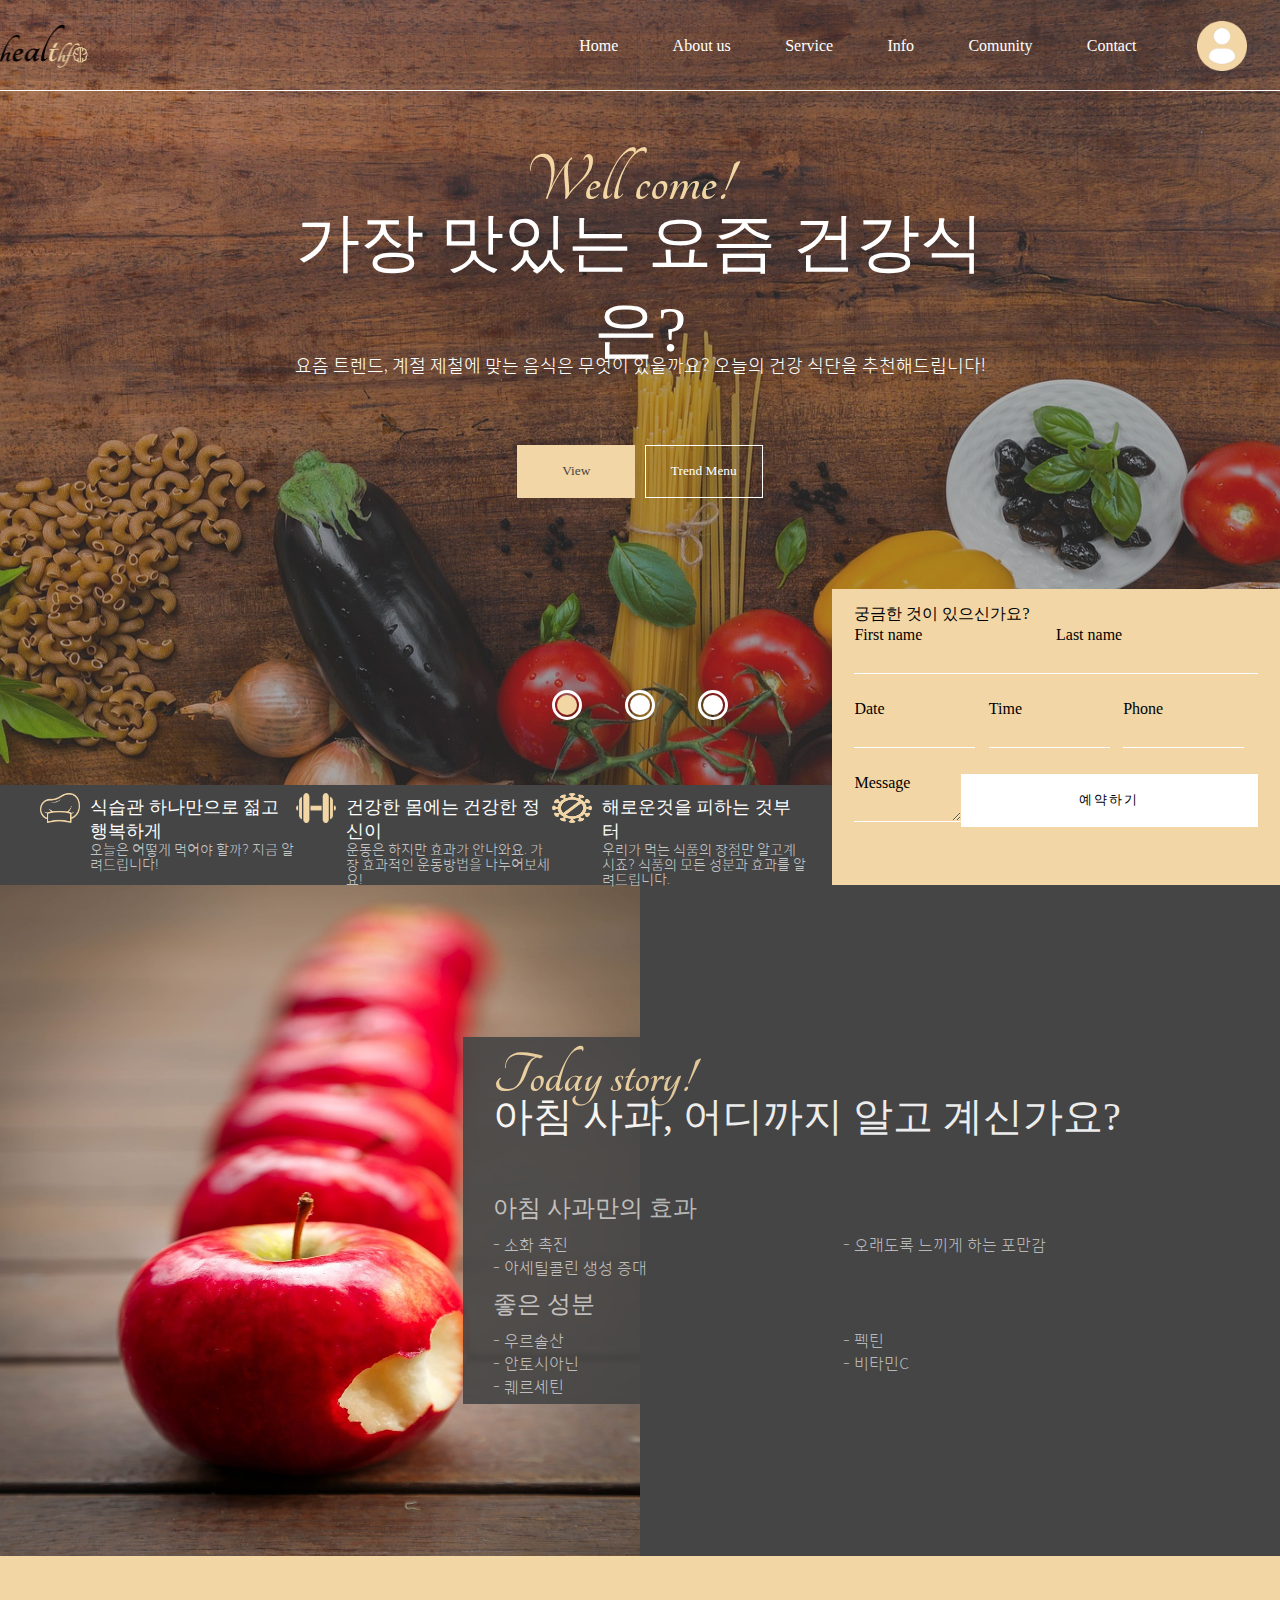
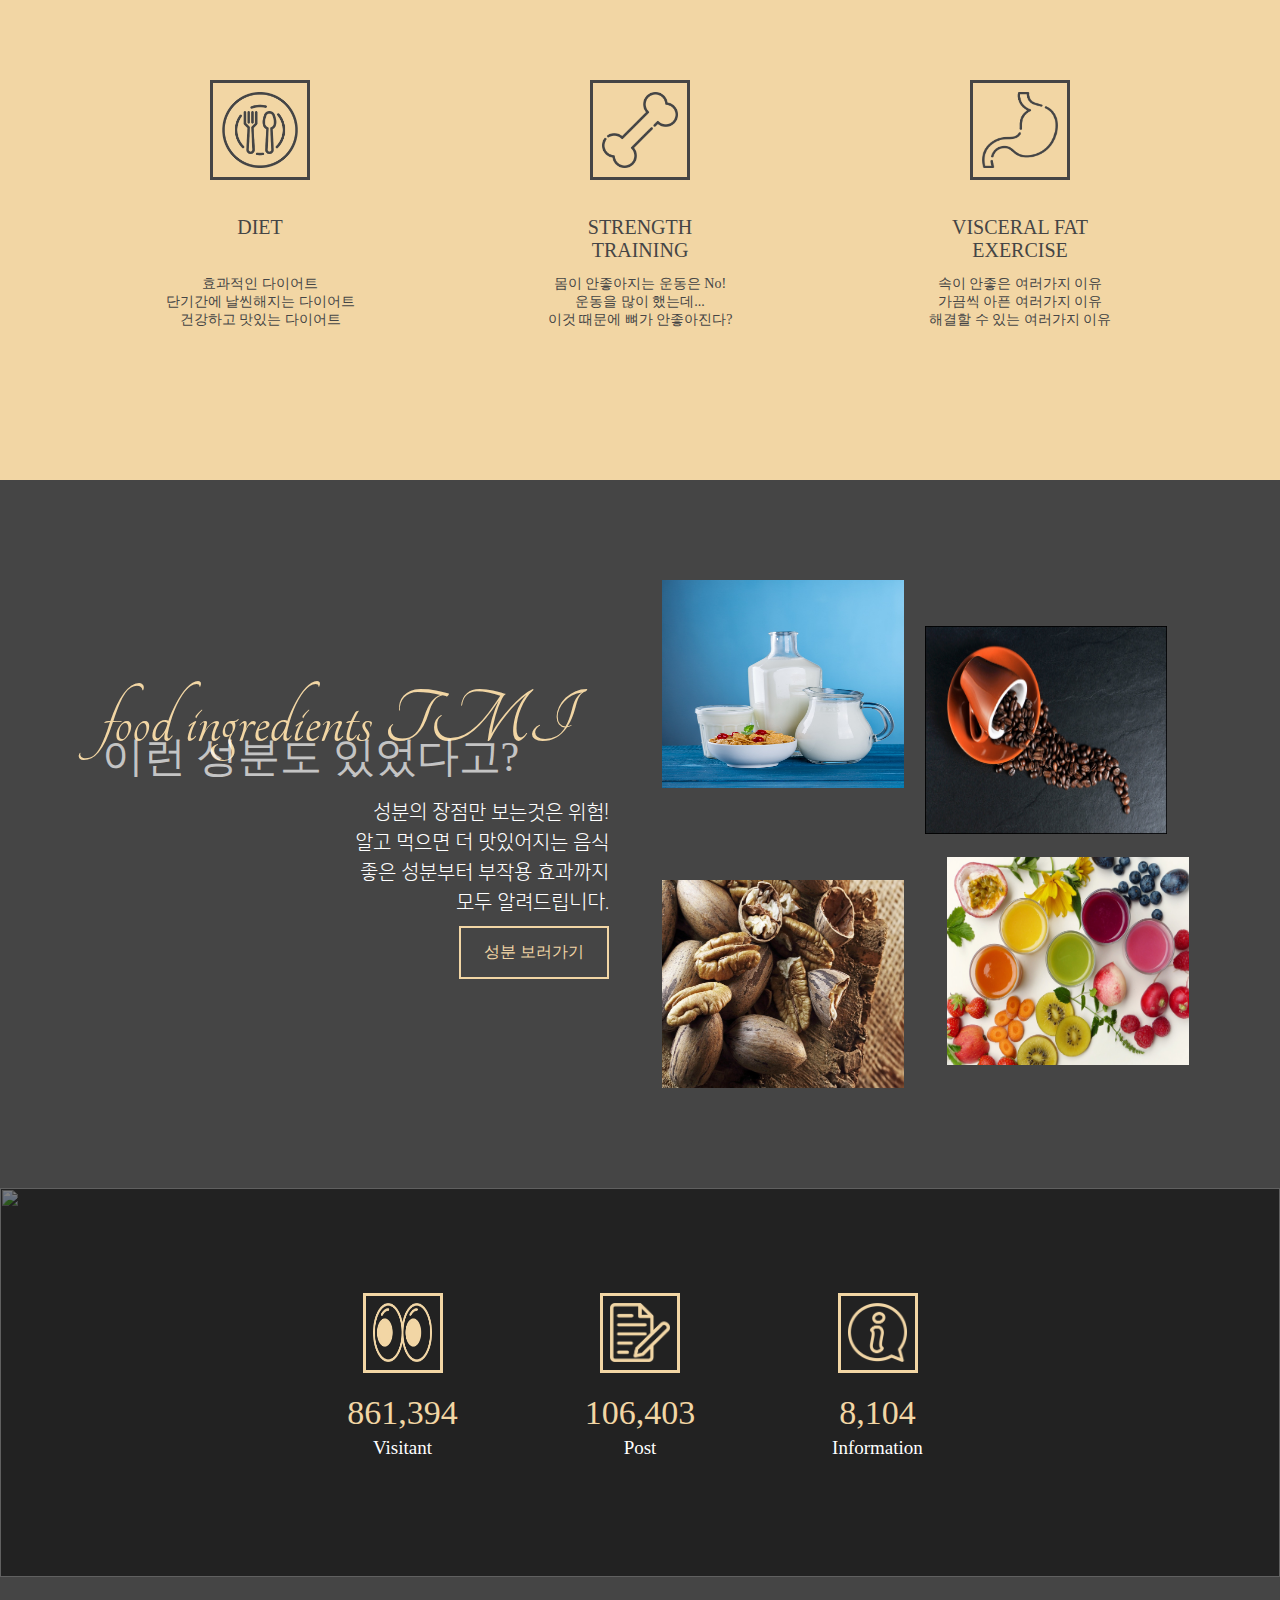
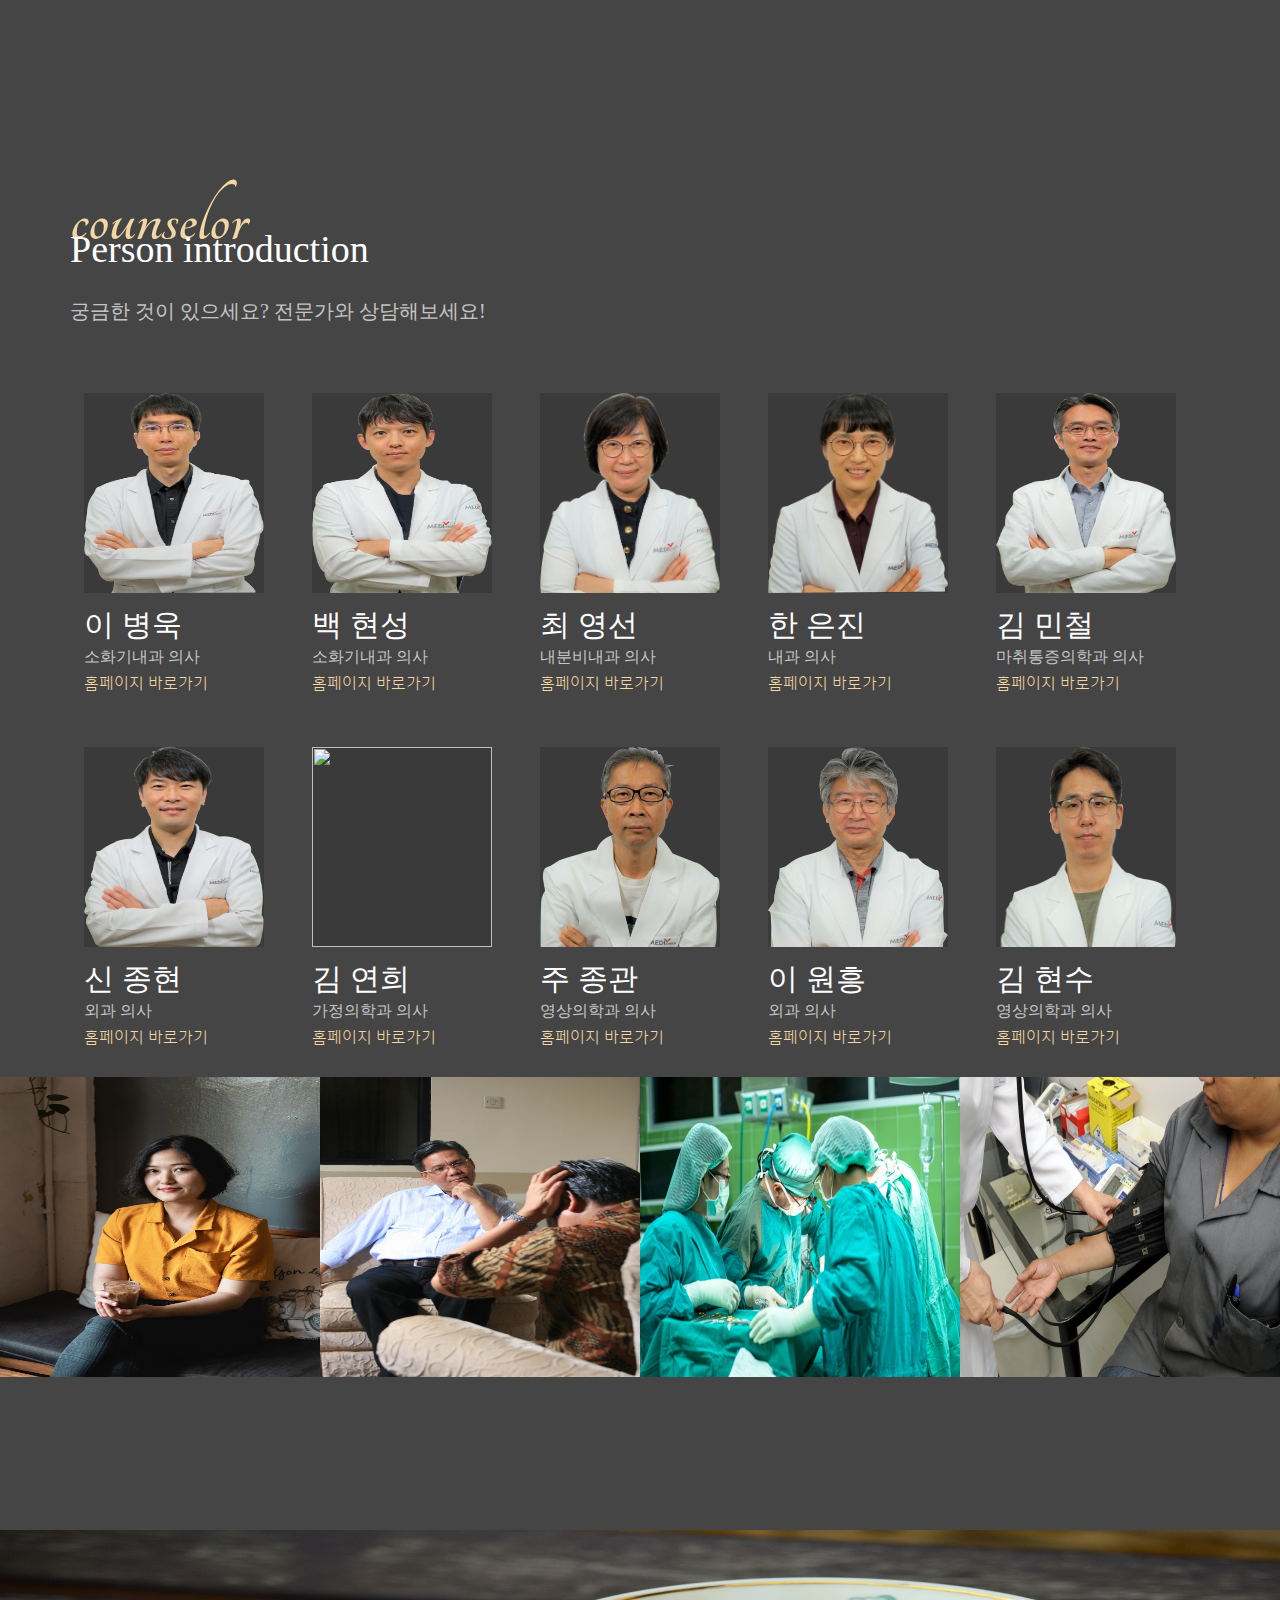
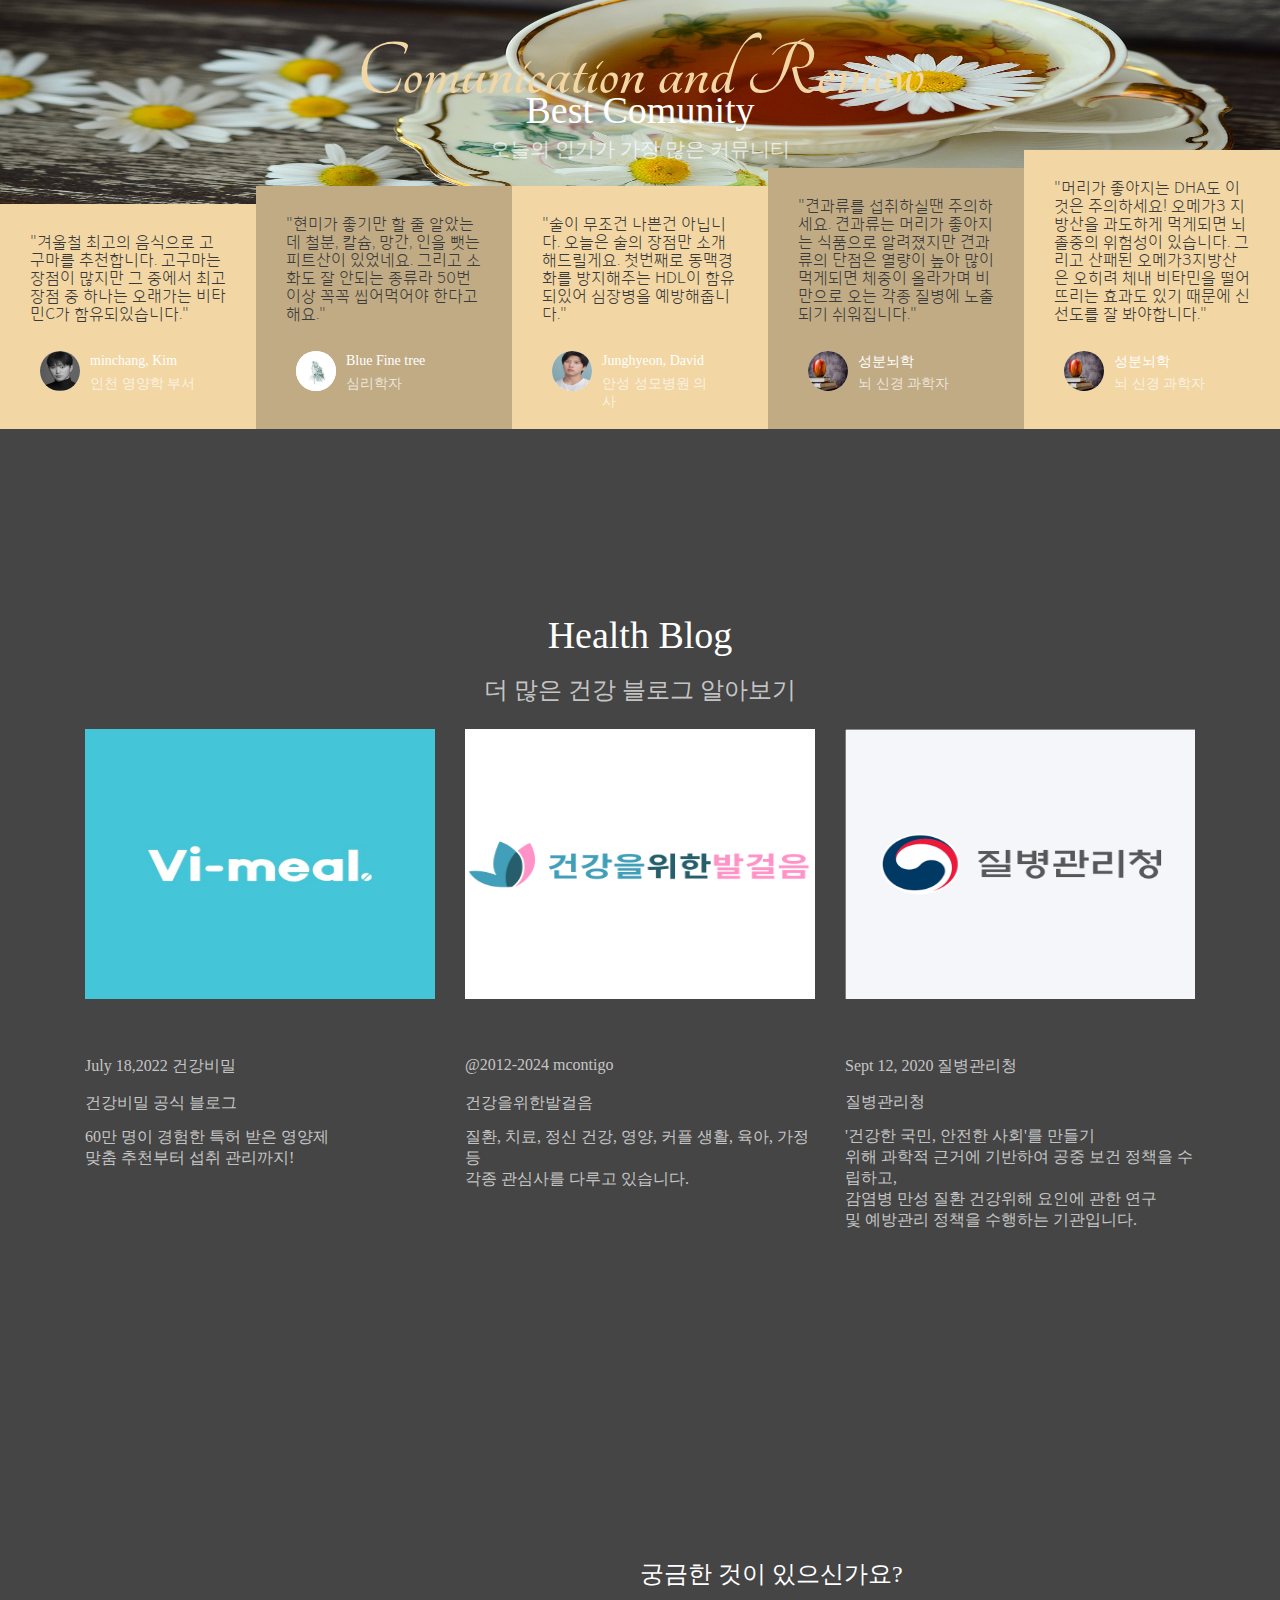
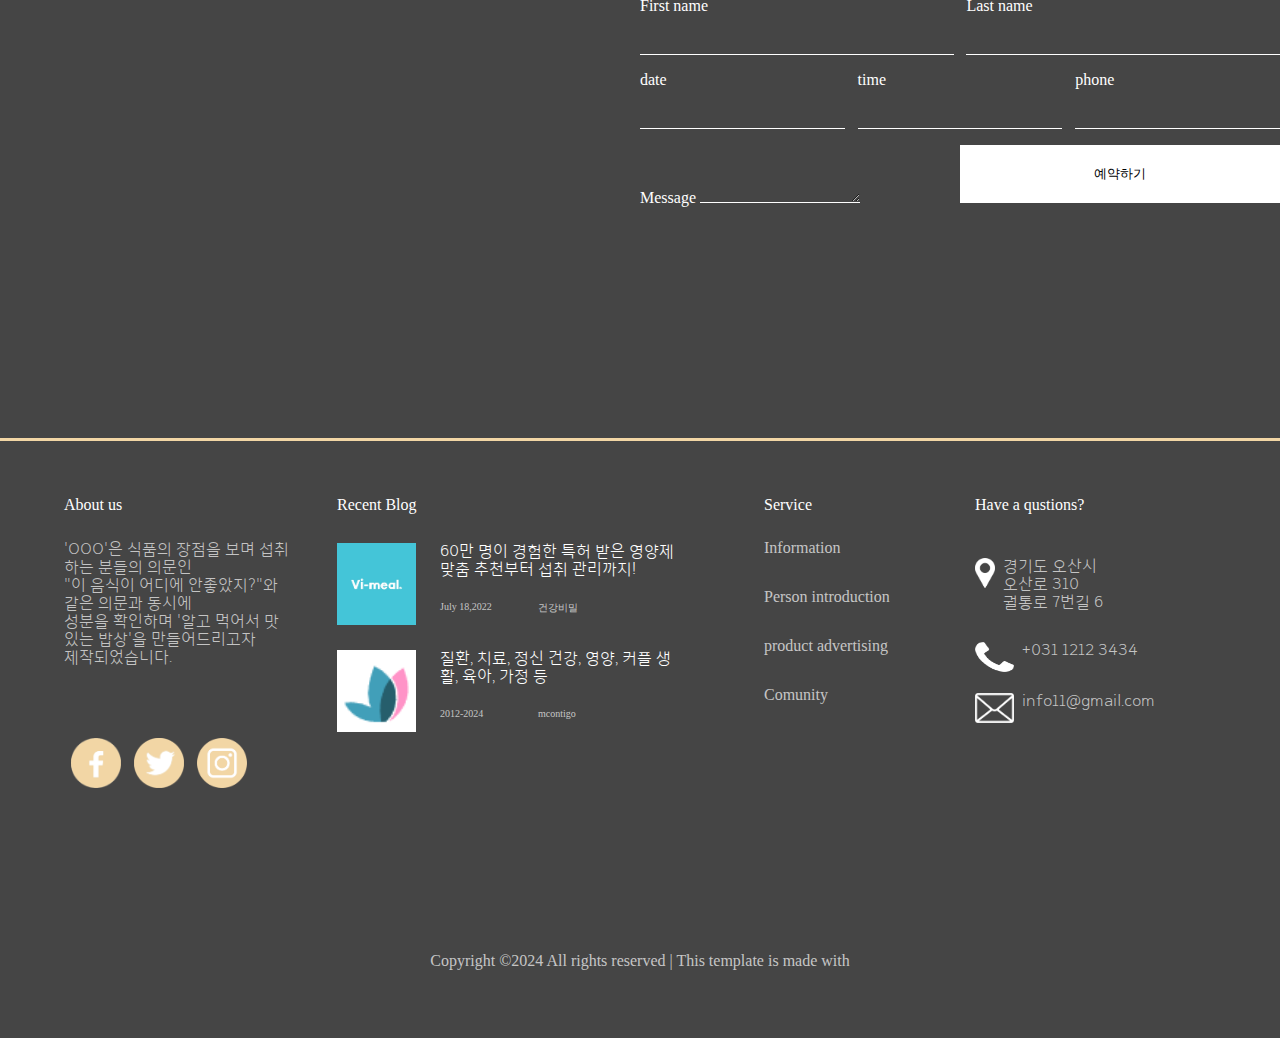
==== commit 3d3ffe55: "2024-02-20_01" ====
--- a/index.html
+++ b/index.html
@@ -4,7 +4,7 @@
 <head>
     <meta charset="UTF-8">
     <meta name="viewport" content="width=device-width, initial-scale=1.0">
-    <title>모든 건강의 이야기,</title>
+    <title>모든 건강의 이야기, Healthfo  </title>
 
     <link rel="stylesheet" href="css/reset.css">
     <link rel="stylesheet" href="css/common.css">
@@ -33,7 +33,7 @@
                     <li>Home</li>
                     <li>About us</li>
                     <li>Service</li>
-                    <li>Info</li>
+                    <li><a href="info.html">Info</a></li>
                     <li>Comunity</li>
                     <li>Contact</li>
                     <li>
@@ -214,7 +214,7 @@
                     좋은 성분부터 부작용 효과까지<br>
                     모두 알려드립니다.
                 </div>
-                <div class="section3_text_page_button"> <button>성분 보러가기</button></div>
+                <div class="section3_text_page_button"> <button >성분 보러가기</button></div>
             </div>
 
             <div class="section3_capture_page">
--- a/css/common.css
+++ b/css/common.css
@@ -31,6 +31,10 @@
     font-family: 'Sejong hospital Light';
 }
 
+.menu a{
+color: white;
+text-decoration-line: none;
+}
 
 @media screen and (max-width:699px) {
 
@@ -411,7 +415,7 @@
 
 
 
-@media screen and (min-width:700px) and (max-width:1023px) {
+@media screen and (min-width:700px) and (max-width:1156px) {
 
 
         /* 네비게이션 */
@@ -800,7 +804,7 @@
 
 
 
-@media screen and (min-width:1024px) {
+@media screen and (min-width:1157px) {
 
     /* 네비게이션 */
 
@@ -810,6 +814,7 @@
         border-bottom: 1px solid white;
         position: absolute;
         z-index: 10;
+        
     }
 
     .container {
@@ -893,7 +898,7 @@
     }
 
     .footer_main {
-        width: 1140px;
+        width: 100%;
         height: 487px;
         display: flex;
         flex-direction: column;
@@ -901,13 +906,14 @@
     }
 
     .footer_page {
-        width: 1140px;
+        width: 100%;
         height: 394px;
         display: flex;
+        justify-content:center;
     }
 
     .footer_page_about_us {
-        width: 285px;
+        width: 20%;
         height: 394px;
         display: flex;
         flex-direction: column;
@@ -957,7 +963,7 @@
     }
 
     .footer_page_resent_blog {
-        width: 380px;
+        width: 30%;
         height: 394px;
         display: flex;
         justify-content: center;
@@ -1034,7 +1040,7 @@
     }
 
     .footer_page_service {
-        width: 190px;
+        width: 20%;
         height: 394px;
         display: flex;
         justify-content: center;
@@ -1060,7 +1066,7 @@
     }
 
     .footer_page_have_a_questions {
-        width: 285px;
+        width: 20%;
         height: 394px;
     }
 
@@ -1144,7 +1150,7 @@
     }
 
     .footer_col {
-        width: 1140px;
+        width: 100%;
         height: 45px;
         display: flex;
         align-items: center;
--- a/css/main.css
+++ b/css/main.css
@@ -55,6 +55,10 @@
         border-radius: 50%;
         left: 10%;
         top: 10%;
+    }
+
+    .slider_pagenation_button:first-of-type span{
+        background-color: #f2D6A4;
     }
 
     .slider_title_main {
@@ -1274,7 +1278,7 @@
 
 }
 
-@media screen and (min-width:700px) and (max-width:1023px) {
+@media screen and (min-width:700px) and (max-width:1156px) {
 
     #slider {
         width: 100%;
@@ -1299,7 +1303,7 @@
     .slider_title {
         width: 100%;
         height: auto;
-        margin: 110px;
+        margin-top : 110px;
         display: flex;
         flex-direction: column;
         align-items: center;
@@ -1336,6 +1340,10 @@
         top: 10%;
     }
 
+    .slider_pagenation_button:first-of-type span{
+        background-color: #f2D6A4;
+    }
+
     .slider_title_main {
         width: 80%;
         height: auto;
@@ -1354,8 +1362,8 @@
     }
 
     .slider_title_headline {
-        width: 728px;
-        height: 120px;
+        width: 100%;
+        height: auto;
         margin-top: 16px;
         font-size: 64px;
         text-align: center;
@@ -1366,8 +1374,8 @@
     }
 
     .slider_title_text {
-        width: 728px;
-        height: 53px;
+        width: 100%;
+        height: auto;
         margin-top: 38px;
         font-size: 18px;
         text-align: center;
@@ -1651,6 +1659,7 @@
         height: 671px;
         background-position: center;
         background-size: cover;
+        position:absolute;
     }
 
     .section1_image_page img {
@@ -1668,10 +1677,9 @@
     }
 
     .section1_text_page_title {
-        width: 759px;
+        width: 100%;
         height: 367px;
         background-color: #454545;
-        margin-left: -177px;
         display: flex;
         align-content: center;
         justify-content: center;
@@ -1690,7 +1698,7 @@
     }
 
     .section1_text_page_title_title_title {
-        width: 679px;
+        width: 650px;
         height: 50px;
         font-family: 'Tangerine';
         font-size: 60px;
@@ -1699,7 +1707,7 @@
     }
 
     .section1_text_page_title_title_headline {
-        width: 679px;
+        width: 650px;
         height: 56px;
         margin-top: -6px;
     }
@@ -2580,7 +2588,7 @@
 
 }
 
-@media screen and (min-width:1024px) {
+@media screen and (min-width:1157px) {
 
     /* 슬라이더 */
 
@@ -2643,6 +2651,9 @@
         top: 10%;
     }
 
+    .slider_pagenation_button:first-of-type span{
+        background-color: #f2D6A4;
+    }
 
     .slider_title_main {
         width: 728px;
@@ -2737,7 +2748,7 @@
     }
 
     .slider_sub {
-        width: 913px;
+        width: 60%;
         height: 100%;
         margin-left: 40px;
         display: flex;
@@ -2748,7 +2759,7 @@
     }
 
     .slider_sub_layer {
-        width: 304px;
+        width: 33.33%;
         height: 100%;
         display: flex;
         align-items: center;
@@ -2758,7 +2769,7 @@
     }
 
     .slide_sub_location {
-        width: 264px;
+        width: 95%;
         height: 80px;
         display: flex;
         justify-content: space-between;
@@ -2779,14 +2790,14 @@
 
 
     .slide_sub_title {
-        width: 250px;
-        height: 22px;
+        width: 100%;
+        height: auto;
         color: white;
         font-size: 18px;
     }
 
     .slide_sub_text {
-        width: 250px;
+        width: 100%;
         height: 54px;
         color: #ffffffb3;
         font-size: 14px;
@@ -2794,27 +2805,28 @@
     }
 
     .slider_reservation {
-        width: 666px;
+        width: 35%;
         height: 296px;
         background-color: #F2D6A5;
         display: flex;
         justify-content: center;
-        align-content: center;
         align-items: center;
     }
 
     .slider_reservation_layout {
-        width: 618px;
-        height: 239px;
+        width: 90%;
+        height: 90%;
+        display:flex;
+        flex-direction:column;
     }
 
     .slider_reservation_layout_title {
-        width: 618px;
+        width: 100%;
         height: 22px;
     }
 
     .slider_reservation_layout_location1 {
-        width: 618px;
+        width: 100%;
         height: 74px;
         background-color: #F2D6A5;
         display: flex;
@@ -2823,7 +2835,7 @@
     }
 
     .slider_reservation_layout_location1_item {
-        width: 297px;
+        width: 50%;
         height: 58px;
         display: flex;
         flex-direction: column;
@@ -2839,7 +2851,7 @@
     }
 
     .slider_reservation_layout_location2 {
-        width: 618px;
+        width: 100%;
         height: 74px;
         display: flex;
         flex-direction: row;
@@ -2865,7 +2877,7 @@
 
 
     .slider_reservation_layout_location3 {
-        width: 618px;
+        width: 100%;
         height: 69px;
         background-color: #F2D6A5;
         display: flex;
@@ -3537,30 +3549,9 @@
         background-color: #c1ab84
     }
 
-    .section6_community_list:nth-child(1) {
-        height:40%;
-    }
-
-
-    .section6_community_list:nth-child(2) {
-        height:70%;
-    }
-
-    .section6_community_list:nth-child(3) {
-        height:60%;
-    }
-
-    .section6_community_list:nth-child(4) {
-        height:90%;
-    }
-
-    .section6_community_list:nth-child(5) {
-        height:80%;
-    }
 
     .section6_community_list_user {
         width: 384px;
-        height: 215px;
         display: flex;
         justify-content: space-between;
         align-content: center;
@@ -3569,7 +3560,6 @@
     }
 
     .section6_community_list_user_text {
-        height: 100px;
         color: #3a3a3a;
         font-family: 'Sejong hospital Light';
         font-size: 16px;
@@ -3607,10 +3597,10 @@
     }
 
     .section6_community_list_user_sub_text_name {
-        width: 160px;
         height: 22px;
-        font-size: 16px;
-        color: white;
+        font-size: 14px;
+        color: white;
+        white-space:nowrap;
     }
 
     .section6_community_list_user_sub_text_name_sub {
@@ -3756,19 +3746,19 @@
     }
 
     .section8_title_list {
-        width: 658px;
+        width: 100%;
         height: 256px;
     }
 
     .section8_title_list_title {
-        width: 658px;
+        width: 100%;
         height: 39px;
         color: white;
         font-size: 24px;
     }
 
     .section8_title_list_first_name {
-        width: 658px;
+        width: 100%;
         height: 74px;
         display: flex;
         flex-direction: row;
@@ -3776,9 +3766,10 @@
     }
 
     .section8_title_list_first_name_list {
-        width: 302px;
+        width: 49%;
         height: 58px;
         color: white;
+
     }
 
     .section8_title_list_first_name_list input {
@@ -3791,7 +3782,7 @@
     }
 
     .section8_title_list_date {
-        width: 658px;
+        width: 100%;
         height: 74px;
         display: flex;
         flex-direction: row;
@@ -3800,7 +3791,7 @@
     }
 
     .section8_title_list_date_list {
-        width: 193px;
+        width: 32%;
         height: 58px;
     }
 
@@ -3814,7 +3805,7 @@
     }
 
     .section8_title_list_massage {
-        width: 658px;
+        width: 100%;
         height: 74px;
         display: flex;
         justify-content: space-between;
@@ -3823,12 +3814,12 @@
     }
 
     .section8_title_list_massage_list {
-        width: 302px;
+        width: 50%;
         height: 58px;
     }
 
     .section8_title_list_massage_list textarea {
-        width: 302px;
+        width: 50%;
         height: 58px;
         border: none;
         border-bottom: 1px solid white;
@@ -3836,14 +3827,14 @@
     }
 
     .section8_title_list_massage_button {
-        width: 302px;
+        width: 50%;
         height: 58px;
         display: flex;
         flex-direction: column;
     }
 
     .section8_title_list_massage_button input {
-        width: 302px;
+        width: 100%;
         height: 58px;
         border: none;
         background-color: white;
